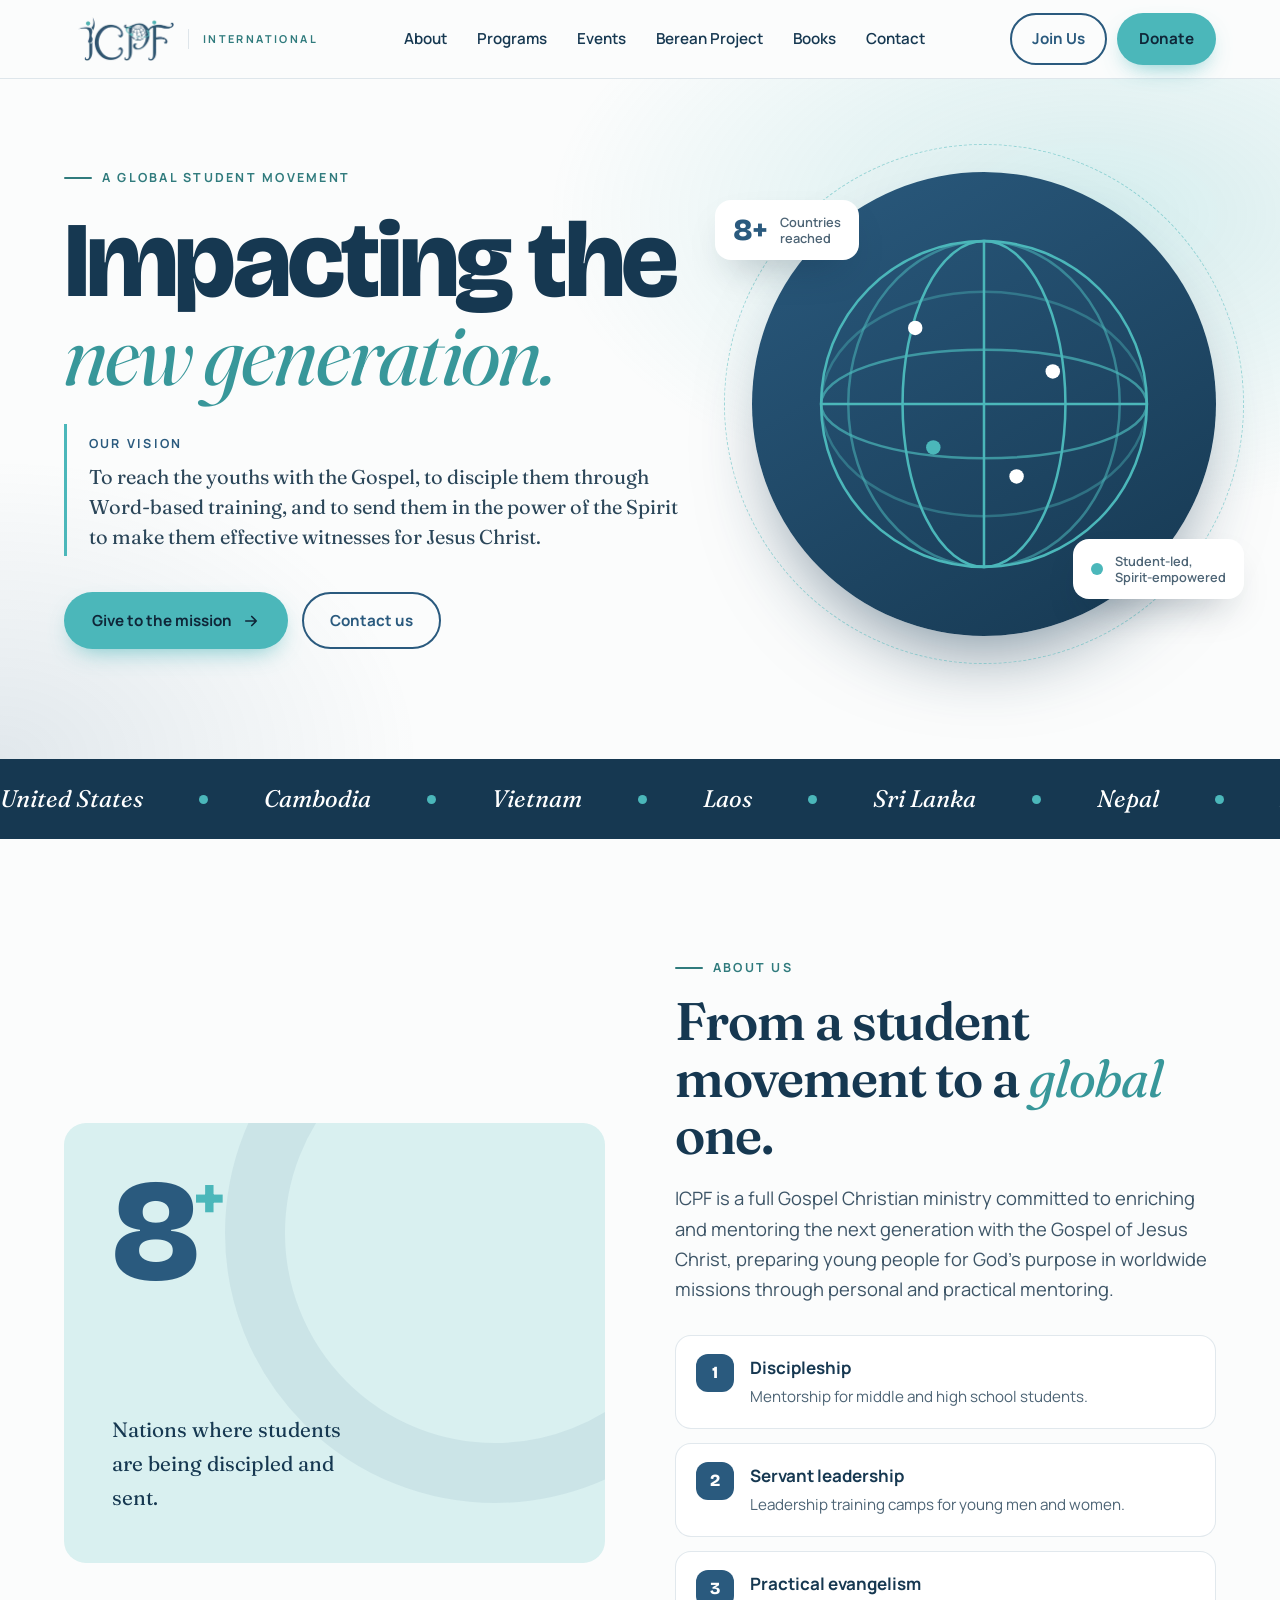
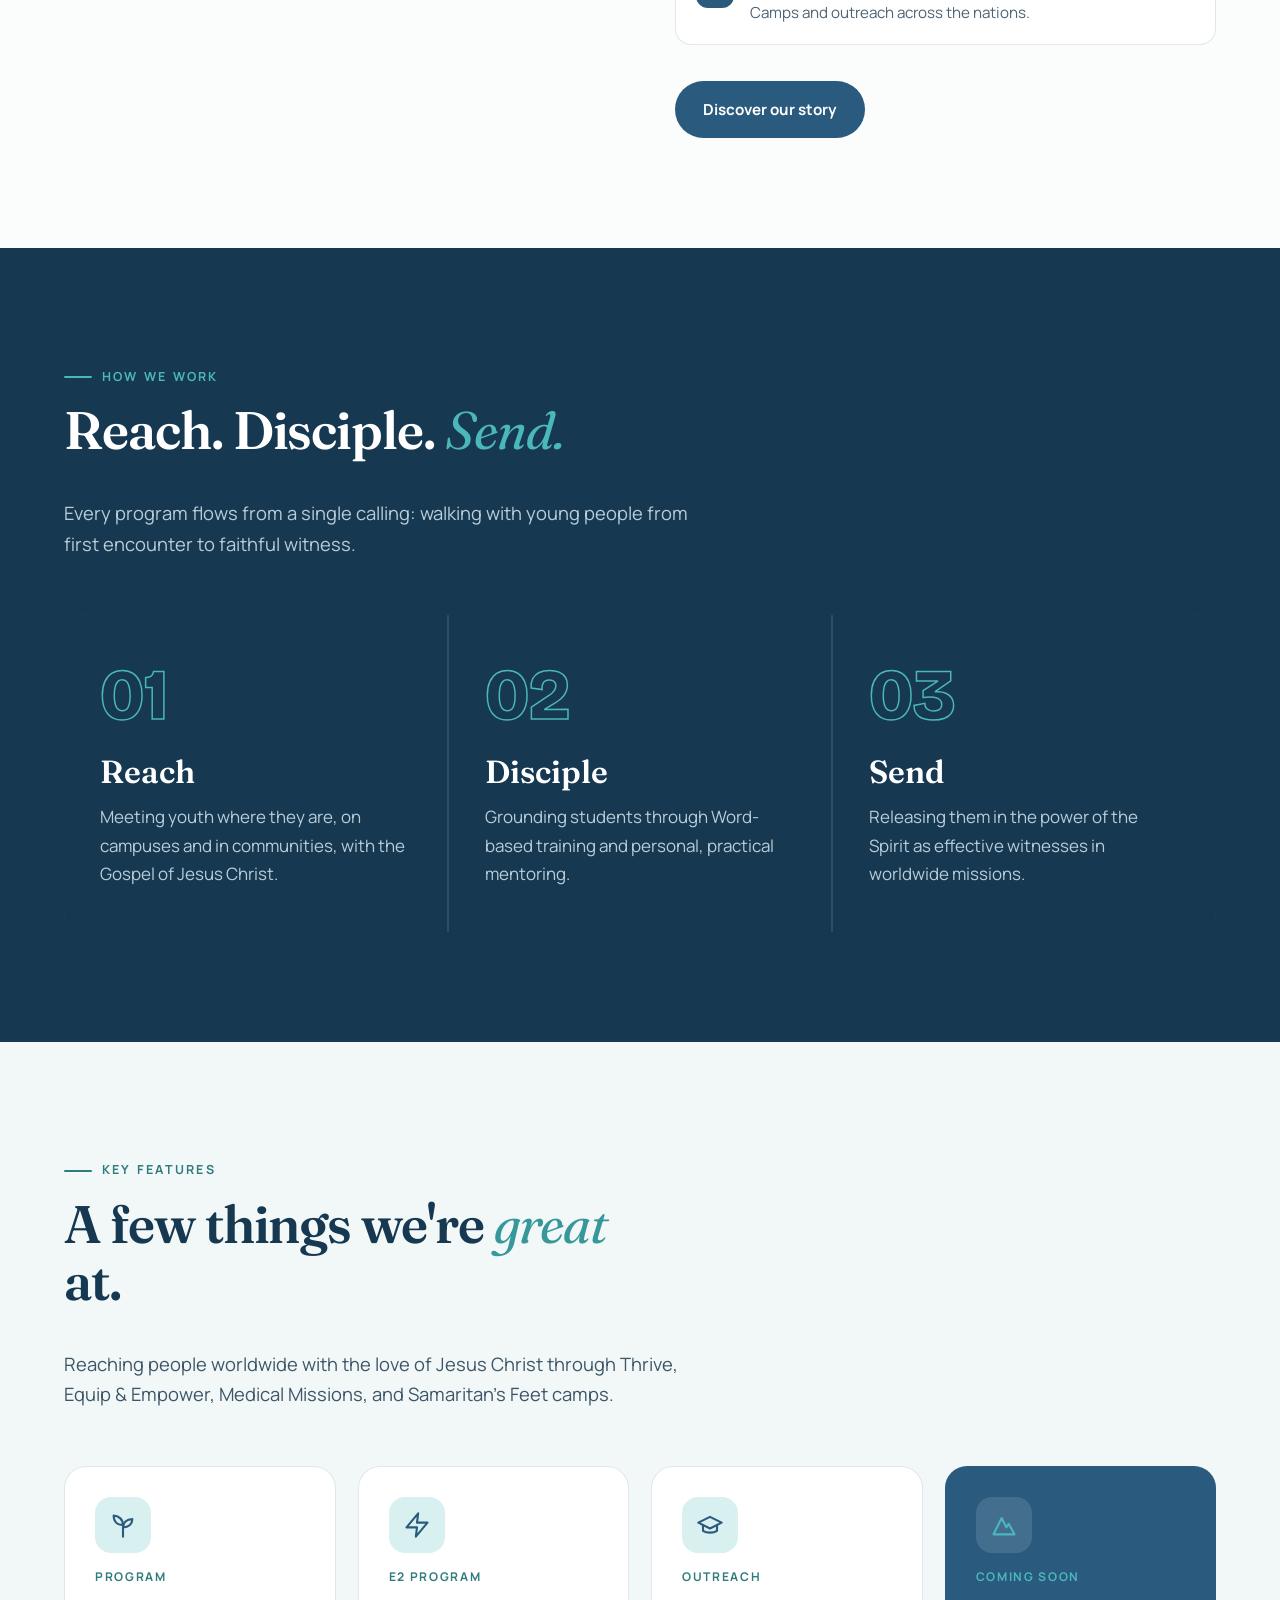
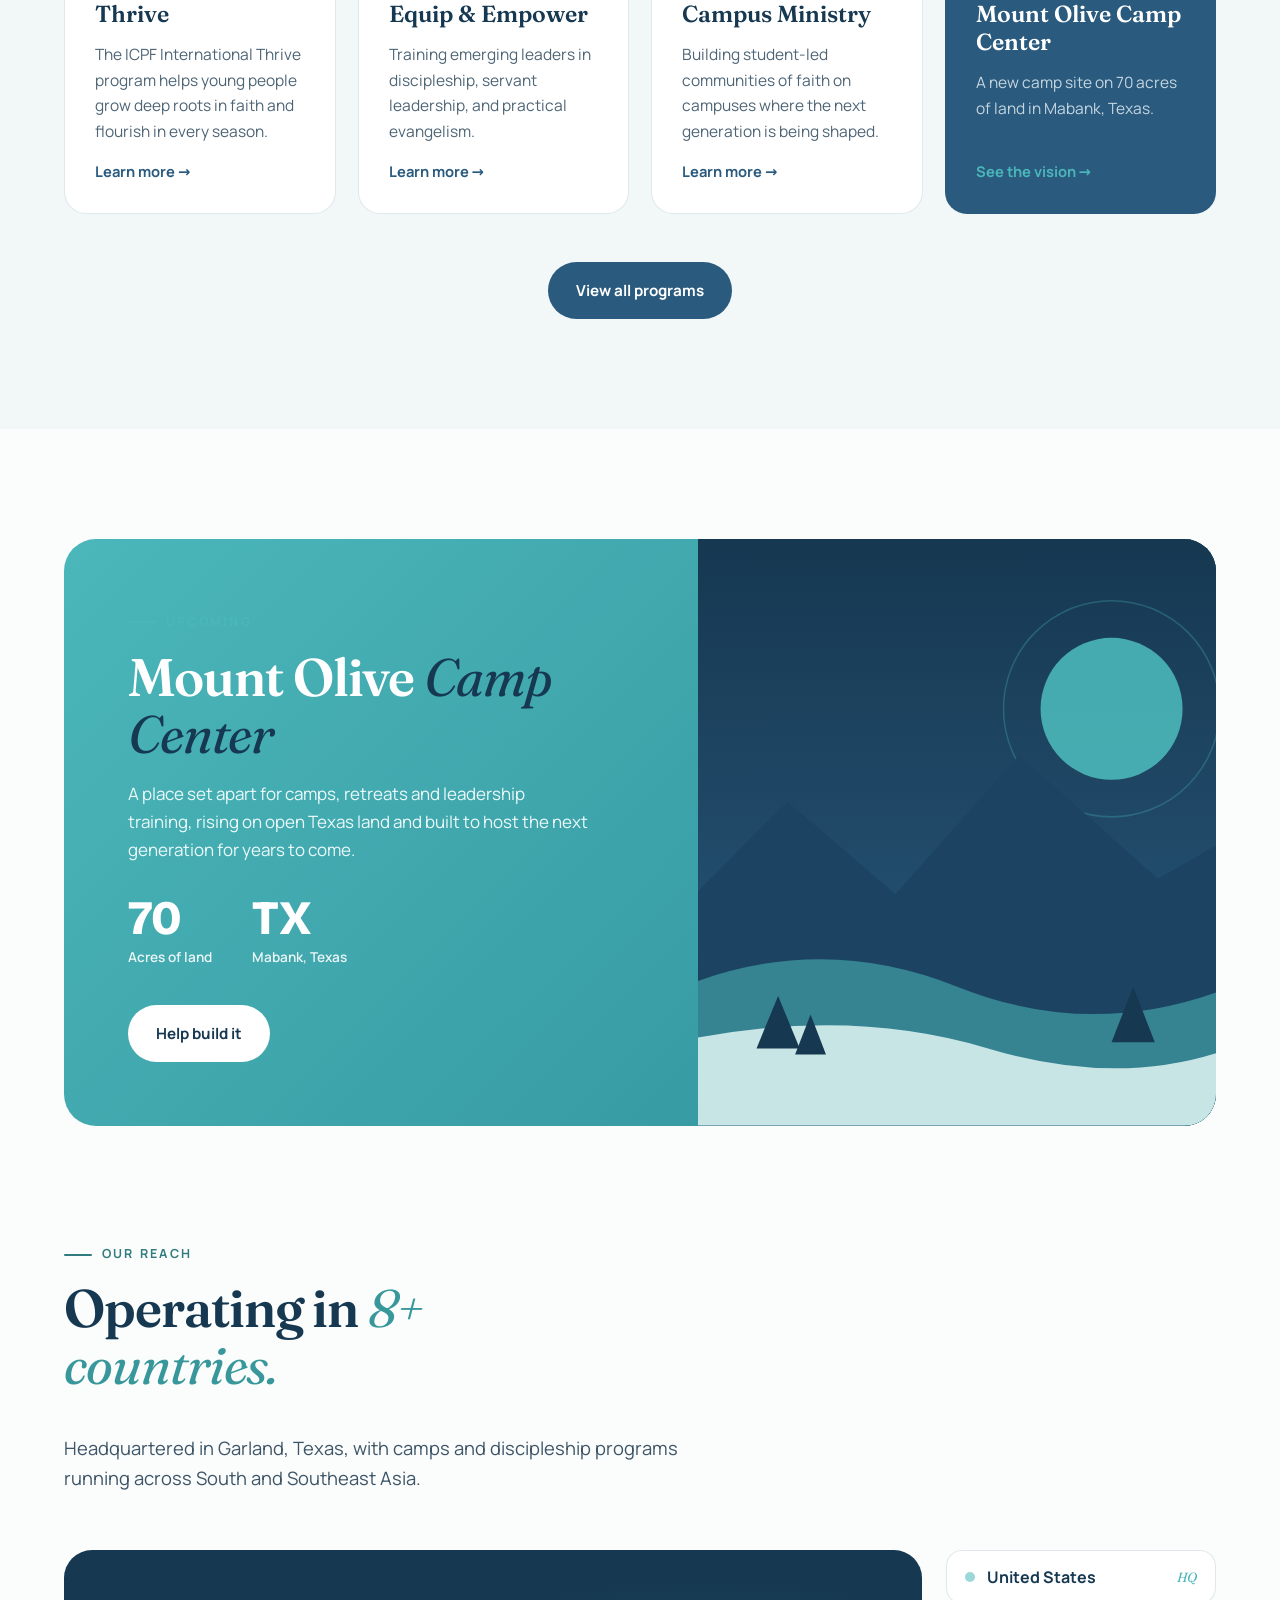
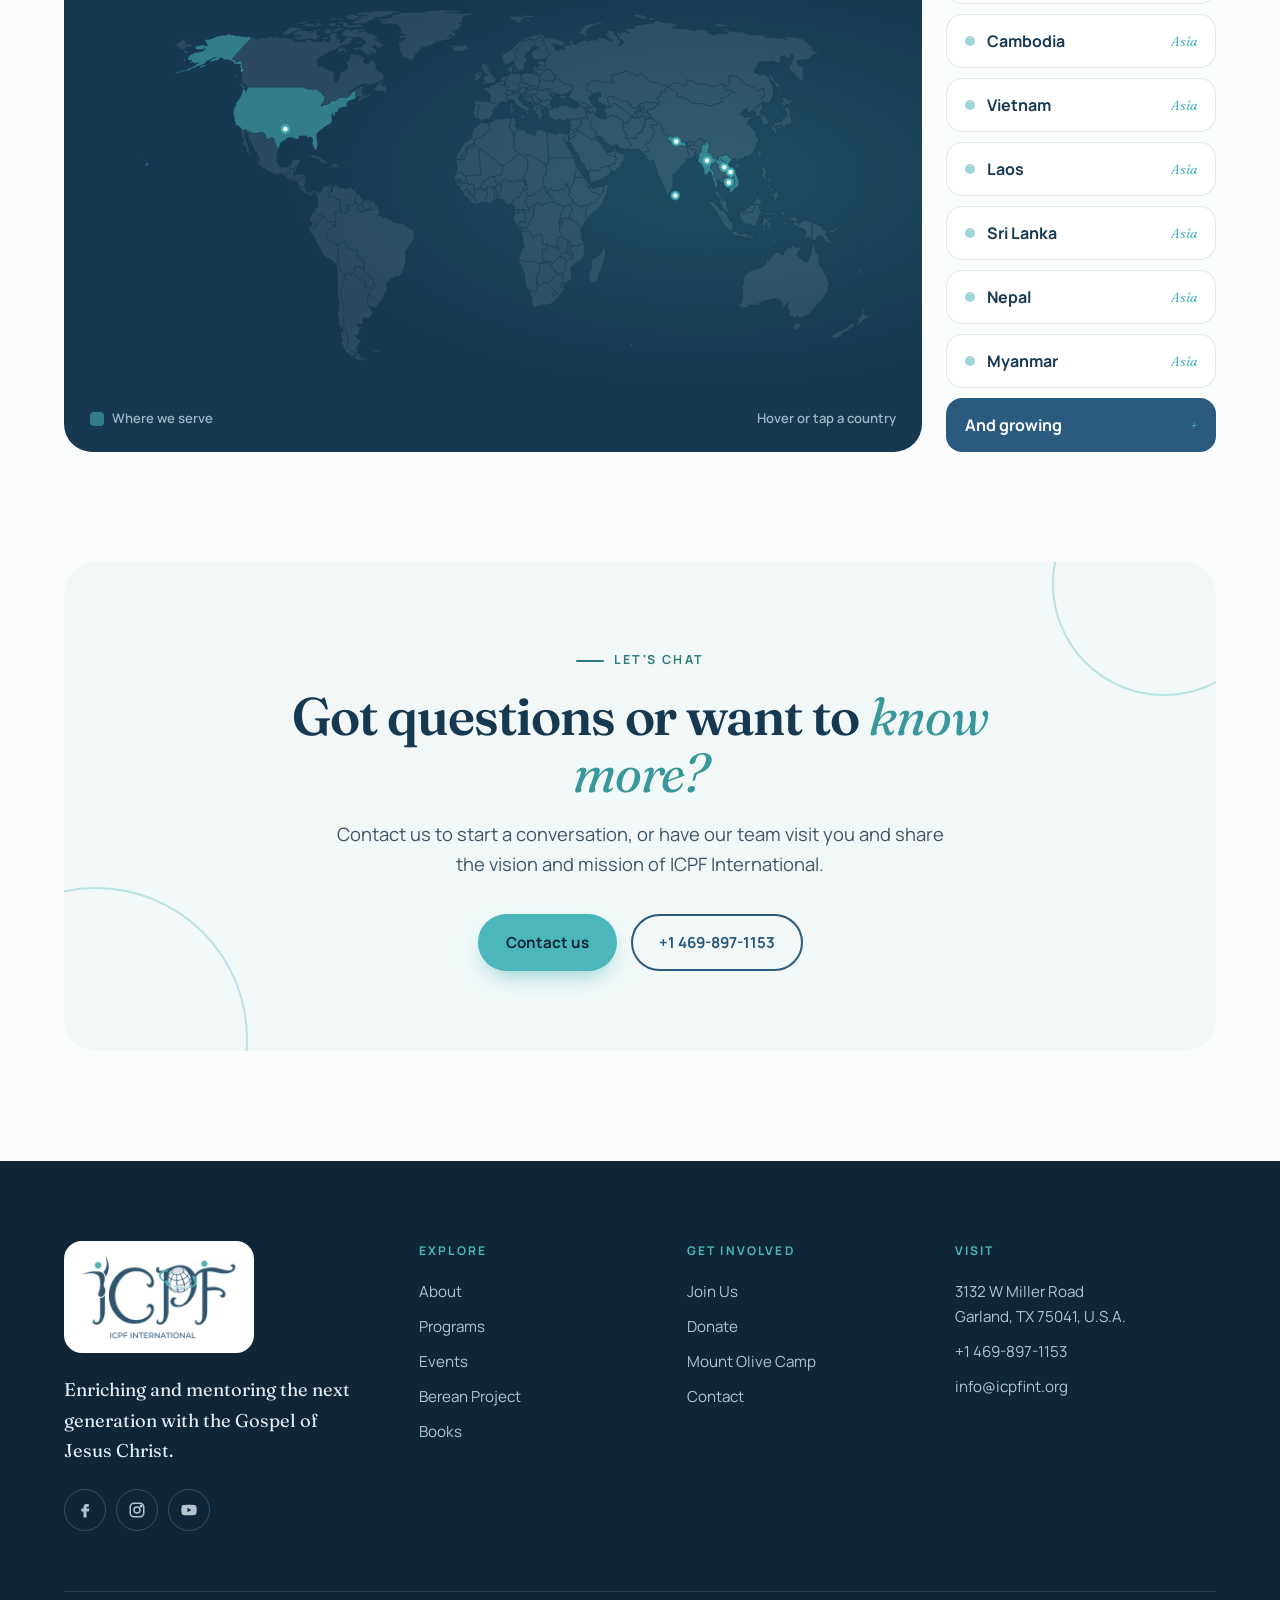
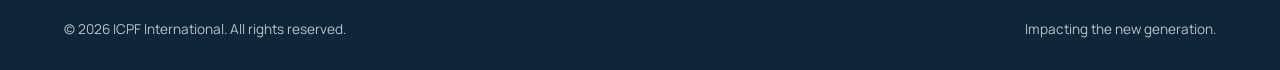
==== index.html @ 48342e15 "New Site" ====
<!DOCTYPE html>
<html lang="en">
<head>
<meta charset="UTF-8">
<meta name="viewport" content="width=device-width, initial-scale=1">
<title>ICPF International | Impacting the New Generation</title>
<meta name="description" content="ICPF International reaches youth with the Gospel, disciples them through Word-based training, and sends them as witnesses for Jesus Christ in 8+ countries.">
<link rel="canonical" href="https://icpfint.org/">
<meta property="og:type" content="website">
<meta property="og:site_name" content="ICPF International">
<meta property="og:locale" content="en_US">
<meta property="og:url" content="https://icpfint.org/">
<meta property="og:title" content="ICPF International | Impacting the New Generation">
<meta property="og:description" content="ICPF International reaches youth with the Gospel, disciples them through Word-based training, and sends them as witnesses for Jesus Christ in 8+ countries.">
<meta property="og:image" content="https://icpfint.org/assets/images/share/index.jpg">
<meta property="og:image:secure_url" content="https://icpfint.org/assets/images/share/index.jpg">
<meta property="og:image:type" content="image/jpeg">
<meta property="og:image:width" content="1200">
<meta property="og:image:height" content="630">
<meta property="og:image:alt" content="ICPF International | Impacting the New Generation">
<meta name="twitter:card" content="summary_large_image">
<meta name="twitter:title" content="ICPF International | Impacting the New Generation">
<meta name="twitter:description" content="ICPF International reaches youth with the Gospel, disciples them through Word-based training, and sends them as witnesses for Jesus Christ in 8+ countries.">
<meta name="twitter:image" content="https://icpfint.org/assets/images/share/index.jpg">
<meta name="twitter:image:alt" content="ICPF International | Impacting the New Generation">
<meta name="theme-color" content="#163851">
<link rel="icon" type="image/png" href="assets/images/favicon-192.png">
<link rel="apple-touch-icon" href="assets/images/favicon-192.png">
<script>document.documentElement.classList.add('js')</script>
<link rel="preload" href="assets/fonts/manrope-variable.woff2" as="font" type="font/woff2" crossorigin>
<link rel="preload" href="assets/fonts/fraunces-variable.woff2" as="font" type="font/woff2" crossorigin>
<link rel="preload" href="assets/fonts/bricolage-grotesque-variable.woff2" as="font" type="font/woff2" crossorigin>
<link rel="stylesheet" href="assets/css/styles.css">
</head>
<body>
<header>
  <div class="wrap nav">
    <a href="./" class="brand" aria-label="ICPF International home">
      <picture><source srcset="assets/images/logo-mark.webp" type="image/webp"><img src="assets/images/logo-mark.png" alt="ICPF" width="97" height="44"></picture>
      <span class="brand-sub">INTERNATIONAL</span>
    </a>
    <ul class="menu"><li><a href="about">About</a></li><li><a href="programs">Programs</a></li><li><a href="events">Events</a></li><li><a href="berean-project">Berean Project</a></li><li><a href="books">Books</a></li><li><a href="contact">Contact</a></li></ul>
    <div class="nav-cta">
      <a href="join-us" class="btn btn-ghost" style="color:var(--navy)">Join Us</a>
      <a href="donate" class="btn btn-primary">Donate</a>
      <button class="burger" aria-label="Open menu" aria-expanded="false" id="burger">
        <svg viewBox="0 0 24 24" fill="none" stroke="currentColor" stroke-width="2" stroke-linecap="round"><path d="M4 7h16M4 12h16M4 17h10"/></svg>
      </button>
    </div>
  </div>
  <nav class="mobile" id="mobile"><ul><li><a href="about">About</a></li><li><a href="programs">Programs</a></li><li><a href="events">Events</a></li><li><a href="berean-project">Berean Project</a></li><li><a href="books">Books</a></li><li><a href="contact">Contact</a></li><li><a href="join-us">Join Us</a></li><li><a href="donate">Donate</a></li></ul></nav>
</header>
<main id="top">

  <!-- HERO -->
  <section class="hero">
    <div class="wrap hero-grid">
      <div class="reveal">
        <span class="eyebrow">A global student movement</span>
        <h1>Impacting the <em>new generation.</em></h1>
        <div class="vision">
          <b>Our Vision</b>
          <p>To reach the youths with the Gospel, to disciple them through Word-based training, and to send them in the power of the Spirit to make them effective witnesses for Jesus Christ.</p>
        </div>
        <div class="hero-actions">
          <a href="donate" class="btn btn-primary">Give to the mission
            <svg viewBox="0 0 24 24" fill="none" stroke="currentColor" stroke-width="2.2" stroke-linecap="round" stroke-linejoin="round"><path d="M5 12h14M13 6l6 6-6 6"/></svg></a>
          <a href="contact" class="btn btn-ghost" style="color:var(--navy)">Contact us</a>
        </div>
      </div>
      <div class="reveal" style="position:relative">
        <div class="globe-card">
          <div class="orbit"></div>
          <svg class="globe" viewBox="0 0 200 200" fill="none" stroke="#4BB7BA" stroke-width="1.4">
            <circle cx="100" cy="100" r="90"/>
            <ellipse cx="100" cy="100" rx="45" ry="90"/>
            <ellipse cx="100" cy="100" rx="75" ry="90" opacity=".55"/>
            <line x1="100" y1="10" x2="100" y2="190"/>
            <ellipse cx="100" cy="100" rx="90" ry="30" opacity=".7"/>
            <ellipse cx="100" cy="100" rx="90" ry="62" opacity=".4"/>
            <line x1="10" y1="100" x2="190" y2="100"/>
            <circle cx="62" cy="58" r="4" fill="#fff" stroke="none"/>
            <circle cx="138" cy="82" r="4" fill="#fff" stroke="none"/>
            <circle cx="118" cy="140" r="4" fill="#fff" stroke="none"/>
            <circle cx="72" cy="124" r="4" fill="#4BB7BA" stroke="none"/>
          </svg>
        </div>
        <div class="chip c1"><span class="num">8+</span><span class="lbl">Countries<br>reached</span></div>
        <div class="chip c2"><span class="dot"></span><span class="lbl">Student-led,<br>Spirit-empowered</span></div>
      </div>
    </div>
  </section>

  <!-- MARQUEE -->
  <div class="marquee" aria-hidden="true">
    <div class="track">
      <span>United States</span><span>Cambodia</span><span>Vietnam</span><span>Laos</span><span>Sri Lanka</span><span>Nepal</span><span>Myanmar</span>
      <span>United States</span><span>Cambodia</span><span>Vietnam</span><span>Laos</span><span>Sri Lanka</span><span>Nepal</span><span>Myanmar</span>
    </div>
  </div>

  <!-- ABOUT -->
  <section id="about">
    <div class="wrap about-grid">
      <div class="about-visual reveal">
        <div class="big">8<sup>+</sup></div>
        <p>Nations where students are being discipled and sent.</p>
      </div>
      <div class="reveal">
        <span class="eyebrow">About us</span>
        <h2 style="margin:14px 0 20px">From a student movement to a <em>global</em> one.</h2>
        <p class="lead">ICPF is a full Gospel Christian ministry committed to enriching and mentoring the next generation with the Gospel of Jesus Christ, preparing young people for God's purpose in worldwide missions through personal and practical mentoring.</p>
        <div class="pillars">
          <div class="pillar"><i>1</i><div><b>Discipleship</b><span>Mentorship for middle and high school students.</span></div></div>
          <div class="pillar"><i>2</i><div><b>Servant leadership</b><span>Leadership training camps for young men and women.</span></div></div>
          <div class="pillar"><i>3</i><div><b>Practical evangelism</b><span>Camps and outreach across the nations.</span></div></div>
        </div>
        <a href="about" class="btn btn-dark">Discover our story</a>
      </div>
    </div>
  </section>

  <!-- PATH -->
  <section class="path">
    <div class="wrap">
      <div class="head reveal">
        <div>
          <span class="eyebrow">How we work</span>
          <h2>Reach. Disciple. <em>Send.</em></h2>
        </div>
        <p class="lead">Every program flows from a single calling: walking with young people from first encounter to faithful witness.</p>
      </div>
      <div class="steps reveal">
        <div class="step"><div class="n">01</div><h3>Reach</h3><p>Meeting youth where they are, on campuses and in communities, with the Gospel of Jesus Christ.</p></div>
        <div class="step"><div class="n">02</div><h3>Disciple</h3><p>Grounding students through Word-based training and personal, practical mentoring.</p></div>
        <div class="step"><div class="n">03</div><h3>Send</h3><p>Releasing them in the power of the Spirit as effective witnesses in worldwide missions.</p></div>
      </div>
    </div>
  </section>

  <!-- PROGRAMS -->
  <section class="programs" id="programs">
    <div class="wrap">
      <div class="head reveal">
        <div>
          <span class="eyebrow">Key features</span>
          <h2>A few things we're <em>great</em> at.</h2>
        </div>
        <p class="lead">Reaching people worldwide with the love of Jesus Christ through Thrive, Equip &amp; Empower, Medical Missions, and Samaritan's Feet camps.</p>
      </div>
      <div class="cards">
        <article class="card reveal">
          <div class="icon"><svg viewBox="0 0 24 24" fill="none" stroke="currentColor" stroke-width="1.8" stroke-linecap="round" stroke-linejoin="round"><path d="M12 22V12"/><path d="M12 12C12 7 8 4 4 4c0 5 3 8 8 8z"/><path d="M12 14c0-4 3-7 8-7 0 4-3 7-8 7z"/></svg></div>
          <span class="tag">Program</span>
          <h3>Thrive</h3>
          <p>The ICPF International Thrive program helps young people grow deep roots in faith and flourish in every season.</p>
          <a href="programs#thrive" class="more">Learn more &rarr;</a>
        </article>
        <article class="card reveal">
          <div class="icon"><svg viewBox="0 0 24 24" fill="none" stroke="currentColor" stroke-width="1.8" stroke-linecap="round" stroke-linejoin="round"><path d="M13 2 3 14h9l-1 8 10-12h-9l1-8z"/></svg></div>
          <span class="tag">E2 Program</span>
          <h3>Equip &amp; Empower</h3>
          <p>Training emerging leaders in discipleship, servant leadership, and practical evangelism.</p>
          <a href="programs#equip-empower" class="more">Learn more &rarr;</a>
        </article>
        <article class="card reveal">
          <div class="icon"><svg viewBox="0 0 24 24" fill="none" stroke="currentColor" stroke-width="1.8" stroke-linecap="round" stroke-linejoin="round"><path d="M22 10 12 5 2 10l10 5 10-5z"/><path d="M6 12v5c3 2 9 2 12 0v-5"/></svg></div>
          <span class="tag">Outreach</span>
          <h3>Campus Ministry</h3>
          <p>Building student-led communities of faith on campuses where the next generation is being shaped.</p>
          <a href="programs#campus-ministry" class="more">Learn more &rarr;</a>
        </article>
        <article class="card feature reveal">
          <div class="icon"><svg viewBox="0 0 24 24" fill="none" stroke="currentColor" stroke-width="1.8" stroke-linecap="round" stroke-linejoin="round"><path d="m3 20 7-14 4 8 2-3 5 9H3z"/></svg></div>
          <span class="tag">Coming soon</span>
          <h3>Mount Olive Camp Center</h3>
          <p>A new camp site on 70 acres of land in Mabank, Texas.</p>
          <a href="programs#mount-olive" class="more">See the vision &rarr;</a>
        </article>
      </div>
      <div style="text-align:center;margin-top:48px" class="reveal"><a href="programs" class="btn btn-dark">View all programs</a></div>
    </div>
  </section>

  <!-- CAMP -->
  <section id="camp">
    <div class="wrap">
      <div class="camp-box reveal">
        <div class="camp-text">
          <span class="eyebrow">Upcoming</span>
          <h2>Mount Olive <em>Camp Center</em></h2>
          <p>A place set apart for camps, retreats and leadership training, rising on open Texas land and built to host the next generation for years to come.</p>
          <div class="camp-facts">
            <div><b>70</b><span>Acres of land</span></div>
            <div><b>TX</b><span>Mabank, Texas</span></div>
          </div>
          <a href="donate" class="btn" style="background:#fff;color:var(--navy-deep)">Help build it</a>
        </div>
        <div class="camp-art" aria-hidden="true">
          <svg viewBox="0 0 400 380" preserveAspectRatio="xMidYMid slice">
            <defs><linearGradient id="sky" x1="0" y1="0" x2="0" y2="1"><stop offset="0" stop-color="#163851"/><stop offset="1" stop-color="#2A5A7E"/></linearGradient></defs>
            <rect width="400" height="380" fill="url(#sky)"/>
            <circle cx="300" cy="110" r="46" fill="#4BB7BA" opacity=".9"/>
            <circle cx="300" cy="110" r="70" fill="none" stroke="#4BB7BA" opacity=".3"/>
            <path d="M0 260 L90 170 L160 230 L240 140 L330 220 L400 180 V380 H0z" fill="#1c4462"/>
            <path d="M0 300 Q100 250 200 290 T400 280 V380 H0z" fill="#4BB7BA" opacity=".55"/>
            <path d="M0 330 Q120 300 220 330 T400 320 V380 H0z" fill="#D9F0F0" opacity=".9"/>
            <g fill="#163851"><path d="M70 330 l14-34 14 34z"/><path d="M95 334 l10-26 10 26z"/><path d="M300 326 l14-36 14 36z"/></g>
          </svg>
        </div>
      </div>
    </div>
  </section>

  <!-- REACH -->
  <section style="padding-top:0">
    <div class="wrap">
      <div class="head reveal">
        <div>
          <span class="eyebrow">Our reach</span>
          <h2>Operating in <em>8+ countries.</em></h2>
        </div>
        <p class="lead">Headquartered in Garland, Texas, with camps and discipleship programs running across South and Southeast Asia.</p>
      </div>
      <div class="map-wrap reveal">
        <div class="map-card" id="map-card"><svg class="world" viewBox="0 0 1000 500" role="img" aria-label="World map highlighting the countries where ICPF International operates"><path class="c" d="M993.7,344.5L994.5,344L995.2,344.9L994.3,346.6L992.5,347.1L991,346.7L991.1,345.2L992.5,344.1ZM999.6,341.4L997.7,342.2L995.7,342.9L995.7,341.7L997.2,341L998.1,340.9L1000,339.8L1000,339.8L999.6,341.4ZM0,339.8L0,339.8L0,339.8L0.5,339.7L0.6,341.3L0.4,341.4L0.4,341.4L0,339.8Z"/><path class="c" d="M595.3,290.6L595.8,291L605.9,297.6L606.1,299.5L610.1,302.7L608.7,306.7L608.9,308.6L610.6,309.8L610.7,310.6L609.9,312.6L610,313.6L609.8,315.1L610.7,317.2L611.8,320.4L612.8,321.1L610.5,323L607.4,324.2L605.7,324.2L604.7,325.2L602.8,325.3L602,325.7L598.7,324.7L596.6,325L595.9,320.6L595,319.1L594.5,318.2L591.7,317.6L590.2,316.6L588.4,316L587.3,315.5L586.1,314.7L584.7,310.6L583.1,308.7L582.6,306.8L582.9,305.2L582.4,302.2L583.6,302L584.6,300.8L585.7,299.1L586.4,298.4L586.4,297.4L585.8,296.7L585.6,295.4L586.5,295L586.6,293L585.5,291.2L586.5,290.8L589.6,290.9Z"/><path class="c" d="M476.5,197.3L476.5,197.5L476.4,198.2L476.3,203.1L467.4,202.9L467.3,211.3L464.7,211.6L464,213.3L464.4,218L453.6,218L453,219.1L453.2,217.7L453.2,217.7L459.4,217.5L459.8,216.3L460.9,214.8L462,210.3L465.9,206.8L467.3,202.6L468.1,202.4L469.1,199.8L471.4,199.5L472.3,199.9L473.6,199.9L474.5,199.2L476.1,199.1L476.1,197.3Z"/><path class="c" d="M195.6,128L195.3,128L192.3,124.9L191.3,123.6L187.6,122.3L188,119.5L189.5,117.6L187.2,116.3L188.4,113.8L187,111.5L188.1,110L190.4,108.5L191.7,106.5L189,104.6L189.1,101.2L189.3,99L188.2,97.7L187.6,96.4L187.6,94.9L184.5,95.9L180.9,97.5L180.4,95.6L179.9,94.3L178.3,93.4L176.1,93.4L190.7,76.8L200.8,66.5L204.1,67.2L206.2,68.5L208.1,68.7L211.1,67.6L214.5,66.7L217.3,67.1L221.7,65.9L225.8,65.2L226.2,66.3L228.3,65.7L230,64.4L231.2,64.7L232.5,67.1L237,65.3L235.5,67.4L238.5,66.9L240,66.1L242.4,66.3L244.7,67.4L248.8,68.4L251.4,68.9L253.6,68.7L255.4,70.1L251.3,71.5L254.7,72.1L260.8,71.8L263,71.3L264,73L267.4,71.5L266.1,70.4L268.2,69.4L270.9,69.3L272.8,69L274.1,69.7L275.1,71.2L277.7,71L280.6,72.2L284.3,71.8L287.4,71.8L288.3,70.1L290.6,69.6L293.3,70.6L291.5,73.2L294.3,71L296,71.1L298.8,68.3L297.7,66.6L296,65.5L298.2,62.5L302.1,60.5L304.5,60.9L305.8,62.1L306.6,65.2L303.9,66.5L307.5,67.1L305.7,69.9L309.9,67.7L311.3,69.5L309.4,71.6L310.4,73.5L313.8,71.4L316.8,69L318.8,66L321.7,66.2L324.6,66.6L326.6,68L326,69.4L323.5,70.9L324.2,72.3L323.2,73.7L317.8,75.7L314.5,76.1L312.8,75.3L311.3,76.7L307.8,79.1L306.5,80.3L302.8,82.3L299.5,82.5L297,83.7L295.8,85.6L293,85.9L288.9,88.3L284.5,91.6L282.3,93.9L280.3,97.4L283.4,97.9L283,100.7L282.9,103L286.5,102.4L290.2,103.7L292,104.9L293,106.3L295.6,107.1L297.5,108.4L301.4,108.6L303.8,108.9L302.3,111.6L301.8,114.7L302.1,118.1L304.6,121.1L306.8,120.1L309.4,116.9L310.1,112L309.1,110.4L313.5,108.9L317.1,106.8L319.2,104.7L319.9,102.6L319.4,100.1L317.6,97.8L321.7,94.7L322,92L323.4,87.4L325.3,86.8L328.8,87.6L331,87.8L333.2,87.1L334.9,88.1L336.9,89.8L337.1,90.9L341.1,91.1L340,93.6L339.2,97.4L341.2,97.8L342.2,99.6L346.2,97.9L349.6,94.6L351.7,93.3L352.5,95.9L354.1,99.7L355.5,103.4L353.9,105.3L356.5,107L358,108.7L361.6,109.5L362.8,110.5L363,113.1L364.8,113.5L365.4,114.7L364.6,118.2L362.5,119.3L360.5,120.4L356.1,121.5L352.3,124.1L348,124.6L342.9,124L339.3,124L336.7,124.2L333.9,126.4L330.3,127.8L325.4,132L321.6,135L323.9,134.4L329.2,130.3L335.2,127.6L339,127.3L340.7,128.9L337.8,131L337.6,134.4L337.8,136.8L340.6,138.4L344.9,138L348.4,134.4L347.9,136.7L349.3,137.8L345.6,139.9L339.5,141.9L336.7,143.2L333.2,145.5L331.4,145.2L332,142.5L337.1,139.9L333,140L330.1,140.4L328.9,138.5L330.2,134.2L329.3,133.3L327.5,133.8L326.9,133L324.3,135.4L322.8,137.9L321.5,139.3L320.3,139.8L319.4,140L318.9,140.8L314.2,140.8L310.4,140.8L309.1,141.4L305.7,143.7L305.3,143.9L304.1,145.2L301.8,145.2L299.2,145.2L297.9,145.7L298.2,146.4L298.1,147.3L297.9,147.7L294.1,149.3L291.3,149.8L287.8,151.5L287.1,151.5L286.4,151L286.3,150.5L286.4,150.2L287.4,149.1L289.1,147.3L290.5,145.4L290.9,142.6L291.3,139.7L289.2,138.2L289.7,137.6L289.5,137.2L288.8,137.2L288.4,136.7L288.6,136L288,136.3L287.3,136.2L287.6,135.9L287.1,135.6L287.2,134.7L285.6,133.7L284,132.6L282,131.4L280.1,130.3L277.5,131.2L276.7,131.2L274,130.4L271.8,130.8L269.8,129.8L267.5,129.3L265.8,129.1L265.3,128.6L265.6,126.8L264.7,126.8L264.2,128L259.1,128L250.6,128L242.2,128L234.7,128L227.3,128L220,128L212.4,128L210,128L202.6,128ZM310.3,87L312.7,85.7L315.7,85.7L315.4,86.3L311.9,87.9L310.4,87.8ZM335.6,58.1L334.2,56.7L334.9,55.8L336,55.6L340.5,55.9L343.2,57.4L342.9,58.1L340.8,58L338.6,58L336.1,58.3ZM318.1,88.1L319.4,87.2L320.3,87.3L320.5,87.9L318.9,89.4L318,89.2L317.8,88.3ZM311.3,52.5L309.5,53.5L306.7,53.3L304.8,52.6L306.8,51.4L310.2,50.7L311.2,51.6ZM316.1,46.1L315.1,46.1L311.6,46L311.7,45.3L315.6,45.3L316.5,45.8ZM313.1,43L314.7,43.9L313.3,44.7L310,45.2L308.9,44.7L309,43.8L309.8,42.8L312.2,42.9ZM321.2,54L318.2,53.7L313.4,52.8L313.8,51.4L314.6,50.1L313.5,49L309.6,48.7L308,48L309.6,46.9L313.5,47.1L315,47.9L318.9,47.9L320,48.7L318.8,49.7L320.6,50.2L321.5,50.8L324.1,50.9L326.8,51.2L330.4,50.6L334.6,50.4L337.8,50.6L339.3,51.5L339,52.6L337.3,53.3L333.9,53.8L331.5,53.5L325.4,53.9ZM283.5,44.5L285.9,44.9L284.5,45.6L280.1,46.3L278,45.5L280.4,44.8ZM285.8,42.9L287.8,43.4L284.9,43.9L281.7,43.9L282.1,43.6L284.9,42.8ZM364.1,120.8L362.3,122.7L359.9,125.5L361.8,124.4L363.3,125.1L362.1,126.2L364.1,127.1L365.5,126.3L367.7,127.3L366.3,129.6L368.2,129L368.1,130.7L368.5,132.7L366.8,135.5L365.6,135.6L364.1,135L365.2,132.4L364.6,132L361.1,134.8L359.6,134.7L361.7,133.2L359.5,132.4L356.8,132.6L352,132.5L351.8,131.5L353.7,130.4L352.8,129.6L355.4,127.7L359.3,122.6L361.3,120.9L363.7,119.8L364.8,119.9ZM314.6,79.4L316.5,80.4L318.6,81.3L318.1,82.6L319.8,82.4L320.9,83.4L318.5,84.3L315.3,83.6L314.8,82.3L311.7,83.8L307.7,85.3L307.9,83.6L304.7,83.9L307.4,82.5L309,80.2L311.2,77.6L312.7,77.8L312.4,79.1L313.7,78.6ZM337,59.3L339.6,58.3L343.3,59.6L345.5,60.9L345.1,62.1L349.3,61.5L350.6,63.2L355.1,64.3L356.4,65.4L357.2,67.9L352.6,69.2L356.9,71L360,71.7L362,74.2L365.3,74.4L363.8,76.4L358.6,79.7L356.4,78.5L354.1,75.8L351.2,76.1L350.1,77.7L351.7,79.4L354.2,80.7L354.8,81.5L355,84.3L353.4,86.4L350.9,85.6L346.2,83.3L348.4,85.8L350,87.6L349.9,88.6L344.3,87.4L340.2,85.7L338.1,84.3L339.2,83.5L336.6,82L334,80.6L333.6,81.4L327,81.9L325.6,80.9L328.1,78.8L332.3,78.8L337,78.4L336.8,77.4L338.2,76L342.4,73.2L342.4,72L342.1,71L339.5,69.7L335.6,68.7L337.4,68L336.1,66.3L334.3,66.2L333.1,65.2L331.5,66.1L327.5,66.4L320.1,65.8L316.2,65L313,64.6L311.9,63.6L314.9,62.4L311.9,62.4L313.1,59.7L316.3,57.3L319.2,56.2L324.9,55.5L322.3,57.2L322.8,58.9L326.1,56.7L332,55.6L333.8,58.4L332.4,60.1ZM307.9,54.6L312,54.7L315.5,55.4L310.7,57.7L307.9,58.2L304.3,60.2L302,60.1L302.4,57.8L303.4,56.5L305.3,55.4ZM255.4,49.6L260.8,47.7L266.5,46.1L269.5,46.1L272.6,45.7L270.3,47.6L267.9,48.5L265.9,48.6L261.1,49.7L257.5,50.1ZM181.2,112.3L183.7,112.1L180.6,115.6L181.1,118.1L180.1,118.1L179.6,116.6L179.7,115.2L179.1,114.2L179.6,112.9L180.4,111.9ZM297.6,41.8L301,42.1L305.4,43L305.7,44.1L305.5,45.1L302.6,44.8L300.2,44L295.9,44L298.5,43.2L296.8,42.7ZM193.1,129.6L191.6,130L188.3,128.6L188.2,127.5L186.6,126.4L186.7,125.5L184.5,124.9L184.6,123.2L185.2,122.5L187.4,123.2L188.6,123.6L190.7,124L190.9,125.1L191.3,126.5L193,127.8ZM253.7,53.8L256.1,54.4L261.1,54.5L262.4,55.3L263.6,56.4L260.4,57L253.6,58.9L249.4,60.8L248.3,61.9L241.7,63.2L241.6,62.1L238.1,60.6L240.1,59.5L243.4,57.6L246.8,55.8L246.4,54.2ZM284.7,50.2L286.9,49.8L288.8,49.9L288.1,51.2L285.8,52.4L278.6,52.8L272.5,53.9L269.3,54L269.9,53.1L275.1,52L265.7,52.3L263.4,51.8L268.6,49.3L271.1,48.6L275.9,49.5L278,51L281.3,51.2L280.7,48.8L283.4,47.9L285.2,48.1L284.7,49.3ZM281.1,57.4L282.5,58.5L281.8,61.1L280.9,63L283.4,64.3L286.3,65.6L285.2,66.8L281.6,67.1L282.2,68.1L280.7,69.1L277.1,68.7L274,68L271.4,68.1L266.7,69.1L260.9,69.5L256.9,69.7L256.8,68.4L254.5,67.7L252.4,68L251.5,65.8L253.2,65.5L256.8,65.1L259.7,65.2L262.9,64.7L259.3,64.1L254.6,64.3L251.7,64.2L251.4,63.2L257.2,62.1L254,62.2L251,61.5L254.5,59.5L256.9,58.4L263.8,56.8L265.5,57.3L263.4,58.5L268.6,57.7L270.4,59.1L273.8,57.7L275,58.6L274.5,61.2L276.5,60.1L277.3,57.4L279.4,57ZM292.8,58.4L291.9,56.7L295.3,55.4L297.3,56L301.3,55.6L301.2,56.4L298.3,57.6L300.6,58.8L298.5,61.2L294.3,62.2L292.4,62L291.8,61L288.2,58.9L288.9,58.1ZM282.1,56L284.9,55.9L286,56.5L282.8,58.3L281.1,56.4ZM305.2,48L305.7,49.2L304.7,50.5L302.2,52.4L298.7,52.7L296.8,52.3L298.1,50.8L294.7,51L296.3,49L298.3,49.1L302.1,48.2L304.7,48.4ZM318.9,38.8L320.9,38.1L323,38L322.8,37.4L327.2,37.3L328.4,38.5L331.1,39L333.7,39.4L333.8,40.9L335.4,41.7L332.2,42.4L327.1,44.2L323.5,44.4L319.7,44L318.5,43.1L319.4,42.2L321.5,41.6L318,41.6L316.6,40.8L316.5,39.8ZM330.3,36L333.6,35.6L335.8,35.5L339.8,35.2L343.4,34.4L345.6,34.5L346.9,35.1L349.6,34L352.3,33.7L355.9,33.4L361.5,33.4L362.2,33.6L367.9,33.2L371.6,33.4L375.5,33.5L380.2,33.6L383.8,33.9L386.7,34.4L386.1,35L380.9,35.9L376,36.3L374,36.8L378,36.8L372.5,38.1L369,38.8L364.3,40.6L360.1,41L358.5,41.5L352.5,41.7L354.9,42L353.3,42.4L354,43.6L351.5,44.4L348,45.1L346.4,46.1L343.1,46.8L343,47.4L346.4,47.3L346,47.9L339.7,49.4L335,48.7L328.9,49.1L326.2,48.8L322.5,48.7L323.2,47.5L327.3,46.9L327.8,45.1L329.1,45L333.5,46L332.1,44.4L329.3,44L331.7,43.1L335.6,42.5L336.8,41.7L334.9,40.8L335.2,39.6L340.3,39.7L341.6,39.9L345.3,39.1L341.3,38.8L334.6,39L332,38.2L331.4,37.3L329.9,36.7ZM337.1,72.8L335.2,73.6L332.7,73.7L332.9,72.4L334.7,70.8L336.8,70.4L338.1,71.2L337.5,72.4ZM295.3,67.1L295.9,68.2L293.9,69.1L291.6,68.3L289.6,68.6L287.6,67.3L290.1,66.5L292.4,65.3L294.1,66.1L295,66.6ZM340.9,125.3L341.9,125L344.9,125.8L347,127.1L346.9,127.7L345.7,127.8L342.8,126.8ZM339.6,134.3L340.1,135.8L341.8,136.3L344.1,136.2L342.5,137.5L341.6,137.7L338.7,136.3L338.4,135.3Z"/><path class="c" d="M716.2,127.4L715.1,129.5L713.2,129.8L714.3,133L713.4,134.4L708.1,133.3L708.3,139.1L707.2,139.8L702.6,141.1L706.7,146.6L705.2,147.5L705.9,149.3L704.2,148.9L702.6,147.7L698.7,147.4L694.4,147.3L693.6,147.6L689.6,146.3L688.3,146.9L688.4,148.8L683.9,147.7L682.3,148.2L682.2,149.6L680.8,150.2L678,152.5L677.5,154.8L676.5,154.8L675.4,153.3L672.1,153.2L670.9,150.5L669.7,150.5L669.1,147.2L665.4,144.9L661.1,145.1L658.2,145.6L655.1,142.7L652.7,141.5L648.3,139.2L647.7,138.9L641.6,140.8L644.3,152.7L643,152.9L640.7,150.3L638.8,149.4L636,150.1L635.1,151.2L634.8,150.4L635.1,149L634.4,147.9L631.2,146.8L629.5,143.9L627.9,143.1L627.7,142L630.2,142.4L629.8,140L631.8,139.5L634.2,140L633.9,136.8L633,134.9L630.5,135L628.2,134.2L625.7,135.6L623.4,136.3L622.1,135.8L622,134.2L619.9,132L618.1,132.1L615.5,130L616.5,127.6L615.6,126.9L616.8,123.5L619.8,125.3L619.5,123L623.8,119.6L627.6,119.5L633.5,121.7L636.7,122.9L639,121.6L642.9,121.6L646.5,123.2L646.9,122.2L650.4,122.4L650.6,120.9L646,118.8L647.9,117.2L647.2,116.4L649.2,115.6L646.8,113.5L647.6,112.4L656.2,111.3L657.1,110.6L662.7,109.4L664.4,108.2L668.9,108.8L670.9,112L673.1,111.3L676.6,112.3L677,114L679.2,113.8L684.1,110.9L683.6,111.9L687.7,114.3L696.1,122.2L696.8,120.5L700.9,122.3L704.1,121.5L705.7,122.1L707.6,123.9L709.5,124.5L711.1,125.9L714.1,125.4Z"/><path class="c" d="M644.3,152.7L641.6,140.8L647.7,138.9L648.3,139.2L652.7,141.5L655.1,142.7L658.2,145.6L661.1,145.1L665.4,144.9L669.1,147.2L669.7,150.5L670.9,150.5L672.1,153.2L675.4,153.3L676.5,154.8L677.5,154.8L678,152.5L680.8,150.2L682.2,149.6L683,149.9L681.4,152L683.6,153.2L685.2,152.4L688.7,154.1L686,156.5L684,156.2L682.9,156.2L682.3,155.3L682.5,153.8L679.2,154.6L678.9,156.7L678.1,158.5L675.9,158.3L675.6,159.7L677.7,160.5L678.8,162.9L678,166.2L675.9,165.6L674.4,165.5L674.1,163.5L670.3,162.1L667.2,160.6L665.2,159L661.7,156.8L659.7,153.4L658.7,152.8L656,153L654.8,152.3L654,149.7L650.1,148L648.4,149.9L646.4,151L647.2,152.7Z"/><path class="c" d="M896.3,296L901.1,298.2L906.2,300.1L908.1,301.7L909.6,303.4L909.9,305.3L914.4,307.3L915,309L912.4,309.4L912.8,311.6L915.1,313.7L916.6,317.1L918.2,317L917.9,318.5L920,319L919.1,319.6L921.9,321L921.5,322L919.6,322.2L919,321.3L916.7,321L913.9,320.5L912,318.4L910.6,316.6L909.4,313.8L905.9,312.3L903.4,313.3L901.6,314.3L901.7,316.7L899.4,317.9L897.9,317.3L895,317.2L895.9,306.6ZM928.9,299.4L929.9,300.5L930.2,302.2L929.2,303L928.8,301.1L928.2,299.8L927,298.8L925.4,297.4L923.5,296.4L924.3,295.6L925.7,296.6L926.7,297.3L927.8,298.1ZM924.7,306.5L923.1,307.3L921.6,308.1L920.1,308.1L917.9,307.1L916.4,306.2L916.7,305.2L919.2,305.7L920.7,305.4L921.2,303.9L921.6,303.8L921.8,305.5L923.4,305.3L924.3,304.2L925.9,303L925.7,301.1L927.4,301L927.9,301.6L927.8,303.4L926.7,305.3L925.2,305.6ZM934.5,304.9L935.3,305.6L936.6,307.7L937.8,308.8L937.3,309.7L936.5,310L935.4,308.8L934.3,306.7L933.9,304.2L934.3,303.9Z"/><path class="c" d="M896.3,296L895.9,306.6L895,317.2L892.8,314.5L890,313.9L889.2,314.8L885.6,314.9L887.1,312.2L888.9,311.3L888.4,307.8L887.3,305.1L882,302.3L879.7,302L875.6,299L874.7,300.6L873.6,300.9L873,299.7L873.1,298.3L871,296.7L874,295.5L876,295.6L875.8,294.7L871.7,294.7L870.6,292.8L868.1,292.2L867,290.6L870.7,289.8L872.2,288.7L876.7,290.1L877.1,291.3L877.8,296.5L880.6,298.5L883.1,295L886.4,293.1L888.9,293.1L891.3,294.2L893.3,295.4ZM850.1,316.5L850.3,317.1L850.3,318.1L848.2,320.5L845.7,321.2L845.4,320.8L845.8,319.7L847.2,317.7ZM876.5,310L876.4,307.5L877,306.3L877.6,305.2L878.2,306.2L878.1,307.7ZM831.2,274.1L829.7,277L831.8,280.1L831.4,281.6L834.6,284.6L831.2,285L830.3,287.2L830.4,290.1L827.7,292.4L827.6,295.6L826.3,300.6L825.9,299.4L822.7,300.9L821.7,298.9L819.7,298.7L818.3,297.7L814.9,298.8L813.9,297.3L812.1,297.4L809.8,297.1L809.4,292.7L808,291.8L806.7,289L806.3,286.2L806.6,283.2L808.3,281L808.8,283.2L810.7,285L812.5,284.3L814.3,284.6L815.9,282.9L817.3,282.6L820,283.6L822.2,282.9L823.6,278.3L824.6,277.2L825.5,273.5L828.7,273.5ZM863.6,296.6L866.7,297.6L867.6,300.1L865.3,298.7L862.9,298.5L861.3,298.7L859.4,298.6L860.1,296.8ZM856.5,299.9L854.6,299.3L854.1,297.9L856.9,297.7L857.6,298.8ZM859.6,280.5L859.8,282.2L861.5,282.5L861.8,283.8L861.7,286.7L860.2,286.4L859.8,288.3L860.9,290.1L860.1,290.4L859,288.4L858.2,284.2L858.7,281.6ZM845.6,284.7L848.8,284.5L851.6,282.2L852.1,282.9L849.9,286.1L847.7,286.8L845,286.1L840.4,286.3L837.9,286.7L837.5,289.2L840,292.1L841.5,290.6L846.8,289.5L846.5,291L845.3,290.5L844.1,292.5L841.6,293.7L844.1,297.9L843.6,299L845.9,302.8L845.8,304.9L844.3,305.8L843.2,304.7L844.7,302L841.9,303.3L841.2,302.4L841.7,301.1L839.7,299.2L840,296.1L838.1,297.1L838.2,300.8L838.1,305.5L836.3,306L835.2,305L836.1,302L835.8,298.9L834.6,298.9L833.8,296.6L835,294.5L835.5,291.9L836.9,287L837.5,285.7L839.9,283.3L842.1,284.2ZM836.6,320.9L833.1,318.6L835.7,318L837.1,319L838,320L837.7,320.8ZM840,315.3L841.9,315L844.5,313.9L843.9,315.7L839.7,316.6L836,316.2L836.1,315L838.3,314.3ZM831.4,314.7L833.2,314.5L833.8,315.8L830.5,316.5L828.5,316.9L827,316.9L828.1,315L829.6,315L830.5,313.9ZM804.4,308.4L804.7,309.6L810.1,309.9L810.8,308.6L815.9,310.1L816.8,312.2L821,312.8L824.3,314.8L821,316L818,314.7L815.4,314.8L812.6,314.5L810,313.9L806.8,312.7L804.8,312.4L803.6,312.8L798.6,311.4L798.2,310L795.6,309.8L797.7,306.7L801.1,306.9L803.3,308.2ZM793.4,291L793.9,293.3L794.8,295.1L796.9,295.4L798.2,297.5L797.4,301.5L797,306.6L793.9,306.6L791.7,303.9L788.2,301.2L787,299.3L785,296.6L783.6,294.2L781.5,289.6L779.1,286.9L778.2,284.1L777.2,281.6L774.6,279.5L773.1,276.8L770.9,274.9L767.9,271.3L767.6,269.7L769.4,269.8L773.7,270.5L776.3,273.6L778.6,275.8L780.2,277.2L782.9,280.7L785.8,280.7L788.2,283L789.8,285.7L791.9,287.2L790.8,289.8L792.4,291Z"/><path class="c" d="M333.6,458.4L335.1,459.8L337.1,462.2L340.8,464L344.4,464.8L343.9,466.3L341.7,466.5L340.1,465.4L338.6,465.3L336.1,465.3ZM345,386.1L344.7,388.8L344.5,392.1L345.1,395.4L344.6,396.1L344.8,398.2L344.9,399.9L348.7,402.7L348.8,405L350.6,406.4L350.8,408L349.1,412.2L345.5,413.9L340.4,414.6L337.5,414.3L338.5,416.2L338.5,418.7L339.3,420.3L338,421.4L335.5,421.9L332.7,420.7L331.9,421.5L333,424.8L335,425.7L336.2,424.7L337.3,426.4L335.2,427.4L333.7,429.4L334.1,432.6L334,434.4L331.6,434.4L330.1,436L330,438.4L333.1,440.8L335.7,441.4L335.7,444.3L333.3,446L332.8,449.7L330.9,451L330.4,452.4L332.3,455.7L334.5,457.5L333.4,457.3L331,456.9L325,456.4L323.3,454.6L322.6,452.3L321,452.5L319.8,451.3L318.4,448L319.9,446.6L320,444.6L319.2,443L319.7,440.3L319.3,436L318.5,434.2L319.4,433.6L318.8,432.3L317.4,431.7L317.9,430.3L316.4,429.1L314.8,425.4L315.6,424.7L314.2,420.8L313.9,417.5L313.9,414.6L315.2,413.4L313.7,410.2L313,407.2L314.5,405.1L313.8,402.3L314.7,399.2L314.1,396.1L313.3,395.5L311,389.9L312,386.5L311.2,383.4L311.7,380.4L312.9,377.3L314.5,375.3L313.5,374L314,372.9L313.1,367.5L315.8,365.9L316.3,362.4L315.9,361.6L317.8,358.7L321.5,359.5L323.4,361.8L324.2,359.2L327.3,359.3L327.8,360L333.5,365.4L335.8,365.9L339.4,368.3L342.4,369.6L343,371L340.9,376L343.8,376.9L346.9,377.4L349,376.9L351.1,374.4L351.2,371.5L352.5,370.8L354.1,372.7L354.3,375.3L352.3,377.1L350.6,378.5L348,381.7Z"/><path class="c" d="M333.6,458.4L336.1,465.3L338.6,465.3L340.1,465.4L339.7,466.6L338,467.6L336.8,467.5L335.3,467.2L333.3,466.3L330.6,465.9L326.9,464.1L323.9,462.5L319.3,459L321.5,459.7L325.6,461.7L329.2,462.8L330,461.4L330,459.3L331.8,458ZM307.2,344.8L308.7,347L309.4,349.4L311,350.7L310.4,353.9L312.4,357.6L314,362.1L315.9,361.6L316.3,362.4L315.8,365.9L313.1,367.5L314,372.9L313.5,374L314.5,375.3L312.9,377.3L311.7,380.4L311.2,383.4L312,386.5L311,389.9L313.3,395.5L314.1,396.1L314.7,399.2L313.8,402.3L314.5,405.1L313,407.2L313.7,410.2L315.2,413.4L313.9,414.6L313.9,417.5L314.2,420.8L315.6,424.7L314.8,425.4L316.4,429.1L317.9,430.3L317.4,431.7L318.8,432.3L319.4,433.6L318.5,434.2L319.3,436L319.7,440.3L319.2,443L320,444.6L319.9,446.6L318.4,448L319.8,451.3L321,452.5L322.6,452.3L323.3,454.6L325,456.4L331,456.9L333.4,457.3L331.3,457.3L330.4,458.1L328.6,459.2L329.2,462.1L328.2,462.2L325.1,461.2L321.6,459L317.9,457.2L316.4,455.3L316.5,453.4L314.5,451.3L312.3,446L312.3,442.9L314.2,440.4L310.1,439.5L311.6,436.7L310.8,431.4L314,432.5L313.4,425.8L311.5,425L311.8,429L310.1,428.5L309.6,423.9L308.9,417.9L309.5,415.7L308,412.5L306.9,408.8L307.9,408.7L308.4,403.5L309.1,398.2L309.2,393.3L307.7,388.4L308,385.7L306.9,381.7L307.9,377.7L307.3,371.4L307.2,364.6L307.2,357.2L306.3,351.9L305.3,347.3L306.6,346.5Z"/><path class="c" d="M582.4,302.2L582.9,305.2L582.6,306.8L583.1,308.7L584.7,310.6L586.1,314.7L585.1,314.3L581.3,314.9L580.5,315.3L579.7,317.3L580.3,318.8L579.7,322.6L579.3,325.9L580,326.5L581.9,327.7L582.7,327.2L582.8,330.7L580.7,330.6L579.6,328.9L578.6,327.5L576.5,327L575.9,325.3L574.2,326.3L571.9,325.9L571,324.4L569.3,324.1L568,324.2L567.8,323.2L566.9,323.1L565.6,322.9L563.8,323.4L562.6,323.3L561.9,323.6L562.2,319.7L561.2,318.5L561.1,316.5L561.5,314.5L561,313.3L560.9,311.2L557.5,311.3L557.8,310.1L556.4,310.1L556.2,310.7L554.5,310.8L553.7,312.7L553.3,313.5L551.8,313.1L550.8,313.5L549,313.8L547.9,312.1L547.3,311L546.5,309.1L545.8,306.6L537.5,306.6L536.6,307L535.7,306.9L534.6,307.4L534.2,306.4L534.9,306L535,304.6L535.5,303.8L536.5,303.1L537.2,303.4L538.2,302.2L539.7,302.2L539.9,303.1L541,303.7L542.6,301.7L544.3,300.1L545,299L544.9,296.3L546.1,293.2L547.4,291.5L549.3,289.9L549.6,288.9L549.7,287.7L550.1,286.6L550,284.7L550.3,281.9L550.9,279.8L551.7,278.1L551.8,276.1L552.1,273.9L553.2,272.2L554.7,271.2L557,272.3L558.8,273.5L560.8,273.8L562.9,274.4L563.8,272.5L564.2,272.2L565.4,272.5L568.5,270.9L569.7,271.6L570.6,271.5L571,270.7L572,270.4L574.1,270.8L575.9,270.8L576.9,270.5L578.6,273.2L579.9,273.6L580.6,273L581.9,273.2L583.5,272.6L584.2,273.9L586.6,276.1L586.5,279.9L587.6,280.4L586.7,281.5L585.7,282.4L584.6,284.1L584,285.6L583.8,288.2L583.2,289.4L583.2,291.9L582.3,292.8L582.2,294.7L581.8,295L581.6,296.8L582.3,298.2Z"/><path class="c" d="M616.9,293L615.2,290.3L615.2,278.5L617.6,274.8L618.4,273.7L620.2,273.7L622.6,271.4L626.3,271.2L634,261.5L635.8,258.8L637,256.8L637,255.1L636.8,251.8L636.8,250.4L636.8,250.4L637.7,250.3L638.9,249.8L640.4,249.5L641.7,248.4L642.7,248.4L642.8,249.3L642.7,251.2L642.8,252.9L642.2,254.1L641.6,257.6L640.4,261.2L638.7,265.4L636.4,270.2L634.1,273.8L630.9,278.2L628.1,280.9L623.9,284.1L621.3,286.6L618.2,290.5L617.5,292.2Z"/><path class="c" d="M610.1,302.7L606.1,299.5L605.9,297.6L595.8,291L595.3,290.6L595.3,287.2L596.1,285.8L597.5,283.7L598.5,281.3L597.2,277.6L596.9,276L595.5,273.7L597.2,271.8L599.1,269.6L600.6,270.2L600.6,272L601.6,273.1L603.5,273.1L607.1,275.8L608,275.8L608.7,275.8L609.3,276.1L611.2,276.4L612,275L614.5,273.7L615.7,274.8L617.6,274.8L615.2,278.5L615.2,290.3L616.9,293L614.9,294.3L614.2,295.6L613.2,295.9L612.7,298.2L611.8,299.5L611.3,301.7Z"/><path class="c" d="M568.9,260.7L566.7,259.3L565.7,258.4L565.5,257.4L565.9,256L565.9,254.7L564.3,252.7L563.9,251.3L563.9,250.5L562.9,249.5L562.8,247.6L562.2,246.4L561.2,246.5L561.5,245.4L562.2,244L561.8,242.6L562.7,241.6L562.1,240.9L562.8,238.9L564,236.5L566.4,236.7L565.8,223.7L565.8,222.4L569,222.3L568.7,215.8L579.7,215.8L590.4,215.8L601.3,215.8L602.4,219L601.8,219.6L602.4,223L603.7,226.9L604.8,227.7L606.4,228.9L605.1,230.8L603.1,231.3L602.2,232.3L602.1,234.5L601.1,239.3L601.4,240.6L601.1,243.4L600.1,246.6L598.5,248.2L597.4,250.7L597.1,252L595.8,252.9L595.1,256.3L595.2,259.3L595.1,256.7L594.7,256.7L594.7,255L594.3,253.9L592.9,252.6L592.5,250.3L592.7,247.9L591.4,247.7L591.3,248.4L589.6,248.6L590.3,249.5L590.6,251.5L589.1,253.3L587.8,255.6L586.3,255.9L583.9,254L582.9,254.7L582.6,255.7L581.2,256.3L581.1,256.9L578.3,256.9L577.9,256.3L575.9,256.2L574.9,256.7L574.1,256.4L572.6,254.5L572.1,253.6L570.1,254.1L569.4,255.6L568.7,258.5L567.8,259.1L566.9,259.5Z"/><path class="c" d="M565.8,223.7L566.4,236.7L564,236.5L562.8,238.9L562.1,240.9L562.7,241.6L561.8,242.6L562.2,244L561.5,245.4L561.2,246.5L562.2,246.4L562.8,247.6L562.9,249.5L563.9,250.5L563.9,251.3L562.2,251.8L560.8,253.1L558.8,256.7L556.2,258.2L553.5,258L552.7,258.3L553,259.4L551.5,260.6L550.4,261.8L546.8,263.1L546.1,262.4L545.7,262.3L545.2,263.1L542.9,263.4L543.3,262.5L542.4,260.2L542,258.9L540.7,258.3L539.1,256.4L539.7,254.9L540.9,255.2L541.7,255L543.3,255L541.7,252.1L541.8,249.9L541.6,247.8L540.4,245.7L540.7,244.1L538.9,244.1L538.9,242L537.7,240.7L538.8,236.5L542.3,233.4L542.4,229.1L543.3,222.5L543.8,221.1L542.7,220L542.6,218.9L541.5,218.1L540.7,213L543.4,211.2L554.6,217.5Z"/><path class="c" d="M302,223.3L302.1,225.1L301.7,226.3L301,226.9L301.6,227.9L301.5,228.7L299.7,228.2L298.3,228.4L296.7,228.2L295.3,228.8L293.9,227.8L294.3,226.7L296.8,227.2L298.9,227.4L299.9,226.7L298.8,225.3L299,224L297.3,223.5L298,222.6L299.7,222.8Z"/><path class="c" d="M301.5,228.7L301.6,227.9L301,226.9L301.7,226.3L302.1,225.1L302,223.3L302.4,222.7L304.6,222.8L306.1,223.6L306.9,223.5L307.2,224.7L308.8,224.6L308.6,225.6L309.8,225.7L311,226.9L309.9,228.2L308.6,227.5L307.3,227.7L306.4,227.5L305.9,228.1L304.8,228.3L304.5,227.5L303.5,228L302.1,230.2L301.5,229.7Z"/><path class="c" d="M675.9,37.8L679.4,37.4L684.3,38.5L691.1,40.7L692.7,42.8L688.8,43.1L682.8,42.4L678.7,41.5L675.6,39.8L672.6,39.4ZM697.3,41.8L703.6,43.2L704.1,44.1L694,45.1L694.4,41.9L695.8,41.7ZM776.4,49.5L781.8,49.6L790.6,51L791.3,52.9L783.8,52.8L781.1,53.4L775.2,51.7L774.3,50ZM797.6,51.5L803.5,52.2L802.4,53.2L798.9,53L793.9,52L793.4,51.1ZM786.6,56.6L787.4,55.6L789.7,55.4L793.7,56.4L794.7,57.1L791.6,57.1L787.1,56.8ZM584.6,38.8L588.1,38.4L590.9,38.4L591.6,39L592.4,38.4L594,38.1L597.1,38.6L596.5,38.9L594.2,39.2L592.6,39.4L592.5,39.8L590.5,40.1L588.1,39.6L588.8,38.9ZM554.5,111.4L550.1,111.5L547.1,111.1L547.5,109.8L550.7,108.8L553.2,109.3L554.4,109.8L554.2,110.6ZM609.2,55.6L613.1,53.4L612,52.2L615.9,50.8L621.6,49.2L628,48.7L630.8,47.8L634.5,47.5L636.4,48.5L635.6,49.3L629.2,50.5L623.8,51.7L618.7,54.2L616.8,56.7L614.7,59.3L616,61.5L621,63.7L619.8,64L612.8,63.6L611.8,62.4L607.7,61.7L606.9,60.2L608.8,59.7L608.1,58.2L611.2,56ZM844,113.3L847,116.3L849.1,119.4L852.3,122.5L858.5,128.1L854.2,127.1L855.6,131.7L860,134.9L861.3,137.2L858.2,135.2L858.1,137.7L856,135L854.4,131.9L851.9,128.5L850.9,126.1L848.3,121.9L844.7,118.8L842,114.6L843.2,113.2L841.2,111.7L841.9,111.3ZM115.4,68.6L115.4,68.6L118,70.7L120.3,73.4L118,75.2L118.7,75.9L120.6,73.9L126,74.3L127.3,76.9L123.7,78.2L119.7,78.4L116.6,81.2L115,81.8L113,81.8L112.4,80.8L110.4,79.9L111.4,78.7L109.7,78.2L106.7,78.6L106.7,77.6L108.4,76.5L105,77.2L104.4,78.5L101.7,79.8L101.7,79.8L115.4,68.6ZM898.3,79.8L898.3,79.8L896.9,81L893.7,80.8L897.5,82.3L901.5,84.7L903.4,85.5L905,86.7L905.3,87.5L900.4,86.8L896.5,89L894.8,89.4L893.5,91.5L892,93.3L892.5,94.6L887.2,92.6L883.5,94.9L881.4,93.8L880.4,95.1L876.9,94.7L878,96.6L877.9,99.5L879.1,100.7L882.4,101.4L886.1,105.8L884,105.9L885.2,108.5L887.3,109.8L884.4,111.4L886.5,114.9L883.5,115.6L885.2,118.8L883.9,121.7L881.4,119.6L876.8,115L870,108.2L867.6,104L868,102.2L866.9,100.7L869.9,100.1L870.6,96.3L871.7,93.2L873.5,90.9L871.2,86.8L868.7,87L869.8,89.4L867.1,92.7L861.8,89L856.9,90L855.7,95L859.3,96.8L854.8,97.6L851.5,97.9L849.7,95.7L845.8,95.3L844.2,96.7L836.6,96.2L829.8,97.1L826.9,103L823.1,110.2L827.1,110.6L829.7,112.5L832.5,113.2L832.9,111.6L835.7,111.8L841.6,115.2L843.6,117.9L843.8,121L846.1,124.7L848.2,129.8L847.2,134.4L847.7,136.6L846.4,140.3L845,144L844.3,146L841.9,147.8L840.3,147.9L837.9,146.3L835.6,148.7L835.8,149.8L835.8,149.8L835.1,149.2L834.3,147.5L835.6,147.5L834,143.6L831.9,140.9L833.5,139.8L836.8,140.3L836.8,137.2L835.7,133.7L836,132.6L835.6,129.7L832,130.6L830.6,131.9L826.8,131.9L824.1,128.9L819.8,126.7L814.9,125.6L812.2,122.6L810.2,120.6L808.4,119.3L805,116.2L802.1,115L797.9,114.1L794.8,114.2L792.1,114.7L791.1,116.3L792.8,117L793.9,118.7L793.1,119.7L792.8,123.1L793.6,124.4L791.2,126.4L787.6,125.2L784.8,125.5L783,124.4L781.3,124.1L778.9,126.3L775.9,126.9L774,127.6L770.6,127.1L768.4,127.2L766.1,125.5L762.9,124L760.2,123.6L757.3,124L755.3,124.6L751.1,123.3L749.5,120.9L746.3,120.1L743.9,119.8L740.5,118.5L739.5,121.7L741.4,123.6L740,125.8L736.1,125L733.6,124.8L731.3,123.4L728.7,123.3L726.1,122.4L723,123.8L719.5,126.6L717.1,127.1L716.2,127.4L714.1,125.4L711.1,125.9L709.5,124.5L707.6,123.9L705.7,122.1L704.1,121.5L700.9,122.3L696.8,120.5L696.1,122.2L687.7,114.3L683.6,111.9L684.1,110.9L679.2,113.8L677,114L676.6,112.3L673.1,111.3L670.9,112L668.9,108.8L664.4,108.2L662.7,109.4L657.1,110.6L656.2,111.3L647.6,112.4L646.8,113.5L649.2,115.6L647.2,116.4L647.9,117.2L646,118.8L650.6,120.9L650.4,122.4L646.9,122.2L646.5,123.2L642.9,121.6L639,121.6L636.7,122.9L633.5,121.7L627.6,119.5L623.8,119.6L619.5,123L619.8,125.3L616.8,123.5L615.6,126.9L616.5,127.6L615.5,130L618.1,132.1L619.9,132L622,134.2L622.1,135.8L623.4,136.3L622.7,138.2L620.3,138.7L618.5,142L621.3,145.1L621.5,147.3L625,151.1L623.7,152.4L623.4,153.2L622.2,153L620.1,151L619.3,150.9L617.6,150.2L616.6,148.8L614.1,148.2L612.6,148.7L612.1,148.1L608.3,146.5L604.5,146L602.2,145.4L602,145.8L598.3,143.1L595.2,141.9L592.8,140L594.5,139.5L596.2,136.8L594.6,135.6L598.1,134.3L597.9,133.6L595.7,134.1L595.6,132.7L596.7,131.8L599.1,131.5L599.3,130.5L598.4,128.7L599.1,127.1L598.9,126.2L595.1,125.1L593.7,125.2L591.9,123.7L590.1,124.2L586.8,123.1L586.8,122.5L585.7,121.1L583.7,120.9L583.3,120L583.8,119.3L582,117.6L579.5,117.9L578.7,117.7L578.2,118.4L577.3,118.3L576.4,116.3L575.7,115.3L576.1,115L578.1,115.1L578.9,114.4L578.1,113.6L576.3,113.1L576.4,112.5L575.3,111.9L573.5,109.9L573.9,109.1L573.4,107.7L571,106.9L569.8,107.3L569.3,106.5L566.7,105.8L565.7,104L565.2,102.5L564,101.8L564.9,100.9L563.7,98.1L565.1,96.3L564.7,95.8L567,94.2L564.4,92.8L568.6,89L570.4,87.3L571,85.8L567.2,83.9L567.8,82L565.4,79.8L566.4,77.4L563.2,74.2L564.8,72.1L561.1,70.2L561,68.3L562.7,68L566.1,66.9L568.1,66L571.9,67.6L578,68.3L586.9,71.4L588.9,72.7L589.6,74.6L587.6,76.1L584.2,76.8L573.9,74.7L572.4,75.1L576.4,77.1L576.9,78.5L577.7,81.4L580.7,82.2L582.7,83L582.6,81.6L581,80.4L582.1,79.3L587.9,81.1L589.6,80.4L587.6,78.3L592,75.5L594,75.7L596.3,76.7L597,74.7L594.7,73L595.3,71.4L593.2,69.6L599.5,70.5L601.2,72.1L598.6,72.4L599.1,74L601.1,75L604.3,74.4L604.2,72.6L608.3,71.2L614.9,68.8L616.6,69L615.1,70.7L617.9,71L619,70L623,69.9L625.7,68.8L628.9,70.5L630.5,68.6L627.6,67L628.3,66.1L635,66.9L638.3,67.8L647.6,71L648.3,69.5L645.4,68.1L645.1,67.5L642.4,67.2L642.5,65.9L640.3,63.8L639.8,62.9L642.4,60.5L642.5,58L643.8,57.5L649.6,58.2L650.9,59.7L650.1,61.9L651.8,62.7L653.5,64.6L655,68.4L658.2,70.1L658.2,72L655.9,75.9L658.6,76.4L659,75.3L661,74.6L660.9,73.2L662.1,71.9L660,70.3L660.1,68.5L657.6,68.3L656.3,66.7L656.6,64L652.6,61.8L655.4,60L653.8,58.1L654.8,58L656.7,59.5L657.4,62.1L659.9,62.6L657.8,60.6L660.7,59.6L664.9,59.4L669.7,61L666.5,58.7L664.5,55.9L667.7,55.4L672.7,55.5L676.9,55.2L674.3,53.8L675.4,52.1L677.7,52L680.6,50.8L685.7,50.4L685.8,49.7L690.8,49.5L692.9,50.1L696.3,48.7L699.9,48.8L699.5,47.7L700.4,46.6L704.1,45.6L708.2,46.4L706.1,47L711,47.4L712.7,48.6L713.9,48L719.7,48.1L725.4,49.3L727.9,50.2L728.7,51.6L727.2,52.3L723.2,53.8L722.3,54.5L725.2,54.9L728.8,55.5L730.2,55.1L732.7,56.7L733,56.1L735.9,55.6L742.8,56.1L744.5,57.3L753.4,57.7L751.6,55.7L756.4,56.1L759.7,56.1L764.4,57.5L767,59.2L766.8,60.3L771.5,62.5L775.9,63.6L775.1,60.7L779.7,61.9L782.5,61.2L787.4,62L788.1,61.3L791.9,61.7L787.8,59.2L789.3,58L809.9,59.8L813.4,61.3L821.2,63.4L829.1,62.9L833.8,63.3L836.9,64.5L838.9,66.5L842.4,67.2L844.6,66.7L848.3,66.6L853,67.2L856.6,66.8L863.3,69.3L864.8,68.4L861,66.7L860.5,65.4L868.2,66.2L872.4,66L880.1,67.3L884.6,68.6L898.3,79.8ZM878,63.4L875.9,63.6L874.4,62.7L875.6,61.6L878,63.4ZM124.4,61.6L124.4,61.6L124.4,61.6L124.8,61.5L126.6,61.5L128.6,62.3L127.9,62.6L124.9,63.3L122,63.4L122,63.4L124.4,61.6ZM584.3,137.7L584.8,136.9L586.7,137.6L587.5,137.7L587.9,138.3L588.3,138.4L588.4,138.7L589.7,139.5L592.3,139.3L592,140.4L589.3,141L586.1,142.8L584.6,142.2L584.9,140.7L582.1,139.7L582.4,139.1L584.7,138.1Z"/><path class="c" d="M285.5,200.1L286.8,199.9L288.6,200L288.5,200.8L285.4,201.4ZM288.8,199.3L290.7,200.8L289.9,203.1L289.4,202.7L289.8,201L288.8,199.7ZM286.7,205.3L287.5,205.4L288.1,208.2L287.8,210.1L287.1,210.2L286.7,208.3L285.8,207.4Z"/><path class="c" d="M350.9,455.9L353.3,454.1L355.6,454.9L356.7,453.6L359.1,455L358.6,456.1L355.6,457L354.2,455.9L352.6,457.3Z"/><path class="c" d="M528.9,40.9L529.5,40.1L532.3,40L534.8,40.8L541.5,42.6L536.8,43.5L536.1,45.3L534.4,45.8L533.8,47.8L531.5,47.9L527,46.4L528.7,45.5L525.7,44.8L521.6,42.8L520,41L525,40.1L526.2,40.9ZM566.1,66.9L562.7,68L561,68.3L561.5,66.3L558.6,65.3L555.5,66.2L554.8,68.2L553,69.4L550.6,68.8L547.8,68.9L545.2,67.4L544.1,68.2L542.8,68.3L542.7,70.1L538.6,69.6L538.2,71.2L536.1,71.2L534.9,73.2L533.1,76.3L530,80.3L530.9,81.3L530.3,82.4L528,82.4L526.8,85.1L527.2,89L528.8,90.4L528.3,93.9L526.5,95.9L525.6,97.7L523.9,95.8L519.5,99.3L516.5,100L513.2,98.5L512.3,95.3L511.3,88.5L513.3,86.6L519.2,84.1L523.4,81.2L527.1,77.2L531.9,71.8L535.2,69.7L540.7,66.2L545.1,65L548.6,65.1L551.5,62.9L555.3,63L559,62.5L566,64.5L563.4,65.2ZM552.1,40L549.6,41.3L544.1,41.5L538.4,41.2L537.9,40.5L535.2,40.5L532.9,39.4L538.6,38.8L541.5,39.3L543.2,38.7L548.1,39.2ZM548.3,45.2L544.1,46.2L540.6,45.7L541.8,45L540.4,44.3L544.4,43.8L545.3,44.7Z"/><path class="c" d="M414.3,34.4L421.2,33.2L427.5,33.3L430.3,32.6L436.8,32.4L451.1,32.7L461.9,34.2L458.2,35L451.2,35.1L441.2,35.3L441.9,35.7L448.6,35.5L453.9,36.2L457.7,35.5L459,36.3L456.6,37.6L461.6,36.8L470.8,35.9L476.3,36.3L477.2,37.3L469.3,38.8L468.1,39.4L462,39.7L466.3,39.9L463.8,41.5L461.9,43.1L461.5,45.8L463.6,47.4L460.5,47.5L457.1,48.3L460.5,49.6L460.6,51.8L458.4,52L460.7,54.2L456.1,54.4L458.3,55.5L457.5,56.4L454.5,56.8L451.7,56.8L453.9,58.6L453.8,59.8L449.9,58.7L448.7,59.4L451.4,60.1L453.8,61.7L454.2,63.9L450.4,64.4L449,63.4L446.7,61.8L447,63.7L444.3,65.1L449.9,65.2L452.8,65.3L446.7,67.7L440.4,69.9L434,70.9L431.6,70.9L429.1,72L425.4,74.9L420.2,76.9L418.7,77L415.6,77.7L412.3,78.4L409.9,80.2L409.4,82.2L407.7,84.1L403.5,86.4L403.8,88.7L402.1,91.1L400.2,94L396.9,94.2L394.2,91.7L389.6,91.7L387.9,90.1L387.2,87.3L384.5,83.6L384,81.8L384.5,79.2L382.4,76.6L383.9,74.5L382.8,73.5L386.2,70.2L389.8,69.2L391,68L392.3,65.9L389.5,66.9L388.2,67.3L386.1,67.7L383.8,66.8L384.4,64.9L385.8,63.5L387.8,63.4L391.8,64.1L388.9,62.4L387.3,61.5L385.1,61.9L383.7,61.2L387,58.7L386.2,57.7L385.3,55.9L384.1,53.1L382.1,52.1L382.6,51.1L378,49.6L373.9,49.4L368.5,49.5L363.5,49.7L361.7,48.9L359.2,47.3L364.9,46.5L368.9,46.4L360.9,45.8L357.2,44.8L358.1,43.8L366.3,42.7L374.1,41.6L375.4,40.7L370.8,39.9L373.2,39L380.9,37.4L383.8,37.2L383.7,36.2L388.6,35.7L394.5,35.3L400.2,35.3L401.7,36L407.4,34.8L411.3,35.6L413.8,35.8L417.2,36.5L413.5,35.3Z"/><path class="c" d="M671.2,445.8L672.5,446.8L674.7,447.2L674.6,447.8L673.4,449.2L669.6,449.4L670,447.8L670.8,446.5Z"/><path class="c" d="M850.1,316.5L850.5,315.7L852.9,315L854.9,314.8L855.8,314.4L856.8,314.8L855.7,315.7L852.7,317.1L850.3,318.1L850.3,317.1Z"/><path class="c" d="M544.2,380.8L545.5,379.1L546.6,380L547,381.4L548.2,381.7L549.8,382.3L551.3,382.1L553.8,380.4L554.3,368.3L555,368.8L556.5,371.9L556.2,373.9L556.7,375L558.7,374.7L560.1,373.2L561.5,372.3L562.2,370.7L563.6,369.9L564.7,370.3L566,371.2L568.2,371.4L570,370.6L570.3,369.6L570.8,368L572.3,367.8L573.2,366.6L574.3,364.4L576.8,361.9L580.9,359.5L582,359.6L583.3,360.1L584.2,359.7L585.7,360L586.7,364.7L587.3,367L586.5,370.6L586.7,371.8L585.4,371.2L584.6,371.4L584.2,372.4L583.4,373.6L583.4,374.8L584.9,376.5L586.5,376.2L587.1,374.7L589.2,374.7L588.3,377.1L587.8,379.9L587,381.3L585,383L584.5,383.5L583.2,385.1L582.3,386.8L580.6,389.2L577.3,392.5L575.3,394.5L573.1,396L570.3,397.3L568.9,397.4L568.5,398.3L566.9,397.9L565.5,398.5L562.7,397.8L561.1,398.2L560,398.1L557.2,399.4L554.9,399.9L553.2,401.1L551.9,401.2L550.9,400L550,400L548.9,398.5L548.8,399L548.5,398.1L548.6,396.2L547.8,394L548.7,393.4L548.8,390.9L547.2,387.8L545.9,385L545.9,385ZM578.2,382L577.1,381L575.8,381.7L574.3,382.9L572.7,385L574.5,387.5L575.5,387.2L576.1,386.2L577.6,385.6L578.2,384.6L579.1,383Z"/><path class="c" d="M578.2,382L579.1,383L578.2,384.6L577.6,385.6L576.1,386.2L575.5,387.2L574.5,387.5L572.7,385L574.3,382.9L575.8,381.7L577.1,381Z"/><path class="c" d="M187.3,181.3L190.4,181.1L193.9,180.7L193.5,181.4L197,182.9L202.4,185.2L207.8,185.2L209.9,185.2L210.3,183.9L214.9,183.9L215.6,185L216.7,186.1L217.9,187.5L218.3,189.2L218.5,191L219.6,192L221.6,193L224,190.4L226.2,190.3L227.8,191.7L228.6,193.9L229.1,195.8L230.2,197.7L230.3,200L230.7,201.5L232.6,202.5L234.4,203.3L235.5,203.2L233.9,206L232.9,208.4L231.9,212.8L231.3,214.4L231.5,216.1L232.1,217.7L232.2,220.3L233.6,222.7L234,224.6L234.8,226.2L237.6,227.1L238.6,228.4L241.1,227.5L243.3,227.2L245.5,226.6L247.3,226L249.2,224.7L250.2,222.8L250.8,220L251.4,219.1L253.4,218.2L256.4,217.5L258.9,217.6L260.6,217.3L261.1,218L260.8,219.6L259,221.5L258.1,223.5L258.5,224.1L257.9,225.5L256.9,228L256.3,227.2L255.7,227.3L255.2,227.3L253.9,229.3L253.5,228.9L253.1,229L253.1,229.5L250.5,229.5L247.9,229.5L247.7,231.3L246.4,231.3L247.3,232.4L248.3,233.2L248.5,233.9L248.9,234.1L248.7,235.2L245.1,235.2L243.5,237.9L243.8,238.5L243.4,239.2L243.2,240.2L240.5,236.7L239.2,235.6L237,234.8L235.4,235L233.1,236.2L231.6,236.6L229.8,235.7L227.8,235.1L225.4,233.6L223.3,233.1L220.4,231.6L218.3,230L217.7,229.2L216.2,229L213.5,227.9L212.6,226.4L210,224.6L208.9,222.5L208.5,220.9L209.5,220.6L209.4,219.7L210.2,218.8L210.4,217.7L209.8,216.2L209.8,214.9L209.1,213.3L207.4,210L205.2,207.5L204.3,205.4L202.3,204.1L202,203.3L202.9,201.3L201.7,200.5L200.4,198.9L200.3,196.6L199,196.4L197.8,194.6L197,193L197.2,192L196.4,189.6L196.2,187L196.6,185.8L195,184.5L194.1,184.6L192.8,183.7L192,185.1L192,186.6L191.5,189.1L192.1,190.4L193.4,192.7L193.7,193.5L194,193.7L194.1,194.8L194.5,194.8L194.5,196.9L195.2,197.7L195.4,198.9L196.7,200.6L196.9,203.6L197.4,205L197.8,206.6L197.5,208.3L198.8,208.4L199.6,209.9L200.3,211.4L200.1,211.9L198.7,213.1L198.2,213.1L197.9,211.1L196.5,209.3L194.9,207.7L193.7,206.9L194.3,204.5L194.3,202.7L193.3,201.7L191.8,200.2L191.3,200.6L190.8,199.8L189.4,199L188.3,197.1L188.5,196.8L189.6,197L190.9,195.8L191.4,194.3L190,192L188.7,191.1L188.3,189L187.9,186.9L187.5,184.3Z"/><path class="c" d="M345,386.1L346.7,385.8L349.8,388.3L350.8,388.2L353.8,390.3L356.2,392.1L358,394.4L357.1,395.9L358.1,397.8L357.3,399.8L354.6,401.6L352.5,401L351.2,401.3L348.5,399.9L346.7,400L344.8,398.2L344.6,396.1L345.1,395.4L344.5,392.1L344.7,388.8Z"/><path class="c" d="M358.1,397.8L357.1,395.9L358,394.4L356.2,392.1L353.8,390.3L350.8,388.2L349.8,388.3L346.7,385.8L345,386.1L348,381.7L350.6,378.5L352.3,377.1L354.3,375.3L354.1,372.7L352.5,370.8L351.2,371.5L351.5,369.6L351.7,367.6L351.5,365.8L350.4,365.2L349.5,365.8L348.4,365.6L348,364.4L347.4,361.4L346.8,360.4L344.9,359.5L343.8,360.1L340.8,359.5L340.6,355.1L339.6,353.3L340.4,352.6L339.9,350.7L340.6,349.3L340.8,346.7L340,344.7L338.4,343.8L338,342.5L338.3,340.6L332.9,340.5L331.6,336.7L332.4,336.6L332.3,335.2L331.6,334.2L331.4,332.4L329.7,331.4L328,331.4L326.7,330.5L324.8,329.8L323.6,328.6L320.5,328.1L317.3,325.2L317.4,323L316.9,321.7L317.1,319.3L313.5,319.8L312.1,321.1L309.7,322.4L309.1,323.4L307.7,323.4L305.6,323.2L304.1,323.7L302.8,323.3L302.7,318.4L300.5,320.3L298,320.2L296.8,318.5L295,318.3L295.5,316.9L293.8,314.9L292.5,312L293.2,311.4L293.2,310L294.8,309.1L294.5,307.3L295.2,306.2L295.3,304.7L298.5,302.5L300.8,301.8L301.1,301.3L303.7,301.5L304.8,292.6L304.8,291.2L304.4,289.3L303.1,288.1L303.2,285.8L304.7,285.2L305.3,285.6L305.4,284.3L303.8,284L303.7,281.9L309.2,282L310.1,280.9L310.9,281.9L311.5,283.8L312,283.4L313.5,285.2L315.7,285L316.3,284L318.4,283.2L319.5,282.7L319.9,281.3L321.9,280.4L321.7,279.7L319.4,279.4L319,277.4L319.1,275.2L317.9,274.3L318.4,274L320.5,274.4L322.7,275.3L323.6,274.5L325.6,274L328.7,272.8L329.8,271.5L329.5,270.6L330.9,270.5L331.6,271.2L331.2,272.6L332.1,273.1L332.7,274.6L331.9,275.8L331.4,278.6L332.1,280.2L332.3,281.7L334,283.2L335.4,283.4L335.7,282.8L336.6,282.6L337.9,282L338.8,281.2L340.4,281.5L341.1,281.3L342.6,281.6L342.8,280.9L342.4,280.3L342.7,279.4L343.8,279.6L345.1,279.3L346.7,280L348,280.7L348.8,279.8L349.5,279.9L349.8,280.8L351.2,280.6L352.3,279.4L353.2,277L354.9,274L355.8,273.8L356.5,275.6L358,281.3L359.5,281.9L359.6,284.1L357.5,286.8L358.3,287.8L363.3,288.3L363.4,291.5L365.5,289.4L369.1,290.6L373.8,292.6L375.1,294.5L374.7,296.3L378,295.3L383.4,297L387.6,296.9L391.8,299.6L395.5,303.2L397.6,304.1L400,304.3L401.1,305.3L402.1,309.4L402.6,311.4L401.6,316.8L400.2,318.9L396.4,323.4L394.8,327.1L392.8,330L392.1,330L391.4,332.4L391.9,338.5L391.4,343.6L391.2,345.7L390.4,347L390.2,351.4L387.7,355.6L387.5,359L385.4,360.4L384.9,362.4L381.9,362.4L377.7,363.6L375.9,365.1L372.9,366.1L369.9,368.7L368,371.9L367.8,374.4L368.5,376.2L368.3,379.5L367.9,381.1L366.2,382.9L364,388.6L362,391.2L360.4,392.8L359.6,395.9Z"/><path class="c" d="M305.6,323.2L307.7,323.4L309.1,323.4L309.7,322.4L312.1,321.1L313.5,319.8L317.1,319.3L316.9,321.7L317.4,323L317.3,325.2L320.5,328.1L323.6,328.6L324.8,329.8L326.7,330.5L328,331.4L329.7,331.4L331.4,332.4L331.6,334.2L332.3,335.2L332.4,336.6L331.6,336.7L332.9,340.5L338.3,340.6L338,342.5L338.4,343.8L340,344.7L340.8,346.7L340.6,349.3L339.9,350.7L340.4,352.6L339.6,353.3L339.4,352.3L336.7,350.6L334.1,350.5L329.4,351.5L328.4,354.4L328.5,356.1L327.8,360L327.3,359.3L324.2,359.2L323.4,361.8L321.5,359.5L317.8,358.7L315.9,361.6L314,362.1L312.4,357.6L310.4,353.9L311,350.7L309.4,349.4L308.7,347L307.2,344.8L308.6,341.3L307.1,338.5L307.7,337.4L307.1,336.2L308,334.6L307.9,331.8L307.8,329.5L308.4,328.4Z"/><path class="c" d="M303.7,301.5L301.1,301.3L300.8,301.8L298.5,302.5L295.3,304.7L295.2,306.2L294.5,307.3L294.8,309.1L293.2,310L293.2,311.4L292.5,312L293.8,314.9L295.5,316.9L295,318.3L296.8,318.5L298,320.2L300.5,320.3L302.7,318.4L302.8,323.3L304.1,323.7L305.6,323.2L308.4,328.4L307.8,329.5L307.9,331.8L308,334.6L307.1,336.2L307.7,337.4L307.1,338.5L308.6,341.3L307.2,344.8L306.6,346.5L305.3,347.3L302.3,345.4L301.9,344.1L296.1,340.8L290.8,337.2L288.4,335.2L287,332.5L287.4,331.6L284.7,327.3L281.5,321.3L278.5,314.8L277.3,313.3L276.3,310.9L274,308.8L272,307.5L272.8,306L271.3,302.9L272.2,300.6L274.3,298.6L274.7,299.9L273.9,300.7L274,301.9L275.2,301.7L276.3,302L277.6,303.7L279.1,302.3L279.6,300.1L281.2,297.3L284.6,296L287.6,292.6L288.5,290.5L288.1,288L288.8,287.7L290.7,289.2L291.6,290.8L292.9,291.6L294.6,295L296.7,295.4L298.2,294.6L299.3,295.1L300.9,294.9L303.1,296.4L301.4,299.7L302.2,299.8Z"/><path class="c" d="M312,283.4L311.5,283.8L310.9,281.9L310.1,280.9L309.2,282L303.7,281.9L303.8,284L305.4,284.3L305.3,285.6L304.7,285.2L303.2,285.8L303.1,288.1L304.4,289.3L304.8,291.2L304.8,292.6L303.7,301.5L302.2,299.8L301.4,299.7L303.1,296.4L300.9,294.9L299.3,295.1L298.2,294.6L296.7,295.4L294.6,295L292.9,291.6L291.6,290.8L290.7,289.2L288.8,287.7L288.1,288L286.9,287.2L285.5,286.2L284.7,286.7L282.3,286.2L281.6,284.8L281.1,284.9L278.3,283L277.9,282L279,281.8L278.9,280.1L279.6,279L281,278.7L282.2,276.7L283.3,275L282.3,274.2L282.9,272.3L282.3,269.4L283,268.5L282.6,265.8L281.6,264L282,262.4L282.9,262.7L283.5,261.7L282.9,259.8L283.3,259.3L284.7,259.4L286.9,257.1L288.1,256.8L288.2,255.7L288.9,253L290.6,251.5L292.4,251.4L292.6,250.7L294.8,251L297.1,249.3L298.2,248.6L299.7,247L300.7,247.2L301.4,248.1L300.7,249.2L298.9,249.7L298.1,251.4L296.9,252.3L296.1,253.5L295.6,255.8L294.7,257.7L296.1,258L296.4,259.5L297,260.2L297.2,261.5L296.8,262.7L296.8,263.4L297.5,263.6L298.1,264.8L301.8,264.5L303.4,264.9L305.2,267.7L306.4,267.3L308.4,267.5L310,267.1L311,267.7L310.4,269.4L309.8,270.5L309.5,272.9L310,275L310.8,276L310.9,276.7L309.4,278.3L310.4,279.1L311.2,280.2Z"/><path class="c" d="M283.3,259.3L282.9,259.8L283.5,261.7L282.9,262.7L282,262.4L281.6,264L280.7,263.1L280.2,261.3L280.9,260.5L280.2,260.2L279.7,259.2L278.4,258.2L277.1,258.5L276.5,259.6L275.3,260.4L274.7,260.5L274.4,261.2L275.7,263L274.9,263.4L274.4,263.9L273.1,264L272.7,262.1L272.3,262.6L271.4,262.4L270.9,261.1L269.8,260.9L269.1,260.5L267.9,260.5L267.8,261.3L267.5,260.8L267.6,260.1L267.9,259.5L267.8,258.9L268.3,258.5L267.7,258L267.8,256.7L268.9,256.4L269.8,257.6L269.7,258.3L270.8,258.4L271.1,258.1L271.8,258.9L273.2,258.7L274.5,257.9L276.2,257.2L277.2,256.2L278.8,256.4L278.6,256.8L280.2,256.9L281.4,257.4L282.3,258.4Z"/><path class="c" d="M268.9,256.4L267.8,256.7L267.7,258L268.3,258.5L267.8,258.9L267.9,259.5L267.6,260.1L267.5,260.8L266,260L265.5,259.4L265.8,258.8L265.7,258.1L265,257.3L264,256.7L263,256.2L262.9,255.3L262.2,254.7L262.3,255.6L261.7,256.4L261.1,255.5L260.3,255.2L259.9,254.5L260,253.6L260.4,252.5L259.7,252.1L260.4,251.4L260.8,251L262.6,251.9L263.3,251.5L264.2,251.7L264.6,252.4L265.4,252.6L266.1,251.9L266.7,253.7L267.7,255Z"/><path class="c" d="M266.1,251.9L265.4,252.6L264.6,252.4L264.2,251.7L263.3,251.5L262.6,251.9L260.8,251L260.4,251.4L259.5,250.4L258.3,249.1L257.8,248L256.7,247L255.4,245.5L255.8,245L256.2,245.5L256.4,245.3L257.3,245.1L257.7,244.4L258.1,244.3L258.2,242.7L258.9,242.7L259.5,242.7L260.2,241.8L260.9,242.5L261.2,242.1L261.8,241.7L262.8,240.8L263,240.1L263.2,240.1L263.7,239.4L264,239.3L264.4,239.8L264.9,239.9L265.6,239.5L266.3,239.5L267.3,239.1L267.7,238.6L268.7,238.7L268.4,239L268.2,239.7L268.4,240.9L267.6,242L267.2,243.4L267,244.8L267,245.6L267,247.1L266.5,247.4L266.2,248.8L266.3,249.7L265.7,250.5L265.7,251.4Z"/><path class="c" d="M268.7,238.7L267.7,238.6L267.3,239.1L266.3,239.5L265.6,239.5L264.9,239.9L264.4,239.8L264,239.3L263.7,239.4L263.2,240.1L263,240.1L262.8,240.8L261.8,241.7L261.2,242.1L260.9,242.5L260.2,241.8L259.5,242.7L258.9,242.7L258.2,242.7L258.1,244.3L257.7,244.4L257.3,245.1L256.4,245.3L256,244.2L255.2,244L255.5,242.6L255.2,242.3L254.6,242.1L253.4,242.4L253.3,242L252.5,241.5L252,240.8L251.2,240.6L251.9,239.7L251.7,239.1L252,238.5L253.4,237.6L254.8,236.3L255.1,236.4L255.8,235.9L256.6,235.8L256.8,236.1L257.2,235.9L258.5,236.2L259.8,236.1L260.7,235.8L261.1,235.4L262,235.6L262.6,235.8L263.3,235.7L263.9,235.4L265.1,235.9L265.6,236L266.3,236.6L267.1,237.3L268,237.8Z"/><path class="c" d="M251.2,240.6L252,240.8L252.5,241.5L253.3,242L253.4,242.4L254.6,242.1L255.2,242.3L255.5,242.6L255.2,244L254.8,244.7L253.2,244.7L252.3,244.4L251.2,243.7L249.6,243.5L248.9,242.8L249,242.3L250.1,241.5L250.6,241.1L250.5,240.8Z"/><path class="c" d="M243.2,240.2L243.4,239.2L243.8,238.5L243.5,237.9L245.1,235.2L248.7,235.2L248.9,234.1L248.5,233.9L248.3,233.2L247.3,232.4L246.4,231.3L247.7,231.3L247.9,229.5L250.5,229.5L253.1,229.5L252.7,232.1L252.1,235.8L252.9,235.8L253.7,236.4L254,235.9L254.8,236.3L253.4,237.6L252,238.5L251.7,239.1L251.9,239.7L251.2,240.6L250.5,240.8L250.6,241.1L250.1,241.5L249,242.3L248.9,242.8L247.5,242.2L245.8,242.2L244.6,241.5Z"/><path class="c" d="M253.1,229.5L253.1,229L253.5,228.9L253.9,229.3L255.2,227.3L255.7,227.3L255.7,227.7L256.2,227.8L256,228.6L255.4,230.1L255.6,230.6L255.1,231.7L255.3,232L254.7,233.7L254.1,234.6L253.6,234.7L252.9,235.8L252.1,235.8L252.7,232.1Z"/><path class="c" d="M329.5,270.6L329.8,271.5L328.7,272.8L325.6,274L323.6,274.5L322.7,275.3L320.5,274.4L318.4,274L317.9,274.3L319.1,275.2L319,277.4L319.4,279.4L321.7,279.7L321.9,280.4L319.9,281.3L319.5,282.7L318.4,283.2L316.3,284L315.7,285L313.5,285.2L312,283.4L311.2,280.2L310.4,279.1L309.4,278.3L310.9,276.7L310.8,276L310,275L309.5,272.9L309.8,270.5L310.4,269.4L311,267.7L310,267.1L308.4,267.5L306.4,267.3L305.2,267.7L303.4,264.9L301.8,264.5L298.1,264.8L297.5,263.6L296.8,263.4L296.8,262.7L297.2,261.5L297,260.2L296.4,259.5L296.1,258L294.7,257.7L295.6,255.8L296.1,253.5L296.9,252.3L298.1,251.4L298.9,249.7L300.7,249.2L300.6,250L298.9,250.3L299.8,251.8L299.6,253.5L298.3,255.4L299.2,258L300.4,257.8L301.2,255.4L300.4,254.3L300.4,251.8L303.9,250.5L303.7,249L304.7,247.9L305.6,250.2L307.5,250.3L309.2,252.1L309.3,253.2L311.8,253.2L314.8,252.9L316.3,254.3L318.4,254.7L320,253.7L320.1,252.9L323.6,252.7L326.9,252.6L324.5,253.6L325.4,255.2L327.6,255.4L329.7,257L330,259.6L331.5,259.5L332.5,260.3L330.2,262.2L329.9,263.4L330.9,264.6L330.1,265.2L328.4,265.7L328.4,267.2L327.6,268.1Z"/><path class="c" d="M341.1,281.3L340.4,281.5L338.8,281.2L337.9,282L336.6,282.6L335.7,282.8L335.4,283.4L334,283.2L332.3,281.7L332.1,280.2L331.4,278.6L331.9,275.8L332.7,274.6L332.1,273.1L331.2,272.6L331.6,271.2L330.9,270.5L329.5,270.6L327.6,268.1L328.4,267.2L328.4,265.7L330.1,265.2L330.9,264.6L329.9,263.4L330.2,262.2L332.5,260.3L334.3,261.5L336,263.6L336,265.3L337.1,265.4L338.5,267L339.6,268.1L339.1,271L337.3,271.9L337.5,272.6L336.9,274.3L338.1,276.7L339,276.7L339.4,278.5Z"/><path class="c" d="M346.7,280L345.1,279.3L343.8,279.6L342.7,279.4L342.4,280.3L342.8,280.9L342.6,281.6L341.1,281.3L339.4,278.5L339,276.7L338.1,276.7L336.9,274.3L337.5,272.6L337.3,271.9L339.1,271L339.6,268.1L342.9,268.7L343.3,268.2L345.5,267.9L348.5,268.8L347,271.6L347.2,273.8L348.3,275.7L347.7,277.1L347.5,278.6Z"/><path class="c" d="M354.9,274L353.2,277L352.3,279.4L351.2,280.6L349.8,280.8L349.5,279.9L348.8,279.8L348,280.7L346.7,280L347.5,278.6L347.7,277.1L348.3,275.7L347.2,273.8L347,271.6L348.5,268.8L349.5,269.2L351.5,269.9L354.4,272.7ZM515.3,126.6L516.5,127.4L520.1,128L518.9,130.2L518.7,132.4L518,133L516.8,132.7L516.9,133.5L515.2,135.3L515.1,136.7L516.3,136.2L517.2,137.6L517.2,138.5L517.9,139.7L517.1,140.7L517.8,143.2L519.2,143.6L519,145L516.7,146.8L511.6,145.9L507.9,147L507.7,148.9L504.7,149.4L501.8,147.9L500.9,148.6L496.2,147.1L495.1,145.9L496.5,143.9L497,137.5L494.4,134.2L492.6,132.6L488.8,131.4L488.6,129L491.8,128.4L496,129.2L495.2,125.6L497.6,127L503.3,124.5L504,121.9L506.2,121.3L506.5,122.4L507.7,122.4L508.8,123.7L510.6,125.2L511.8,124.9L514,126.4L514.6,126.7ZM522.4,148.4L524,147.2L524.6,150L523.8,152.5L522.6,151.8L521.9,149.6Z"/><path class="c" d="M288.1,288L288.5,290.5L287.6,292.6L284.6,296L281.2,297.3L279.6,300.1L279.1,302.3L277.6,303.7L276.3,302L275.2,301.7L274,301.9L273.9,300.7L274.7,299.9L274.3,298.6L275.8,296.2L275.2,294.7L274.1,296.3L272.4,294.8L273,293.9L272.5,291L273.4,290.5L274,288.4L275,286.3L274.8,285L276.4,284.3L278.3,283L281.1,284.9L281.6,284.8L282.3,286.2L284.7,286.7L285.5,286.2L286.9,287.2Z"/><path class="c" d="M316.6,227.2L318,227.5L318.4,228.1L317.7,229L315.6,229L313.9,229.1L313.9,227.7L314.4,227.2Z"/><path class="c" d="M285.4,227.3L287.2,227.6L288.6,228.4L289,229.3L287,229.3L286.1,229.9L284.6,229.3L283.2,228.2L283.6,227.4L284.8,227.2Z"/><path class="c" d="M274.5,211.9L276.9,212.2L279,212.2L281.4,213.3L282.3,214.5L285,214.1L285.8,214.9L287.9,216.9L289.4,218.4L290.3,218.4L291.8,219L291.5,220L293.5,220.1L295.5,221.4L295,222.2L293.2,222.6L291.3,222.8L289.4,222.5L285.4,222.8L287.5,221L286.5,220.2L284.7,219.9L283.9,219L283.5,217.1L281.9,217.3L279.5,216.4L278.8,215.7L275.3,215.2L274.4,214.6L275.6,213.7L272.9,213.6L270.7,215.3L269.5,215.3L269,216.1L267.6,216.5L266.5,216.2L268.1,215.1L268.8,214L270.2,213.2L271.7,212.6L273.8,212.3Z"/><path class="c" d="M585.7,360L584.2,359.7L583.3,360.1L582,359.6L580.9,359.5L579.2,358L577.1,357.5L576.4,355.5L576.4,354.3L575.3,354L572.3,350.4L571.5,348.5L571,347.9L570,345.3L573.1,345.6L574,346L574.9,345.9L576.5,343.8L579,341.1L580,340.9L580.4,339.8L582,338.5L584.2,338L584.3,339.2L586.6,339.2L587.9,339.9L588.4,340.7L589.8,340.9L591.2,341.9L591,346.1L590.3,348.3L590.1,350.8L590.5,351.8L590.1,353.7L589.6,354L588.8,356.3Z"/><path class="c" d="M580.9,359.5L576.8,361.9L574.3,364.4L573.2,366.6L572.3,367.8L570.8,368L570.3,369.6L570,370.6L568.2,371.4L566,371.2L564.7,370.3L563.6,369.9L562.2,370.7L561.5,372.3L560.1,373.2L558.7,374.7L556.7,375L556.2,373.9L556.5,371.9L555,368.8L554.3,368.3L554.7,358.7L557.4,358.6L557.9,347L559.9,346.9L564.2,345.7L565.3,347.1L567.1,345.8L567.9,345.8L569.5,345L570,345.3L571,347.9L571.5,348.5L572.3,350.4L575.3,354L576.4,354.3L576.4,355.5L577.1,357.5L579.2,358Z"/><path class="c" d="M554.3,368.3L553.8,380.4L551.3,382.1L549.8,382.3L548.2,381.7L547,381.4L546.6,380L545.5,379.1L544.2,380.8L542.3,378.3L541.3,375.9L540.8,372.7L540.2,370.3L539.4,365.3L539.5,361.4L539.2,359.6L538.1,358.2L536.8,355.5L535.4,351.6L534.9,349.6L532.7,346.4L532.5,343.9L533.9,343.2L535.5,342.7L537.3,342.8L539,344.3L539.4,344L550.6,343.9L552.5,345.5L559.2,345.9L564.3,344.6L566.6,343.8L568.4,344L569.5,344.8L569.5,345L567.9,345.8L567.1,345.8L565.3,347.1L564.2,345.7L559.9,346.9L557.9,347L557.4,358.6L554.7,358.7Z"/><path class="c" d="M453.4,243.3L452.3,240.7L450.9,239.6L452.2,238.9L453.6,236.7L454.3,235L455.3,233.9L456.6,234.2L458,233.5L459.5,233.5L460.8,234.4L462.7,235.3L464.3,237.7L466.1,239.9L466.2,242L466.7,243.8L467.8,244.7L468,246L467.9,247L467.5,247.2L465.9,246.9L465.7,247.3L465.1,247.4L463.1,246.6L461.8,246.6L456.6,246.4L455.9,246.8L454.9,246.7L453.4,247.2L453,244.7L455.6,244.8L456.2,244.3L456.7,244.3L457.8,243.5L459,244.2L460.2,244.3L461.4,243.6L460.9,242.6L459.9,243.2L459.1,243.2L458,242.4L457.1,242.4L456.4,243.2Z"/><path class="c" d="M467.9,247L468,246L467.8,244.7L466.7,243.8L466.2,242L466.1,239.9L467.1,239.3L467.6,237.4L468.4,237.3L470.4,238.3L472,237.6L473,237.8L473.5,237.1L484.6,237.1L485.2,234.8L484.8,234.4L483.5,220.3L482.4,206.1L486.6,206.1L495.7,213.2L505,220.4L505.7,221.9L507.4,222.8L508.7,223.4L508.7,225.4L511.8,225.1L511.9,232.6L510.3,234.8L510.1,236.8L507.6,237.3L503.8,237.6L502.8,238.8L501,238.9L499.3,238.9L498.6,238.3L497,238.8L494.4,240.1L493.9,241.1L491.7,242.6L491.3,243.4L490.2,244.1L488.8,243.7L488.1,244.5L487.6,246.7L485.4,249.4L485.5,250.5L484.7,251.9L484.9,253.8L483.7,254.3L483.1,254.7L482.6,253.3L481.8,253.6L481.4,253.6L480.8,254.5L478.7,254.5L477.9,254L477.5,254.3L476.7,253.4L476.8,252.4L476.5,252L475.9,252.3L476,251.3L476.6,250.4L475.5,249.1L475.1,248.2L474.5,247.5L474,247.4L473.3,247.8L472.4,248.3L471.6,249L470.4,248.7L469.6,247.9L469.2,247.8L468.4,248.2L468,248.2Z"/><path class="c" d="M453,219.1L453.6,218L464.4,218L464,213.3L464.7,211.6L467.3,211.3L467.4,202.9L476.3,203.1L476.4,198.2L486.6,206.1L482.4,206.1L483.5,220.3L484.8,234.4L485.2,234.8L484.6,237.1L473.5,237.1L473,237.8L472,237.6L470.4,238.3L468.4,237.3L467.6,237.4L467.1,239.3L466.1,239.9L464.3,237.7L462.7,235.3L460.8,234.4L459.5,233.5L458,233.5L456.6,234.2L455.3,233.9L454.3,235L454.1,233.2L454.9,231.6L455.3,228.5L455.1,225.3L454.8,223.7L455.1,222.1L454.4,220.5Z"/><path class="c" d="M507.6,267.2L505.2,267.5L504.5,265.3L504.7,257.8L504.1,257.1L504,255.5L503,254.4L502.2,253.4L502.5,251.7L503.5,251.4L504,249.9L505.4,249.6L506,248.7L507,247.7L508,247.7L510.1,249.6L510,250.7L510.6,252.6L510.1,253.9L510.4,254.8L509,256.8L508.2,257.8L507.6,259.8L507.7,261.9Z"/><path class="c" d="M540.7,213L541.5,218.1L542.6,218.9L542.7,220L543.8,221.1L543.3,222.5L542.4,229.1L542.3,233.4L538.8,236.5L537.7,240.7L538.9,242L538.9,244.1L540.7,244.1L540.4,245.7L539.7,245.9L539.6,246.9L539.1,247L537.1,243.4L536.5,243.3L534.3,245.1L532.1,244.1L530.6,243.9L529.8,244.4L528.2,244.3L526.6,245.7L525.2,245.8L521.8,244.1L520.4,244.9L519,244.8L518,243.6L515.2,242.4L512.2,242.8L511.5,243.5L511.1,245.4L510.3,246.7L510.1,249.6L508,247.7L507,247.7L506,248.7L506.1,246.4L502.9,245.7L502.8,244.1L501.2,242L500.8,240.5L501,238.9L502.8,238.8L503.8,237.6L507.6,237.3L510.1,236.8L510.3,234.8L511.9,232.6L511.8,225.1L515.7,223.7L523.6,217.2L532.9,211L537.2,212.4L538.8,214.2Z"/><path class="c" d="M507.6,267.2L507.7,261.9L507.6,259.8L508.2,257.8L509,256.8L510.4,254.8L510.1,253.9L510.6,252.6L510,250.7L510.1,249.6L510.3,246.7L511.1,245.4L511.5,243.5L512.2,242.8L515.2,242.4L518,243.6L519,244.8L520.4,244.9L521.8,244.1L525.2,245.8L526.6,245.7L528.2,244.3L529.8,244.4L530.6,243.9L532.1,244.1L534.3,245.1L536.5,243.3L537.1,243.4L539.1,247L539.6,246.9L540.7,248.2L540.4,248.8L540.3,249.9L538,252.4L537.2,254.5L536.9,256.1L536.3,256.9L535.7,259.2L534.2,260.5L533.8,262.1L533.2,263.5L532.9,264.8L531,265.9L529.4,264.6L528.4,264.6L526.7,266.5L525.9,266.6L524.6,269.7L523.9,272L521,273.2L519.9,273L518.8,273.7L516.6,273.7L515.1,271.6L514.1,269.3L512.1,267.1L510,267.2Z"/><path class="c" d="M540.4,245.7L541.6,247.8L541.8,249.9L541.7,252.1L543.3,255L541.7,255L540.9,255.2L539.7,254.9L539.1,256.4L540.7,258.3L542,258.9L542.4,260.2L543.3,262.5L542.9,263.4L541.5,266.7L540.8,267.3L540.6,269.8L540.9,271.2L540.7,272.1L542,273.8L542.2,275L543.3,276.7L544.6,277.7L544.7,279.2L545,280.1L544.8,281.9L542.6,281.1L540.3,280.3L536.8,280.1L536.4,280L534.7,280.4L533,280L531.7,280.2L527.1,280.1L527.5,277.5L526.4,275.4L525.1,274.8L524.6,273.4L523.8,272.9L523.9,272L524.6,269.7L525.9,266.6L526.7,266.5L528.4,264.6L529.4,264.6L531,265.9L532.9,264.8L533.2,263.5L533.8,262.1L534.2,260.5L535.7,259.2L536.3,256.9L536.9,256.1L537.2,254.5L538,252.4L540.3,249.9L540.4,248.8L540.7,248.2L539.6,246.9L539.7,245.9Z"/><path class="c" d="M502.5,251.7L502.2,253.4L503,254.4L504,255.5L504.1,257.1L504.7,257.8L504.5,265.3L505.2,267.5L503,268.2L502.3,267.1L501.6,265L501.4,263.4L502,260.5L501.3,259.3L501,256.7L501,254.4L499.9,252.7L500.1,251.7Z"/><path class="c" d="M500.1,251.7L499.9,252.7L501,254.4L501,256.7L501.3,259.3L502,260.5L501.4,263.4L501.6,265L502.3,267.1L503,268.2L498.6,270.1L497,271.3L494.5,272.2L492,271.3L492.1,270L490.9,267.2L491.6,263.5L492.8,260.8L492.1,256.1L491.7,253.7L491.8,251.8L496.6,251.7L497.9,251.9L498.8,251.4Z"/><path class="c" d="M477.5,254.3L477.9,254L478.7,254.5L480.8,254.5L481.4,253.6L481.8,253.6L482.6,253.3L483.1,254.7L483.7,254.3L484.9,253.8L486.1,254.5L486.6,255.6L487.9,256.2L488.9,255.4L490.2,255.3L492.1,256.1L492.8,260.8L491.6,263.5L490.9,267.2L492.1,270L492,271.3L490.7,271.3L488.7,270.7L486.9,270.7L483.6,271.3L481.7,272.2L478.9,273.4L478.3,273.3L478.6,270.6L478.8,270.2L478.8,269L477.6,267.6L476.7,267.4L475.9,266.5L476.5,265L476.2,263.5L476.3,262.5L476.8,262.5L477,261.1L476.7,260.5L477,260L478.1,259.6L477.4,257L476.7,255.7L477,254.6Z"/><path class="c" d="M461.8,246.6L463.1,246.6L465.1,247.4L465.7,247.3L465.9,246.9L467.5,247.2L467.9,247L468,248.2L468.4,248.2L469.2,247.8L469.6,247.9L470.4,248.7L471.6,249L472.4,248.3L473.3,247.8L474,247.4L474.5,247.5L475.1,248.2L475.5,249.1L476.6,250.4L476,251.3L475.9,252.3L476.5,252L476.8,252.4L476.7,253.4L477.5,254.3L477,254.6L476.7,255.7L477.4,257L478.1,259.6L477,260L476.7,260.5L477,261.1L476.8,262.5L476.3,262.5L475.5,262.4L475,263.7L474.2,263.7L473.6,263L473.8,261.7L472.7,259.7L471.9,260.1L471.3,260.2L470.6,260.4L470.6,259.2L470.2,258.3L470.3,257.4L469.7,256L468.9,254.8L466.6,254.8L466,255.4L465.2,255.5L464.7,256.2L464.4,257.1L462.9,258.6L461.7,256.6L460.6,255.4L459.9,254.9L459.2,254.3L458.9,252.8L458.5,252.1L457.7,251.6L459,250L459.8,250.1L460.5,249.5L461.2,249.5L461.6,249.1L461.4,248L461.7,247.7Z"/><path class="c" d="M453.4,247.2L454.9,246.7L455.9,246.8L456.6,246.4L461.8,246.6L461.7,247.7L461.4,248L461.6,249.1L461.2,249.5L460.5,249.5L459.8,250.1L459,250L457.7,251.6L456.2,250.2L455,250L454.4,249.1L454.4,248.6L453.6,247.9Z"/><path class="c" d="M476.3,262.5L476.2,263.5L476.5,265L475.9,266.5L476.7,267.4L477.6,267.6L478.8,269L478.8,270.2L478.6,270.6L478.3,273.3L477.6,273.4L474.7,271.8L472.2,269.3L469.8,267.5L467.9,265.4L468.6,264.4L468.7,263.5L470,261.7L471.3,260.2L471.9,260.1L472.7,259.7L473.8,261.7L473.6,263L474.2,263.7L475,263.7L475.5,262.4Z"/><path class="c" d="M462.9,258.6L464.4,257.1L464.7,256.2L465.2,255.5L466,255.4L466.6,254.8L468.9,254.8L469.7,256L470.3,257.4L470.2,258.3L470.6,259.2L470.6,260.4L471.3,260.2L470,261.7L468.7,263.5L468.6,264.4L467.9,265.4L467.2,265.2L465.1,263.9L463.7,262.2L463.2,261Z"/><path class="c" d="M484.9,253.8L484.7,251.9L485.5,250.5L485.4,249.4L487.6,246.7L488.1,244.5L488.8,243.7L490.2,244.1L491.3,243.4L491.7,242.6L493.9,241.1L494.4,240.1L497,238.8L498.6,238.3L499.3,238.9L501,238.9L500.8,240.5L501.2,242L502.8,244.1L502.9,245.7L506.1,246.4L506,248.7L505.4,249.6L504,249.9L503.5,251.4L502.5,251.7L500.1,251.7L498.8,251.4L497.9,251.9L496.6,251.7L491.8,251.8L491.7,253.7L492.1,256.1L490.2,255.3L488.9,255.4L487.9,256.2L486.6,255.6L486.1,254.5Z"/><path class="c" d="M576.9,270.5L575.9,270.8L574.1,270.8L572,270.4L571,270.7L570.6,271.5L569.7,271.6L568.5,270.9L565.4,272.5L564.2,272.2L563.8,272.5L562.9,274.4L560.8,273.8L558.8,273.5L557,272.3L554.7,271.2L553.2,272.2L552.1,273.9L551.8,276.1L550,275.9L548.1,275.4L546.5,277.1L545,280.1L544.7,279.2L544.6,277.7L543.3,276.7L542.2,275L542,273.8L540.7,272.1L540.9,271.2L540.6,269.8L540.8,267.3L541.5,266.7L542.9,263.4L545.2,263.1L545.7,262.3L546.1,262.4L546.8,263.1L550.4,261.8L551.5,260.6L553,259.4L552.7,258.3L553.5,258L556.2,258.2L558.8,256.7L560.8,253.1L562.2,251.8L563.9,251.3L564.3,252.7L565.9,254.7L565.9,256L565.5,257.4L565.7,258.4L566.7,259.3L568.9,260.7L570.4,262.1L570.5,263.1L572.4,264.8L573.6,266.2L574.3,268.2L576.4,269.5Z"/><path class="c" d="M551.8,276.1L551.7,278.1L550.9,279.8L550.3,281.9L550,284.7L550.1,286.6L549.7,287.7L549.6,288.9L549.3,289.9L547.4,291.5L546.1,293.2L544.9,296.3L545,299L544.3,300.1L542.6,301.7L541,303.7L539.9,303.1L539.7,302.2L538.2,302.2L537.2,303.4L536.5,303.1L535.4,302L534.6,302.5L533.5,303.9L531.2,300.5L533.3,298.7L532.3,296.5L533.2,295.7L535.1,295.3L535.4,293.9L536.8,295.4L539.3,295.6L540.2,294L540.6,291.9L540.2,289.3L538.9,287.4L540.1,283.6L539.4,283L537.3,283.2L536.5,281.6L536.8,280.1L540.3,280.3L542.6,281.1L544.8,281.9L545,280.1L546.5,277.1L548.1,275.4L550,275.9Z"/><path class="c" d="M531.7,280.2L533,280L534.7,280.4L536.4,280L536.8,280.1L536.5,281.6L537.3,283.2L539.4,283L540.1,283.6L538.9,287.4L540.2,289.3L540.6,291.9L540.2,294L539.3,295.6L536.8,295.4L535.4,293.9L535.1,295.3L533.2,295.7L532.3,296.5L533.3,298.7L531.2,300.5L528.3,297.2L526.4,294.5L524.7,291.1L524.8,290.1L525.4,289L526.1,286.6L526.7,284.2L527.6,284L531.7,284.1Z"/><path class="c" d="M527.1,280.1L531.7,280.2L531.7,284.1L527.6,284L526.7,284.2L526.2,283.7Z"/><path class="c" d="M586.1,314.7L587.3,315.5L588.4,316L590.2,316.6L591.7,317.6L593,319L593.7,321.8L593.2,322.7L592.5,325.3L593,328L592.1,329.1L591.1,332.2L592.5,333L584,335.7L584.2,338L582,338.5L580.4,339.8L580,340.9L579,341.1L576.5,343.8L574.9,345.9L574,346L573.1,345.6L570,345.3L569.5,345L569.5,344.8L568.4,344L566.6,343.8L564.3,344.6L562.6,342.5L560.8,339.9L561.2,329.5L567,329.5L566.8,328.4L567.2,327.2L566.8,325.7L567.1,324.1L566.9,323.1L567.8,323.2L568,324.2L569.3,324.1L571,324.4L571.9,325.9L574.2,326.3L575.9,325.3L576.5,327L578.6,327.5L579.6,328.9L580.7,330.6L582.8,330.7L582.7,327.2L581.9,327.7L580,326.5L579.3,325.9L579.7,322.6L580.3,318.8L579.7,317.3L580.5,315.3L581.3,314.9L585.1,314.3Z"/><path class="c" d="M591.7,317.6L594.5,318.2L595,319.1L595.9,320.6L596.6,325L595.7,327.5L596.3,331.7L597.3,331.7L598.3,332.7L599.3,335.1L599.4,339.3L598.2,340L597.2,342.2L595.5,340.2L595.4,337.9L596,336.4L595.9,335.1L594.9,334.3L594.1,334.6L592.5,333L591.1,332.2L592.1,329.1L593,328L592.5,325.3L593.2,322.7L593.7,321.8L593,319Z"/><path class="c" d="M596.6,325L598.7,324.7L602,325.7L602.8,325.3L604.7,325.2L605.7,324.2L607.4,324.2L610.5,323L612.8,321.1L613.2,322.6L613,325.8L613.2,328.7L613.1,333.8L613.5,335.4L612.5,337.7L611.4,339.9L609.5,342L606.9,343.2L603.7,344.8L600.4,348.3L599.3,348.9L597.2,351.2L596,352L595.7,354.3L596.8,356.8L597.2,358.7L597.2,359.7L597.7,359.5L597.4,362.7L596.9,364.2L597.5,364.8L597,366.2L595.7,367.3L593.4,368.4L590,370.2L588.7,371.4L588.9,372.8L589.5,373L589.2,374.7L587.1,374.7L587,373.3L586.7,371.8L586.5,370.6L587.3,367L586.7,364.7L585.7,360L588.8,356.3L589.6,354L590.1,353.7L590.5,351.8L590.1,350.8L590.3,348.3L591,346.1L591.2,341.9L589.8,340.9L588.4,340.7L587.9,339.9L586.6,339.2L584.3,339.2L584.2,338L584,335.7L592.5,333L594.1,334.6L594.9,334.3L595.9,335.1L596,336.4L595.4,337.9L595.5,340.2L597.2,342.2L598.2,340L599.4,339.3L599.3,335.1L598.3,332.7L597.3,331.7L596.3,331.7L595.7,327.5Z"/><path class="c" d="M587.1,374.7L586.5,376.2L584.9,376.5L583.4,374.8L583.4,373.6L584.2,372.4L584.6,371.4L585.4,371.2L586.7,371.8L587,373.3Z"/><path class="c" d="M536.5,303.1L535.5,303.8L535,304.6L534.9,306L534.2,306.4L533.5,303.9L534.6,302.5L535.4,302ZM534.6,307.4L535.7,306.9L536.6,307L537.5,306.6L545.8,306.6L546.5,309.1L547.3,311L547.9,312.1L549,313.8L550.8,313.5L551.8,313.1L553.3,313.5L553.7,312.7L554.5,310.8L556.2,310.7L556.4,310.1L557.8,310.1L557.5,311.3L560.9,311.2L561,313.3L561.5,314.5L561.1,316.5L561.2,318.5L562.2,319.7L561.9,323.6L562.6,323.3L563.8,323.4L565.6,322.9L566.9,323.1L567.1,324.1L566.8,325.7L567.2,327.2L566.8,328.4L567,329.5L561.2,329.5L560.8,339.9L562.6,342.5L564.3,344.6L559.2,345.9L552.5,345.5L550.6,343.9L539.4,344L539,344.3L537.3,342.8L535.5,342.7L533.9,343.2L532.5,343.9L532.3,341.8L532.7,338.9L533.7,336L533.9,334.6L534.8,331.6L535.5,330.3L537.2,328.2L538.1,326.7L538.4,324.3L538.3,322.4L537.5,321.3L536.7,319.3L536.1,317.3L536.2,316.7L537.1,315.4L536.3,312.2L535.7,310.1L534.3,308Z"/><path class="c" d="M585.6,295.4L585.8,296.7L586.4,297.4L586.4,298.4L585.7,299.1L584.6,300.8L583.6,302L582.4,302.2L582.3,298.2L581.6,296.8L583.3,297L584.2,295.2Z"/><path class="c" d="M595.3,180.7L594.9,181.8L593.9,181.3L593.6,183.5L594.3,183.9L593.6,184.3L593.6,185.2L594.8,184.7L595,186L594.1,191.3L593.8,190.4L591.9,185.6L592.5,184.5L592.3,184.4L592.9,182.8L593.2,180.4L593.5,179.5L593.6,179.5L594.5,179.5L594.7,178.9L595.4,178.9L595.6,180.2L595.2,180.7Z"/><path class="c" d="M595.4,178.9L594.7,178.9L594.5,179.5L593.6,179.5L594.3,176.8L595.4,174.5L595.4,174.4L596.6,174.6L597.2,175.9L595.9,177.1Z"/><path class="c" d="M638.3,328.1L639,329.5L639.5,331.6L639.8,335.6L640.4,337.1L640,338.7L639.5,339.6L638.6,337.7L638.1,338.7L638.4,341.1L638.1,342.5L637.3,343.2L636.9,346L635.5,349.8L633.8,354.3L631.6,360.5L630.1,365.1L628.5,368.8L626.2,369.6L623.7,371L622.2,370.2L620.2,369L619.6,367.3L619.7,364.4L618.9,361.8L618.8,359.4L619.5,357.1L620.8,356.5L620.9,355.4L622.4,352.9L622.8,350.8L622.3,349.3L621.9,347.2L621.9,344.2L622.9,342.4L623.4,340.3L624.8,340.2L626.4,339.5L627.5,338.9L628.7,338.9L630.4,337L632.8,335L633.7,333.4L633.4,332L634.6,332.4L636.2,330.1L636.4,328.2L637.4,326.7Z"/><path class="c" d="M594.8,184.7L593.6,185.2L593.6,184.3L594.3,183.9L593.6,183.5L593.9,181.3L594.9,181.8L595.1,183.8Z"/><path class="c" d="M453.4,243.3L456.4,243.2L457.1,242.4L458,242.4L459.1,243.2L459.9,243.2L460.9,242.6L461.4,243.6L460.2,244.3L459,244.2L457.8,243.5L456.7,244.3L456.2,244.3L455.6,244.8L453,244.7Z"/><path class="c" d="M525.5,188.6L524.2,182.7L522.5,181.4L522.5,180.6L520.3,178.7L520,176.2L521.6,174.4L522.1,171.7L521.6,168.6L522.1,166.9L524.9,165.6L526.8,166L526.8,167.6L529,166.4L529.2,167L527.9,168.6L527.9,170.2L528.9,171L528.6,173.8L526.9,175.4L527.5,177.2L528.9,177.3L529.6,178.8L530.6,179.3L530.5,181.9L529.3,182.8L528.5,183.9L526.7,185.1L527,186.5L526.8,187.9Z"/><path class="c" d="M476.4,198.2L476.5,197.5L476.5,197.3L476.6,193.4L481,191L483.7,190.5L485.9,189.6L486.9,188L490.1,186.7L490.2,184.3L491.8,184L493,182.8L496.5,182.2L497,180.9L496.3,180.2L495.4,176.8L495.2,174.8L494.3,172.7L496.8,170.9L499.7,170.4L501.3,169L503.9,168L508.3,167.4L512.7,167.2L514,167.6L516.4,166.4L519.2,166.3L520.3,167.1L522.1,166.9L521.6,168.6L522.1,171.7L521.6,174.4L520,176.2L520.3,178.7L522.5,180.6L522.5,181.4L524.2,182.7L525.5,188.6L526.4,191.5L526.6,193L526.2,195.7L526.4,197.2L526.1,199L526.4,201L525.4,202.4L527,204.8L527.2,206.2L528.2,208L529.4,207.4L531.6,209L532.9,211L523.6,217.2L515.7,223.7L511.8,225.1L508.7,225.4L508.7,223.4L507.4,222.8L505.7,221.9L505,220.4L495.7,213.2L486.6,206.1Z"/><path class="c" d="M594.9,181.8L595.3,180.7L598.4,182L603.3,178.6L604.8,182.5L604.3,183L599.1,184.7L602.1,188L601.3,188.5L600.9,189.6L598.9,190.1L598.4,191.2L597.3,192.3L594.3,191.7L594.1,191.3L595,186L594.8,184.7L595.1,183.8Z"/><path class="c" d="M641,208.5L641.5,208.3L641.7,209.2L643.8,208.7L646,208.8L647.7,208.9L649.3,206.7L651.1,204.6L652.6,202.5L653.2,203.7L653.9,206.2L652.5,206.3L652.5,208.4L653.1,208.8L651.9,209.5L652.1,210.8L651.4,212.2L651.5,213.5L651,214.2L642.6,212.5L641.2,209.2Z"/><path class="c" d="M638.7,206.8L638.3,204.4L638.9,202.7L639.6,202.3L640.5,203.4L640.8,205.3L640.4,207.2L639.6,207.5Z"/><path class="c" d="M629.1,189.7L629.9,191.1L629.7,191.9L630.9,194.4L629,194.5L628.1,192.9L625.7,192.6L627.3,189.4Z"/><path class="c" d="M604.8,182.5L603.3,178.6L608.8,175.2L609.3,171.2L608.7,168.8L610,168L611.1,166L612.2,165.5L615.3,165.9L616.3,166.7L617.5,166.2L619.8,170.1L621.6,171L622.1,172.9L620.9,174.1L620.6,176.6L622.9,179.7L626.4,181.5L628.1,184L627.9,186.4L628.8,186.4L629,188.1L630.7,189.9L629.1,189.7L627.3,189.4L625.7,192.6L620.6,192.3L612.3,185.7L608.1,183.4Z"/><path class="c" d="M651.5,213.5L651.4,212.2L652.1,210.8L651.9,209.5L653.1,208.8L652.5,208.4L652.5,206.3L653.9,206.2L655.4,208.5L657.1,209.7L659.1,210.1L660.8,210.7L662.3,212.6L663.1,213.7L664.2,214.1L664.2,214.8L663.4,216.8L663.1,217.7L662,218.7L661.2,221L660,220.8L659.5,221.6L659.2,223.2L659.7,225.4L659.5,225.8L658.2,225.8L656.6,227L656.5,228.6L655.9,229.3L654.2,229.3L653.1,230.1L653.3,231.4L652,232.3L650.4,232L648.7,233.1L647.4,233.3L646.3,231L643.7,225.6L651.7,222.4L653,215.8ZM653.2,203.7L652.6,202.5L653.3,201.4L653.6,201.7L653.5,203.1Z"/><path class="c" d="M964.6,339.3L966,341.1L964.9,341.6L964.3,340.1ZM963.6,338.5L963.4,337.6L963.8,335.1L965,336.1L964.9,338.8L964.2,338.4Z"/><path class="c" d="M793,241.1L790.4,240.6L786.8,241.2L785.4,243.9L786.4,247.9L783.8,246.4L781.4,246.4L781.5,243.9L779.1,243.9L779.2,247.5L778.2,252.2L777.5,255.1L777.9,257.5L779.7,257.6L781,260.5L781.7,263.4L783.4,265.2L785.1,265.6L786.7,267.3L785.8,268.6L784,269L783.7,267.3L781.3,265.9L780.9,266.5L779.7,265.2L779.1,263.6L777.5,261.8L776,260.2L775.7,262.2L775.1,260.4L775.2,258.3L775.8,255.2L776.9,251.9L778.2,248.8L776.8,245.8L776.7,244.3L776.1,242.5L774,239.9L773.1,238.3L774,237.7L774.7,234.8L773.3,232.7L771.2,230.3L769.4,227.4L770.5,226.8L771.2,223.3L773.2,223.2L774.5,221.8L776,221L777.3,222L777.8,224L779.7,224.1L779.6,227.6L780.1,230.5L782.7,228.5L783.6,229.1L785.2,229L785.6,227.9L787.7,228.1L790.2,230.8L790.9,234L793.5,236.8L793.8,239.6Z"/><path class="c" d="M835.8,149.8L835.8,149.8L835.8,149.8ZM835.1,149.2L835.8,149.8L834.7,149.6L834.1,150.7L833.9,151.8L835.1,154.1L834.1,154.8L833.9,155.4L833.3,156.3L831.9,156.9L831.1,157.7L831.7,159.1L831.5,159.5L832.8,160L834.9,161.5L834.8,162.2L833.8,162.5L832,162.6L831.6,164.1L830.4,164L830.4,164.3L828.8,163.7L828.8,164.3L828.1,164.5L827.8,163.9L827,163.6L826.1,163.1L826.2,161.7L826.6,161.3L826.1,160.7L826.1,158.9L825.7,158.4L824,158.1L822.4,157.2L823.6,155.1L825.6,153.4L826.4,151.1L828,152.1L830.3,152.2L829.1,150.5L832.4,149.1L832.5,147.3Z"/><path class="c" d="M830.4,164.3L830.4,164L831.6,164.1L832,162.6L833.8,162.5L834.8,162.2L834.9,161.5L838.8,165.3L840.3,167.4L841.8,171.2L841.5,173L839.4,173.6L837.8,175L835.5,175.2L834.5,173.5L834.1,171L831.6,167.6L833.3,167.1Z"/><path class="c" d="M717.1,127.1L719.5,126.6L723,123.8L726.1,122.4L728.7,123.3L731.3,123.4L733.6,124.8L736.1,125L740,125.8L741.4,123.6L739.5,121.7L740.5,118.5L743.9,119.8L746.3,120.1L749.5,120.9L751.1,123.3L755.3,124.6L757.3,124L760.2,123.6L762.9,124L766.1,125.5L768.4,127.2L770.6,127.1L774,127.6L775.9,126.9L778.9,126.3L781.3,124.1L783,124.4L784.8,125.5L787.6,125.2L787.7,127.6L787.6,130.8L788.9,132.1L790.1,131.7L792.8,132.2L794.1,131L796.7,132L800.1,134.2L800.4,135.4L798.2,135L794.8,135.4L793.5,136.3L792.6,138.5L789.4,139.7L787.6,141.4L784.7,140.8L783.2,140.5L782.8,142.5L784.1,143.8L785,144.8L783.7,145.9L782.6,147.6L780.1,148.8L776.3,148.9L772.6,150L770.3,151.8L768.8,150.8L765.6,150.8L761.1,148.8L758.4,148.3L755.1,148.8L749.6,148L746.8,148.1L744.6,146.2L742.3,143.2L740.6,142.9L736.8,140.9L733.2,140.4L730,139.9L728.6,138.5L728.1,134.8L725.4,132.2L721.3,131L718.6,129.3Z"/><path class="c" d="M763.3,195.3L763.8,196.6L763,197.2L763.6,199.2L761.6,198.6L758.5,200.8L759,202.7L758.1,205.5L758.2,207.1L757.5,209.8L755.2,209L755.7,212.4L755.3,213.5L755.8,214.9L754.6,215.7L752.3,210.5L751.5,210.5L751.4,212.6L749.6,210.9L750.2,209L751.3,208.8L752.1,206.1L750.4,205.5L747.9,205.6L745.2,205.1L744.5,202.8L743.2,202.7L740.8,201.3L740.2,203.5L742.5,205.2L741.1,206.4L740.7,207.6L742.5,208.5L742.4,210.5L743.7,212.9L744.6,215.6L744.4,216.8L742.5,216.8L739.2,217.5L739.8,219.9L738.6,221.9L734.9,224.1L732.3,227.9L730.5,230L728,232.1L728.1,233.6L726.8,234.4L724.5,235.6L723.2,235.8L722.6,238.2L723.6,242.5L724,245.2L723,248.3L723.4,253.8L722,254L720.9,256.5L721.8,257.5L719.3,258.5L718.4,260.7L717.4,261.6L714.6,258.6L713,254L711.7,250.7L710.6,249.2L708.9,246L707.9,242L707.2,239.9L704.3,235.5L702.5,229.1L701.2,224.9L700.8,221L699.8,217.9L696.1,219.9L694.1,219.5L690,215.5L691.2,214.3L690.2,213.1L686.6,210.3L688.1,208.1L694.2,208.1L693.2,205.3L691.4,203.6L690.8,201.1L688.7,199.6L691.2,196.2L694.4,196.5L696.6,193L697.7,189.7L699.7,186.4L699.2,184.1L701.1,182.2L698.6,180.6L697.2,178.3L695.7,175.5L696.7,174.1L700.8,174.9L703.7,174.4L705.6,171.6L709.3,175.5L709.7,178.1L711.1,179.8L711.4,181.5L709.4,181L710.9,184.7L714,186.7L718.2,189L716.8,190.5L716.3,193.6L719.2,194.8L722,196.4L725.9,198.3L729.7,198.7L731.6,200.3L733.8,200.7L737.2,201.4L739.4,201.4L739.5,200.1L738.7,198L738.6,196.6L740.2,195.9L740.9,198.5L741.1,199.1L743.8,200.4L745.4,199.9L747.8,200.1L750,200L749.7,198L748.4,196.9L750.5,196.5L752.4,194.1L755.1,192L757.5,192.8L759.1,191.4L760.9,193.4L760.3,194.8Z"/><path class="c" d="M754.6,215.7L754.9,218L753.9,217.5L754.5,220.2L753.5,218.5L753,216.8L752.2,215.2L750.8,213.3L748.2,213.2L748.7,214.5L748.1,216.4L746.9,215.7L746.6,216.3L745.7,215.9L744.6,215.6L743.7,212.9L742.4,210.5L742.5,208.5L740.7,207.6L741.1,206.4L742.5,205.2L740.2,203.5L740.8,201.3L743.2,202.7L744.5,202.8L745.2,205.1L747.9,205.6L750.4,205.5L752.1,206.1L751.3,208.8L750.2,209L749.6,210.9L751.4,212.6L751.5,210.5L752.3,210.5Z"/><path class="c" d="M748.4,196.9L749.7,198L750,200L747.8,200.1L745.4,199.9L743.8,200.4L741.1,199.1L740.9,198.5L742.2,196L743.5,195.2L745.6,196L747,196Z"/><path class="c" d="M705.6,171.6L703.7,174.4L700.8,174.9L696.7,174.1L695.7,175.5L697.2,178.3L698.6,180.6L701.1,182.2L699.2,184.1L699.7,186.4L697.7,189.7L696.6,193L694.4,196.5L691.2,196.2L688.7,199.6L690.8,201.1L691.4,203.6L693.2,205.3L694.2,208.1L688.1,208.1L686.6,210.3L684.5,209.5L683.4,207.1L680.9,204.6L676,205.2L671.6,205.3L667.8,205.7L668.3,201.9L672,200.2L671.6,198.7L670.2,198.2L669.7,195.3L666.9,193.9L665.5,191.9L663.9,190.2L668.7,191.9L671.3,191.4L673,191.8L673.4,191.1L675.3,191.4L678.6,190L678.3,187.2L679.4,185.3L681.4,185.4L681.6,184.4L683.5,184L684.6,184.3L685.4,183.4L684.9,181.4L685.7,179.5L687.2,178.6L685.7,176.5L688.3,176.6L688.8,175.4L688.4,174.1L689.4,172.8L688.8,171.1L687.8,169.7L689.1,168.3L691.7,167.6L694.6,167.3L695.8,166.7L697.3,166.3L699.6,167.8L701,170.3Z"/><path class="c" d="M674.4,165.5L675.9,165.6L678,166.2L678.9,166.6L680.6,165.6L681.6,166.2L682.1,164.7L683.7,164.8L684,164.3L684,163L684.8,161.9L686.4,162.6L686.4,163.6L687.2,163.8L687.6,166.5L688.9,167.6L689.6,166.9L690.7,166.6L692,165.1L693.9,165.3L696.6,165.4L697.3,166.3L695.8,166.7L694.6,167.3L691.7,167.6L689.1,168.3L687.8,169.7L688.8,171.1L689.4,172.8L688.4,174.1L688.8,175.4L688.3,176.6L685.7,176.5L687.2,178.6L685.7,179.5L684.9,181.4L685.4,183.4L684.6,184.3L683.5,184L681.6,184.4L681.4,185.4L679.4,185.3L678.3,187.2L678.6,190L675.3,191.4L673.4,191.1L673,191.8L671.3,191.4L668.7,191.9L663.9,190.2L665.9,187.2L665.3,185.1L663.2,184.5L662.7,182.5L661.4,179.9L662.2,178.1L661,177.6L661.3,175.2L661.6,171.1L664.5,172.4L666.4,171.9L666.7,170.5L668.7,170L670,169L670,166.4L672,165.7L672.2,164.6L673.6,165.4Z"/><path class="c" d="M678,166.2L678.8,162.9L677.7,160.5L675.6,159.7L675.9,158.3L678.1,158.5L678.9,156.7L679.2,154.6L682.5,153.8L682.3,155.3L682.9,156.2L684,156.2L683.3,157.2L680.3,156.6L680.5,158.5L683.3,158.2L686.8,159.3L691.6,158.8L693,161.8L693.7,161.5L695.5,162.2L695.7,163.5L696.6,165.4L693.9,165.3L692,165.1L690.7,166.6L689.6,166.9L688.9,167.6L687.6,166.5L687.2,163.8L686.4,163.6L686.4,162.6L684.8,161.9L684,163L684,164.3L683.7,164.8L682.1,164.7L681.6,166.2L680.6,165.6L678.9,166.6Z"/><path class="c" d="M682.2,149.6L682.3,148.2L683.9,147.7L688.4,148.8L688.3,146.9L689.6,146.3L693.6,147.6L694.4,147.3L698.7,147.4L702.6,147.7L704.2,148.9L705.9,149.3L705.8,150.1L702.3,151.8L701.7,153.1L698.5,153.5L698.1,155.6L695.2,155.1L693.6,155.8L691.5,157.3L692.1,158.1L691.6,158.8L686.8,159.3L683.3,158.2L680.5,158.5L680.3,156.6L683.3,157.2L684,156.2L686,156.5L688.7,154.1L685.2,152.4L683.6,153.2L681.4,152L683,149.9Z"/><path class="c" d="M635.1,151.2L636,150.1L638.8,149.4L640.7,150.3L643,152.9L644.3,152.7L647.2,152.7L646.4,151L648.4,149.9L650.1,148L654,149.7L654.8,152.3L656,153L658.7,152.8L659.7,153.4L661.7,156.8L665.2,159L667.2,160.6L670.3,162.1L674.1,163.5L674.4,165.5L673.6,165.4L672.2,164.6L672,165.7L670,166.4L670,169L668.7,170L666.7,170.5L666.4,171.9L664.5,172.4L661.6,171.1L660.8,168.4L658.9,168.3L655.3,165.4L653.2,165L649.9,163.4L648,163.1L647,163.7L645.2,163.6L643.7,165.4L641.5,166.1L640.6,163.8L640.4,160.4L638.1,159.3L638.4,157L636.6,156.8L636.7,154.1L639.3,154.9L641.4,153.9L639.1,151.9L638,150.1L636.1,150.9L636.3,153.3Z"/><path class="c" d="M630.7,189.9L629,188.1L628.8,186.4L627.9,186.4L628.1,184L626.4,181.5L622.9,179.7L620.6,176.6L620.9,174.1L622.1,172.9L621.6,171L619.8,170.1L617.5,166.2L615.7,163.6L616.1,162.5L614.7,158.8L616.3,157.9L616.9,159.1L618.5,160.6L620.3,161L621.3,160.9L623.9,158.5L624.9,158.3L625.8,159.3L625.2,160.9L627.1,162.6L627.7,162.4L628.9,164.8L631.5,165.5L633.6,167.1L637.4,167.7L641.4,166.8L641.5,166.1L643.7,165.4L645.2,163.6L647,163.7L648,163.1L649.9,163.4L653.2,165L655.3,165.4L658.9,168.3L660.8,168.4L661.6,171.1L661.3,175.2L661,177.6L662.2,178.1L661.4,179.9L662.7,182.5L663.2,184.5L665.3,185.1L665.9,187.2L663.9,190.2L665.5,191.9L666.9,193.9L669.7,195.3L670.2,198.2L671.6,198.7L672,200.2L668.3,201.9L667.8,205.7L662.5,204.8L659.5,204L656.3,203.6L654.7,199.6L653.3,199L651.3,199.6L648.7,201.2L645.3,200.1L642.3,197.5L639.5,196.6L637.3,193.5L634.8,189.1L633.4,189.7L631.6,188.6Z"/><path class="c" d="M595.3,180.7L595.2,180.7L595.6,180.2L595.4,178.9L595.9,177.1L597.2,175.9L596.6,174.6L595.4,174.4L594.9,171.9L595.4,170.6L596,169.9L596.6,169.1L596.6,167.3L597.5,168L600.3,167L601.7,167.7L603.9,167.6L606.8,166.4L608.2,166.5L611.1,166L610,168L608.7,168.8L609.3,171.2L608.8,175.2L603.3,178.6L598.4,182Z"/><path class="c" d="M621.3,160.9L620.3,161L619,159.2L618.9,158.7L617.8,158.7L616.8,157.8L616.3,157.9L615.2,156.9L613.1,156.1L613.1,154.5L612.5,153.4L616,152.9L616.7,153.7L617.7,154.3L617.3,155.1L618.9,156.2L618.3,157.3L619.6,158.2L620.8,158.7Z"/><path class="c" d="M525.6,97.7L526.5,95.9L528.3,93.9L528.8,90.4L527.2,89L526.8,85.1L528,82.4L530.3,82.4L530.9,81.3L530,80.3L533.1,76.3L534.9,73.2L536.1,71.2L538.2,71.2L538.6,69.6L542.7,70.1L542.8,68.3L544.1,68.2L547.1,69.5L550.8,71.4L551.5,75.7L552.4,76.8L548.8,77.6L546.9,79.6L547.5,81.4L544.3,83.7L540.2,86.2L539,90.3L540.9,92.4L543.2,94L541.5,97.4L539.1,98.1L538.7,103.1L537.6,106L534.7,105.7L533.6,108.1L530.8,108.2L529.9,105.4L527.7,101.9Z"/><path class="c" d="M566.7,105.8L569.3,106.5L569.8,107.3L571,106.9L573.4,107.7L573.9,109.1L573.5,109.9L575.3,111.9L576.4,112.5L576.3,113.1L578.1,113.6L578.9,114.4L578.1,115.1L576.1,115L575.7,115.3L576.4,116.3L577.3,118.3L575.2,118.5L574.6,119.2L574.7,120.8L573.7,120.5L571.5,120.6L570.7,119.9L569.9,120.4L568.9,120L567,119.9L564.2,119.2L561.7,118.9L559.8,119L558.6,119.8L557.4,119.9L557.2,118.6L556.3,117.1L557.7,116.5L557.5,115.2L556.7,114.1L556.5,112.7L558.8,112.7L561.2,111.6L561.6,109.8L563.4,108.8L563,107.5L564.3,107Z"/><path class="c" d="M577.3,118.3L578.2,118.4L578.7,117.7L579.5,117.9L582,117.6L583.8,119.3L583.3,120L583.7,120.9L585.7,121.1L586.8,122.5L586.8,123.1L590.1,124.2L591.9,123.7L593.7,125.2L595.1,125.1L598.9,126.2L599.1,127.1L598.4,128.7L599.3,130.5L599.1,131.5L596.7,131.8L595.6,132.7L595.7,134.1L593.8,134.3L592.3,135.4L589.9,135.5L588,136.7L588.3,138.4L587.9,138.3L587.5,137.7L586.7,137.6L584.8,136.9L584.3,137.7L583.9,137.3L579.8,136.5L579.5,135.3L577.2,135.7L576.5,137.5L574.9,139.9L573.7,139.3L572.5,139.8L571.3,139.2L571.9,138.9L572.2,137.8L572.8,136.8L572.5,136.2L573,135.9L573.3,136.4L574.8,136.5L575.5,136.2L575,135.9L575.1,135.4L574.1,134.6L573.6,133.3L572.6,132.8L572.6,131.7L571.4,130.8L570.4,130.7L568.4,129.7L566.8,130L566.3,130.5L565.2,130.5L564.7,131.3L562.9,131.6L562.1,132.1L560.8,131.3L559.2,131.3L557.6,130.9L556.6,131.6L556.4,130.7L554.9,129.9L555.3,128.6L555.9,127.8L556.4,128L555.6,126.5L557.6,123.9L558.8,123.6L558.9,122.7L557.4,119.9L558.6,119.8L559.8,119L561.7,118.9L564.2,119.2L567,119.9L568.9,120L569.9,120.4L570.7,119.9L571.5,120.6L573.7,120.5L574.7,120.8L574.6,119.2L575.2,118.5Z"/><path class="c" d="M556.5,112.7L556.7,114.1L557.5,115.2L557.7,116.5L556.3,117.1L557.2,118.6L557.4,119.9L558.9,122.7L558.8,123.6L557.6,123.9L555.6,126.5L556.4,128L555.9,127.8L553.4,126.6L551.7,127L550.5,126.7L549.1,127.4L547.7,126.2L546.7,126.7L546.6,126.5L545.3,124.9L543.5,124.7L543.2,123.8L541.4,123.4L541.1,124.2L539.8,123.6L539.8,122.7L538,122.4L536.7,121.4L535.6,119.4L535.7,118.3L535,116.7L534,115.6L534.6,114.7L534,113.2L535.5,112.3L539.2,110.8L542.1,109.8L544.5,110.3L544.8,111.1L547.1,111.1L550.1,111.5L554.5,111.4L555.8,111.7Z"/><path class="c" d="M542.3,130.8L542.2,132.1L540.8,132.1L541.3,132.8L540.6,134.9L540.2,135.4L538,135.5L536.8,136.2L534.7,136L531.1,135.1L530.4,134L528,134.6L527.7,135.2L526.2,134.7L524.9,134.7L523.7,134.1L524.1,133.3L524,132.7L524.7,132.6L526,133.4L526.3,132.6L528.5,132.7L530.3,132.2L531.5,132.3L532.3,132.9L532.5,132.4L532.1,130.3L532.9,129.9L533.7,128.4L535.6,129.5L536.9,128.2L537.8,127.9L539.8,128.9L540.9,128.7L542.1,129.3L542,129.7Z"/><path class="c" d="M554.9,129.9L556.4,130.7L556.6,131.6L555.2,132.3L554.2,134.4L552.9,136.6L550.9,137.2L549.3,137L547.5,137.9L546.6,138.4L544.4,137.7L542.4,136.4L541.6,136L541.1,134.9L540.6,134.9L541.3,132.8L540.8,132.1L542.2,132.1L542.3,130.8L543.6,131.6L544.6,132L546.6,131.6L546.8,131L547.8,130.9L548.9,130.4L549.2,130.6L550.3,130.2L550.9,129.4L551.7,129.2L554.4,130.2Z"/><path class="c" d="M566.3,130.5L566.8,130L568.4,129.7L570.4,130.7L571.4,130.8L572.6,131.7L572.6,132.8L573.6,133.3L574.1,134.6L575.1,135.4L575,135.9L575.5,136.2L574.8,136.5L573.3,136.4L573,135.9L572.5,136.2L572.8,136.8L572.2,137.8L571.9,138.9L571.3,139.2L570.7,137.8L570.8,136.4L570.6,135L568.9,133.1L567.9,131.8L567,130.8Z"/><path class="c" d="M571.3,139.2L572.5,139.8L573.7,139.3L574.9,139.9L575,140.7L573.9,141.4L573.1,141.1L572.8,145L571.3,144.6L569.3,143.4L566.4,144.2L565.2,145L561.4,144.8L559.4,144.3L558.5,144.6L557.6,143.3L557.1,142.7L557.6,142.2L557,141.8L556.2,142.5L554.7,141.5L554.4,140.2L552.8,139.5L552.4,138.4L550.9,137.2L552.9,136.6L554.2,134.4L555.2,132.3L556.6,131.6L557.6,130.9L559.2,131.3L560.8,131.3L562.1,132.1L562.9,131.6L564.7,131.3L565.2,130.5L566.3,130.5L567,130.8L567.9,131.8L568.9,133.1L570.6,135L570.8,136.4L570.7,137.8Z"/><path class="c" d="M563,107.5L563.4,108.8L561.6,109.8L561.2,111.6L558.8,112.7L556.5,112.7L555.8,111.7L554.5,111.4L554.2,110.6L554.4,109.8L553.2,109.3L550.7,108.8L549.9,106.2L552.5,105.3L556.5,105.5L558.8,105.2L559.2,105.8L560.5,106Z"/><path class="c" d="M564,101.8L565.2,102.5L565.7,104L566.7,105.8L564.3,107L563,107.5L560.5,106L559.2,105.8L558.8,105.2L556.5,105.5L552.5,105.3L549.9,106.2L549.7,103.9L550.6,102L552.7,101L554.9,103.2L556.8,103.2L556.9,100.9L558.8,100.3L559.9,100.7L562.1,101.8Z"/><path class="c" d="M564.7,95.8L565.1,96.3L563.7,98.1L564.9,100.9L564,101.8L562.1,101.8L559.9,100.7L558.8,100.3L556.9,100.9L556.9,99.1L556.1,99.5L554.5,98.4L554.1,96.7L556.9,95.9L559.7,95.4L562.3,95.9Z"/><path class="c" d="M534,113.2L534.6,114.7L534,115.6L535,116.7L535.7,118.3L535.6,119.4L536.7,121.4L535.7,121.7L535,121.4L534.4,122L532.7,122.6L531.8,123.4L530.1,124.1L530.6,125L530.9,126.3L532.2,127.1L533.7,128.4L532.9,129.9L532.1,130.3L532.5,132.4L532.3,132.9L531.5,132.3L530.3,132.2L528.5,132.7L526.3,132.6L526,133.4L524.7,132.6L524,132.7L521.3,131.8L520.8,132.4L518.7,132.4L518.9,130.2L520.1,128L516.5,127.4L515.3,126.6L515.4,125.2L514.9,124.5L515.1,122.4L514.6,119.1L516.1,119.1L516.6,117.9L517.1,115.1L516.6,114L517.1,113.4L519.1,113.2L519.6,113.9L521.1,112.4L520.5,111.2L520.4,109.5L522.2,109.9L523.7,109.4L523.8,110.6L526.2,111.3L526.3,112.4L528.7,111.8L530,111L532.8,112.2Z"/><path class="c" d="M557.6,143.3L558.5,144.6L559.4,144.3L561.4,144.8L565.2,145L566.4,144.2L569.3,143.4L571.3,144.6L572.8,145L571.6,146.3L570.9,148.6L572,150.4L569.7,150L567.2,151L567.3,152.6L565,152.9L563.1,151.8L561.1,152.7L559.2,152.6L558.8,150.5L557.4,149.4L557.8,149L557.5,148.6L557.9,147.6L558.7,146.6L557.4,145.2L557,144Z"/><path class="c" d="M569.5,172.3L569.2,173.2L565.4,173.5L565.4,173L562.2,172.3L562.6,170.9L564.1,172L566.1,171.9L568.1,172.1L568.1,172.7ZM559.2,152.6L561.1,152.7L563.1,151.8L565,152.9L567.3,152.6L567.2,151L568.5,151.9L567.9,153.9L567.3,154.3L565.7,154.2L564.4,153.9L561.3,154.7L563.3,156.5L562,157.1L560.6,157.1L559,155.4L558.6,156.1L559.4,158.1L560.8,159.6L559.8,160.3L561.4,161.8L562.8,162.7L563,164.6L560.5,163.7L561.4,165.4L559.7,165.7L560.9,168.6L559.2,168.6L556.9,167.2L555.8,164.6L555.2,162.4L554.1,160.9L552.6,159.1L552.3,158.2L553.4,156.6L553.5,155.5L554.3,155.1L554.3,154.2L556,153.9L556.9,153.2L558.3,153.3L558.7,152.7Z"/><path class="c" d="M617.5,166.2L616.3,166.7L615.3,165.9L612.2,165.5L611.1,166L608.2,166.5L606.8,166.4L603.9,167.6L601.7,167.7L600.3,167L597.5,168L596.6,167.3L596.6,169.1L596,169.9L595.4,170.6L594.2,169.1L595.1,167.9L593.5,168.1L591.2,167.4L589.6,169.3L585.7,169.6L583.4,167.9L580.5,167.8L580,169.1L578.3,169.5L575.6,167.8L572.7,167.8L570.9,164.6L568.8,162.8L569.8,160.2L568,158.7L570.6,155.6L574.6,155.5L575.4,153L580.4,153.4L583.2,151.3L586.1,150.4L590.4,150.3L595.2,152.6L599,153.9L602,153.4L604.2,153.7L607,152L609.8,151.8L612.5,153.4L613.1,154.5L613.1,156.1L615.2,156.9L616.3,157.9L614.7,158.8L616.1,162.5L615.7,163.6ZM567.2,151L569.7,150L572,150.4L572.4,151.7L574.7,152.7L574.4,153.5L571.3,153.7L570.3,154.7L568.3,156.5L567.4,154.9L567.3,154.3L567.9,153.9L568.5,151.9Z"/><path class="c" d="M554.3,154.2L554.3,155.1L553.5,155.5L553.4,156.6L552.3,158.2L551.9,157.9L551.8,157.2L550.3,156.1L549.9,154.6L550,152.4L550.3,151.4L549.8,150.9L549.6,149.8L550.6,148.2L550.8,148.8L551.4,148.6L552.1,149.4L552.7,149.8L553,150.9L552.7,152L553.2,153.4Z"/><path class="c" d="M541.6,136L542.4,136.4L544.4,137.7L546.6,138.4L547.5,137.9L548.2,139.1L549.1,140L548.2,141.2L547,140.5L545.2,140.6L543,140L541.8,140.1L541.3,140.8L540.4,140L539.9,141.4L541.3,142.9L541.9,143.9L543.1,145.1L544.1,145.8L545.2,147.1L547.6,148.4L547.3,148.9L544.8,147.7L543.3,146.6L540.9,145.6L538.6,143.2L539.1,143L537.8,141.6L537.7,140.5L536.1,140L535.4,141.4L534.6,140.4L534.6,139.2L534.6,139.2L536.4,139.3L536.8,138.8L537.7,139.3L538.7,139.3L538.7,138.4L539.5,138.1L539.7,136.8Z"/><path class="c" d="M524,132.7L524.1,133.3L523.7,134.1L524.9,134.7L526.2,134.7L526,136L525,136.6L523.1,136.2L522.6,137.5L521.4,137.6L520.9,137.1L519.6,138.2L518.3,138.3L517.2,137.6L516.3,136.2L515.1,136.7L515.2,135.3L516.9,133.5L516.8,132.7L518,133L518.7,132.4L520.8,132.4L521.3,131.8Z"/><path class="c" d="M514.9,124.5L515.4,125.2L515.3,126.6L514.6,126.7L514,126.4L514.2,124.6Z"/><path class="c" d="M515.1,122.4L514.9,124.5L514.2,124.6L514,126.4L511.8,124.9L510.6,125.2L508.8,123.7L507.7,122.4L506.5,122.4L506.2,121.3L508.1,120.7L509.9,120.9L512.1,120.3L513.7,121.6Z"/><path class="c" d="M516.6,114L517.1,115.1L516.6,117.9L516.1,119.1L514.6,119.1L515.1,122.4L513.7,121.6L512.1,120.3L509.9,120.9L508.1,120.7L509.3,119.8L511.4,115.2L514.6,113.9Z"/><path class="c" d="M476.8,150.8L477.7,150L478.8,149.6L479.4,151.1L480.9,151.1L481.4,150.7L482.9,150.8L483.5,152.5L482.3,153.3L482.2,155.9L481.8,156.3L481.7,157.9L480.5,158.2L481.5,160.1L480.7,162.2L481.6,163.2L481.2,164.1L480.2,165.3L480.4,166.4L479.4,167.2L478,166.8L476.6,167.1L477.1,164.6L476.9,162.6L475.7,162.3L475.2,161.1L475.4,158.9L476.5,157.7L476.7,156.4L477.3,154.5L477.3,153.1L476.8,151.9Z"/><path class="c" d="M480.4,166.4L480.2,165.3L481.2,164.1L481.6,163.2L480.7,162.2L481.5,160.1L480.5,158.2L481.7,157.9L481.8,156.3L482.2,155.9L482.3,153.3L483.5,152.5L482.9,150.8L481.4,150.7L480.9,151.1L479.4,151.1L478.8,149.6L477.7,150L476.8,150.8L477,148.6L476,147.1L479.7,144.8L482.8,145.4L486.2,145.4L488.9,145.9L491,145.8L495.1,145.9L496.2,147.1L500.9,148.6L501.8,147.9L504.7,149.4L507.7,148.9L507.8,150.8L505.4,153L502.1,153.7L501.9,154.7L500.3,156.5L499.3,159.2L500.3,161.1L498.8,162.5L498.2,164.6L496.2,165.3L494.4,167.8L491,167.8L488.5,167.8L486.8,168.9L485.8,170.2L484.5,169.9L483.6,168.8L482.9,166.9Z"/><path class="c" d="M485.1,112.8L485.4,115L483.5,117.8L479.1,119.7L475.7,119.2L477.8,115.9L476.7,112.8L480.1,110.4L481.9,108.9L482.4,110.6L481.8,112.2L483.3,112.2Z"/><path class="c" d="M956.4,356.2L958.1,358.2L959,359.7L957.8,360.5L956.5,359.6L955,358.2L953.7,356.4L952.5,354.1L952.5,353L953.6,353.1L954.9,354.2L955.8,355.3Z"/><path class="c" d="M953.5,321.6L954.1,322.8L952.2,322.7L951.4,320.7L952.9,321.5ZM952.6,318.8L952.1,319.4L950.4,316.5L950,314.6L951,314.6L951.7,317.2ZM950.2,319.6L949.1,319.7L947.4,319.4L946.9,318.9L947.2,317.6L949,318.1L949.9,318.8ZM947.5,313.6L948.1,314.6L948.1,315.3L946.1,313.9L944.6,312.7L943.7,311.7L944.1,311.3L945.4,312.1ZM940.8,310.4L941.8,311.4L941.2,311.6L940.1,310.9L939.1,309.5L939.2,309Z"/><path class="c" d="M958.6,418.3L956.6,420.1L953.9,422.3L951.1,423.6L951.2,422.7L950.4,422.3L953.5,419.6L953.8,417.8L951.8,416.5L952.6,415.3L955.1,414.2L957,411.7L958.1,409.6L958.2,407.4L958.6,406.8L958.1,405.5L957.6,402.6L957.7,400.2L958.8,400L959.3,401.8L960.9,402.7L960.1,405.6L960.1,409L961.4,406.8L962.1,407.7L961.1,410.1L962.6,411.2L964.2,411.5L966.4,410.2L967.5,410.6L965.2,413.5L963.2,415.4L961.3,415.3L960,416.3L959.4,417.7ZM932.8,429.6L936.1,427.9L938.8,426.2L941.4,423.8L942.9,423L944.4,421.2L947.2,419.7L946.9,421.1L946.7,422.4L949.3,421.1L949.2,422.5L948.3,423.8L946.4,425.3L943.2,427.7L941,429L940.9,430.6L938.9,430.6L935.9,431.8L933.8,433.9L930.1,437.2L927.1,438.6L925.2,439.5L922.9,439.4L922,438.4L919.4,438.2L919.8,437L922.8,434.6L928.1,431.4L930.2,430.8Z"/><path class="c" d="M881.7,420.7L883.1,420.9L881.2,424.8L879.7,425.9L878,428.5L877.6,427.6L874.5,429.9L874.1,429.7L872.6,429.6L872.6,426.8L873.4,424.7L873.4,421.9L874.2,420.4L875.8,420.7L877.7,421.8L879.3,421.3ZM837.1,392.7L833.7,394.4L831.1,395.1L830,396.8L828.6,398.2L826.3,398.2L824.5,398.5L822.4,397.9L820.3,398.3L818.5,398.4L816.3,400.2L815.6,400L813.9,401L812.3,402L810.4,401.9L808.6,401.9L806.5,399.8L805.3,399.2L806,397.3L807.4,396.8L808.1,396.1L808.4,394.9L809.5,392.6L809.8,390.7L809.4,387.4L809.5,385.5L810.1,383.7L809.6,381.5L809.8,380.6L809,379.3L809.3,376.7L808.4,374.1L808.4,372.7L809.2,374.1L809.1,371.1L810.2,372L810.7,373.3L811.1,371.6L810.3,369L810.3,368L809.9,367L810.6,365.1L811.4,364.3L812.1,362.7L812.2,360.8L813.8,358.4L813.5,360.9L815.1,358.7L817.6,357.6L819.2,356.2L821.6,355L822.9,354.7L823.5,355.1L826,353.9L827.7,353.5L828.3,352.8L829,352.5L830.6,352.6L833.6,351.6L835.4,350.2L836.5,348.5L838.4,346.8L838.7,345.5L839.1,343.7L841.5,340.9L842.2,343.8L843.5,343.1L842.8,341.6L843.9,340L845,340.7L845.8,338.2L847.5,336.6L848.4,335.3L849.9,334.8L850,333.8L851.2,334.2L851.4,333.4L852.7,332.9L854.1,332.5L855.9,334L857.2,335.9L858.9,335.9L860.6,336.3L860.3,334.5L862,331.9L863.4,331L863.1,330.2L864.6,328.3L866.4,327.2L867.8,327.6L870.2,326.9L870.4,325.3L868.4,324.2L870,323.7L871.7,324.5L873.1,325.9L875.3,326.7L876.2,326.4L877.8,327.4L879.5,326.5L880.5,326.7L881.3,326.1L882.3,327.7L881.3,329.5L880.1,330.8L879.1,330.9L879.2,332.2L878.2,333.8L876.9,335.4L877,336.3L878.9,338.2L880.9,339.2L882.1,340.3L883.7,342.3L884.5,342.3L885.8,343.1L886,344.1L888.5,345.2L890.5,344.1L891.4,342.3L892.2,340.9L892.9,339.1L894.2,336.5L894.1,334.9L894.4,334L894.4,332.1L895.2,329.7L895.8,329L895.5,327.9L896.4,326.2L897.2,324.4L897.4,323.5L898.6,322.2L899.2,323.8L899.1,325.9L899.7,326.3L899.7,327.6L900.4,329.3L900.4,331.1L900.1,332.3L900.7,334.9L902.7,333.7L903.4,335L904.5,336.3L903.9,337.8L904,340.5L904.1,342.2L904.7,342.6L904.9,345.4L904.3,347.1L904.7,349.3L907.3,351L908.9,352.5L910.4,354L909.8,354.8L910.8,356.8L911,360.3L912.3,359.6L913,361L913.8,360.5L913.3,364L914.6,366L915.5,367.3L916.8,369.9L916.7,372.6L916.2,374.4L915.3,376.4L915.6,379.2L914.4,382.1L913.4,383.6L911.5,386.6L910.8,388.4L909.4,390.8L906.9,393.8L904.3,395.4L902.2,397.9L900.6,399.5L898.6,402.4L896.8,404L895,406.4L893.6,408.7L893.3,409.7L891.2,410.8L888.2,411L885.1,412.3L883.3,413.6L881.1,415L879.6,413.5L878.3,412.9L879.5,411.2L877.8,411.9L874.4,414.2L872.5,413.3L871.3,412.8L869.9,412.6L867.8,411.6L867.1,409.6L867.7,407.2L867.8,405.5L867.1,404.2L864.7,403.8L866.2,402.2L866.6,399.8L864.4,402L861.8,402.6L863.9,400.8L865,398.9L866.7,397.3L867.4,394.9L864.2,397.7L862.1,398.8L860,401.4L858.5,400.1L859.3,398.4L858.5,396L857.6,394.7L858.3,394L855.6,392L853.8,391.9L851.8,390.3L846.9,390.6L843,391.8L839.6,392.9Z"/><path class="c" d="M803,228.2L800.6,227.2L800.1,224.4L801.2,222.9L804,222L805.6,222.1L806.4,223.4L805.5,224.8L805.2,226.7ZM705.9,149.3L705.2,147.5L706.7,146.6L702.6,141.1L707.2,139.8L708.3,139.1L708.1,133.3L713.4,134.4L714.3,133L713.2,129.8L715.1,129.5L716.2,127.4L717.1,127.1L718.6,129.3L721.3,131L725.4,132.2L728.1,134.8L728.6,138.5L730,139.9L733.2,140.4L736.8,140.9L740.6,142.9L742.3,143.2L744.6,146.2L746.8,148.1L749.6,148L755.1,148.8L758.4,148.3L761.1,148.8L765.6,150.8L768.8,150.8L770.3,151.8L772.6,150L776.3,148.9L780.1,148.8L782.6,147.6L783.7,145.9L785,144.8L784.1,143.8L782.8,142.5L783.2,140.5L784.7,140.8L787.6,141.4L789.4,139.7L792.6,138.5L793.5,136.3L794.8,135.4L798.2,135L800.4,135.4L800.1,134.2L796.7,132L794.1,131L792.8,132.2L790.1,131.7L788.9,132.1L787.6,130.8L787.7,127.6L787.6,125.2L791.2,126.4L793.6,124.4L792.8,123.1L793.1,119.7L793.9,118.7L792.8,117L791.1,116.3L792.1,114.7L794.8,114.2L797.9,114.1L802.1,115L805,116.2L808.4,119.3L810.2,120.6L812.2,122.6L814.9,125.6L819.8,126.7L824.1,128.9L826.8,131.9L830.6,131.9L832,130.6L835.6,129.7L836,132.6L835.7,133.7L836.8,137.2L836.8,140.3L833.5,139.8L831.9,140.9L834,143.6L835.6,147.5L834.3,147.5L835.1,149.2L832.5,147.3L832.4,149.1L829.1,150.5L830.3,152.2L828,152.1L826.4,151.1L825.6,153.4L823.6,155.1L822.4,157.2L819.2,158.1L817.9,159.6L815.5,160.5L816.2,159L815.1,157.8L816.3,155.6L814.2,153.9L812.4,155L810.4,157.3L809.7,159.4L807.2,159.5L806.5,161.1L808.7,163.3L811.1,163.8L811.7,165.3L814.2,166.2L816.2,163.9L819,165.2L820.8,165.2L821.9,166.9L818.5,167.9L817.9,169.6L816,171.3L815.4,173.5L818.9,175.3L821.1,178.6L823.7,181.6L826.4,184.1L827.1,186.5L825.7,187.4L826.9,189.2L828.8,190.2L829.2,192.8L829.2,195.4L827.8,195.7L826.8,199.3L825.7,203.6L824.1,207.5L821.1,210.5L817.9,213.3L814.9,213.6L813.5,215.1L812.3,214L811.1,215.7L807.6,217.3L804.8,217.8L804.5,221.2L803,221.4L801.9,219.1L802.3,217.8L798.4,216.8L797.2,217.3L794.2,216.4L792.7,215.1L792.7,213.2L790.1,212.6L788.6,211.4L786.6,213.1L784,213.5L781.8,213.5L780.5,214.3L779.1,214.8L780.2,218.5L778.7,218.4L778.4,217.7L778,216.3L776.2,217.3L774.9,216.7L772.6,215.4L772.9,212.7L771.1,212.1L769.8,209.1L767.1,209.6L766.6,205.7L768.6,203L768.2,200.3L767.5,197.8L766.2,197L764.8,195.1L763.3,195.3L760.3,194.8L760.9,193.4L759.1,191.4L757.5,192.8L755.1,192L752.4,194.1L750.5,196.5L748.4,196.9L747,196L745.6,196L743.5,195.2L742.2,196L740.9,198.5L740.2,195.9L738.6,196.6L735.4,196.3L732.2,195.5L729.7,194.1L727.5,193.4L726.3,191.8L724.7,191.4L721.5,189.2L719.1,188.2L718.2,189L714,186.7L710.9,184.7L709.4,181L711.4,181.5L711.1,179.8L709.7,178.1L709.3,175.5L705.6,171.6L701,170.3L699.6,167.8L697.3,166.3L696.6,165.4L695.7,163.5L695.5,162.2L693.7,161.5L693,161.8L691.6,158.8L692.1,158.1L691.5,157.3L693.6,155.8L695.2,155.1L698.1,155.6L698.5,153.5L701.7,153.1L702.3,151.8L705.8,150.1Z"/><path class="c" d="M832.8,208L832.4,213.2L831.8,215.9L829.8,213.2L828.9,210.7L829.7,207.5L831.3,205L832.8,206Z"/><path class="c" d="M526.2,134.7L527.7,135.2L528,134.6L530.4,134L531.1,135.1L534.7,136L534.5,137.5L535.2,138.9L533.2,138.4L531.2,139.6L531.4,141.2L531.1,142.1L532,143.7L534.5,145.3L535.9,148L538.9,150.6L540.9,150.6L541.6,151.3L540.9,152L543.3,153.1L545.3,154.1L547.6,155.8L547.9,156.4L547.5,157.6L546,156L543.7,155.5L542.7,157.6L544.6,158.8L544.4,160.5L543.4,160.7L542.1,163.5L541,163.8L541,162.8L541.4,161L542,160.3L540.9,158.4L540,156.8L538.9,156.4L538,155L536.3,154.4L535.2,153.1L533.2,152.9L531.2,151.4L528.7,149.3L526.9,147.5L526,144.3L524.7,143.9L522.6,142.8L521.4,143.3L520,144.8L519,145L519.2,143.6L517.8,143.2L517.1,140.7L517.9,139.7L517.2,138.5L517.2,137.6L518.3,138.3L519.6,138.2L520.9,137.1L521.4,137.6L522.6,137.5L523.1,136.2L525,136.6L526,136ZM538.6,163L540.6,162.7L539.7,165.3L540.2,166.3L539.7,168L537.6,166.7L536.3,166.4L532.6,164.7L532.9,163L535.9,163.3ZM522.5,154L523.8,153L525.4,155.3L525.2,159.6L524,159.4L523,160.5L521.9,159.6L521.7,155.7L521.1,153.9Z"/><path class="c" d="M523.7,109.4L522.2,109.9L520.4,109.5L519.3,107.8L519.1,104.6L519.5,103.8L520.1,102.9L522.2,102.7L522.9,101.9L524.8,101L524.8,102.6L524.1,103.6L524.5,104.4L525.8,104.9L525.3,106L524.5,105.7L523,107.9ZM529.3,106L530.2,107.5L528.9,110L526.3,108.2L525.9,107Z"/><path class="c" d="M485.1,112.8L483.3,112.2L481.8,112.2L482.4,110.6L481.9,108.9L483.9,108.8L486.4,110.7ZM492.5,114.3L492.5,114.3L492.9,112.5L491.3,110.6L491.3,110.5L488.4,110L487.9,109.2L488.8,107.8L488,107L486.7,108.4L486.6,105.5L485.5,103.9L486.5,100.8L488.3,98.3L490.2,98.6L493,98.3L490.5,101.6L492.8,101.2L495.4,101.2L494.8,103.6L492.6,106.4L495.1,106.6L495.2,106.9L497.3,110.5L499,111L500.4,114.5L501.1,115.7L504.1,116.3L503.8,118.3L502.6,119.2L503.5,120.8L501.3,122.5L498.1,122.5L493.9,123.3L492.7,122.7L491.1,124.2L488.8,123.8L487.1,125L485.8,124.4L489.5,121.1L491.7,120.4L491.6,120.4L487.8,119.9L487.2,118.7L489.7,117.7L488.5,116L489,114Z"/><path class="c" d="M468.3,75.6L467.6,77.4L469.9,79.3L466.8,81.5L460.2,83.5L458.2,84L455.3,83.6L449.2,82.7L451.6,81.4L447,80L451,79.5L451,78.6L446.5,78L448.2,76.1L451.6,75.7L454.8,77.6L458.3,76.1L461,76.9L464.7,75.4Z"/><path class="c" d="M619.3,150.9L620.1,151L622.2,153L623.4,153.2L623.7,152.4L625,151.1L626.6,152.8L628.4,155.1L629.6,155.2L630.5,156.1L628.5,156.4L628.4,158.9L628.2,160L627.4,160.8L627.7,162.4L627.1,162.6L625.2,160.9L625.8,159.3L624.9,158.3L623.9,158.5L621.3,160.9L620.8,158.7L619.6,158.2L618.3,157.3L618.9,156.2L617.3,155.1L617.7,154.3L616.7,153.7L616,152.9L616.5,152.4L618.6,153.3L620,153.5L620.3,153.1L618.8,151.4ZM620.3,161L618.5,160.6L616.9,159.1L616.3,157.9L616.8,157.8L617.8,158.7L618.9,158.7L619,159.2Z"/><path class="c" d="M602,145.8L602.2,145.4L604.5,146L608.3,146.5L612.1,148.1L612.6,148.7L614.1,148.2L616.6,148.8L617.6,150.2L619.3,150.9L618.8,151.4L620.3,153.1L620,153.5L618.6,153.3L616.5,152.4L616,152.9L612.5,153.4L609.8,151.8L607,152L607.2,150.6L606.2,148.4L604.6,147.2L603.1,146.8Z"/><path class="c" d="M837.2,246.2L835.4,243.7L837.8,243.8L839,245L838.6,247.8ZM843.1,255L843.7,254.1L843.8,252.1L845.3,251.9L845.1,254.1L846.8,251L846.9,254.1L846,255.1L845.3,257.2L844.5,258.2L842.6,255.9ZM854.2,260.1L854.6,262.3L854.9,264.1L854.2,267.1L852.9,263.8L851.7,265.4L852.8,267.8L852.1,269.4L848.6,267.5L847.7,265.1L848.4,263.6L846.5,262L845.8,263.4L844.4,263.3L842.5,265.1L842,264.1L842.9,261.4L844.6,260.5L846,259.2L847.1,260.7L849.2,259.8L849.5,258.4L851.4,258.3L851.1,255.8L853.5,257.3L853.8,258.9ZM831.8,257.2L828.4,260.3L829.6,258L831.4,256L832.9,253.8L834,250.5L834.8,253.2L833.1,255ZM838.6,228.2L838.4,229.5L839.8,231.9L839.5,234.6L838,235.6L838,238.3L839,240.9L840.5,241.2L841.7,240.8L845.4,242.7L845.4,244.4L846.4,245.2L846.3,246.7L843.9,245.1L842.7,243.4L842.1,244.6L840.1,242.6L837.6,243.1L836.1,242.4L836.1,241.1L836.8,240.2L835.9,239.5L835.7,240.7L834.1,238.8L833.4,237.4L832.9,234.2L834.1,235.3L833.6,230.2L834,227.2L835.7,227.2L837.5,228.2L838.2,227.3ZM841,250.4L840.4,248.8L842.2,249.8L844,249.8L844.1,251.2L843,252.6L841.3,253.5L841,252ZM850.4,247.9L851.6,251.6L849.4,250.7L849.6,251.8L850.5,253.8L849.2,254.5L848.9,252.3L848,252.1L847.3,250.1L849,250.4L848.8,249.1L846.8,246.6L849.5,246.7Z"/><path class="c" d="M780.9,266.5L781.3,265.9L783.7,267.3L784,269L785.8,268.6L786.7,267.3L787.3,267.6L789.1,269.5L790.3,271.7L790.6,273.9L790.3,275.4L790.6,276.5L790.9,278.4L791.9,279.3L793.1,282.2L793,283.3L791,283.5L788.3,281.1L785,278.5L784.6,276.9L782.9,274.7L782.4,272L781.3,270.2L781.5,267.9ZM831.2,274.1L828.7,273.5L825.5,273.5L824.6,277.2L823.6,278.3L822.2,282.9L820,283.6L817.3,282.6L815.9,282.9L814.3,284.6L812.5,284.3L810.7,285L808.8,283.2L808.3,281L810.3,282.1L812.5,281.5L813,278.7L814.2,278.1L817.6,277.4L819.5,274.9L820.8,272.8L822.1,274.5L822.7,273.4L824,273.5L824.1,271.4L824.2,269.8L826.2,267.5L827.5,265L828.6,265L830.1,266.6L830.3,268L832.2,269L834.6,269.9L834.5,271.2L832.6,271.4L833.2,273Z"/><path class="c" d="M824.2,269.8L824.1,271.4L824,273.5L822.7,273.4L822.1,274.5L820.8,272.8L821.9,271.6Z"/><path class="c" d="M534.7,136L536.8,136.2L538,135.5L540.2,135.4L540.6,134.9L541.1,134.9L541.6,136L539.7,136.8L539.5,138.1L538.7,138.4L538.7,139.3L537.7,139.3L536.8,138.8L536.4,139.3L534.6,139.2L535.2,138.9L534.5,137.5Z"/><path class="c" d="M561,68.3L561.1,70.2L564.8,72.1L563.2,74.2L566.4,77.4L565.4,79.8L567.8,82L567.2,83.9L571,85.8L570.4,87.3L568.6,89L564.4,92.8L560.3,93L556.4,94.1L552.7,94.7L551.2,93.1L548.8,92.1L549,89.2L547.5,86.6L548.4,84.9L550.1,83.1L554.8,80L556.1,79.4L555.7,78.2L552.4,76.8L551.5,75.7L550.8,71.4L547.1,69.5L544.1,68.2L545.2,67.4L547.8,68.9L550.6,68.8L553,69.4L554.8,68.2L555.5,66.2L558.6,65.3L561.5,66.3Z"/><path class="c" d="M555.9,127.8L555.3,128.6L554.9,129.9L554.4,130.2L551.7,129.2L550.9,129.4L550.3,130.2L549.2,130.6L548.9,130.4L547.8,130.9L546.8,131L546.6,131.6L544.6,132L543.6,131.6L542.3,130.8L542,129.7L542.1,129.3L542.4,128.6L543.5,128.7L544.3,128.4L544.4,128.1L544.9,127.9L545,127.2L545.5,127.1L545.9,126.5L546.6,126.5L546.7,126.7L547.7,126.2L549.1,127.4L550.5,126.7L551.7,127L553.4,126.6Z"/><path class="c" d="M536.7,121.4L538,122.4L539.8,122.7L539.8,123.6L541.1,124.2L541.4,123.4L543.2,123.8L543.5,124.7L545.3,124.9L546.6,126.5L545.9,126.5L545.5,127.1L545,127.2L544.9,127.9L544.4,128.1L544.3,128.4L543.5,128.7L542.4,128.6L542.1,129.3L540.9,128.7L539.8,128.9L537.8,127.9L536.9,128.2L535.6,129.5L533.7,128.4L532.2,127.1L530.9,126.3L530.6,125L530.1,124.1L531.8,123.4L532.7,122.6L534.4,122L535,121.4L535.7,121.7Z"/><path class="c" d="M601.4,240.6L601.1,239.3L602.1,234.5L602.2,232.3L603.1,231.3L605.1,230.8L606.4,228.9L608.2,232.7L609.1,235.7L610.7,237.3L614.6,240.3L616.3,242.2L617.9,244.1L618.8,245.2L620.2,246.2L619.4,247L618.2,246.7L617.2,245.6L616,243.7L614.7,242.7L613.9,241.6L611.4,240.3L609.5,240.2L608.8,239.5L607.2,240.3L605.5,238.8L604.7,241.3Z"/><path class="c" d="M869.3,159.6L868.4,162.9L870,166.3L870.2,168.9L871.4,170.5L871,172.8L868.2,174.3L863.7,174.5L861.3,178.3L859.1,177L858,174.6L853.7,175.3L851.1,176.8L848,176.9L851.6,179.3L851.9,184.9L850.6,186.2L848.9,185L848.5,182L846.5,181.1L844.6,178.8L846.7,177.8L847.3,175.8L849.3,174.1L850.4,171.8L855.3,170.9L858.4,171.5L858.6,165.7L861.1,167.3L863.5,164L864.4,162.8L864.1,158.8L861.9,155.1L862,153.1L864.4,152.5L868.1,157ZM868.2,144.1L869.2,142.8L871.8,146.4L868.5,147.3L868,150.5L862.8,148.3L863.3,151.8L860.4,151.9L858.4,148.6L858.3,146.2L861,146L859.2,141.5L858.5,139L863.4,142.4L866,143.4ZM852.2,178.3L853,176.3L854.6,176.7L855.2,175.3L857.4,176L858.2,177.2L857.5,179.1L856,178.1L854.9,178.8L854.9,180.8L852.8,179.8Z"/><path class="c" d="M339.6,353.3L340.6,355.1L340.8,359.5L343.8,360.1L344.9,359.5L346.8,360.4L347.4,361.4L348,364.4L348.4,365.6L349.5,365.8L350.4,365.2L351.5,365.8L351.7,367.6L351.5,369.6L351.2,371.5L351.1,374.4L349,376.9L346.9,377.4L343.8,376.9L340.9,376L343,371L342.4,369.6L339.4,368.3L335.8,365.9L333.5,365.4L327.8,360L328.5,356.1L328.4,354.4L329.4,351.5L334.1,350.5L336.7,350.6L339.4,352.3Z"/><path class="c" d="M643.7,225.6L646.3,231L647.4,233.3L645.4,234.2L645,235.6L645,236.7L642.3,238.1L638,239.6L635.6,241.9L634.4,242.1L633.6,241.9L632,243.3L630.2,243.9L627.9,244.1L627.2,244.3L626.7,245.1L625.9,245.4L625.5,246.2L624.2,246.1L623.3,246.6L621.3,246.4L620.5,244.5L620.5,242.7L620,241.7L619.4,239.3L618.5,238L619,237.8L618.7,236.3L619,235.7L618.8,234.3L619.9,233.2L619.6,231.9L620.2,230.3L621.4,231.1L622.1,230.8L625.3,230.7L625.9,231.1L628.6,231.4L629.6,231.2L630.4,232.3L631.6,231.8L633.4,228.3L635.9,226.9Z"/><path class="c" d="M594.3,191.7L597.3,192.3L598.4,191.2L598.9,190.1L600.9,189.6L601.3,188.5L602.1,188L599.1,184.7L604.3,183L604.8,182.5L608.1,183.4L612.3,185.7L620.6,192.3L625.7,192.6L628.1,192.9L629,194.5L630.9,194.4L632.2,197.2L633.7,197.9L634.3,199.1L636.3,200.5L636.6,201.8L636.4,202.9L636.9,204L637.8,204.9L638.2,206L638.7,206.8L639.6,207.5L640.4,207.2L641,208.5L641.2,209.2L642.6,212.5L651,214.2L651.5,213.5L653,215.8L651.7,222.4L643.7,225.6L635.9,226.9L633.4,228.3L631.6,231.8L630.4,232.3L629.6,231.2L628.6,231.4L625.9,231.1L625.3,230.7L622.1,230.8L621.4,231.1L620.2,230.3L619.6,231.9L619.9,233.2L618.8,234.3L618.3,232.9L617.4,231.9L617.2,230.6L615.7,229.4L614,226.7L613.1,224L611,221.8L609.7,221.3L607.7,218.1L607.2,215.9L607.2,213.9L605.4,210.3L604,209L602.5,208.3L601.4,206.5L601.5,205.7L600.6,204L599.8,203.3L598.5,200.9L596.7,198.2L595.1,196L593.7,196L594,194.2L594,193Z"/><path class="c" d="M586.6,172.8L586.8,172.8L587.1,172L589,172L591.3,171.1L589.6,172.4L589.9,173.1L589.6,172.9L589.1,173.2L588.7,173.1L588.6,173.2L588.5,172.9L588.3,172.7L587.8,172.7L587.1,173Z"/><path class="c" d="M586.6,172.8L587.1,173L587.8,172.7L588.3,172.7L588.5,172.9L588.6,173.2L588.7,173.1L589.1,173.2L589.6,172.9L589.9,173.1L590,173.3L587.4,174.7L586.1,174.2L585.3,172.9Z"/><path class="c" d="M494.3,172.7L495.2,174.8L495.4,176.8L496.3,180.2L497,180.9L496.5,182.2L493,182.8L491.8,184L490.2,184.3L490.1,186.7L486.9,188L485.9,189.6L483.7,190.5L481,191L476.6,193.4L476.5,197.3L476.1,197.3L476.1,199.1L474.5,199.2L473.6,199.9L472.3,199.9L471.4,199.5L469.1,199.8L468.1,202.4L467.3,202.6L465.9,206.8L462,210.3L460.9,214.8L459.8,216.3L459.4,217.5L453.2,217.7L453.2,217.7L453.4,216.2L454.4,215.3L455.4,213.6L455.2,212.5L456.3,210.2L457.8,208.1L458.8,207.6L459.6,205.7L459.7,203.9L460.7,201.9L462.6,200.7L464.4,197.4L464.4,197.3L465.8,196.1L468.4,195.7L470.6,193.4L471.9,192.6L474.3,189.8L473.7,185.8L474.8,182.9L475.2,181.2L476.9,179L479.6,177.5L481.6,176.2L483.5,172.8L484.3,170.8L486.3,170.8L487.9,172.2L490.4,171.9L493.1,172.7Z"/><path class="c" d="M601.3,215.8L590.4,215.8L579.7,215.8L568.7,215.8L568.1,203.8L567.4,192.1L566.5,189.5L567,187.5L566.5,186.1L567.4,184.5L571,184.4L573.6,185.3L576.3,186.3L577.6,186.8L579.6,185.7L580.6,184.8L583,184.5L584.9,184.9L585.8,186.6L586.3,185.5L588.5,186.3L590.6,186.5L591.9,185.6L593.8,190.4L594.1,191.3L593.5,192.6L593.1,195L592.5,196.8L591.9,197.3L590.9,196.3L589.6,194.8L587.3,190.1L587,190.4L588.4,193.9L590.4,197.2L592.8,202.3L593.9,204L594.9,205.9L597.7,209.5L597.1,210.1L597.4,212.2L600.8,215.1Z"/><path class="c" d="M568.7,215.8L569,222.3L565.8,222.4L565.8,223.7L554.6,217.5L543.4,211.2L540.7,213L538.8,214.2L537.2,212.4L532.9,211L531.6,209L529.4,207.4L528.2,208L527.2,206.2L527,204.8L525.4,202.4L526.4,201L526.1,199L526.4,197.2L526.2,195.7L526.6,193L526.4,191.5L525.5,188.6L526.8,187.9L527,186.5L526.7,185.1L528.5,183.9L529.3,182.8L530.5,181.9L530.6,179.3L533.8,180.5L534.9,180.2L537.1,180.7L540.7,182.2L542.1,185.1L544.5,185.7L548.4,187.1L551.3,188.7L552.6,187.9L553.8,186.4L553,183.9L553.8,182.3L555.6,180.8L557.5,180.3L561.1,181L562.1,182.4L563.1,182.5L564,183L566.7,183.4L567.4,184.5L566.5,186.1L567,187.5L566.5,189.5L567.4,192.1L568.1,203.8Z"/><path class="c" d="M634,261.5L626.3,271.2L622.6,271.4L620.2,273.7L618.4,273.7L617.6,274.8L615.7,274.8L614.5,273.7L612,275L611.2,276.4L609.3,276.1L608.7,275.8L608,275.8L607.1,275.8L603.5,273.1L601.6,273.1L600.6,272L600.6,270.2L599.1,269.6L597.4,266.1L596.1,265.3L595.6,264L594.1,262.4L592.4,262.2L593.3,260.3L594.8,260.3L595.2,259.3L595.1,256.3L595.8,252.9L597.1,252L597.4,250.7L598.5,248.2L600.1,246.6L601.1,243.4L601.4,240.6L604.7,241.3L605.5,238.8L607.2,240.3L608.8,239.5L609.5,240.2L611.4,240.3L613.9,241.6L614.7,242.7L616,243.7L617.2,245.6L618.2,246.7L617.3,248.1L616.4,249.7L616.7,250.6L616.7,251.6L618.3,251.6L619,251.4L619.6,252L619,253.1L620.1,254.9L621.2,256.5L622.3,257.6L631.6,261.5Z"/><path class="c" d="M618.2,246.7L619.4,247L620.2,246.2L620.9,247.2L620.9,248.5L619.3,249.3L620.6,250.2L619.6,252L619,251.4L618.3,251.6L616.7,251.6L616.7,250.6L616.4,249.7L617.3,248.1Z"/><path class="c" d="M636.8,250.4L636.8,250.4L636.8,251.8L637,255.1L637,256.8L635.8,258.8L634,261.5L631.6,261.5L622.3,257.6L621.2,256.5L620.1,254.9L619,253.1L619.6,252L620.6,250.2L621.5,250.8L622.1,252.2L623.4,253.5L624.8,253.5L627.4,252.7L630.4,252.3L632.9,251.3L634.2,251.1L635.2,250.5Z"/><path class="c" d="M595.3,290.6L589.6,290.9L586.5,290.8L585.5,291.2L583.8,292.2L583.2,291.9L583.2,289.4L583.8,288.2L584,285.6L584.6,284.1L585.7,282.4L586.7,281.5L587.6,280.4L586.5,279.9L586.6,276.1L587.8,275.2L589.6,275.9L591.8,275.2L593.8,275.2L595.5,273.7L596.9,276L597.2,277.6L598.5,281.3L597.5,283.7L596.1,285.8L595.3,287.2Z"/><path class="c" d="M585.5,291.2L586.6,293L586.5,295L585.6,295.4L584.2,295.2L583.3,297L581.6,296.8L581.8,295L582.2,294.7L582.3,292.8L583.2,291.9L583.8,292.2Z"/><path class="c" d="M547.6,148.4L545.2,147.1L544.1,145.8L543.1,145.1L541.9,143.9L541.3,142.9L539.9,141.4L540.4,140L541.3,140.8L541.8,140.1L543,140L545.2,140.6L547,140.5L548.2,141.2L549.1,141.2L548.6,142.6L549.9,143.9L549.6,145.4L549,145.5L548.6,145.8L547.8,146.6Z"/><path class="c" d="M557.4,149.4L558.8,150.5L559.2,152.6L558.7,152.7L558.3,153.3L556.9,153.2L556,153.9L554.3,154.2L553.2,153.4L552.7,152L553,150.9L553.3,151L553.4,150.3L554.8,149.8L555.4,149.7L556.3,149.5Z"/><path class="c" d="M547.5,137.9L549.3,137L550.9,137.2L552.4,138.4L552.8,139.5L554.4,140.2L554.7,141.5L556.2,142.5L557,141.8L557.6,142.2L557.1,142.7L557.6,143.3L557,144L557.4,145.2L558.7,146.6L557.9,147.6L557.5,148.6L557.8,149L557.4,149.4L556.3,149.5L555.4,149.7L555.3,149.4L555.6,149L555.8,148.3L555.4,148.3L554.9,147.7L554.4,147.5L554.1,147L553.6,146.8L553.2,146.4L552.7,146.5L552.5,147.6L551.9,147.8L552.1,147.6L551,146.9L550.2,146.5L549.8,146.1L549,145.5L549.6,145.4L549.9,143.9L548.6,142.6L549.1,141.2L548.2,141.2L549.1,140L548.2,139.1Z"/><path class="c" d="M551.4,148.6L550.8,148.8L550.6,148.2L549.6,149.8L549.8,150.9L549.3,150.6L548.5,149.6L547.3,148.9L547.6,148.4L547.8,146.6L548.6,145.8L549,145.5L549.8,146.1L550.2,146.5L551,146.9L552.1,147.6L551.9,147.8Z"/><path class="c" d="M553,150.9L552.7,149.8L552.1,149.4L551.4,148.6L551.9,147.8L552.5,147.6L552.7,146.5L553.2,146.4L553.6,146.8L554.1,147L554.4,147.5L554.9,147.7L555.4,148.3L555.8,148.3L555.6,149L555.3,149.4L555.4,149.7L554.8,149.8L553.4,150.3L553.3,151Z"/><path class="c" d="M327.5,252.5L329.1,252.1L329.7,252.2L329.5,254.6L327.1,255L326.6,254.7L327.5,253.8Z"/><path class="c" d="M586.6,276.1L584.2,273.9L583.5,272.6L581.9,273.2L580.6,273L579.9,273.6L578.6,273.2L576.9,270.5L576.4,269.5L574.3,268.2L573.6,266.2L572.4,264.8L570.5,263.1L570.4,262.1L568.9,260.7L566.9,259.5L567.8,259.1L568.7,258.5L569.4,255.6L570.1,254.1L572.1,253.6L572.6,254.5L574.1,256.4L574.9,256.7L575.9,256.2L577.9,256.3L578.3,256.9L581.1,256.9L581.2,256.3L582.6,255.7L582.9,254.7L583.9,254L586.3,255.9L587.8,255.6L589.1,253.3L590.6,251.5L590.3,249.5L589.6,248.6L591.3,248.4L591.4,247.7L592.7,247.9L592.5,250.3L592.9,252.6L594.3,253.9L594.7,255L594.7,256.7L595.1,256.7L595.2,259.3L594.8,260.3L593.3,260.3L592.4,262.2L594.1,262.4L595.6,264L596.1,265.3L597.4,266.1L599.1,269.6L597.2,271.8L595.5,273.7L593.8,275.2L591.8,275.2L589.6,275.9L587.8,275.2Z"/><path class="c on" data-c="united-states" data-name="United States" data-sub="Headquarters, Garland TX" d="M195.6,128L202.6,128L210,128L212.4,128L220,128L227.3,128L234.7,128L242.2,128L250.6,128L259.1,128L264.2,128L264.7,126.8L265.6,126.8L265.3,128.6L265.8,129.1L267.5,129.3L269.8,129.8L271.8,130.8L274,130.4L276.7,131.2L277.5,131.2L280.1,130.3L282,131.4L284,132.6L285.6,133.7L287.2,134.7L287.1,135.6L287.6,135.9L287.3,136.2L288,136.3L288.6,136L288.4,136.7L288.8,137.2L289.5,137.2L289.7,137.6L289.2,138.2L291.3,139.7L290.9,142.6L290.5,145.4L289.1,147.3L287.4,149.1L286.4,150.2L286.3,150.5L286.4,151L287.1,151.5L287.8,151.5L291.3,149.8L294.1,149.3L297.9,147.7L298.1,147.3L298.2,146.4L297.9,145.7L299.2,145.2L301.8,145.2L304.1,145.2L305.3,143.9L305.7,143.7L309.1,141.4L310.4,140.8L314.2,140.8L318.9,140.8L319.4,140L320.3,139.8L321.5,139.3L322.8,137.9L324.3,135.4L326.9,133L327.5,133.8L329.3,133.3L330.2,134.2L328.9,138.5L330.1,140.4L330.2,141.4L327.1,143L324.2,144.1L321.2,145L319.4,146.9L318.7,147.7L318.3,149.4L318.7,151.1L319.7,151.2L319.7,150L320.3,150.7L319.9,151.6L318,152.2L316.8,152.1L314.7,152.7L313.6,152.8L312,153L309.6,153.9L313.6,153.3L314.2,153.9L310.3,154.9L308.7,154.9L308.8,154.5L307.8,155.4L308.5,155.6L307.4,157.9L304.8,160.4L304.9,159.6L304.3,159.4L303.7,158.6L303.8,160.3L304.3,160.9L304,162.1L302.9,163.4L300.7,166L300.5,165.9L301.9,163.7L300.9,162.4L301.2,159.7L300.4,161.1L300.4,163.2L298.8,162.7L300.4,163.7L299.7,166.8L300.4,167.1L300.4,168.2L300,171.5L297.8,173.9L294.8,174.8L292.6,176.8L291.3,177L289.6,178.2L289,179.3L285.6,181.4L283.8,183L282.1,184.9L281.2,187.2L281.2,189.5L281.5,192.3L282.3,194.6L282,196L282.6,199.8L282.1,202L281.8,203.3L280.8,205.3L279.9,205.7L278.6,205.3L278.4,203.9L277.5,203.2L276.6,200.3L275.8,197.8L275.6,196.5L276.6,194.4L276.2,192.6L274.7,189.8L273.7,189.3L270.7,190.8L270.2,190.6L269.3,189.1L267.8,188.3L264.6,188.7L262.3,188.4L260.2,188.6L259,189.1L259.3,190L258.9,191.3L259.4,191.9L258.8,192.4L257.9,191.9L256.7,192.5L254.8,192.4L253.2,190.7L250.7,191.1L248.9,190.3L247.2,190.6L244.8,191.3L241.7,193.8L238.7,195.2L236.9,196.7L235.9,198.2L235.4,200.5L235.2,202L235.5,203.2L234.4,203.3L232.6,202.5L230.7,201.5L230.3,200L230.2,197.7L229.1,195.8L228.6,193.9L227.8,191.7L226.2,190.3L224,190.4L221.6,193L219.6,192L218.5,191L218.3,189.2L217.9,187.5L216.7,186.1L215.6,185L214.9,183.9L210.3,183.9L209.9,185.2L207.8,185.2L202.4,185.2L197,182.9L193.5,181.4L193.9,180.7L190.4,181.1L187.3,181.3L187.4,179.6L186.3,177.8L185.2,177.4L185.2,176.4L183.8,176.3L183.2,175.4L180.8,175.1L180.3,174.5L180.6,172.7L179.3,169.5L178.9,164.9L179.3,164.2L178.5,163.1L177.7,160.4L178.4,157.7L177.8,155.9L179.6,153.2L180.7,150.5L181.1,148L183.5,144.9L185.3,142L187.1,139.1L188.8,134.8L189.5,132.1L189.6,130.6L190.2,130L193.2,131.1L193,134.1L194,133.3L195,130.6ZM71.3,222.1L71.7,222.4L72.1,222.8L72.5,224L72.4,224.1L71.1,224.8L70.1,225.4L69.6,225.9L69,225.4L69.3,224.5L69.2,223.3L69.4,223L70,222.4L70,221.8L70.2,221.5L70.4,221.5ZM70.3,219.9L69.9,220.3L68.9,220.5L68.7,219.8L68.4,219.5L68.4,219.3L68.8,219L69.7,219.4ZM68.5,218.5L68.3,218.9L66.9,218.8L67.2,218.4ZM65.5,216.7L65.7,217L66.2,218L66,218.2L65.8,218.2L64.9,218.1L64.7,217.3L64.7,217.2ZM62.3,215.1L62.1,215.9L61.7,216.2L61,215.6L61.2,215.4L61.7,215ZM117.8,93.1L119.4,93.4L118.5,94.5L116.6,95L115.7,94.4L115.1,93.6ZM141.8,100.3L143.2,100.5L143.4,101.5L140.2,102.9L136.8,104.1L136.3,103.3L137.1,101.9L140.2,100.8ZM200.8,66.5L190.7,76.8L176.1,93.4L178.3,93.4L179.9,94.3L180.4,95.6L180.9,97.5L184.5,95.9L187.6,94.9L187.6,96.4L188.2,97.7L189.3,99L189.1,101.2L189,104.6L191.7,106.5L190.4,108.5L188.1,110L187.5,108.8L186.1,107.8L187.3,105.2L186.1,102.7L187,99.9L184.9,99.7L181.2,99.6L179.2,98.7L176.8,95.6L175.1,95.1L171.9,94L168.5,94.3L165.2,92.9L163.6,91.6L160.5,92.3L159.1,94.3L157.7,94.5L154.5,95.1L151.6,96.1L148.5,96.8L149.7,95L153.3,92.1L156.6,91.2L156.6,90.5L152.2,92.1L148.9,94.1L143.6,96.2L144.1,97.6L140,99.8L136.4,101.1L133.2,102L131.5,103.3L126.4,104.9L124.5,106.3L120.6,107.6L119.1,107.4L116.2,108.2L112.9,109.3L110,110.3L105.2,111.2L105.2,110.7L109.1,109.2L112.2,108.3L116.2,106.6L119.4,106.3L121.7,105L126.5,103.2L127.6,102.6L130.3,101.5L132.7,99.3L135.5,97.5L132,98.4L131.7,97.9L129.5,99L129.3,97.4L127.7,98.5L128.2,97L124.8,98.2L123.4,98.2L124.8,96.4L126.3,95.4L125.8,94.3L122.2,94.9L121.6,93.5L120.8,92.8L122.4,91.1L121.9,89.8L124.5,88.1L128,86.5L130.3,85L132.4,84.8L133.5,85.3L136.7,83.9L138.1,84.1L140.7,83.2L141.6,81.9L140.9,81.4L143.7,80.3L142.3,80.3L139.3,81L138,81.6L136.9,81L133.4,81.3L130.9,80.6L131.2,79.4L130.2,77.8L134.6,76.6L141,75.2L142.8,75.2L141,76.6L145.7,76.5L145.8,74.8L144.3,73.7L144.4,72.3L143.6,71.1L141.7,70.2L144.6,68.8L148.5,68.7L152.6,67.4L154.7,66.1L158.4,64.8L160.8,64.5L166.2,63.3L167.9,63.5L172.8,62L175.3,62.6L175.4,63.8L177,63.3L180.3,63.4L179.5,64.1L182.2,64.5L184.7,64.3L188.2,65.1L192,65.4L193.2,65.7L196.5,65.3L198.9,66.1ZM116.2,83.2L117,83.7L118.7,83.4L119.7,84.2L121.5,84.6L121,84.9L118.7,85.5L117.6,84.9L117.3,84.4L115.2,84.5L114.9,84.3Z"/><path class="c on" data-c="cambodia" data-name="Cambodia" data-sub="Asia" d="M786.4,247.9L785.4,243.9L786.8,241.2L790.4,240.6L793,241.1L795.5,242.3L796.5,240.1L799.1,241.3L800,243.5L800.1,247.4L795.6,249.9L797.1,251.8L794.1,252.1L791.8,253.4L789.5,252.9L788.2,251.2Z"/><path class="c on" data-c="laos" data-name="Laos" data-sub="Asia" d="M799.1,241.3L796.5,240.1L795.5,242.3L793,241.1L793.8,239.6L793.5,236.8L790.9,234L790.2,230.8L787.7,228.1L785.6,227.9L785.2,229L783.6,229.1L782.7,228.5L780.1,230.5L779.6,227.6L779.7,224.1L777.8,224L777.3,222L776,221L776.4,219.8L778.4,217.7L778.7,218.4L780.2,218.5L779.1,214.8L780.5,214.3L782.5,216.9L784.3,219.9L787.7,219.9L789.3,222.7L787.6,223.6L787,224.8L790.7,226.7L793.6,230.6L795.7,233.4L798.2,235.7L799.2,238Z"/><path class="c on" data-c="myanmar" data-name="Myanmar" data-sub="Asia" d="M776,221L774.5,221.8L773.2,223.2L771.2,223.3L770.5,226.8L769.4,227.4L771.2,230.3L773.3,232.7L774.7,234.8L774,237.7L773.1,238.3L774,239.9L776.1,242.5L776.7,244.3L776.8,245.8L778.2,248.8L776.9,251.9L775.8,255.2L775.4,252.8L776,250.3L774.9,248.4L774.8,244.8L773.4,243.1L772.1,239.2L771.1,235.1L769.5,232.4L767.9,234L765.1,236.4L763.5,236.1L761.6,235.3L762.1,231.3L761.1,228.2L758.4,224.4L758.6,223.2L756.9,222.8L754.5,220.2L753.9,217.5L754.9,218L754.6,215.7L755.8,214.9L755.3,213.5L755.7,212.4L755.2,209L757.5,209.8L758.2,207.1L758.1,205.5L759,202.7L758.5,200.8L761.6,198.6L763.6,199.2L763,197.2L763.8,196.6L763.3,195.3L764.8,195.1L766.2,197L767.5,197.8L768.2,200.3L768.6,203L766.6,205.7L767.1,209.6L769.8,209.1L771.1,212.1L772.9,212.7L772.6,215.4L774.9,216.7L776.2,217.3L778,216.3L778.4,217.7L776.4,219.8Z"/><path class="c on" data-c="vietnam" data-name="Vietnam" data-sub="Asia" d="M791.8,253.4L794.1,252.1L797.1,251.8L795.6,249.9L800.1,247.4L800,243.5L799.1,241.3L799.2,238L798.2,235.7L795.7,233.4L793.6,230.6L790.7,226.7L787,224.8L787.6,223.6L789.3,222.7L787.7,219.9L784.3,219.9L782.5,216.9L780.5,214.3L781.8,213.5L784,213.5L786.6,213.1L788.6,211.4L790.1,212.6L792.7,213.2L792.7,215.1L794.2,216.4L797.2,217.3L794,220.1L792.3,223.2L792,225.4L794.7,228.9L797.9,233.1L800.7,235.2L802.8,237.8L804.8,243.8L805.1,249.6L803,251.7L800,253.8L797.9,256.5L794.6,259.5L793.5,257.5L794.1,255.2Z"/><path class="c on" data-c="nepal" data-name="Nepal" data-sub="Asia" d="M738.6,196.6L738.7,198L739.5,200.1L739.4,201.4L737.2,201.4L733.8,200.7L731.6,200.3L729.7,198.7L725.9,198.3L722,196.4L719.2,194.8L716.3,193.6L716.8,190.5L718.2,189L719.1,188.2L721.5,189.2L724.7,191.4L726.3,191.8L727.5,193.4L729.7,194.1L732.2,195.5L735.4,196.3Z"/><path class="c on" data-c="sri-lanka" data-name="Sri Lanka" data-sub="Asia" d="M729.3,263L729.1,266.4L727.9,267.4L725.5,268.1L724.1,265.5L723.4,260.8L724.3,255.6L726.4,257.4L727.8,259.7Z"/><g class="pin" data-c="united-states" data-name="United States" data-sub="Headquarters, Garland TX" transform="translate(242.3 180.0)"><circle class="pulse" r="6"/><circle class="core" r="3.6"/><circle class="hit" r="11"/></g><g class="pin" data-c="cambodia" data-name="Cambodia" data-sub="Asia" transform="translate(792.6 246.2)"><circle class="pulse" r="6"/><circle class="core" r="3.6"/><circle class="hit" r="11"/></g><g class="pin" data-c="laos" data-name="Laos" data-sub="Asia" transform="translate(787.0 227.5)"><circle class="pulse" r="6"/><circle class="core" r="3.6"/><circle class="hit" r="11"/></g><g class="pin" data-c="myanmar" data-name="Myanmar" data-sub="Asia" transform="translate(765.6 219.1)"><circle class="pulse" r="6"/><circle class="core" r="3.6"/><circle class="hit" r="11"/></g><g class="pin" data-c="vietnam" data-name="Vietnam" data-sub="Asia" transform="translate(794.7 233.3)"><circle class="pulse" r="6"/><circle class="core" r="3.6"/><circle class="hit" r="11"/></g><g class="pin" data-c="nepal" data-name="Nepal" data-sub="Asia" transform="translate(727.3 195.4)"><circle class="pulse" r="6"/><circle class="core" r="3.6"/><circle class="hit" r="11"/></g><g class="pin" data-c="sri-lanka" data-name="Sri Lanka" data-sub="Asia" transform="translate(726.2 262.5)"><circle class="pulse" r="6"/><circle class="core" r="3.6"/><circle class="hit" r="11"/></g></svg><div class="map-tip" id="map-tip" role="status" aria-live="polite"><b></b><span></span></div>
          <div class="map-legend"><span><i class="lg-a"></i>Where we serve</span><span class="hint">Hover or tap a country</span></div></div>
        <ul class="country-list"><li><button type="button" data-c="united-states" aria-label="United States"><span class="d"></span><span class="nm"><span class="full">United States</span><span class="short">USA</span></span><small>HQ</small></button></li><li><button type="button" data-c="cambodia" aria-label="Cambodia"><span class="d"></span><span class="nm">Cambodia</span><small>Asia</small></button></li><li><button type="button" data-c="vietnam" aria-label="Vietnam"><span class="d"></span><span class="nm">Vietnam</span><small>Asia</small></button></li><li><button type="button" data-c="laos" aria-label="Laos"><span class="d"></span><span class="nm">Laos</span><small>Asia</small></button></li><li><button type="button" data-c="sri-lanka" aria-label="Sri Lanka"><span class="d"></span><span class="nm">Sri Lanka</span><small>Asia</small></button></li><li><button type="button" data-c="nepal" aria-label="Nepal"><span class="d"></span><span class="nm">Nepal</span><small>Asia</small></button></li><li><button type="button" data-c="myanmar" aria-label="Myanmar"><span class="d"></span><span class="nm">Myanmar</span><small>Asia</small></button></li><li class="grow"><span>And growing</span><small>+</small></li></ul>
      </div>
    </div>
  </section>

  <!-- CTA -->
  <div class="cta">
    <div class="wrap">
      <div class="cta-box reveal">
        <span class="eyebrow">Let's chat</span>
        <h2>Got questions or want to <em>know more?</em></h2>
        <p class="lead">Contact us to start a conversation, or have our team visit you and share the vision and mission of ICPF International.</p>
        <div class="cta-actions">
          <a href="contact" class="btn btn-primary">Contact us</a>
          <a href="tel:+14698971153" class="btn btn-ghost" style="color:var(--navy)">+1 469-897-1153</a>
        </div>
      </div>
    </div>
  </div>
</main>

<footer>
  <div class="wrap">
    <div class="f-grid">
      <div class="f-brand">
        <picture><source srcset="assets/images/logo-full.webp" type="image/webp"><img class="logo-tile" src="assets/images/logo-full.png" alt="ICPF International logo" width="160" height="88" loading="lazy" decoding="async"></picture>
        <p>Enriching and mentoring the next generation with the Gospel of Jesus Christ.</p>
        <div class="social">
          <a href="https://www.facebook.com/icpfinternational" aria-label="Facebook"><svg viewBox="0 0 24 24" fill="currentColor"><path d="M14 8h3V4h-3c-2.8 0-4 1.8-4 4.3V10H7v4h3v8h4v-8h3l1-4h-4V8.6c0-.4.3-.6.6-.6z"/></svg></a>
          <a href="https://www.instagram.com/icpf_international/" aria-label="Instagram"><svg viewBox="0 0 24 24" fill="none" stroke="currentColor" stroke-width="2"><rect x="3" y="3" width="18" height="18" rx="5"/><circle cx="12" cy="12" r="4"/><circle cx="17.5" cy="6.5" r="1" fill="currentColor"/></svg></a>
          <a href="https://www.youtube.com/@icpfinternational8582" aria-label="YouTube"><svg viewBox="0 0 24 24" fill="currentColor"><path d="M22 8.2c-.2-1.6-1-2.6-2.6-2.8C17 5 12 5 12 5s-5 0-7.4.4C3 5.6 2.2 6.6 2 8.2 1.8 9.5 1.8 12 1.8 12s0 2.5.2 3.8c.2 1.6 1 2.6 2.6 2.8C7 19 12 19 12 19s5 0 7.4-.4c1.6-.2 2.4-1.2 2.6-2.8.2-1.3.2-3.8.2-3.8s0-2.5-.2-3.8zM10 15V9l5 3-5 3z"/></svg></a>
        </div>
      </div>
      <div>
        <h2 class="f-h">Explore</h2>
        <ul><li><a href="about">About</a></li><li><a href="programs">Programs</a></li><li><a href="events">Events</a></li><li><a href="berean-project">Berean Project</a></li><li><a href="books">Books</a></li></ul>
      </div>
      <div>
        <h2 class="f-h">Get involved</h2>
        <ul><li><a href="join-us">Join Us</a></li><li><a href="donate">Donate</a></li><li><a href="programs#mount-olive">Mount Olive Camp</a></li><li><a href="contact">Contact</a></li></ul>
      </div>
      <div>
        <h2 class="f-h">Visit</h2>
        <ul>
          <li>3132 W Miller Road<br>Garland, TX 75041, U.S.A.</li>
          <li><a href="tel:+14698971153">+1 469-897-1153</a></li>
          <li><a href="mailto:info@icpfint.org">info@icpfint.org</a></li>
        </ul>
      </div>
    </div>
    <div class="f-bottom">
      <span>&copy; 2026 ICPF International. All rights reserved.</span>
      <span>Impacting the new generation.</span>
    </div>
  </div>
</footer>
<script src="assets/js/main.js" defer></script>
</body>
</html>
---- assets/css/styles.css ----
/*
  Self-hosted web fonts (variable, Latin subset).
  Files live in /assets/fonts. All three are licensed under the SIL Open Font License;
  see the LICENSE-*.txt files in that folder.

  Display : Bricolage Grotesque  (headlines, big numbers)
  Serif   : Fraunces             (section headings, quotes, italics)
  Sans    : Manrope              (body text, menus, buttons)
*/

@font-face {
  font-family: 'Bricolage Grotesque';
  font-style: normal;
  font-display: swap;
  font-weight: 200 800;
  src: url('../fonts/bricolage-grotesque-variable.woff2') format('woff2-variations'),
       url('../fonts/bricolage-grotesque-variable.woff2') format('woff2');
}

@font-face {
  font-family: 'Fraunces';
  font-style: normal;
  font-display: swap;
  font-weight: 100 900;
  src: url('../fonts/fraunces-variable.woff2') format('woff2-variations'),
       url('../fonts/fraunces-variable.woff2') format('woff2');
}

@font-face {
  font-family: 'Fraunces';
  font-style: italic;
  font-display: swap;
  font-weight: 100 900;
  src: url('../fonts/fraunces-variable-italic.woff2') format('woff2-variations'),
       url('../fonts/fraunces-variable-italic.woff2') format('woff2');
}

@font-face {
  font-family: 'Manrope';
  font-style: normal;
  font-display: swap;
  font-weight: 200 800;
  src: url('../fonts/manrope-variable.woff2') format('woff2-variations'),
       url('../fonts/manrope-variable.woff2') format('woff2');
}

:root{
  --navy:#2A5A7E;
  --navy-deep:#163851;
  --ink:#0F2638;
  --teal:#4BB7BA;
  --teal-soft:#D9F0F0;
  --mist:#F2F8F8;
  --paper:#FBFCFC;
  --line:rgba(42,90,126,.14);
  --f-display:'Bricolage Grotesque',system-ui,sans-serif;
  --f-serif:'Fraunces',Georgia,serif;
  --f-sans:'Manrope',system-ui,sans-serif;
  --radius:22px;
  --wrap:1200px;
}
*{box-sizing:border-box;margin:0;padding:0}
html{scroll-behavior:smooth}
body{font-family:var(--f-sans);color:var(--ink);background:var(--paper);line-height:1.65;font-size:17px;-webkit-font-smoothing:antialiased}
img{max-width:100%;display:block}
a{color:inherit;text-decoration:none}
.wrap{max-width:var(--wrap);margin:0 auto;padding:0 24px}

/* Type */
.eyebrow{font-family:var(--f-sans);font-weight:700;font-size:.78rem;letter-spacing:.18em;text-transform:uppercase;color:var(--teal);display:inline-flex;align-items:center;gap:10px}
.eyebrow::before{content:"";width:28px;height:2px;background:currentColor;border-radius:2px}
h1,.display{font-family:var(--f-display);font-weight:800;letter-spacing:-.035em;line-height:.95}
h2{font-family:var(--f-serif);font-weight:600;font-size:clamp(2rem,4.2vw,3.3rem);line-height:1.08;letter-spacing:-.02em;color:var(--navy-deep)}
h2 em,h1 em{font-family:var(--f-serif);font-style:italic;font-weight:400;color:var(--teal)}
h3{font-family:var(--f-serif);font-weight:600;font-size:1.45rem;line-height:1.2;color:var(--navy-deep)}
.lead{font-size:1.15rem;color:#3d5567;max-width:58ch}

/* Buttons */
.btn{display:inline-flex;align-items:center;gap:10px;padding:14px 26px;border-radius:999px;font-weight:700;font-size:.95rem;transition:transform .2s,background .2s,color .2s,box-shadow .2s;cursor:pointer;border:2px solid transparent}
.btn:hover{transform:translateY(-2px)}
.btn-primary{background:var(--teal);color:#fff;box-shadow:0 10px 24px -10px rgba(75,183,186,.8)}
.btn-primary:hover{background:#3aa4a7}
.btn-dark{background:var(--navy);color:#fff}
.btn-dark:hover{background:var(--navy-deep)}
.btn-ghost{border-color:currentColor}
.btn svg{width:18px;height:18px}

/* Header */
header{position:sticky;top:0;z-index:50;background:rgba(251,252,252,.85);backdrop-filter:blur(14px);border-bottom:1px solid var(--line)}
.nav{display:flex;align-items:center;justify-content:space-between;height:78px}
.brand{display:flex;align-items:center;gap:12px}
.brand img{width:52px;height:52px;object-fit:contain}
.brand span{font-family:var(--f-display);font-weight:800;font-size:1.05rem;color:var(--navy);letter-spacing:-.01em;line-height:1.05}
.brand small{display:block;font-family:var(--f-sans);font-weight:600;font-size:.68rem;letter-spacing:.2em;color:var(--teal)}
.menu{display:flex;gap:30px;list-style:none;font-weight:600;font-size:.95rem;color:var(--navy-deep)}
.menu a{position:relative;padding:6px 0}
.menu a::after{content:"";position:absolute;left:0;bottom:0;width:0;height:2px;background:var(--teal);transition:width .25s}
.menu a:hover::after{width:100%}
.nav-cta{display:flex;gap:10px;align-items:center}
.nav-cta .btn{padding:11px 20px}
.burger{display:none;background:none;border:0;width:44px;height:44px;cursor:pointer;color:var(--navy)}
.burger svg{width:28px;height:28px}
.mobile{display:none}

/* Hero */
.hero{position:relative;overflow:hidden;padding:80px 0 110px;background:
  radial-gradient(900px 500px at 85% 20%,rgba(75,183,186,.22),transparent 60%),
  radial-gradient(700px 500px at 0% 100%,rgba(42,90,126,.12),transparent 60%),var(--paper)}
.hero-grid{display:grid;grid-template-columns:1.15fr .85fr;gap:60px;align-items:center}
.hero h1{font-size:clamp(3.2rem,8.4vw,7rem);color:var(--navy-deep);margin:22px 0 28px}
.hero h1 em{display:block;font-size:.82em;letter-spacing:-.02em}
.vision{border-left:3px solid var(--teal);padding:4px 0 4px 22px;margin-bottom:36px}
.vision b{font-family:var(--f-sans);font-size:.78rem;letter-spacing:.18em;text-transform:uppercase;color:var(--navy)}
.vision p{font-family:var(--f-serif);font-size:1.25rem;line-height:1.5;color:#2b4659;margin-top:6px}
.hero-actions{display:flex;flex-wrap:wrap;gap:14px}
.globe-card{position:relative;aspect-ratio:1;border-radius:50%;background:linear-gradient(150deg,var(--navy) 0%,var(--navy-deep) 100%);display:grid;place-items:center;box-shadow:0 40px 80px -30px rgba(22,56,81,.6)}
.globe-card svg.globe{width:78%;height:78%;animation:spin 60s linear infinite}
@keyframes spin{to{transform:rotate(360deg)}}
.orbit{position:absolute;inset:-6%;border:1.5px dashed rgba(75,183,186,.5);border-radius:50%}
.chip{position:absolute;background:#fff;border-radius:16px;padding:14px 18px;box-shadow:0 18px 40px -18px rgba(15,38,56,.4);display:flex;align-items:center;gap:12px}
.chip .num{font-family:var(--f-display);font-weight:800;font-size:1.9rem;color:var(--navy);line-height:1}
.chip .lbl{font-size:.8rem;font-weight:600;color:#4d6475;line-height:1.25}
.chip.c1{top:6%;left:-8%}
.chip.c2{bottom:8%;right:-6%}
.chip .dot{width:12px;height:12px;border-radius:50%;background:var(--teal)}

/* Marquee */
.marquee{background:var(--navy-deep);color:#fff;overflow:hidden;padding:20px 0}
.track{display:flex;gap:56px;width:max-content;animation:scroll 32s linear infinite}
.track span{font-family:var(--f-serif);font-style:italic;font-size:1.5rem;display:flex;align-items:center;gap:56px;white-space:nowrap}
.track span::after{content:"";width:9px;height:9px;border-radius:50%;background:var(--teal)}
@keyframes scroll{to{transform:translateX(-50%)}}

/* Sections */
section{padding:110px 0}
.head{display:flex;justify-content:space-between;align-items:end;gap:40px;margin-bottom:56px;flex-wrap:wrap}
.head h2{margin-top:14px;max-width:16ch}

/* About */
.about-grid{display:grid;grid-template-columns:1fr 1fr;gap:70px;align-items:center}
.about-visual{position:relative;border-radius:var(--radius);background:var(--teal-soft);padding:48px;min-height:440px;display:flex;flex-direction:column;justify-content:space-between;overflow:hidden}
.about-visual::before{content:"";position:absolute;width:420px;height:420px;border-radius:50%;border:60px solid rgba(42,90,126,.08);right:-160px;top:-160px}
.about-visual .big{font-family:var(--f-display);font-weight:800;font-size:clamp(5rem,12vw,9rem);color:var(--navy);line-height:.85;letter-spacing:-.05em}
.about-visual .big sup{font-size:.45em;color:var(--teal);vertical-align:top}
.about-visual p{font-family:var(--f-serif);font-size:1.3rem;color:var(--navy-deep);max-width:20ch;position:relative}
.pillars{display:grid;gap:14px;margin:30px 0 36px}
.pillar{display:flex;gap:16px;align-items:flex-start;padding:18px 20px;border:1px solid var(--line);border-radius:16px;background:#fff}
.pillar i{flex:none;width:38px;height:38px;border-radius:12px;background:var(--navy);color:#fff;display:grid;place-items:center;font-style:normal;font-family:var(--f-display);font-weight:800}
.pillar b{display:block;color:var(--navy-deep)}
.pillar span{font-size:.95rem;color:#4d6475}

/* Path: Reach Disciple Send */
.path{background:var(--navy-deep);color:#fff;position:relative;overflow:hidden}
.path h2{color:#fff}
.path .lead{color:#b9cdd9}
.steps{display:grid;grid-template-columns:repeat(3,1fr);gap:2px;background:rgba(255,255,255,.1);border-radius:var(--radius);overflow:hidden}
.step{background:var(--navy-deep);padding:44px 36px;transition:background .3s}
.step:hover{background:#1c4462}
.step .n{font-family:var(--f-display);font-weight:800;font-size:4.5rem;line-height:1;color:transparent;-webkit-text-stroke:1.5px var(--teal)}
.step h3{color:#fff;font-size:2rem;margin:22px 0 12px}
.step p{color:#b9cdd9}

/* Programs */
.programs{background:var(--mist)}
.cards{display:grid;grid-template-columns:repeat(4,1fr);gap:22px}
.card{background:#fff;border-radius:var(--radius);padding:30px;display:flex;flex-direction:column;gap:14px;border:1px solid var(--line);transition:transform .3s,box-shadow .3s;min-height:320px}
.card:hover{transform:translateY(-6px);box-shadow:0 30px 60px -30px rgba(22,56,81,.35)}
.card .icon{width:56px;height:56px;border-radius:16px;display:grid;place-items:center;background:var(--teal-soft);color:var(--navy)}
.card .icon svg{width:28px;height:28px}
.card .tag{font-size:.75rem;font-weight:700;letter-spacing:.14em;text-transform:uppercase;color:var(--teal)}
.card p{color:#4d6475;font-size:.97rem;flex:1}
.card .more{font-weight:700;color:var(--navy);display:flex;align-items:center;gap:8px;font-size:.92rem}
.card.feature{background:var(--navy);color:#fff;border-color:transparent}
.card.feature h3{color:#fff}
.card.feature p{color:#c5d6e1}
.card.feature .icon{background:rgba(255,255,255,.12);color:var(--teal)}
.card.feature .more{color:var(--teal)}

/* Camp */
.camp-box{display:grid;grid-template-columns:1.1fr .9fr;border-radius:32px;overflow:hidden;background:linear-gradient(135deg,var(--teal) 0%,#2f8f9a 100%);color:#fff}
.camp-text{padding:64px}
.camp-text .eyebrow{color:#fff}
.camp-text h2{color:#fff;margin:16px 0 18px}
.camp-text h2 em{color:var(--navy-deep)}
.camp-text p{color:#ecfafa;max-width:46ch;margin-bottom:30px}
.camp-facts{display:flex;gap:40px;margin-bottom:34px;flex-wrap:wrap}
.camp-facts div b{display:block;font-family:var(--f-display);font-weight:800;font-size:3rem;line-height:1}
.camp-facts div span{font-size:.85rem;font-weight:600;opacity:.9}
.camp-art{position:relative;background:var(--navy-deep);min-height:380px}
.camp-art svg{position:absolute;inset:0;width:100%;height:100%}

/* Reach */
.countries{display:grid;grid-template-columns:repeat(auto-fill,minmax(170px,1fr));gap:14px}
.country{padding:22px;border-radius:18px;border:1px solid var(--line);background:#fff;display:flex;justify-content:space-between;align-items:center;font-weight:700;color:var(--navy-deep);transition:border-color .2s,background .2s}
.country:hover{border-color:var(--teal);background:var(--teal-soft)}
.country small{font-family:var(--f-serif);font-style:italic;font-weight:400;color:var(--teal)}
.country.more{background:var(--navy);color:#fff;border-color:transparent}
.country.more small{color:var(--teal)}

/* CTA */
.cta{padding:0 0 110px}
.cta-box{background:var(--mist);border-radius:32px;padding:80px 60px;text-align:center;position:relative;overflow:hidden}
.cta-box::before,.cta-box::after{content:"";position:absolute;border-radius:50%;border:2px solid rgba(75,183,186,.35)}
.cta-box::before{width:300px;height:300px;left:-120px;bottom:-140px}
.cta-box::after{width:220px;height:220px;right:-60px;top:-90px}
.cta-box h2{max-width:20ch;margin:16px auto 18px}
.cta-box .lead{margin:0 auto 34px}
.cta-actions{display:flex;justify-content:center;gap:14px;flex-wrap:wrap}

/* Footer */
footer{background:var(--ink);color:#b4c4cf;padding:80px 0 30px;font-size:.95rem}
.f-grid{display:grid;grid-template-columns:1.4fr 1fr 1fr 1.2fr;gap:50px}
.f-brand .logo-tile{width:84px;height:84px;background:#fff;border-radius:20px;padding:6px;margin-bottom:22px}
.f-brand p{font-family:var(--f-serif);font-size:1.15rem;color:#e2ecf2;max-width:28ch}
footer h4{font-family:var(--f-sans);font-size:.75rem;letter-spacing:.18em;text-transform:uppercase;color:var(--teal);margin-bottom:18px}
footer ul{list-style:none;display:grid;gap:10px}
footer a:hover{color:#fff}
.social{display:flex;gap:10px;margin-top:22px}
.social a{width:42px;height:42px;border-radius:50%;border:1px solid rgba(255,255,255,.18);display:grid;place-items:center;transition:background .2s,border-color .2s}
.social a:hover{background:var(--teal);border-color:var(--teal);color:#fff}
.social svg{width:18px;height:18px}
.f-bottom{border-top:1px solid rgba(255,255,255,.1);margin-top:60px;padding-top:26px;display:flex;justify-content:space-between;flex-wrap:wrap;gap:12px;font-size:.85rem}

/* Reveal */
.reveal{opacity:0;transform:translateY(24px);transition:opacity .8s ease,transform .8s ease}
.reveal.in{opacity:1;transform:none}

/* Responsive */
@media (max-width:1080px){
  .menu{gap:20px;font-size:.9rem}
  .cards{grid-template-columns:repeat(2,1fr)}
  .f-grid{grid-template-columns:1fr 1fr}
}
@media (max-width:920px){
  .menu,.nav-cta .btn-ghost{display:none}
  .burger{display:block}
  .mobile{display:block;max-height:0;overflow:hidden;transition:max-height .35s ease;background:var(--paper);border-bottom:1px solid var(--line)}
  .mobile.open{max-height:520px}
  .mobile ul{list-style:none;padding:10px 24px 24px}
  .mobile li a{display:block;padding:14px 0;border-bottom:1px solid var(--line);font-weight:600;font-family:var(--f-serif);font-size:1.25rem;color:var(--navy-deep)}
  .hero-grid,.about-grid,.camp-box{grid-template-columns:1fr}
  .hero{padding:50px 0 80px}
  .globe-card{max-width:420px;margin:20px auto 0;width:100%}
  .chip.c1{left:0}.chip.c2{right:0}
  .steps{grid-template-columns:1fr}
  .camp-text{padding:44px 30px}
  .camp-art{min-height:280px}
  section{padding:80px 0}
}
@media (max-width:600px){
  body{font-size:16px}
  .cards{grid-template-columns:1fr}
  .card{min-height:auto}
  .nav-cta .btn-primary{padding:10px 16px;font-size:.88rem}
  .brand span{font-size:.95rem}
  .about-visual{padding:32px;min-height:340px}
  .cta-box{padding:56px 24px}
  .f-grid{grid-template-columns:1fr}
  .step{padding:34px 26px}
}
@media (prefers-reduced-motion:reduce){
  *{animation:none!important;transition:none!important}
  .reveal{opacity:1;transform:none}
}

/* ===== Multi-page additions ===== */
.menu a.active{color:var(--teal)}
.menu a.active::after{width:100%}
.mobile li a.active{color:var(--teal)}

/* Page hero */
.page-hero{position:relative;overflow:hidden;padding:96px 0 84px;background:
  radial-gradient(800px 420px at 90% 0%,rgba(75,183,186,.22),transparent 60%),
  radial-gradient(600px 400px at 0% 100%,rgba(42,90,126,.10),transparent 60%),var(--paper);border-bottom:1px solid var(--line)}
.page-hero h1{font-size:clamp(3rem,7.4vw,5.8rem);color:var(--navy-deep);margin:20px 0 22px;max-width:14ch}
.page-hero .lead{font-size:1.2rem}
.page-hero .ring{position:absolute;right:-120px;top:50%;transform:translateY(-50%);width:440px;height:440px;border-radius:50%;border:70px solid rgba(42,90,126,.06)}
.page-hero .ring::after{content:"";position:absolute;inset:60px;border-radius:50%;border:2px dashed rgba(75,183,186,.45)}
.crumbs{font-size:.85rem;font-weight:600;color:#6a8090;display:flex;gap:8px;margin-bottom:6px}
.crumbs a:hover{color:var(--teal)}
.page-hero.dark{background:linear-gradient(150deg,var(--navy) 0%,var(--navy-deep) 100%);border:0}
.page-hero.dark h1{color:#fff}
.page-hero.dark .lead{color:#c5d6e1}
.page-hero.dark .crumbs{color:#9db6c6}
.page-hero.dark .ring{border-color:rgba(255,255,255,.05)}

.section-tight{padding:90px 0}
.grid-2{display:grid;grid-template-columns:1fr 1fr;gap:60px;align-items:start}
.prose p{color:#3d5567;margin-bottom:18px;font-size:1.06rem}
.prose p.big{font-family:var(--f-serif);font-size:1.5rem;line-height:1.45;color:var(--navy-deep)}
.prose p.big em{color:var(--teal)}

/* Quote band */
.quote-band{background:var(--teal-soft);border-radius:var(--radius);padding:56px;position:relative}
.quote-band blockquote{font-family:var(--f-serif);font-size:clamp(1.4rem,2.6vw,2rem);line-height:1.4;color:var(--navy-deep)}
.quote-band cite{display:block;margin-top:18px;font-style:normal;font-weight:700;font-size:.8rem;letter-spacing:.16em;text-transform:uppercase;color:var(--navy)}
.quote-band::before{content:"\201C";position:absolute;top:-30px;left:40px;font-family:var(--f-serif);font-size:9rem;line-height:1;color:var(--teal)}

/* Stats row */
.stats{display:grid;grid-template-columns:repeat(4,1fr);border:1px solid var(--line);border-radius:var(--radius);overflow:hidden;background:#fff}
.stat{padding:36px 30px;border-right:1px solid var(--line)}
.stat:last-child{border-right:0}
.stat b{display:block;font-family:var(--f-display);font-weight:800;font-size:3rem;line-height:1;color:var(--navy);letter-spacing:-.03em}
.stat span{font-size:.92rem;color:#4d6475;font-weight:600}

/* Program rows */
.prog{display:grid;grid-template-columns:110px 1fr auto;gap:36px;align-items:center;padding:40px 0;border-top:1px solid var(--line)}
.prog:last-child{border-bottom:1px solid var(--line)}
.prog .n{font-family:var(--f-display);font-weight:800;font-size:4rem;line-height:1;color:transparent;-webkit-text-stroke:1.5px var(--navy)}
.prog h3{font-size:2rem;margin-bottom:8px}
.prog p{color:#4d6475;max-width:62ch}
.prog .tag{font-size:.75rem;font-weight:700;letter-spacing:.14em;text-transform:uppercase;color:var(--teal);display:block;margin-bottom:6px}
.pill{display:inline-block;padding:7px 14px;border-radius:999px;background:var(--teal-soft);color:var(--navy);font-weight:700;font-size:.8rem;white-space:nowrap}
.pill.dark{background:var(--navy);color:#fff}

/* Mini cards */
.mini-cards{display:grid;grid-template-columns:repeat(3,1fr);gap:22px}
.mini{background:#fff;border:1px solid var(--line);border-radius:var(--radius);padding:30px}
.mini h3{font-size:1.3rem;margin:16px 0 8px}
.mini p{color:#4d6475;font-size:.97rem}
.mini .icon{width:48px;height:48px;border-radius:14px;background:var(--navy);color:var(--teal);display:grid;place-items:center}
.mini .icon svg{width:24px;height:24px}

/* Empty state (events) */
.empty{text-align:center;padding:80px 30px;border:2px dashed var(--line);border-radius:32px;background:#fff}
.empty .cal{width:96px;height:96px;margin:0 auto 26px;border-radius:24px;background:var(--teal-soft);display:grid;place-items:center;color:var(--navy)}
.empty .cal svg{width:44px;height:44px}
.empty h2{font-size:clamp(1.8rem,3.4vw,2.6rem);margin-bottom:14px}
.empty .lead{margin:0 auto 30px}
.empty .actions{display:flex;gap:12px;justify-content:center;flex-wrap:wrap}

/* Berean */
.calc{background:var(--navy-deep);color:#fff;border-radius:32px;padding:50px;position:relative;overflow:hidden}
.calc::after{content:"";position:absolute;width:300px;height:300px;border-radius:50%;border:50px solid rgba(75,183,186,.1);right:-110px;bottom:-110px}
.calc h3{color:#fff;font-size:1.8rem;margin-bottom:6px}
.calc p.sub{color:#b9cdd9;margin-bottom:30px}
.amounts{display:flex;flex-wrap:wrap;gap:10px;margin-bottom:24px}
.amounts button{font:700 1rem var(--f-sans);padding:12px 22px;border-radius:999px;border:2px solid rgba(255,255,255,.25);background:transparent;color:#fff;cursor:pointer;transition:all .2s}
.amounts button:hover{border-color:var(--teal)}
.amounts button.on{background:var(--teal);border-color:var(--teal)}
.custom{display:flex;align-items:center;gap:10px;background:rgba(255,255,255,.08);border-radius:16px;padding:6px 6px 6px 20px;margin-bottom:30px;position:relative;z-index:1}
.custom span{font-family:var(--f-display);font-weight:800;font-size:1.4rem;color:var(--teal)}
.custom input{flex:1;min-width:0;background:transparent;border:0;color:#fff;font:700 1.4rem var(--f-display);padding:10px 0;outline:none}
.result{display:grid;grid-template-columns:1fr 1fr;gap:14px;margin-bottom:30px;position:relative;z-index:1}
.result div{background:rgba(255,255,255,.06);border-radius:18px;padding:22px}
.result b{display:block;font-family:var(--f-display);font-weight:800;font-size:3rem;line-height:1;color:var(--teal)}
.result small{color:#c5d6e1;font-weight:600}
.lang{display:flex;gap:12px;margin-top:26px;flex-wrap:wrap}
.lang span{padding:10px 18px;border-radius:12px;border:1px solid var(--line);font-weight:700;color:var(--navy);background:#fff}

/* Books */
.books{display:grid;grid-template-columns:repeat(2,1fr);gap:30px}
.book{display:grid;grid-template-columns:200px 1fr;gap:34px;background:#fff;border:1px solid var(--line);border-radius:28px;padding:34px;align-items:center}
.cover{aspect-ratio:2/3;border-radius:6px 14px 14px 6px;padding:22px 18px;display:flex;flex-direction:column;justify-content:space-between;color:#fff;position:relative;box-shadow:-6px 0 0 rgba(0,0,0,.18) inset,0 24px 40px -20px rgba(15,38,56,.6)}
.cover.a{background:linear-gradient(160deg,var(--navy) 0%,var(--navy-deep) 100%)}
.cover.b{background:linear-gradient(160deg,var(--teal) 0%,#2f8f9a 100%)}
.cover .t{font-family:var(--f-serif);font-weight:600;font-size:1.35rem;line-height:1.1}
.cover .s{font-size:.7rem;font-weight:600;letter-spacing:.06em;opacity:.85;margin-top:8px}
.cover .au{font-size:.72rem;font-weight:700;letter-spacing:.12em;text-transform:uppercase;opacity:.9}
.cover .mark{width:36px;height:36px;border-radius:50%;border:2px solid currentColor;opacity:.5}
.book h3{font-size:1.7rem;margin:10px 0 6px}
.book .by{font-weight:600;color:var(--teal);margin-bottom:14px}
.book p{color:#4d6475;font-size:.97rem;margin-bottom:22px}

/* Contact */
.contact-grid{display:grid;grid-template-columns:.9fr 1.1fr;gap:40px}
.info-card{background:var(--navy-deep);color:#fff;border-radius:28px;padding:44px;display:flex;flex-direction:column;gap:28px}
.info-card h3{color:#fff;font-size:1.8rem}
.info-row{display:flex;gap:16px}
.info-row i{flex:none;width:46px;height:46px;border-radius:14px;background:rgba(75,183,186,.15);color:var(--teal);display:grid;place-items:center}
.info-row i svg{width:22px;height:22px}
.info-row small{display:block;font-size:.72rem;font-weight:700;letter-spacing:.16em;text-transform:uppercase;color:#9db6c6;margin-bottom:2px}
.info-row a:hover{color:var(--teal)}
.form-card{background:#fff;border:1px solid var(--line);border-radius:28px;padding:44px}
.form-card h3{font-size:1.8rem;margin-bottom:6px}
.form-card .note{color:#4d6475;margin-bottom:26px;font-size:.95rem}
.field{display:flex;flex-direction:column;gap:7px;margin-bottom:18px}
.field label{font-weight:700;font-size:.85rem;color:var(--navy-deep)}
.field input,.field textarea,.field select{font:500 1rem var(--f-sans);padding:14px 16px;border:1.5px solid var(--line);border-radius:14px;background:var(--paper);color:var(--ink);transition:border-color .2s,background .2s;width:100%}
.field input:focus,.field textarea:focus,.field select:focus{outline:none;border-color:var(--teal);background:#fff}
.field textarea{min-height:140px;resize:vertical}
.row-2{display:grid;grid-template-columns:1fr 1fr;gap:16px}
.map{margin-top:40px;border-radius:28px;overflow:hidden;border:1px solid var(--line);height:360px}
.map iframe{width:100%;height:100%;border:0;filter:saturate(.6) hue-rotate(-10deg)}

/* Join */
.job{background:#fff;border:1px solid var(--line);border-radius:32px;overflow:hidden}
.job-head{background:var(--navy);color:#fff;padding:44px 48px;display:flex;justify-content:space-between;gap:30px;align-items:center;flex-wrap:wrap}
.job-head h2{color:#fff;font-size:clamp(1.8rem,3.4vw,2.6rem)}
.job-meta{display:flex;gap:10px;flex-wrap:wrap;margin-top:14px}
.job-meta span{padding:7px 14px;border-radius:999px;background:rgba(255,255,255,.12);font-weight:600;font-size:.85rem}
.job-body{padding:48px;display:grid;grid-template-columns:1fr 1fr;gap:48px}
.job-body h3{font-size:1.35rem;margin-bottom:16px}
.checks{list-style:none;display:grid;gap:12px}
.checks li{position:relative;padding-left:32px;color:#3d5567}
.checks li::before{content:"";position:absolute;left:0;top:4px;width:20px;height:20px;border-radius:50%;background:var(--teal-soft) url("data:image/svg+xml,%3Csvg xmlns='http://www.w3.org/2000/svg' viewBox='0 0 24 24' fill='none' stroke='%232A5A7E' stroke-width='3.5' stroke-linecap='round' stroke-linejoin='round'%3E%3Cpath d='M5 12l5 5 9-10'/%3E%3C/svg%3E") center/12px no-repeat}
.job-body .full{grid-column:1/-1}
.job-foot{border-top:1px solid var(--line);padding:30px 48px;display:flex;justify-content:space-between;align-items:center;gap:20px;flex-wrap:wrap;background:var(--mist)}
.job-foot p{color:#4d6475;font-size:.92rem;max-width:60ch}

/* Donate */
.give-grid{display:grid;grid-template-columns:repeat(3,1fr);gap:22px}
.give{background:#fff;border:1px solid var(--line);border-radius:28px;padding:36px;display:flex;flex-direction:column;gap:12px;transition:transform .3s,box-shadow .3s}
.give:hover{transform:translateY(-6px);box-shadow:0 30px 60px -30px rgba(22,56,81,.35)}
.give .badge{width:60px;height:60px;border-radius:18px;display:grid;place-items:center;font-family:var(--f-display);font-weight:800;font-size:1.5rem;color:#fff}
.give h3{font-size:1.6rem;margin-top:8px}
.give p{color:#4d6475;font-size:.95rem;flex:1}
.handle{display:flex;align-items:center;justify-content:space-between;gap:10px;padding:14px 16px;border-radius:14px;background:var(--mist);font-weight:700;color:var(--navy-deep);font-size:.95rem}
.handle>span,.handle>address{min-width:0;overflow-wrap:break-word}
.copy{flex:none;border:0;background:var(--navy);color:#fff;font:700 .78rem var(--f-sans);padding:8px 12px;border-radius:10px;cursor:pointer}
.copy.done{background:var(--teal)}
address{font-style:normal;line-height:1.55}
.where{display:grid;grid-template-columns:repeat(3,1fr);gap:22px}
.where a{display:block;padding:30px;border-radius:24px;background:var(--navy-deep);color:#fff;transition:background .2s}
.where a:hover{background:var(--navy)}
.where b{font-family:var(--f-serif);font-size:1.4rem;display:block;margin:10px 0 6px}
.where span{color:#b9cdd9;font-size:.93rem}
.where .tag{font-size:.72rem;font-weight:700;letter-spacing:.16em;text-transform:uppercase;color:var(--teal)}

@media (max-width:1080px){
  .give-grid,.mini-cards,.where{grid-template-columns:1fr 1fr}
  .books{grid-template-columns:1fr}
  .stats{grid-template-columns:1fr 1fr}
  .stat:nth-child(2){border-right:0}
  .stat:nth-child(-n+2){border-bottom:1px solid var(--line)}
}
@media (max-width:920px){
  .grid-2,.contact-grid,.job-body{grid-template-columns:1fr;gap:36px}
  .page-hero{padding:64px 0 56px}
  .page-hero .ring{display:none}
  .prog{grid-template-columns:1fr;gap:12px}
  .prog .n{font-size:3rem}
  .section-tight{padding:70px 0}
}
@media (max-width:600px){
  .give-grid,.mini-cards,.where,.row-2,.result{grid-template-columns:1fr}
  .book{grid-template-columns:1fr;padding:26px}
  .book .cover{max-width:180px}
  .quote-band,.calc,.info-card,.form-card{padding:32px 24px}
  .job-head,.job-body,.job-foot{padding:30px 24px}
  .stats{grid-template-columns:1fr}
  .stat{border-right:0;border-bottom:1px solid var(--line)}
  .stat:last-child{border-bottom:0}
}
.give .btn{align-self:flex-start}
@media (max-width:1080px) and (min-width:601px){.give-grid .give:last-child{grid-column:1/-1}}

/* ===== Realistic book covers ===== */
.cover{aspect-ratio:5/7}
.book3d{perspective:1200px;padding:6px 14px 18px 0}
.book3d .cover{transform:rotateY(-14deg);transform-origin:left center;transition:transform .5s cubic-bezier(.2,.7,.2,1),box-shadow .5s;
  box-shadow:1px 0 0 rgba(255,255,255,.15) inset,
    5px 0 0 -1px #f3efe6, 7px 1px 0 -1px #d9d3c6, 9px 2px 0 -1px #f3efe6, 11px 3px 0 -1px #cfc8b9,
    18px 24px 34px -10px rgba(15,38,56,.55), 4px 6px 10px rgba(15,38,56,.25)}
.book:hover .book3d .cover{transform:rotateY(-4deg) translateY(-4px)}
.cover.img{padding:0;overflow:hidden;background:#0f1719}
.cover.img img{width:100%;height:100%;object-fit:cover;display:block}
.cover.img::before,.cover.b::before{content:"";position:absolute;inset:0;z-index:1;pointer-events:none;border-radius:inherit;
  background:linear-gradient(90deg,rgba(0,0,0,.45) 0,rgba(255,255,255,.18) 2.2%,rgba(0,0,0,.25) 4%,rgba(0,0,0,0) 9%),
             linear-gradient(115deg,rgba(255,255,255,.14) 0%,rgba(255,255,255,0) 40%)}
@media (prefers-reduced-motion:reduce){.book3d .cover{transform:none}}
@media (max-width:600px){.book3d{max-width:200px}}

/* ===== Zeffy online giving ===== */
.online-grid{display:grid;grid-template-columns:.85fr 1.15fr;gap:56px;align-items:start}
.online-intro{position:sticky;top:110px}
.zeffy-card{background:#fff;border:1px solid var(--line);border-radius:28px;padding:18px;box-shadow:0 30px 60px -36px rgba(22,56,81,.35);min-height:480px;overflow:hidden}
.zeffy-card iframe{border-radius:18px}
@media (max-width:920px){
  .online-grid{grid-template-columns:1fr;gap:30px}
  .online-intro{position:static}
}
@media (max-width:600px){.zeffy-card{padding:8px;border-radius:20px;min-height:440px}}

/* ===== Logo (high-res, transparent) ===== */
.brand{gap:14px}
.brand img{width:auto;height:44px;object-fit:contain}
.brand .brand-sub{font-family:var(--f-sans);font-weight:700;font-size:.68rem;letter-spacing:.22em;color:var(--teal);padding-left:14px;border-left:1.5px solid var(--line);line-height:1.9}
.f-brand .logo-tile{width:auto;height:auto;max-width:190px;padding:14px 18px;border-radius:18px}
@media (max-width:600px){.brand .brand-sub{display:none}.brand img{height:40px}}

/* ===== Live events (org-app feed) ===== */
.events-root{min-height:320px}
.ev-head{margin-bottom:34px}
.ev-head h2{margin-top:14px}
.ev-featured{display:grid;grid-template-columns:repeat(3,1fr);gap:24px}
.ev-card{background:#fff;border:1px solid var(--line);border-radius:26px;overflow:hidden;display:flex;flex-direction:column;transition:transform .3s,box-shadow .3s}
.ev-card:hover{transform:translateY(-6px);box-shadow:0 30px 60px -30px rgba(22,56,81,.35)}
.ev-img{position:relative;aspect-ratio:16/10;background:linear-gradient(150deg,var(--navy),var(--navy-deep));overflow:hidden}
.ev-img img{width:100%;height:100%;object-fit:cover;display:block;transition:transform .6s}
.ev-card:hover .ev-img img{transform:scale(1.04)}
.ev-img.ev-noimg::after{content:"";position:absolute;width:220px;height:220px;border-radius:50%;border:40px solid rgba(75,183,186,.2);right:-60px;bottom:-80px}
.ev-cat{position:absolute;left:16px;top:16px;background:rgba(15,38,56,.78);backdrop-filter:blur(6px);color:#fff;font-weight:700;font-size:.72rem;letter-spacing:.14em;padding:7px 12px;border-radius:999px}
.ev-img .ev-status{position:absolute;right:16px;top:16px}
.ev-status{display:inline-block;font-weight:700;font-size:.74rem;padding:7px 12px;border-radius:999px;white-space:nowrap}
.ev-open{background:#e3f6f1;color:#17725c}
.ev-urgent{background:#fff1e0;color:#a4590b}
.ev-soon{background:var(--teal-soft);color:var(--navy)}
.ev-closed{background:#eef1f4;color:#5c6f7e}
.ev-body{padding:26px;display:flex;flex-direction:column;gap:14px;flex:1}
.ev-body h3{font-size:1.45rem;line-height:1.2}
.ev-meta{list-style:none;display:grid;gap:8px}
.ev-meta li{display:flex;align-items:center;gap:10px;color:#3d5567;font-weight:600;font-size:.93rem}
.ev-meta svg{width:17px;height:17px;flex:none;color:var(--teal)}
.ev-sum{color:#4d6475;font-size:.95rem}
.ev-actions{display:flex;gap:10px;flex-wrap:wrap;margin-top:auto;padding-top:6px}
.ev-actions .btn,.ev-row-actions .btn{padding:11px 20px;font-size:.9rem}
.ev-actions .btn-ghost,.ev-row-actions .btn-ghost{color:var(--navy)}
.ev-more-title{font-size:1.6rem;margin:64px 0 20px}
.ev-list{display:grid;gap:14px}
.ev-row{display:grid;grid-template-columns:86px 1fr auto;gap:26px;align-items:center;background:#fff;border:1px solid var(--line);border-radius:22px;padding:20px 24px;transition:border-color .2s,box-shadow .2s}
.ev-row:hover{border-color:var(--teal);box-shadow:0 20px 40px -28px rgba(22,56,81,.35)}
.ev-date{text-align:center;background:var(--navy);color:#fff;border-radius:16px;padding:10px 0 9px;line-height:1.1}
.ev-date .m{display:block;font-size:.72rem;font-weight:700;letter-spacing:.16em;text-transform:uppercase;color:var(--teal)}
.ev-date b{display:block;font-family:var(--f-display);font-weight:800;font-size:2rem;letter-spacing:-.03em;margin:2px 0}
.ev-date .y{display:block;font-size:.72rem;color:#b9cdd9;font-weight:600}
.ev-top{display:flex;gap:10px;align-items:center;flex-wrap:wrap;margin-bottom:6px}
.ev-cat-sm{font-size:.72rem;font-weight:700;letter-spacing:.14em;color:var(--teal)}
.ev-info h3{font-size:1.3rem;margin-bottom:8px}
.ev-info .ev-meta{display:flex;flex-wrap:wrap;gap:6px 20px}
.ev-row-actions{display:flex;gap:10px;flex-wrap:wrap;justify-content:flex-end}
.ev-frame{background:#fff;border:1px solid var(--line);border-radius:26px;padding:12px;overflow:hidden}
/* loading skeleton */
.ev-skel{pointer-events:none}
.ev-skel .ev-img{background:linear-gradient(90deg,#e9f1f3 0%,#f5f9fa 50%,#e9f1f3 100%);background-size:200% 100%;animation:shimmer 1.4s linear infinite}
.ev-skel .ev-body i{display:block;height:14px;border-radius:8px;background:#edf3f5}
.ev-skel .ev-body i:first-child{height:22px;width:75%}
.ev-skel .ev-body i:last-child{width:55%}
@keyframes shimmer{to{background-position:-200% 0}}
@media (max-width:1080px){.ev-featured{grid-template-columns:1fr 1fr}.ev-featured .ev-card:nth-child(3):last-child{grid-column:1/-1}}
@media (max-width:760px){
  .ev-featured{grid-template-columns:1fr}
  .ev-featured .ev-card:nth-child(3):last-child{grid-column:auto}
  .ev-row{grid-template-columns:70px 1fr;gap:16px;padding:18px}
  .ev-date b{font-size:1.6rem}
  .ev-row-actions{grid-column:1/-1;justify-content:flex-start}
  .ev-more-title{margin-top:48px}
}

/* ===== Zeffy tip explainer + chosen-amount banner ===== */
.zeffy-col{display:flex;flex-direction:column;gap:16px;min-width:0}
.tip-note{margin-top:30px;background:#fff;border:1px solid var(--line);border-left:4px solid var(--teal);border-radius:18px;padding:22px 24px}
.tip-head{display:flex;align-items:center;gap:10px;margin-bottom:10px}
.tip-head b{font-family:var(--f-serif);font-size:1.2rem;color:var(--navy-deep)}
.tip-ico{width:24px;height:24px;border-radius:50%;background:var(--teal);color:#fff;display:grid;place-items:center;font:700 .85rem var(--f-serif);font-style:italic;flex:none}
.tip-note p{color:#3d5567;font-size:.95rem;margin-bottom:10px}
.tip-note .tip-sub{font-weight:700;color:var(--navy-deep);margin:14px 0 8px}
.tip-note ol{padding-left:22px;display:grid;gap:6px;color:#3d5567;font-size:.95rem}
.tip-note ol li::marker{color:var(--teal);font-weight:700}
.tip-note b{color:var(--navy-deep)}
.gift-banner{display:flex;align-items:center;gap:16px;background:var(--navy-deep);color:#fff;border-radius:20px;padding:16px 18px;box-shadow:0 20px 40px -24px rgba(22,56,81,.6)}
.gift-banner[hidden]{display:none}
.gb-amt{flex:none;background:var(--teal);border-radius:14px;padding:10px 14px;font-family:var(--f-display);font-weight:800;font-size:1.5rem;letter-spacing:-.02em}
.gb-text{flex:1;min-width:0;display:flex;flex-direction:column;gap:2px}
.gb-text b{font-family:var(--f-serif);font-size:1.1rem}
.gb-text span{color:#c5d6e1;font-size:.92rem}
.gb-text strong{color:#fff}
.gift-banner .copy{background:#fff;color:var(--navy-deep)}
.gift-banner .copy.done{background:var(--teal);color:#fff}
@media (max-width:600px){.gift-banner{flex-wrap:wrap}.gb-text{flex-basis:calc(100% - 110px)}.gift-banner .copy{margin-left:auto}}
/* layout: banner above form on desktop; banner first on phones */
.online-grid{grid-template-areas:"intro banner" "intro form";grid-template-rows:auto 1fr;row-gap:16px}
.online-intro{grid-area:intro;align-self:start}
.gift-banner{grid-area:banner}
.zeffy-card{grid-area:form;align-self:start}
.online-grid:not(:has(.gift-banner:not([hidden]))){grid-template-areas:"intro form" "intro form"}
@media (max-width:920px){
  .online-grid{grid-template-areas:"banner" "intro" "form";grid-template-rows:auto;row-gap:30px}
  .online-grid:not(:has(.gift-banner:not([hidden]))){grid-template-areas:"intro" "form"}
}

/* ===== 404 page ===== */
.nf{position:relative;overflow:hidden;padding:90px 0 110px;background:
  radial-gradient(800px 420px at 90% 0%,rgba(75,183,186,.22),transparent 60%),
  radial-gradient(600px 400px at 0% 100%,rgba(42,90,126,.10),transparent 60%),var(--paper)}
.nf-ring{position:absolute;right:-160px;bottom:-200px;width:520px;height:520px;border-radius:50%;border:80px solid rgba(42,90,126,.05)}
.nf-grid{display:grid;grid-template-columns:1.15fr .85fr;gap:50px;align-items:center;position:relative}
.nf h1{font-size:clamp(2.8rem,6.4vw,5rem);color:var(--navy-deep);margin:18px 0 20px;max-width:13ch}
.nf h1 em{display:block}
.nf .lead{margin-bottom:30px}
.nf-path{font-family:var(--f-sans);font-weight:700;font-size:.92em;background:var(--teal-soft);color:var(--navy-deep);padding:2px 8px;border-radius:8px;word-break:break-all}
.nf-links{display:grid;gap:12px;max-width:520px}
.nf-link{display:flex;align-items:center;gap:16px;background:#fff;border:1px solid var(--line);border-radius:18px;padding:16px 20px;transition:border-color .2s,transform .2s,box-shadow .2s}
.nf-link:hover{border-color:var(--teal);transform:translateX(4px);box-shadow:0 18px 36px -24px rgba(22,56,81,.4)}
.nf-link>span:nth-child(2){flex:1;display:flex;flex-direction:column}
.nf-link b{font-family:var(--f-serif);font-size:1.25rem;color:var(--navy-deep)}
.nf-link small{color:#4d6475;font-size:.9rem}
.nf-link>svg{width:20px;height:20px;color:var(--teal);flex:none}
.nf-ico{width:46px;height:46px;border-radius:14px;background:var(--navy);color:var(--teal);display:grid;place-items:center;flex:none}
.nf-ico svg{width:22px;height:22px}
.nf-help{margin-top:26px;color:#4d6475}
.nf-help a{color:var(--navy);font-weight:700;text-decoration:underline;text-decoration-color:rgba(75,183,186,.6);text-underline-offset:3px}
.nf-art{display:grid;place-items:center}
.nf-num{font-family:var(--f-display);font-weight:800;font-size:clamp(7rem,15vw,12rem);line-height:1;letter-spacing:-.06em;color:var(--navy-deep);display:flex;align-items:center;gap:.04em}
.nf-globe{display:inline-grid;place-items:center;width:.82em;height:.82em;border-radius:50%;background:linear-gradient(150deg,var(--navy),var(--navy-deep));box-shadow:0 30px 60px -24px rgba(22,56,81,.6)}
.nf-globe svg{width:78%;height:78%;animation:spin 40s linear infinite}
@media (max-width:920px){.nf-grid{grid-template-columns:1fr}.nf-art{order:-1;justify-content:start}.nf{padding:56px 0 80px}.nf-num{font-size:6.5rem}}

/* ===== Lighthouse fixes ===== */
/* <picture> wrappers shouldn't change layout */
.brand picture,.cover picture,.f-brand picture{display:contents}
/* Fade-ins only when JavaScript runs, and never on the first screen */
.reveal{opacity:1;transform:none}
.js .reveal{opacity:0;transform:translateY(24px)}
.js .reveal.in{opacity:1;transform:none}
.js .hero .reveal,.js .page-hero .reveal,.js .nf .reveal{opacity:1;transform:none;transition:none}
/* Accessible teal: brand teal stays for fills and dark backgrounds;
   deeper teal where teal is TEXT on light backgrounds (WCAG AA) */
:root{--teal-text:#307B7D;--teal-display:#38979A}
.eyebrow,.menu a.active,.mobile li a.active,.brand .brand-sub,.book .by,.prog .tag,.card .tag,.ev-cat-sm,
.country-list small,.map-tip span,.crumbs a:hover{color:var(--teal-text)}
h1 em,h2 em,.prose p.big em{color:var(--teal-display)}
.path .eyebrow,.page-hero.dark .eyebrow,.camp-text .eyebrow,.card.feature .tag{color:var(--teal)}
.path h2 em,.page-hero.dark h1 em{color:var(--teal)}
/* Dark text on teal buttons (6.5:1) instead of white (2.4:1) */
.btn-primary,.amounts button.on,.gb-amt,.copy.done,.tip-ico,.social a:hover,.gift-banner .copy.done{color:var(--ink)}
/* Footer column titles: now h2 for correct heading order, same look */
footer .f-h{font-family:var(--f-sans);font-weight:700;font-size:.75rem;letter-spacing:.18em;text-transform:uppercase;color:var(--teal);margin-bottom:18px;line-height:1.65}
/* Visible to screen readers only */
.sr-only{position:absolute!important;width:1px;height:1px;padding:0;margin:-1px;overflow:hidden;clip:rect(0,0,0,0);white-space:nowrap;border:0}

/* ===== Interactive country map ===== */
.map-wrap{display:grid;grid-template-columns:1fr 270px;gap:24px;align-items:stretch}
.map-card{position:relative;background:var(--navy-deep);border-radius:28px;padding:34px 26px 64px;overflow:hidden}
.map-card::before{content:"";position:absolute;inset:0;background:radial-gradient(600px 300px at 75% 45%,rgba(75,183,186,.16),transparent 70%);pointer-events:none}
.world{width:100%;height:auto;display:block;position:relative}
.world .c{fill:rgba(255,255,255,.09);stroke:var(--navy-deep);stroke-width:.5;transition:fill .25s}
.world .c.on{fill:rgba(75,183,186,.55);cursor:pointer}
.world .c.on.hl{fill:var(--teal);filter:drop-shadow(0 0 6px rgba(75,183,186,.9))}
.world .pin{cursor:pointer}
.world .pin .core{fill:#fff;stroke:var(--teal);stroke-width:1.6;transition:r .2s,fill .2s}
.world .pin .pulse{fill:var(--teal);opacity:.6;transform-box:fill-box;transform-origin:center;animation:pulse 2.4s ease-out infinite}
.world .pin .hit{fill:transparent}
.world .pin.hl .core{fill:var(--teal);stroke:#fff;r:5.5}
@keyframes pulse{0%{transform:scale(.6);opacity:.7}100%{transform:scale(2.6);opacity:0}}
.map-tip{position:absolute;left:0;top:0;pointer-events:none;background:#fff;border-radius:14px;padding:10px 14px;box-shadow:0 18px 40px -16px rgba(0,0,0,.55);transform:translate(-50%,calc(-100% - 16px));opacity:0;transition:opacity .18s;white-space:nowrap;z-index:2}
.map-tip.show{opacity:1}
.map-tip::after{content:"";position:absolute;left:50%;bottom:-6px;width:12px;height:12px;background:#fff;transform:translateX(-50%) rotate(45deg)}
.map-tip b{display:block;font-family:var(--f-serif);font-size:1.1rem;color:var(--navy-deep);line-height:1.2}
.map-tip span{font-size:.75rem;font-weight:700;letter-spacing:.12em;text-transform:uppercase;color:var(--teal)}
.map-legend{position:absolute;left:26px;right:26px;bottom:22px;display:flex;justify-content:space-between;gap:12px;font-size:.82rem;font-weight:600;color:#9db6c6}
.map-legend span{display:flex;align-items:center;gap:8px}
.map-legend i{width:14px;height:14px;border-radius:4px;background:rgba(75,183,186,.55);display:inline-block}
.country-list{list-style:none;display:flex;flex-direction:column;gap:10px}
.country-list button,.country-list .grow{width:100%;display:flex;align-items:center;gap:12px;padding:15px 18px;border-radius:16px;border:1px solid var(--line);background:#fff;font:700 1rem var(--f-sans);color:var(--navy-deep);cursor:pointer;text-align:left;transition:border-color .2s,background .2s,transform .2s}
.country-list small{margin-left:auto;font-family:var(--f-serif);font-style:italic;font-weight:400;color:var(--teal)}
.country-list .d{width:10px;height:10px;border-radius:50%;background:rgba(75,183,186,.55);flex:none;transition:background .2s,box-shadow .2s}
.country-list button:hover,.country-list button:focus-visible,.country-list button.hl{border-color:var(--teal);background:var(--teal-soft);transform:translateX(4px);outline:none}
.country-list button.hl .d{background:var(--teal);box-shadow:0 0 0 4px rgba(75,183,186,.25)}
.country-list .grow{background:var(--navy);color:#fff;border-color:transparent;cursor:default}
@media (max-width:1080px){
  .map-wrap{grid-template-columns:1fr}
  .country-list{display:grid;grid-template-columns:repeat(4,1fr)}
}
@media (max-width:600px){
  .map-card{padding:22px 12px 58px;border-radius:22px}
  .map-legend{left:16px;right:16px}
  .map-legend .hint{display:none}
  .country-list{grid-template-columns:1fr 1fr}
  .country-list button,.country-list .grow{padding:12px 14px;font-size:.92rem}
  .country-list button:hover,.country-list button.hl{transform:none}
}

/* Even country buttons: one line each, equal heights */
.country-list li{display:flex}
.country-list .nm{white-space:nowrap;overflow:hidden;text-overflow:ellipsis;min-width:0}
.country-list .short{display:none}
@media (max-width:1080px){.country-list{grid-auto-rows:1fr}}
@media (max-width:600px){
  .country-list .full{display:none}
  .country-list .short{display:inline}
}
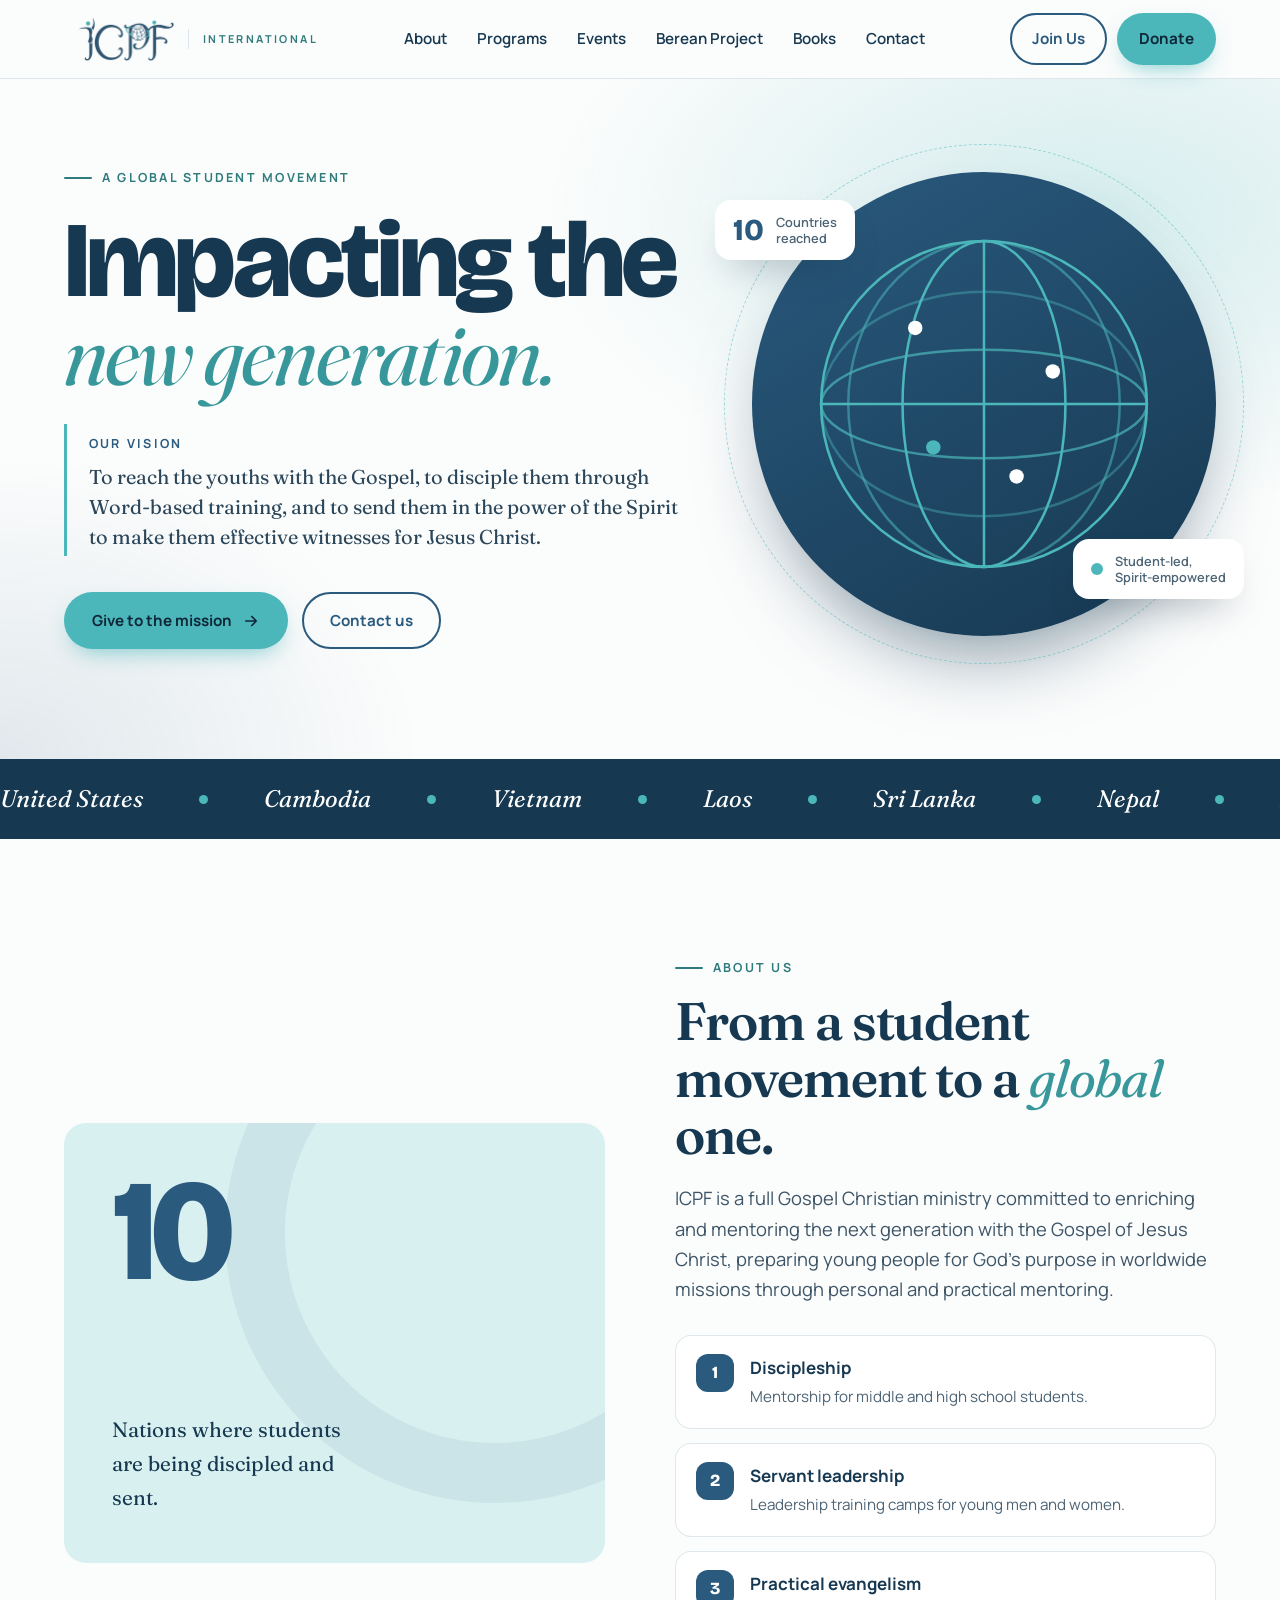
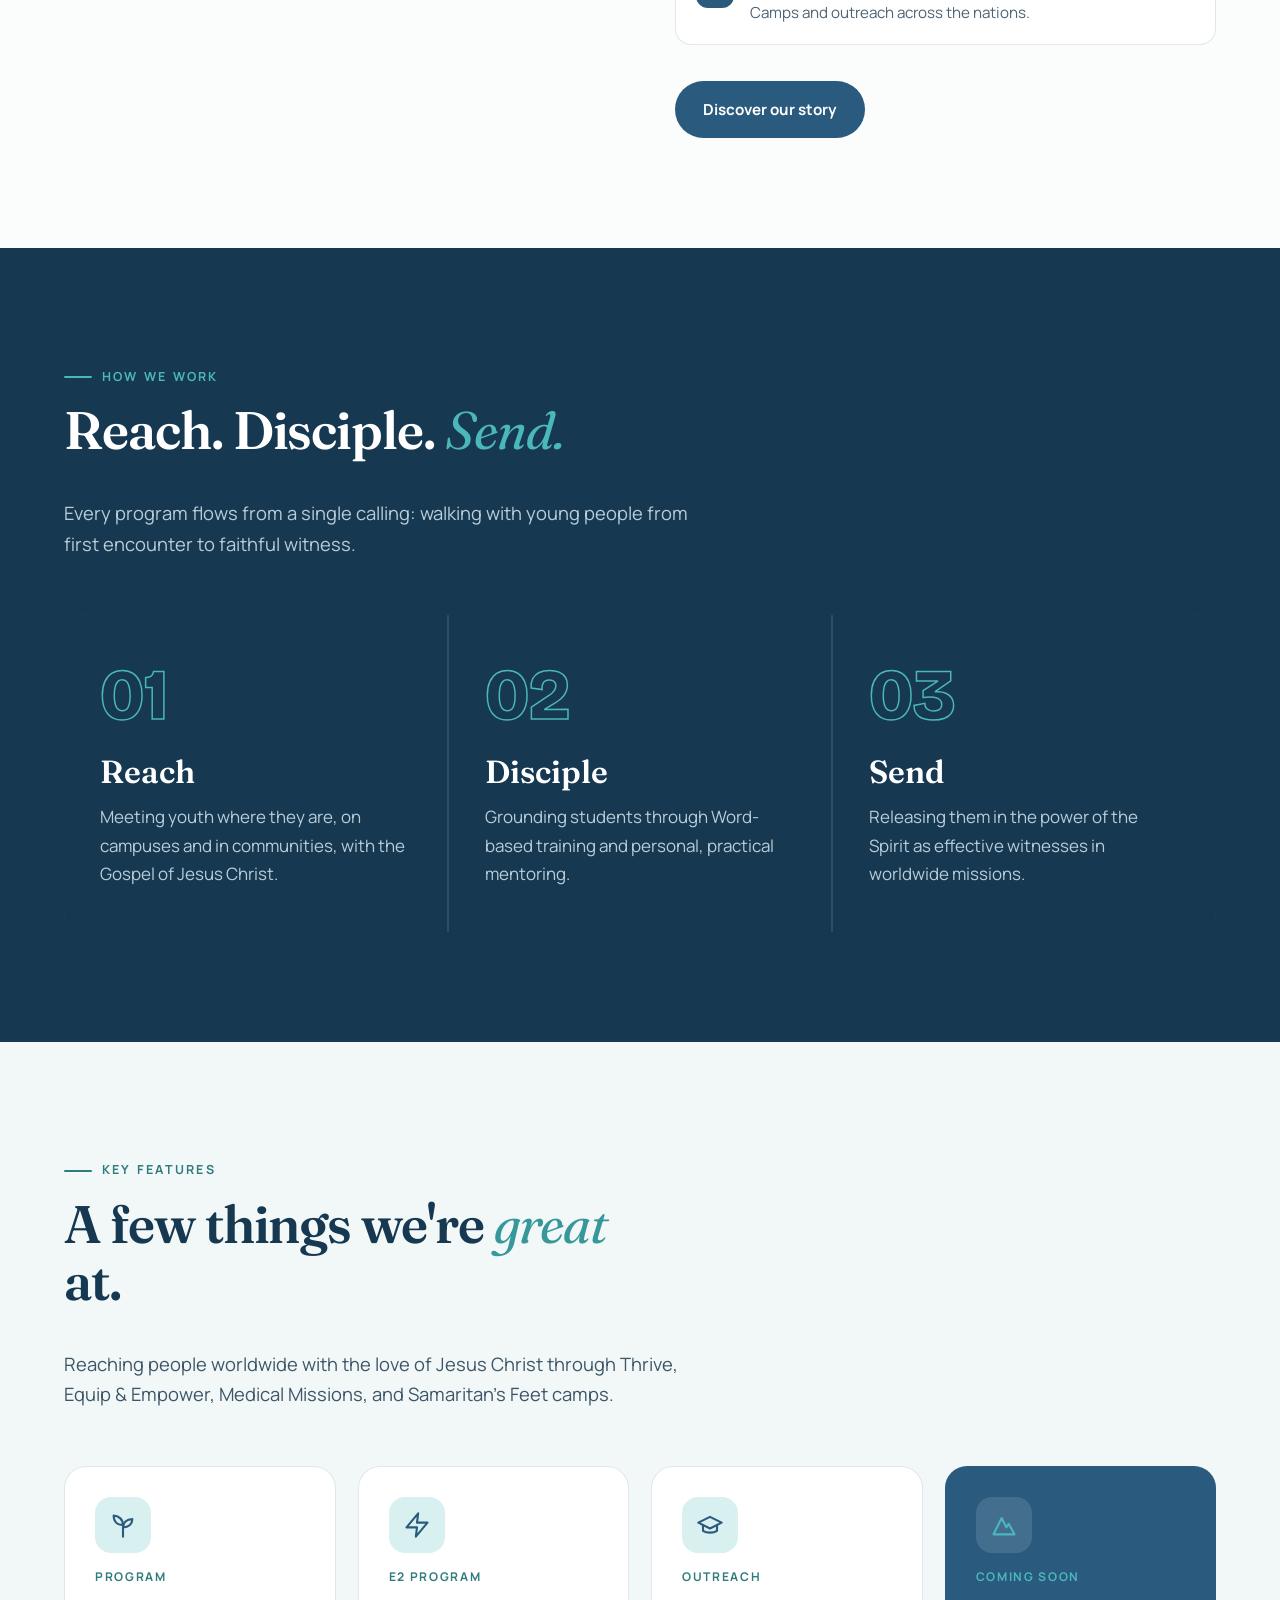
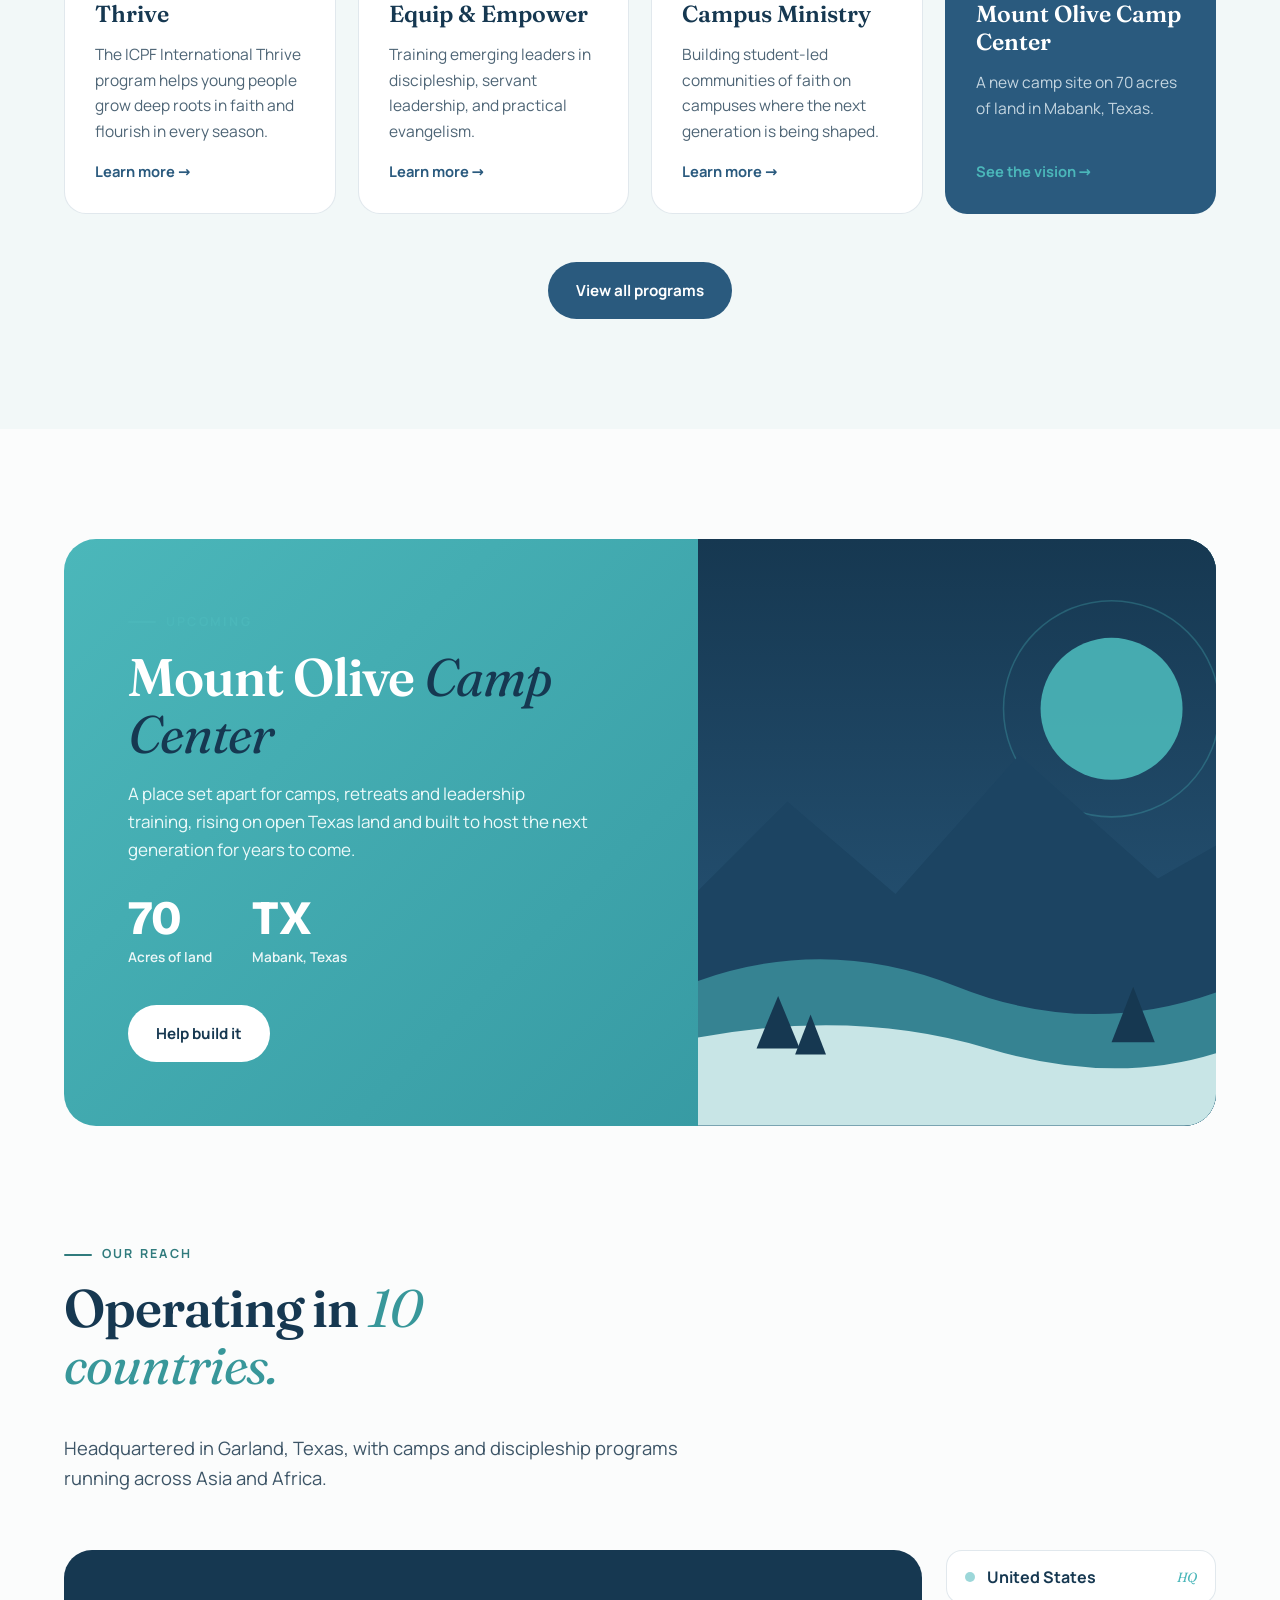
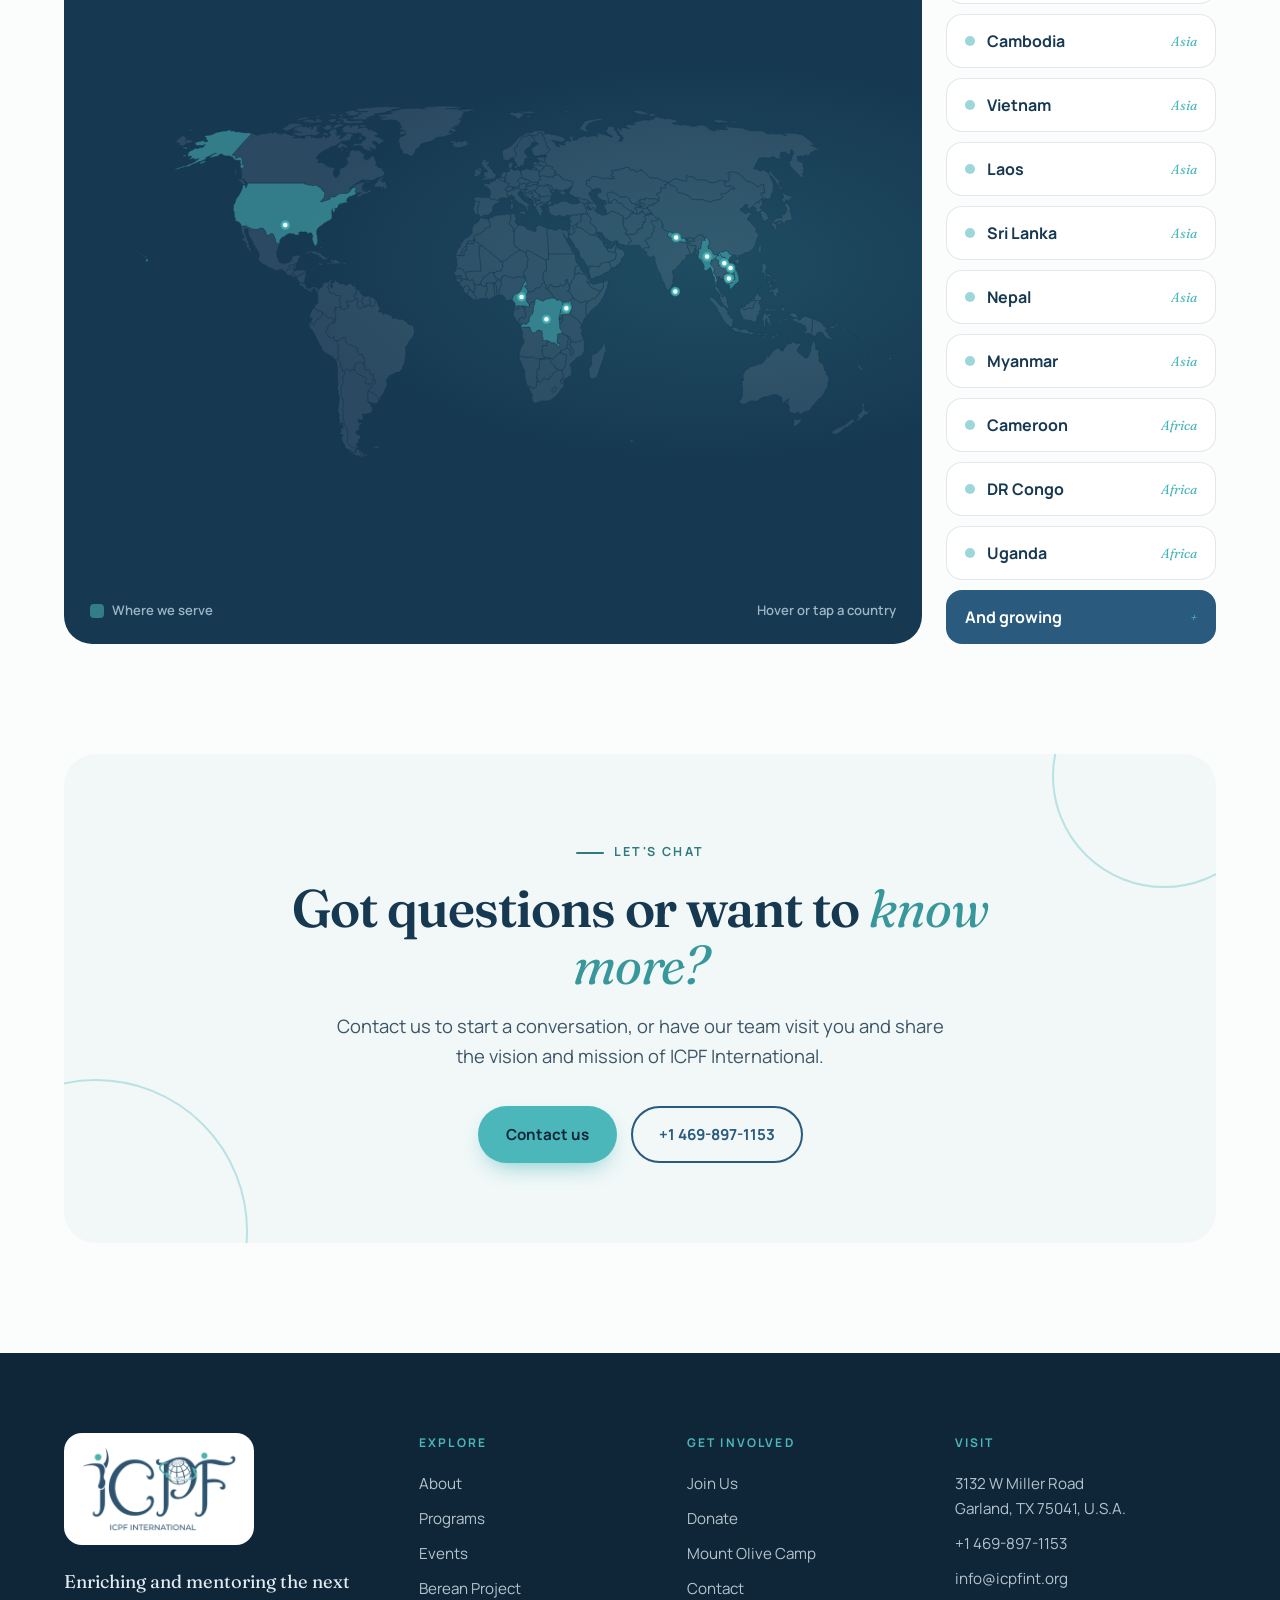
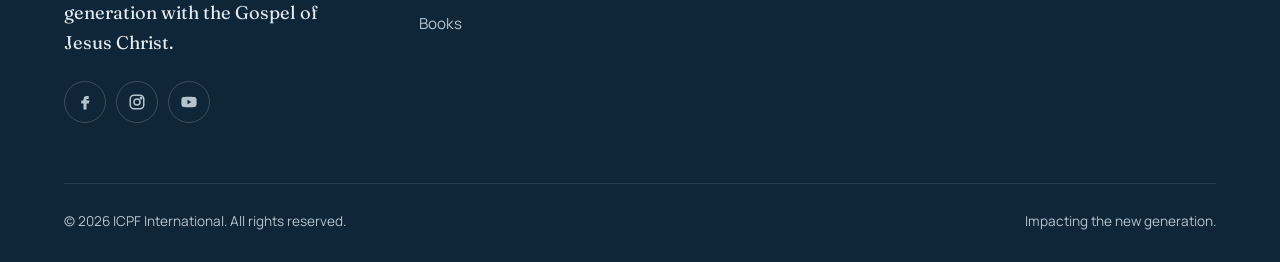
==== commit 4bcf2a37: "Africa Added" ====
--- a/index.html
+++ b/index.html
@@ -4,14 +4,14 @@
 <meta charset="UTF-8">
 <meta name="viewport" content="width=device-width, initial-scale=1">
 <title>ICPF International | Impacting the New Generation</title>
-<meta name="description" content="ICPF International reaches youth with the Gospel, disciples them through Word-based training, and sends them as witnesses for Jesus Christ in 8+ countries.">
+<meta name="description" content="ICPF International reaches youth with the Gospel, disciples them through Word-based training, and sends them as witnesses for Jesus Christ in 10 countries.">
 <link rel="canonical" href="https://icpfint.org/">
 <meta property="og:type" content="website">
 <meta property="og:site_name" content="ICPF International">
 <meta property="og:locale" content="en_US">
 <meta property="og:url" content="https://icpfint.org/">
 <meta property="og:title" content="ICPF International | Impacting the New Generation">
-<meta property="og:description" content="ICPF International reaches youth with the Gospel, disciples them through Word-based training, and sends them as witnesses for Jesus Christ in 8+ countries.">
+<meta property="og:description" content="ICPF International reaches youth with the Gospel, disciples them through Word-based training, and sends them as witnesses for Jesus Christ in 10 countries.">
 <meta property="og:image" content="https://icpfint.org/assets/images/share/index.jpg">
 <meta property="og:image:secure_url" content="https://icpfint.org/assets/images/share/index.jpg">
 <meta property="og:image:type" content="image/jpeg">
@@ -20,7 +20,7 @@
 <meta property="og:image:alt" content="ICPF International | Impacting the New Generation">
 <meta name="twitter:card" content="summary_large_image">
 <meta name="twitter:title" content="ICPF International | Impacting the New Generation">
-<meta name="twitter:description" content="ICPF International reaches youth with the Gospel, disciples them through Word-based training, and sends them as witnesses for Jesus Christ in 8+ countries.">
+<meta name="twitter:description" content="ICPF International reaches youth with the Gospel, disciples them through Word-based training, and sends them as witnesses for Jesus Christ in 10 countries.">
 <meta name="twitter:image" content="https://icpfint.org/assets/images/share/index.jpg">
 <meta name="twitter:image:alt" content="ICPF International | Impacting the New Generation">
 <meta name="theme-color" content="#163851">
@@ -85,7 +85,7 @@
             <circle cx="72" cy="124" r="4" fill="#4BB7BA" stroke="none"/>
           </svg>
         </div>
-        <div class="chip c1"><span class="num">8+</span><span class="lbl">Countries<br>reached</span></div>
+        <div class="chip c1"><span class="num">10</span><span class="lbl">Countries<br>reached</span></div>
         <div class="chip c2"><span class="dot"></span><span class="lbl">Student-led,<br>Spirit-empowered</span></div>
       </div>
     </div>
@@ -94,8 +94,8 @@
   <!-- MARQUEE -->
   <div class="marquee" aria-hidden="true">
     <div class="track">
-      <span>United States</span><span>Cambodia</span><span>Vietnam</span><span>Laos</span><span>Sri Lanka</span><span>Nepal</span><span>Myanmar</span>
-      <span>United States</span><span>Cambodia</span><span>Vietnam</span><span>Laos</span><span>Sri Lanka</span><span>Nepal</span><span>Myanmar</span>
+      <span>United States</span><span>Cambodia</span><span>Vietnam</span><span>Laos</span><span>Sri Lanka</span><span>Nepal</span><span>Myanmar</span><span>Cameroon</span><span>DR Congo</span><span>Uganda</span>
+      <span>United States</span><span>Cambodia</span><span>Vietnam</span><span>Laos</span><span>Sri Lanka</span><span>Nepal</span><span>Myanmar</span><span>Cameroon</span><span>DR Congo</span><span>Uganda</span>
     </div>
   </div>
 
@@ -103,7 +103,7 @@
   <section id="about">
     <div class="wrap about-grid">
       <div class="about-visual reveal">
-        <div class="big">8<sup>+</sup></div>
+        <div class="big">10</div>
         <p>Nations where students are being discipled and sent.</p>
       </div>
       <div class="reveal">
@@ -218,14 +218,14 @@
       <div class="head reveal">
         <div>
           <span class="eyebrow">Our reach</span>
-          <h2>Operating in <em>8+ countries.</em></h2>
-        </div>
-        <p class="lead">Headquartered in Garland, Texas, with camps and discipleship programs running across South and Southeast Asia.</p>
+          <h2>Operating in <em>10 countries.</em></h2>
+        </div>
+        <p class="lead">Headquartered in Garland, Texas, with camps and discipleship programs running across Asia and Africa.</p>
       </div>
       <div class="map-wrap reveal">
-        <div class="map-card" id="map-card"><svg class="world" viewBox="0 0 1000 500" role="img" aria-label="World map highlighting the countries where ICPF International operates"><path class="c" d="M993.7,344.5L994.5,344L995.2,344.9L994.3,346.6L992.5,347.1L991,346.7L991.1,345.2L992.5,344.1ZM999.6,341.4L997.7,342.2L995.7,342.9L995.7,341.7L997.2,341L998.1,340.9L1000,339.8L1000,339.8L999.6,341.4ZM0,339.8L0,339.8L0,339.8L0.5,339.7L0.6,341.3L0.4,341.4L0.4,341.4L0,339.8Z"/><path class="c" d="M595.3,290.6L595.8,291L605.9,297.6L606.1,299.5L610.1,302.7L608.7,306.7L608.9,308.6L610.6,309.8L610.7,310.6L609.9,312.6L610,313.6L609.8,315.1L610.7,317.2L611.8,320.4L612.8,321.1L610.5,323L607.4,324.2L605.7,324.2L604.7,325.2L602.8,325.3L602,325.7L598.7,324.7L596.6,325L595.9,320.6L595,319.1L594.5,318.2L591.7,317.6L590.2,316.6L588.4,316L587.3,315.5L586.1,314.7L584.7,310.6L583.1,308.7L582.6,306.8L582.9,305.2L582.4,302.2L583.6,302L584.6,300.8L585.7,299.1L586.4,298.4L586.4,297.4L585.8,296.7L585.6,295.4L586.5,295L586.6,293L585.5,291.2L586.5,290.8L589.6,290.9Z"/><path class="c" d="M476.5,197.3L476.5,197.5L476.4,198.2L476.3,203.1L467.4,202.9L467.3,211.3L464.7,211.6L464,213.3L464.4,218L453.6,218L453,219.1L453.2,217.7L453.2,217.7L459.4,217.5L459.8,216.3L460.9,214.8L462,210.3L465.9,206.8L467.3,202.6L468.1,202.4L469.1,199.8L471.4,199.5L472.3,199.9L473.6,199.9L474.5,199.2L476.1,199.1L476.1,197.3Z"/><path class="c" d="M195.6,128L195.3,128L192.3,124.9L191.3,123.6L187.6,122.3L188,119.5L189.5,117.6L187.2,116.3L188.4,113.8L187,111.5L188.1,110L190.4,108.5L191.7,106.5L189,104.6L189.1,101.2L189.3,99L188.2,97.7L187.6,96.4L187.6,94.9L184.5,95.9L180.9,97.5L180.4,95.6L179.9,94.3L178.3,93.4L176.1,93.4L190.7,76.8L200.8,66.5L204.1,67.2L206.2,68.5L208.1,68.7L211.1,67.6L214.5,66.7L217.3,67.1L221.7,65.9L225.8,65.2L226.2,66.3L228.3,65.7L230,64.4L231.2,64.7L232.5,67.1L237,65.3L235.5,67.4L238.5,66.9L240,66.1L242.4,66.3L244.7,67.4L248.8,68.4L251.4,68.9L253.6,68.7L255.4,70.1L251.3,71.5L254.7,72.1L260.8,71.8L263,71.3L264,73L267.4,71.5L266.1,70.4L268.2,69.4L270.9,69.3L272.8,69L274.1,69.7L275.1,71.2L277.7,71L280.6,72.2L284.3,71.8L287.4,71.8L288.3,70.1L290.6,69.6L293.3,70.6L291.5,73.2L294.3,71L296,71.1L298.8,68.3L297.7,66.6L296,65.5L298.2,62.5L302.1,60.5L304.5,60.9L305.8,62.1L306.6,65.2L303.9,66.5L307.5,67.1L305.7,69.9L309.9,67.7L311.3,69.5L309.4,71.6L310.4,73.5L313.8,71.4L316.8,69L318.8,66L321.7,66.2L324.6,66.6L326.6,68L326,69.4L323.5,70.9L324.2,72.3L323.2,73.7L317.8,75.7L314.5,76.1L312.8,75.3L311.3,76.7L307.8,79.1L306.5,80.3L302.8,82.3L299.5,82.5L297,83.7L295.8,85.6L293,85.9L288.9,88.3L284.5,91.6L282.3,93.9L280.3,97.4L283.4,97.9L283,100.7L282.9,103L286.5,102.4L290.2,103.7L292,104.9L293,106.3L295.6,107.1L297.5,108.4L301.4,108.6L303.8,108.9L302.3,111.6L301.8,114.7L302.1,118.1L304.6,121.1L306.8,120.1L309.4,116.9L310.1,112L309.1,110.4L313.5,108.9L317.1,106.8L319.2,104.7L319.9,102.6L319.4,100.1L317.6,97.8L321.7,94.7L322,92L323.4,87.4L325.3,86.8L328.8,87.6L331,87.8L333.2,87.1L334.9,88.1L336.9,89.8L337.1,90.9L341.1,91.1L340,93.6L339.2,97.4L341.2,97.8L342.2,99.6L346.2,97.9L349.6,94.6L351.7,93.3L352.5,95.9L354.1,99.7L355.5,103.4L353.9,105.3L356.5,107L358,108.7L361.6,109.5L362.8,110.5L363,113.1L364.8,113.5L365.4,114.7L364.6,118.2L362.5,119.3L360.5,120.4L356.1,121.5L352.3,124.1L348,124.6L342.9,124L339.3,124L336.7,124.2L333.9,126.4L330.3,127.8L325.4,132L321.6,135L323.9,134.4L329.2,130.3L335.2,127.6L339,127.3L340.7,128.9L337.8,131L337.6,134.4L337.8,136.8L340.6,138.4L344.9,138L348.4,134.4L347.9,136.7L349.3,137.8L345.6,139.9L339.5,141.9L336.7,143.2L333.2,145.5L331.4,145.2L332,142.5L337.1,139.9L333,140L330.1,140.4L328.9,138.5L330.2,134.2L329.3,133.3L327.5,133.8L326.9,133L324.3,135.4L322.8,137.9L321.5,139.3L320.3,139.8L319.4,140L318.9,140.8L314.2,140.8L310.4,140.8L309.1,141.4L305.7,143.7L305.3,143.9L304.1,145.2L301.8,145.2L299.2,145.2L297.9,145.7L298.2,146.4L298.1,147.3L297.9,147.7L294.1,149.3L291.3,149.8L287.8,151.5L287.1,151.5L286.4,151L286.3,150.5L286.4,150.2L287.4,149.1L289.1,147.3L290.5,145.4L290.9,142.6L291.3,139.7L289.2,138.2L289.7,137.6L289.5,137.2L288.8,137.2L288.4,136.7L288.6,136L288,136.3L287.3,136.2L287.6,135.9L287.1,135.6L287.2,134.7L285.6,133.7L284,132.6L282,131.4L280.1,130.3L277.5,131.2L276.7,131.2L274,130.4L271.8,130.8L269.8,129.8L267.5,129.3L265.8,129.1L265.3,128.6L265.6,126.8L264.7,126.8L264.2,128L259.1,128L250.6,128L242.2,128L234.7,128L227.3,128L220,128L212.4,128L210,128L202.6,128ZM310.3,87L312.7,85.7L315.7,85.7L315.4,86.3L311.9,87.9L310.4,87.8ZM335.6,58.1L334.2,56.7L334.9,55.8L336,55.6L340.5,55.9L343.2,57.4L342.9,58.1L340.8,58L338.6,58L336.1,58.3ZM318.1,88.1L319.4,87.2L320.3,87.3L320.5,87.9L318.9,89.4L318,89.2L317.8,88.3ZM311.3,52.5L309.5,53.5L306.7,53.3L304.8,52.6L306.8,51.4L310.2,50.7L311.2,51.6ZM316.1,46.1L315.1,46.1L311.6,46L311.7,45.3L315.6,45.3L316.5,45.8ZM313.1,43L314.7,43.9L313.3,44.7L310,45.2L308.9,44.7L309,43.8L309.8,42.8L312.2,42.9ZM321.2,54L318.2,53.7L313.4,52.8L313.8,51.4L314.6,50.1L313.5,49L309.6,48.7L308,48L309.6,46.9L313.5,47.1L315,47.9L318.9,47.9L320,48.7L318.8,49.7L320.6,50.2L321.5,50.8L324.1,50.9L326.8,51.2L330.4,50.6L334.6,50.4L337.8,50.6L339.3,51.5L339,52.6L337.3,53.3L333.9,53.8L331.5,53.5L325.4,53.9ZM283.5,44.5L285.9,44.9L284.5,45.6L280.1,46.3L278,45.5L280.4,44.8ZM285.8,42.9L287.8,43.4L284.9,43.9L281.7,43.9L282.1,43.6L284.9,42.8ZM364.1,120.8L362.3,122.7L359.9,125.5L361.8,124.4L363.3,125.1L362.1,126.2L364.1,127.1L365.5,126.3L367.7,127.3L366.3,129.6L368.2,129L368.1,130.7L368.5,132.7L366.8,135.5L365.6,135.6L364.1,135L365.2,132.4L364.6,132L361.1,134.8L359.6,134.7L361.7,133.2L359.5,132.4L356.8,132.6L352,132.5L351.8,131.5L353.7,130.4L352.8,129.6L355.4,127.7L359.3,122.6L361.3,120.9L363.7,119.8L364.8,119.9ZM314.6,79.4L316.5,80.4L318.6,81.3L318.1,82.6L319.8,82.4L320.9,83.4L318.5,84.3L315.3,83.6L314.8,82.3L311.7,83.8L307.7,85.3L307.9,83.6L304.7,83.9L307.4,82.5L309,80.2L311.2,77.6L312.7,77.8L312.4,79.1L313.7,78.6ZM337,59.3L339.6,58.3L343.3,59.6L345.5,60.9L345.1,62.1L349.3,61.5L350.6,63.2L355.1,64.3L356.4,65.4L357.2,67.9L352.6,69.2L356.9,71L360,71.7L362,74.2L365.3,74.4L363.8,76.4L358.6,79.7L356.4,78.5L354.1,75.8L351.2,76.1L350.1,77.7L351.7,79.4L354.2,80.7L354.8,81.5L355,84.3L353.4,86.4L350.9,85.6L346.2,83.3L348.4,85.8L350,87.6L349.9,88.6L344.3,87.4L340.2,85.7L338.1,84.3L339.2,83.5L336.6,82L334,80.6L333.6,81.4L327,81.9L325.6,80.9L328.1,78.8L332.3,78.8L337,78.4L336.8,77.4L338.2,76L342.4,73.2L342.4,72L342.1,71L339.5,69.7L335.6,68.7L337.4,68L336.1,66.3L334.3,66.2L333.1,65.2L331.5,66.1L327.5,66.4L320.1,65.8L316.2,65L313,64.6L311.9,63.6L314.9,62.4L311.9,62.4L313.1,59.7L316.3,57.3L319.2,56.2L324.9,55.5L322.3,57.2L322.8,58.9L326.1,56.7L332,55.6L333.8,58.4L332.4,60.1ZM307.9,54.6L312,54.7L315.5,55.4L310.7,57.7L307.9,58.2L304.3,60.2L302,60.1L302.4,57.8L303.4,56.5L305.3,55.4ZM255.4,49.6L260.8,47.7L266.5,46.1L269.5,46.1L272.6,45.7L270.3,47.6L267.9,48.5L265.9,48.6L261.1,49.7L257.5,50.1ZM181.2,112.3L183.7,112.1L180.6,115.6L181.1,118.1L180.1,118.1L179.6,116.6L179.7,115.2L179.1,114.2L179.6,112.9L180.4,111.9ZM297.6,41.8L301,42.1L305.4,43L305.7,44.1L305.5,45.1L302.6,44.8L300.2,44L295.9,44L298.5,43.2L296.8,42.7ZM193.1,129.6L191.6,130L188.3,128.6L188.2,127.5L186.6,126.4L186.7,125.5L184.5,124.9L184.6,123.2L185.2,122.5L187.4,123.2L188.6,123.6L190.7,124L190.9,125.1L191.3,126.5L193,127.8ZM253.7,53.8L256.1,54.4L261.1,54.5L262.4,55.3L263.6,56.4L260.4,57L253.6,58.9L249.4,60.8L248.3,61.9L241.7,63.2L241.6,62.1L238.1,60.6L240.1,59.5L243.4,57.6L246.8,55.8L246.4,54.2ZM284.7,50.2L286.9,49.8L288.8,49.9L288.1,51.2L285.8,52.4L278.6,52.8L272.5,53.9L269.3,54L269.9,53.1L275.1,52L265.7,52.3L263.4,51.8L268.6,49.3L271.1,48.6L275.9,49.5L278,51L281.3,51.2L280.7,48.8L283.4,47.9L285.2,48.1L284.7,49.3ZM281.1,57.4L282.5,58.5L281.8,61.1L280.9,63L283.4,64.3L286.3,65.6L285.2,66.8L281.6,67.1L282.2,68.1L280.7,69.1L277.1,68.7L274,68L271.4,68.1L266.7,69.1L260.9,69.5L256.9,69.7L256.8,68.4L254.5,67.7L252.4,68L251.5,65.8L253.2,65.5L256.8,65.1L259.7,65.2L262.9,64.7L259.3,64.1L254.6,64.3L251.7,64.2L251.4,63.2L257.2,62.1L254,62.2L251,61.5L254.5,59.5L256.9,58.4L263.8,56.8L265.5,57.3L263.4,58.5L268.6,57.7L270.4,59.1L273.8,57.7L275,58.6L274.5,61.2L276.5,60.1L277.3,57.4L279.4,57ZM292.8,58.4L291.9,56.7L295.3,55.4L297.3,56L301.3,55.6L301.2,56.4L298.3,57.6L300.6,58.8L298.5,61.2L294.3,62.2L292.4,62L291.8,61L288.2,58.9L288.9,58.1ZM282.1,56L284.9,55.9L286,56.5L282.8,58.3L281.1,56.4ZM305.2,48L305.7,49.2L304.7,50.5L302.2,52.4L298.7,52.7L296.8,52.3L298.1,50.8L294.7,51L296.3,49L298.3,49.1L302.1,48.2L304.7,48.4ZM318.9,38.8L320.9,38.1L323,38L322.8,37.4L327.2,37.3L328.4,38.5L331.1,39L333.7,39.4L333.8,40.9L335.4,41.7L332.2,42.4L327.1,44.2L323.5,44.4L319.7,44L318.5,43.1L319.4,42.2L321.5,41.6L318,41.6L316.6,40.8L316.5,39.8ZM330.3,36L333.6,35.6L335.8,35.5L339.8,35.2L343.4,34.4L345.6,34.5L346.9,35.1L349.6,34L352.3,33.7L355.9,33.4L361.5,33.4L362.2,33.6L367.9,33.2L371.6,33.4L375.5,33.5L380.2,33.6L383.8,33.9L386.7,34.4L386.1,35L380.9,35.9L376,36.3L374,36.8L378,36.8L372.5,38.1L369,38.8L364.3,40.6L360.1,41L358.5,41.5L352.5,41.7L354.9,42L353.3,42.4L354,43.6L351.5,44.4L348,45.1L346.4,46.1L343.1,46.8L343,47.4L346.4,47.3L346,47.9L339.7,49.4L335,48.7L328.9,49.1L326.2,48.8L322.5,48.7L323.2,47.5L327.3,46.9L327.8,45.1L329.1,45L333.5,46L332.1,44.4L329.3,44L331.7,43.1L335.6,42.5L336.8,41.7L334.9,40.8L335.2,39.6L340.3,39.7L341.6,39.9L345.3,39.1L341.3,38.8L334.6,39L332,38.2L331.4,37.3L329.9,36.7ZM337.1,72.8L335.2,73.6L332.7,73.7L332.9,72.4L334.7,70.8L336.8,70.4L338.1,71.2L337.5,72.4ZM295.3,67.1L295.9,68.2L293.9,69.1L291.6,68.3L289.6,68.6L287.6,67.3L290.1,66.5L292.4,65.3L294.1,66.1L295,66.6ZM340.9,125.3L341.9,125L344.9,125.8L347,127.1L346.9,127.7L345.7,127.8L342.8,126.8ZM339.6,134.3L340.1,135.8L341.8,136.3L344.1,136.2L342.5,137.5L341.6,137.7L338.7,136.3L338.4,135.3Z"/><path class="c" d="M716.2,127.4L715.1,129.5L713.2,129.8L714.3,133L713.4,134.4L708.1,133.3L708.3,139.1L707.2,139.8L702.6,141.1L706.7,146.6L705.2,147.5L705.9,149.3L704.2,148.9L702.6,147.7L698.7,147.4L694.4,147.3L693.6,147.6L689.6,146.3L688.3,146.9L688.4,148.8L683.9,147.7L682.3,148.2L682.2,149.6L680.8,150.2L678,152.5L677.5,154.8L676.5,154.8L675.4,153.3L672.1,153.2L670.9,150.5L669.7,150.5L669.1,147.2L665.4,144.9L661.1,145.1L658.2,145.6L655.1,142.7L652.7,141.5L648.3,139.2L647.7,138.9L641.6,140.8L644.3,152.7L643,152.9L640.7,150.3L638.8,149.4L636,150.1L635.1,151.2L634.8,150.4L635.1,149L634.4,147.9L631.2,146.8L629.5,143.9L627.9,143.1L627.7,142L630.2,142.4L629.8,140L631.8,139.5L634.2,140L633.9,136.8L633,134.9L630.5,135L628.2,134.2L625.7,135.6L623.4,136.3L622.1,135.8L622,134.2L619.9,132L618.1,132.1L615.5,130L616.5,127.6L615.6,126.9L616.8,123.5L619.8,125.3L619.5,123L623.8,119.6L627.6,119.5L633.5,121.7L636.7,122.9L639,121.6L642.9,121.6L646.5,123.2L646.9,122.2L650.4,122.4L650.6,120.9L646,118.8L647.9,117.2L647.2,116.4L649.2,115.6L646.8,113.5L647.6,112.4L656.2,111.3L657.1,110.6L662.7,109.4L664.4,108.2L668.9,108.8L670.9,112L673.1,111.3L676.6,112.3L677,114L679.2,113.8L684.1,110.9L683.6,111.9L687.7,114.3L696.1,122.2L696.8,120.5L700.9,122.3L704.1,121.5L705.7,122.1L707.6,123.9L709.5,124.5L711.1,125.9L714.1,125.4Z"/><path class="c" d="M644.3,152.7L641.6,140.8L647.7,138.9L648.3,139.2L652.7,141.5L655.1,142.7L658.2,145.6L661.1,145.1L665.4,144.9L669.1,147.2L669.7,150.5L670.9,150.5L672.1,153.2L675.4,153.3L676.5,154.8L677.5,154.8L678,152.5L680.8,150.2L682.2,149.6L683,149.9L681.4,152L683.6,153.2L685.2,152.4L688.7,154.1L686,156.5L684,156.2L682.9,156.2L682.3,155.3L682.5,153.8L679.2,154.6L678.9,156.7L678.1,158.5L675.9,158.3L675.6,159.7L677.7,160.5L678.8,162.9L678,166.2L675.9,165.6L674.4,165.5L674.1,163.5L670.3,162.1L667.2,160.6L665.2,159L661.7,156.8L659.7,153.4L658.7,152.8L656,153L654.8,152.3L654,149.7L650.1,148L648.4,149.9L646.4,151L647.2,152.7Z"/><path class="c" d="M896.3,296L901.1,298.2L906.2,300.1L908.1,301.7L909.6,303.4L909.9,305.3L914.4,307.3L915,309L912.4,309.4L912.8,311.6L915.1,313.7L916.6,317.1L918.2,317L917.9,318.5L920,319L919.1,319.6L921.9,321L921.5,322L919.6,322.2L919,321.3L916.7,321L913.9,320.5L912,318.4L910.6,316.6L909.4,313.8L905.9,312.3L903.4,313.3L901.6,314.3L901.7,316.7L899.4,317.9L897.9,317.3L895,317.2L895.9,306.6ZM928.9,299.4L929.9,300.5L930.2,302.2L929.2,303L928.8,301.1L928.2,299.8L927,298.8L925.4,297.4L923.5,296.4L924.3,295.6L925.7,296.6L926.7,297.3L927.8,298.1ZM924.7,306.5L923.1,307.3L921.6,308.1L920.1,308.1L917.9,307.1L916.4,306.2L916.7,305.2L919.2,305.7L920.7,305.4L921.2,303.9L921.6,303.8L921.8,305.5L923.4,305.3L924.3,304.2L925.9,303L925.7,301.1L927.4,301L927.9,301.6L927.8,303.4L926.7,305.3L925.2,305.6ZM934.5,304.9L935.3,305.6L936.6,307.7L937.8,308.8L937.3,309.7L936.5,310L935.4,308.8L934.3,306.7L933.9,304.2L934.3,303.9Z"/><path class="c" d="M896.3,296L895.9,306.6L895,317.2L892.8,314.5L890,313.9L889.2,314.8L885.6,314.9L887.1,312.2L888.9,311.3L888.4,307.8L887.3,305.1L882,302.3L879.7,302L875.6,299L874.7,300.6L873.6,300.9L873,299.7L873.1,298.3L871,296.7L874,295.5L876,295.6L875.8,294.7L871.7,294.7L870.6,292.8L868.1,292.2L867,290.6L870.7,289.8L872.2,288.7L876.7,290.1L877.1,291.3L877.8,296.5L880.6,298.5L883.1,295L886.4,293.1L888.9,293.1L891.3,294.2L893.3,295.4ZM850.1,316.5L850.3,317.1L850.3,318.1L848.2,320.5L845.7,321.2L845.4,320.8L845.8,319.7L847.2,317.7ZM876.5,310L876.4,307.5L877,306.3L877.6,305.2L878.2,306.2L878.1,307.7ZM831.2,274.1L829.7,277L831.8,280.1L831.4,281.6L834.6,284.6L831.2,285L830.3,287.2L830.4,290.1L827.7,292.4L827.6,295.6L826.3,300.6L825.9,299.4L822.7,300.9L821.7,298.9L819.7,298.7L818.3,297.7L814.9,298.8L813.9,297.3L812.1,297.4L809.8,297.1L809.4,292.7L808,291.8L806.7,289L806.3,286.2L806.6,283.2L808.3,281L808.8,283.2L810.7,285L812.5,284.3L814.3,284.6L815.9,282.9L817.3,282.6L820,283.6L822.2,282.9L823.6,278.3L824.6,277.2L825.5,273.5L828.7,273.5ZM863.6,296.6L866.7,297.6L867.6,300.1L865.3,298.7L862.9,298.5L861.3,298.7L859.4,298.6L860.1,296.8ZM856.5,299.9L854.6,299.3L854.1,297.9L856.9,297.7L857.6,298.8ZM859.6,280.5L859.8,282.2L861.5,282.5L861.8,283.8L861.7,286.7L860.2,286.4L859.8,288.3L860.9,290.1L860.1,290.4L859,288.4L858.2,284.2L858.7,281.6ZM845.6,284.7L848.8,284.5L851.6,282.2L852.1,282.9L849.9,286.1L847.7,286.8L845,286.1L840.4,286.3L837.9,286.7L837.5,289.2L840,292.1L841.5,290.6L846.8,289.5L846.5,291L845.3,290.5L844.1,292.5L841.6,293.7L844.1,297.9L843.6,299L845.9,302.8L845.8,304.9L844.3,305.8L843.2,304.7L844.7,302L841.9,303.3L841.2,302.4L841.7,301.1L839.7,299.2L840,296.1L838.1,297.1L838.2,300.8L838.1,305.5L836.3,306L835.2,305L836.1,302L835.8,298.9L834.6,298.9L833.8,296.6L835,294.5L835.5,291.9L836.9,287L837.5,285.7L839.9,283.3L842.1,284.2ZM836.6,320.9L833.1,318.6L835.7,318L837.1,319L838,320L837.7,320.8ZM840,315.3L841.9,315L844.5,313.9L843.9,315.7L839.7,316.6L836,316.2L836.1,315L838.3,314.3ZM831.4,314.7L833.2,314.5L833.8,315.8L830.5,316.5L828.5,316.9L827,316.9L828.1,315L829.6,315L830.5,313.9ZM804.4,308.4L804.7,309.6L810.1,309.9L810.8,308.6L815.9,310.1L816.8,312.2L821,312.8L824.3,314.8L821,316L818,314.7L815.4,314.8L812.6,314.5L810,313.9L806.8,312.7L804.8,312.4L803.6,312.8L798.6,311.4L798.2,310L795.6,309.8L797.7,306.7L801.1,306.9L803.3,308.2ZM793.4,291L793.9,293.3L794.8,295.1L796.9,295.4L798.2,297.5L797.4,301.5L797,306.6L793.9,306.6L791.7,303.9L788.2,301.2L787,299.3L785,296.6L783.6,294.2L781.5,289.6L779.1,286.9L778.2,284.1L777.2,281.6L774.6,279.5L773.1,276.8L770.9,274.9L767.9,271.3L767.6,269.7L769.4,269.8L773.7,270.5L776.3,273.6L778.6,275.8L780.2,277.2L782.9,280.7L785.8,280.7L788.2,283L789.8,285.7L791.9,287.2L790.8,289.8L792.4,291Z"/><path class="c" d="M333.6,458.4L335.1,459.8L337.1,462.2L340.8,464L344.4,464.8L343.9,466.3L341.7,466.5L340.1,465.4L338.6,465.3L336.1,465.3ZM345,386.1L344.7,388.8L344.5,392.1L345.1,395.4L344.6,396.1L344.8,398.2L344.9,399.9L348.7,402.7L348.8,405L350.6,406.4L350.8,408L349.1,412.2L345.5,413.9L340.4,414.6L337.5,414.3L338.5,416.2L338.5,418.7L339.3,420.3L338,421.4L335.5,421.9L332.7,420.7L331.9,421.5L333,424.8L335,425.7L336.2,424.7L337.3,426.4L335.2,427.4L333.7,429.4L334.1,432.6L334,434.4L331.6,434.4L330.1,436L330,438.4L333.1,440.8L335.7,441.4L335.7,444.3L333.3,446L332.8,449.7L330.9,451L330.4,452.4L332.3,455.7L334.5,457.5L333.4,457.3L331,456.9L325,456.4L323.3,454.6L322.6,452.3L321,452.5L319.8,451.3L318.4,448L319.9,446.6L320,444.6L319.2,443L319.7,440.3L319.3,436L318.5,434.2L319.4,433.6L318.8,432.3L317.4,431.7L317.9,430.3L316.4,429.1L314.8,425.4L315.6,424.7L314.2,420.8L313.9,417.5L313.9,414.6L315.2,413.4L313.7,410.2L313,407.2L314.5,405.1L313.8,402.3L314.7,399.2L314.1,396.1L313.3,395.5L311,389.9L312,386.5L311.2,383.4L311.7,380.4L312.9,377.3L314.5,375.3L313.5,374L314,372.9L313.1,367.5L315.8,365.9L316.3,362.4L315.9,361.6L317.8,358.7L321.5,359.5L323.4,361.8L324.2,359.2L327.3,359.3L327.8,360L333.5,365.4L335.8,365.9L339.4,368.3L342.4,369.6L343,371L340.9,376L343.8,376.9L346.9,377.4L349,376.9L351.1,374.4L351.2,371.5L352.5,370.8L354.1,372.7L354.3,375.3L352.3,377.1L350.6,378.5L348,381.7Z"/><path class="c" d="M333.6,458.4L336.1,465.3L338.6,465.3L340.1,465.4L339.7,466.6L338,467.6L336.8,467.5L335.3,467.2L333.3,466.3L330.6,465.9L326.9,464.1L323.9,462.5L319.3,459L321.5,459.7L325.6,461.7L329.2,462.8L330,461.4L330,459.3L331.8,458ZM307.2,344.8L308.7,347L309.4,349.4L311,350.7L310.4,353.9L312.4,357.6L314,362.1L315.9,361.6L316.3,362.4L315.8,365.9L313.1,367.5L314,372.9L313.5,374L314.5,375.3L312.9,377.3L311.7,380.4L311.2,383.4L312,386.5L311,389.9L313.3,395.5L314.1,396.1L314.7,399.2L313.8,402.3L314.5,405.1L313,407.2L313.7,410.2L315.2,413.4L313.9,414.6L313.9,417.5L314.2,420.8L315.6,424.7L314.8,425.4L316.4,429.1L317.9,430.3L317.4,431.7L318.8,432.3L319.4,433.6L318.5,434.2L319.3,436L319.7,440.3L319.2,443L320,444.6L319.9,446.6L318.4,448L319.8,451.3L321,452.5L322.6,452.3L323.3,454.6L325,456.4L331,456.9L333.4,457.3L331.3,457.3L330.4,458.1L328.6,459.2L329.2,462.1L328.2,462.2L325.1,461.2L321.6,459L317.9,457.2L316.4,455.3L316.5,453.4L314.5,451.3L312.3,446L312.3,442.9L314.2,440.4L310.1,439.5L311.6,436.7L310.8,431.4L314,432.5L313.4,425.8L311.5,425L311.8,429L310.1,428.5L309.6,423.9L308.9,417.9L309.5,415.7L308,412.5L306.9,408.8L307.9,408.7L308.4,403.5L309.1,398.2L309.2,393.3L307.7,388.4L308,385.7L306.9,381.7L307.9,377.7L307.3,371.4L307.2,364.6L307.2,357.2L306.3,351.9L305.3,347.3L306.6,346.5Z"/><path class="c" d="M582.4,302.2L582.9,305.2L582.6,306.8L583.1,308.7L584.7,310.6L586.1,314.7L585.1,314.3L581.3,314.9L580.5,315.3L579.7,317.3L580.3,318.8L579.7,322.6L579.3,325.9L580,326.5L581.9,327.7L582.7,327.2L582.8,330.7L580.7,330.6L579.6,328.9L578.6,327.5L576.5,327L575.9,325.3L574.2,326.3L571.9,325.9L571,324.4L569.3,324.1L568,324.2L567.8,323.2L566.9,323.1L565.6,322.9L563.8,323.4L562.6,323.3L561.9,323.6L562.2,319.7L561.2,318.5L561.1,316.5L561.5,314.5L561,313.3L560.9,311.2L557.5,311.3L557.8,310.1L556.4,310.1L556.2,310.7L554.5,310.8L553.7,312.7L553.3,313.5L551.8,313.1L550.8,313.5L549,313.8L547.9,312.1L547.3,311L546.5,309.1L545.8,306.6L537.5,306.6L536.6,307L535.7,306.9L534.6,307.4L534.2,306.4L534.9,306L535,304.6L535.5,303.8L536.5,303.1L537.2,303.4L538.2,302.2L539.7,302.2L539.9,303.1L541,303.7L542.6,301.7L544.3,300.1L545,299L544.9,296.3L546.1,293.2L547.4,291.5L549.3,289.9L549.6,288.9L549.7,287.7L550.1,286.6L550,284.7L550.3,281.9L550.9,279.8L551.7,278.1L551.8,276.1L552.1,273.9L553.2,272.2L554.7,271.2L557,272.3L558.8,273.5L560.8,273.8L562.9,274.4L563.8,272.5L564.2,272.2L565.4,272.5L568.5,270.9L569.7,271.6L570.6,271.5L571,270.7L572,270.4L574.1,270.8L575.9,270.8L576.9,270.5L578.6,273.2L579.9,273.6L580.6,273L581.9,273.2L583.5,272.6L584.2,273.9L586.6,276.1L586.5,279.9L587.6,280.4L586.7,281.5L585.7,282.4L584.6,284.1L584,285.6L583.8,288.2L583.2,289.4L583.2,291.9L582.3,292.8L582.2,294.7L581.8,295L581.6,296.8L582.3,298.2Z"/><path class="c" d="M616.9,293L615.2,290.3L615.2,278.5L617.6,274.8L618.4,273.7L620.2,273.7L622.6,271.4L626.3,271.2L634,261.5L635.8,258.8L637,256.8L637,255.1L636.8,251.8L636.8,250.4L636.8,250.4L637.7,250.3L638.9,249.8L640.4,249.5L641.7,248.4L642.7,248.4L642.8,249.3L642.7,251.2L642.8,252.9L642.2,254.1L641.6,257.6L640.4,261.2L638.7,265.4L636.4,270.2L634.1,273.8L630.9,278.2L628.1,280.9L623.9,284.1L621.3,286.6L618.2,290.5L617.5,292.2Z"/><path class="c" d="M610.1,302.7L606.1,299.5L605.9,297.6L595.8,291L595.3,290.6L595.3,287.2L596.1,285.8L597.5,283.7L598.5,281.3L597.2,277.6L596.9,276L595.5,273.7L597.2,271.8L599.1,269.6L600.6,270.2L600.6,272L601.6,273.1L603.5,273.1L607.1,275.8L608,275.8L608.7,275.8L609.3,276.1L611.2,276.4L612,275L614.5,273.7L615.7,274.8L617.6,274.8L615.2,278.5L615.2,290.3L616.9,293L614.9,294.3L614.2,295.6L613.2,295.9L612.7,298.2L611.8,299.5L611.3,301.7Z"/><path class="c" d="M568.9,260.7L566.7,259.3L565.7,258.4L565.5,257.4L565.9,256L565.9,254.7L564.3,252.7L563.9,251.3L563.9,250.5L562.9,249.5L562.8,247.6L562.2,246.4L561.2,246.5L561.5,245.4L562.2,244L561.8,242.6L562.7,241.6L562.1,240.9L562.8,238.9L564,236.5L566.4,236.7L565.8,223.7L565.8,222.4L569,222.3L568.7,215.8L579.7,215.8L590.4,215.8L601.3,215.8L602.4,219L601.8,219.6L602.4,223L603.7,226.9L604.8,227.7L606.4,228.9L605.1,230.8L603.1,231.3L602.2,232.3L602.1,234.5L601.1,239.3L601.4,240.6L601.1,243.4L600.1,246.6L598.5,248.2L597.4,250.7L597.1,252L595.8,252.9L595.1,256.3L595.2,259.3L595.1,256.7L594.7,256.7L594.7,255L594.3,253.9L592.9,252.6L592.5,250.3L592.7,247.9L591.4,247.7L591.3,248.4L589.6,248.6L590.3,249.5L590.6,251.5L589.1,253.3L587.8,255.6L586.3,255.9L583.9,254L582.9,254.7L582.6,255.7L581.2,256.3L581.1,256.9L578.3,256.9L577.9,256.3L575.9,256.2L574.9,256.7L574.1,256.4L572.6,254.5L572.1,253.6L570.1,254.1L569.4,255.6L568.7,258.5L567.8,259.1L566.9,259.5Z"/><path class="c" d="M565.8,223.7L566.4,236.7L564,236.5L562.8,238.9L562.1,240.9L562.7,241.6L561.8,242.6L562.2,244L561.5,245.4L561.2,246.5L562.2,246.4L562.8,247.6L562.9,249.5L563.9,250.5L563.9,251.3L562.2,251.8L560.8,253.1L558.8,256.7L556.2,258.2L553.5,258L552.7,258.3L553,259.4L551.5,260.6L550.4,261.8L546.8,263.1L546.1,262.4L545.7,262.3L545.2,263.1L542.9,263.4L543.3,262.5L542.4,260.2L542,258.9L540.7,258.3L539.1,256.4L539.7,254.9L540.9,255.2L541.7,255L543.3,255L541.7,252.1L541.8,249.9L541.6,247.8L540.4,245.7L540.7,244.1L538.9,244.1L538.9,242L537.7,240.7L538.8,236.5L542.3,233.4L542.4,229.1L543.3,222.5L543.8,221.1L542.7,220L542.6,218.9L541.5,218.1L540.7,213L543.4,211.2L554.6,217.5Z"/><path class="c" d="M302,223.3L302.1,225.1L301.7,226.3L301,226.9L301.6,227.9L301.5,228.7L299.7,228.2L298.3,228.4L296.7,228.2L295.3,228.8L293.9,227.8L294.3,226.7L296.8,227.2L298.9,227.4L299.9,226.7L298.8,225.3L299,224L297.3,223.5L298,222.6L299.7,222.8Z"/><path class="c" d="M301.5,228.7L301.6,227.9L301,226.9L301.7,226.3L302.1,225.1L302,223.3L302.4,222.7L304.6,222.8L306.1,223.6L306.9,223.5L307.2,224.7L308.8,224.6L308.6,225.6L309.8,225.7L311,226.9L309.9,228.2L308.6,227.5L307.3,227.7L306.4,227.5L305.9,228.1L304.8,228.3L304.5,227.5L303.5,228L302.1,230.2L301.5,229.7Z"/><path class="c" d="M675.9,37.8L679.4,37.4L684.3,38.5L691.1,40.7L692.7,42.8L688.8,43.1L682.8,42.4L678.7,41.5L675.6,39.8L672.6,39.4ZM697.3,41.8L703.6,43.2L704.1,44.1L694,45.1L694.4,41.9L695.8,41.7ZM776.4,49.5L781.8,49.6L790.6,51L791.3,52.9L783.8,52.8L781.1,53.4L775.2,51.7L774.3,50ZM797.6,51.5L803.5,52.2L802.4,53.2L798.9,53L793.9,52L793.4,51.1ZM786.6,56.6L787.4,55.6L789.7,55.4L793.7,56.4L794.7,57.1L791.6,57.1L787.1,56.8ZM584.6,38.8L588.1,38.4L590.9,38.4L591.6,39L592.4,38.4L594,38.1L597.1,38.6L596.5,38.9L594.2,39.2L592.6,39.4L592.5,39.8L590.5,40.1L588.1,39.6L588.8,38.9ZM554.5,111.4L550.1,111.5L547.1,111.1L547.5,109.8L550.7,108.8L553.2,109.3L554.4,109.8L554.2,110.6ZM609.2,55.6L613.1,53.4L612,52.2L615.9,50.8L621.6,49.2L628,48.7L630.8,47.8L634.5,47.5L636.4,48.5L635.6,49.3L629.2,50.5L623.8,51.7L618.7,54.2L616.8,56.7L614.7,59.3L616,61.5L621,63.7L619.8,64L612.8,63.6L611.8,62.4L607.7,61.7L606.9,60.2L608.8,59.7L608.1,58.2L611.2,56ZM844,113.3L847,116.3L849.1,119.4L852.3,122.5L858.5,128.1L854.2,127.1L855.6,131.7L860,134.9L861.3,137.2L858.2,135.2L858.1,137.7L856,135L854.4,131.9L851.9,128.5L850.9,126.1L848.3,121.9L844.7,118.8L842,114.6L843.2,113.2L841.2,111.7L841.9,111.3ZM115.4,68.6L115.4,68.6L118,70.7L120.3,73.4L118,75.2L118.7,75.9L120.6,73.9L126,74.3L127.3,76.9L123.7,78.2L119.7,78.4L116.6,81.2L115,81.8L113,81.8L112.4,80.8L110.4,79.9L111.4,78.7L109.7,78.2L106.7,78.6L106.7,77.6L108.4,76.5L105,77.2L104.4,78.5L101.7,79.8L101.7,79.8L115.4,68.6ZM898.3,79.8L898.3,79.8L896.9,81L893.7,80.8L897.5,82.3L901.5,84.7L903.4,85.5L905,86.7L905.3,87.5L900.4,86.8L896.5,89L894.8,89.4L893.5,91.5L892,93.3L892.5,94.6L887.2,92.6L883.5,94.9L881.4,93.8L880.4,95.1L876.9,94.7L878,96.6L877.9,99.5L879.1,100.7L882.4,101.4L886.1,105.8L884,105.9L885.2,108.5L887.3,109.8L884.4,111.4L886.5,114.9L883.5,115.6L885.2,118.8L883.9,121.7L881.4,119.6L876.8,115L870,108.2L867.6,104L868,102.2L866.9,100.7L869.9,100.1L870.6,96.3L871.7,93.2L873.5,90.9L871.2,86.8L868.7,87L869.8,89.4L867.1,92.7L861.8,89L856.9,90L855.7,95L859.3,96.8L854.8,97.6L851.5,97.9L849.7,95.7L845.8,95.3L844.2,96.7L836.6,96.2L829.8,97.1L826.9,103L823.1,110.2L827.1,110.6L829.7,112.5L832.5,113.2L832.9,111.6L835.7,111.8L841.6,115.2L843.6,117.9L843.8,121L846.1,124.7L848.2,129.8L847.2,134.4L847.7,136.6L846.4,140.3L845,144L844.3,146L841.9,147.8L840.3,147.9L837.9,146.3L835.6,148.7L835.8,149.8L835.8,149.8L835.1,149.2L834.3,147.5L835.6,147.5L834,143.6L831.9,140.9L833.5,139.8L836.8,140.3L836.8,137.2L835.7,133.7L836,132.6L835.6,129.7L832,130.6L830.6,131.9L826.8,131.9L824.1,128.9L819.8,126.7L814.9,125.6L812.2,122.6L810.2,120.6L808.4,119.3L805,116.2L802.1,115L797.9,114.1L794.8,114.2L792.1,114.7L791.1,116.3L792.8,117L793.9,118.7L793.1,119.7L792.8,123.1L793.6,124.4L791.2,126.4L787.6,125.2L784.8,125.5L783,124.4L781.3,124.1L778.9,126.3L775.9,126.9L774,127.6L770.6,127.1L768.4,127.2L766.1,125.5L762.9,124L760.2,123.6L757.3,124L755.3,124.6L751.1,123.3L749.5,120.9L746.3,120.1L743.9,119.8L740.5,118.5L739.5,121.7L741.4,123.6L740,125.8L736.1,125L733.6,124.8L731.3,123.4L728.7,123.3L726.1,122.4L723,123.8L719.5,126.6L717.1,127.1L716.2,127.4L714.1,125.4L711.1,125.9L709.5,124.5L707.6,123.9L705.7,122.1L704.1,121.5L700.9,122.3L696.8,120.5L696.1,122.2L687.7,114.3L683.6,111.9L684.1,110.9L679.2,113.8L677,114L676.6,112.3L673.1,111.3L670.9,112L668.9,108.8L664.4,108.2L662.7,109.4L657.1,110.6L656.2,111.3L647.6,112.4L646.8,113.5L649.2,115.6L647.2,116.4L647.9,117.2L646,118.8L650.6,120.9L650.4,122.4L646.9,122.2L646.5,123.2L642.9,121.6L639,121.6L636.7,122.9L633.5,121.7L627.6,119.5L623.8,119.6L619.5,123L619.8,125.3L616.8,123.5L615.6,126.9L616.5,127.6L615.5,130L618.1,132.1L619.9,132L622,134.2L622.1,135.8L623.4,136.3L622.7,138.2L620.3,138.7L618.5,142L621.3,145.1L621.5,147.3L625,151.1L623.7,152.4L623.4,153.2L622.2,153L620.1,151L619.3,150.9L617.6,150.2L616.6,148.8L614.1,148.2L612.6,148.7L612.1,148.1L608.3,146.5L604.5,146L602.2,145.4L602,145.8L598.3,143.1L595.2,141.9L592.8,140L594.5,139.5L596.2,136.8L594.6,135.6L598.1,134.3L597.9,133.6L595.7,134.1L595.6,132.7L596.7,131.8L599.1,131.5L599.3,130.5L598.4,128.7L599.1,127.1L598.9,126.2L595.1,125.1L593.7,125.2L591.9,123.7L590.1,124.2L586.8,123.1L586.8,122.5L585.7,121.1L583.7,120.9L583.3,120L583.8,119.3L582,117.6L579.5,117.9L578.7,117.7L578.2,118.4L577.3,118.3L576.4,116.3L575.7,115.3L576.1,115L578.1,115.1L578.9,114.4L578.1,113.6L576.3,113.1L576.4,112.5L575.3,111.9L573.5,109.9L573.9,109.1L573.4,107.7L571,106.9L569.8,107.3L569.3,106.5L566.7,105.8L565.7,104L565.2,102.5L564,101.8L564.9,100.9L563.7,98.1L565.1,96.3L564.7,95.8L567,94.2L564.4,92.8L568.6,89L570.4,87.3L571,85.8L567.2,83.9L567.8,82L565.4,79.8L566.4,77.4L563.2,74.2L564.8,72.1L561.1,70.2L561,68.3L562.7,68L566.1,66.9L568.1,66L571.9,67.6L578,68.3L586.9,71.4L588.9,72.7L589.6,74.6L587.6,76.1L584.2,76.8L573.9,74.7L572.4,75.1L576.4,77.1L576.9,78.5L577.7,81.4L580.7,82.2L582.7,83L582.6,81.6L581,80.4L582.1,79.3L587.9,81.1L589.6,80.4L587.6,78.3L592,75.5L594,75.7L596.3,76.7L597,74.7L594.7,73L595.3,71.4L593.2,69.6L599.5,70.5L601.2,72.1L598.6,72.4L599.1,74L601.1,75L604.3,74.4L604.2,72.6L608.3,71.2L614.9,68.8L616.6,69L615.1,70.7L617.9,71L619,70L623,69.9L625.7,68.8L628.9,70.5L630.5,68.6L627.6,67L628.3,66.1L635,66.9L638.3,67.8L647.6,71L648.3,69.5L645.4,68.1L645.1,67.5L642.4,67.2L642.5,65.9L640.3,63.8L639.8,62.9L642.4,60.5L642.5,58L643.8,57.5L649.6,58.2L650.9,59.7L650.1,61.9L651.8,62.7L653.5,64.6L655,68.4L658.2,70.1L658.2,72L655.9,75.9L658.6,76.4L659,75.3L661,74.6L660.9,73.2L662.1,71.9L660,70.3L660.1,68.5L657.6,68.3L656.3,66.7L656.6,64L652.6,61.8L655.4,60L653.8,58.1L654.8,58L656.7,59.5L657.4,62.1L659.9,62.6L657.8,60.6L660.7,59.6L664.9,59.4L669.7,61L666.5,58.7L664.5,55.9L667.7,55.4L672.7,55.5L676.9,55.2L674.3,53.8L675.4,52.1L677.7,52L680.6,50.8L685.7,50.4L685.8,49.7L690.8,49.5L692.9,50.1L696.3,48.7L699.9,48.8L699.5,47.7L700.4,46.6L704.1,45.6L708.2,46.4L706.1,47L711,47.4L712.7,48.6L713.9,48L719.7,48.1L725.4,49.3L727.9,50.2L728.7,51.6L727.2,52.3L723.2,53.8L722.3,54.5L725.2,54.9L728.8,55.5L730.2,55.1L732.7,56.7L733,56.1L735.9,55.6L742.8,56.1L744.5,57.3L753.4,57.7L751.6,55.7L756.4,56.1L759.7,56.1L764.4,57.5L767,59.2L766.8,60.3L771.5,62.5L775.9,63.6L775.1,60.7L779.7,61.9L782.5,61.2L787.4,62L788.1,61.3L791.9,61.7L787.8,59.2L789.3,58L809.9,59.8L813.4,61.3L821.2,63.4L829.1,62.9L833.8,63.3L836.9,64.5L838.9,66.5L842.4,67.2L844.6,66.7L848.3,66.6L853,67.2L856.6,66.8L863.3,69.3L864.8,68.4L861,66.7L860.5,65.4L868.2,66.2L872.4,66L880.1,67.3L884.6,68.6L898.3,79.8ZM878,63.4L875.9,63.6L874.4,62.7L875.6,61.6L878,63.4ZM124.4,61.6L124.4,61.6L124.4,61.6L124.8,61.5L126.6,61.5L128.6,62.3L127.9,62.6L124.9,63.3L122,63.4L122,63.4L124.4,61.6ZM584.3,137.7L584.8,136.9L586.7,137.6L587.5,137.7L587.9,138.3L588.3,138.4L588.4,138.7L589.7,139.5L592.3,139.3L592,140.4L589.3,141L586.1,142.8L584.6,142.2L584.9,140.7L582.1,139.7L582.4,139.1L584.7,138.1Z"/><path class="c" d="M285.5,200.1L286.8,199.9L288.6,200L288.5,200.8L285.4,201.4ZM288.8,199.3L290.7,200.8L289.9,203.1L289.4,202.7L289.8,201L288.8,199.7ZM286.7,205.3L287.5,205.4L288.1,208.2L287.8,210.1L287.1,210.2L286.7,208.3L285.8,207.4Z"/><path class="c" d="M350.9,455.9L353.3,454.1L355.6,454.9L356.7,453.6L359.1,455L358.6,456.1L355.6,457L354.2,455.9L352.6,457.3Z"/><path class="c" d="M528.9,40.9L529.5,40.1L532.3,40L534.8,40.8L541.5,42.6L536.8,43.5L536.1,45.3L534.4,45.8L533.8,47.8L531.5,47.9L527,46.4L528.7,45.5L525.7,44.8L521.6,42.8L520,41L525,40.1L526.2,40.9ZM566.1,66.9L562.7,68L561,68.3L561.5,66.3L558.6,65.3L555.5,66.2L554.8,68.2L553,69.4L550.6,68.8L547.8,68.9L545.2,67.4L544.1,68.2L542.8,68.3L542.7,70.1L538.6,69.6L538.2,71.2L536.1,71.2L534.9,73.2L533.1,76.3L530,80.3L530.9,81.3L530.3,82.4L528,82.4L526.8,85.1L527.2,89L528.8,90.4L528.3,93.9L526.5,95.9L525.6,97.7L523.9,95.8L519.5,99.3L516.5,100L513.2,98.5L512.3,95.3L511.3,88.5L513.3,86.6L519.2,84.1L523.4,81.2L527.1,77.2L531.9,71.8L535.2,69.7L540.7,66.2L545.1,65L548.6,65.1L551.5,62.9L555.3,63L559,62.5L566,64.5L563.4,65.2ZM552.1,40L549.6,41.3L544.1,41.5L538.4,41.2L537.9,40.5L535.2,40.5L532.9,39.4L538.6,38.8L541.5,39.3L543.2,38.7L548.1,39.2ZM548.3,45.2L544.1,46.2L540.6,45.7L541.8,45L540.4,44.3L544.4,43.8L545.3,44.7Z"/><path class="c" d="M414.3,34.4L421.2,33.2L427.5,33.3L430.3,32.6L436.8,32.4L451.1,32.7L461.9,34.2L458.2,35L451.2,35.1L441.2,35.3L441.9,35.7L448.6,35.5L453.9,36.2L457.7,35.5L459,36.3L456.6,37.6L461.6,36.8L470.8,35.9L476.3,36.3L477.2,37.3L469.3,38.8L468.1,39.4L462,39.7L466.3,39.9L463.8,41.5L461.9,43.1L461.5,45.8L463.6,47.4L460.5,47.5L457.1,48.3L460.5,49.6L460.6,51.8L458.4,52L460.7,54.2L456.1,54.4L458.3,55.5L457.5,56.4L454.5,56.8L451.7,56.8L453.9,58.6L453.8,59.8L449.9,58.7L448.7,59.4L451.4,60.1L453.8,61.7L454.2,63.9L450.4,64.4L449,63.4L446.7,61.8L447,63.7L444.3,65.1L449.9,65.2L452.8,65.3L446.7,67.7L440.4,69.9L434,70.9L431.6,70.9L429.1,72L425.4,74.9L420.2,76.9L418.7,77L415.6,77.7L412.3,78.4L409.9,80.2L409.4,82.2L407.7,84.1L403.5,86.4L403.8,88.7L402.1,91.1L400.2,94L396.9,94.2L394.2,91.7L389.6,91.7L387.9,90.1L387.2,87.3L384.5,83.6L384,81.8L384.5,79.2L382.4,76.6L383.9,74.5L382.8,73.5L386.2,70.2L389.8,69.2L391,68L392.3,65.9L389.5,66.9L388.2,67.3L386.1,67.7L383.8,66.8L384.4,64.9L385.8,63.5L387.8,63.4L391.8,64.1L388.9,62.4L387.3,61.5L385.1,61.9L383.7,61.2L387,58.7L386.2,57.7L385.3,55.9L384.1,53.1L382.1,52.1L382.6,51.1L378,49.6L373.9,49.4L368.5,49.5L363.5,49.7L361.7,48.9L359.2,47.3L364.9,46.5L368.9,46.4L360.9,45.8L357.2,44.8L358.1,43.8L366.3,42.7L374.1,41.6L375.4,40.7L370.8,39.9L373.2,39L380.9,37.4L383.8,37.2L383.7,36.2L388.6,35.7L394.5,35.3L400.2,35.3L401.7,36L407.4,34.8L411.3,35.6L413.8,35.8L417.2,36.5L413.5,35.3Z"/><path class="c" d="M671.2,445.8L672.5,446.8L674.7,447.2L674.6,447.8L673.4,449.2L669.6,449.4L670,447.8L670.8,446.5Z"/><path class="c" d="M850.1,316.5L850.5,315.7L852.9,315L854.9,314.8L855.8,314.4L856.8,314.8L855.7,315.7L852.7,317.1L850.3,318.1L850.3,317.1Z"/><path class="c" d="M544.2,380.8L545.5,379.1L546.6,380L547,381.4L548.2,381.7L549.8,382.3L551.3,382.1L553.8,380.4L554.3,368.3L555,368.8L556.5,371.9L556.2,373.9L556.7,375L558.7,374.7L560.1,373.2L561.5,372.3L562.2,370.7L563.6,369.9L564.7,370.3L566,371.2L568.2,371.4L570,370.6L570.3,369.6L570.8,368L572.3,367.8L573.2,366.6L574.3,364.4L576.8,361.9L580.9,359.5L582,359.6L583.3,360.1L584.2,359.7L585.7,360L586.7,364.7L587.3,367L586.5,370.6L586.7,371.8L585.4,371.2L584.6,371.4L584.2,372.4L583.4,373.6L583.4,374.8L584.9,376.5L586.5,376.2L587.1,374.7L589.2,374.7L588.3,377.1L587.8,379.9L587,381.3L585,383L584.5,383.5L583.2,385.1L582.3,386.8L580.6,389.2L577.3,392.5L575.3,394.5L573.1,396L570.3,397.3L568.9,397.4L568.5,398.3L566.9,397.9L565.5,398.5L562.7,397.8L561.1,398.2L560,398.1L557.2,399.4L554.9,399.9L553.2,401.1L551.9,401.2L550.9,400L550,400L548.9,398.5L548.8,399L548.5,398.1L548.6,396.2L547.8,394L548.7,393.4L548.8,390.9L547.2,387.8L545.9,385L545.9,385ZM578.2,382L577.1,381L575.8,381.7L574.3,382.9L572.7,385L574.5,387.5L575.5,387.2L576.1,386.2L577.6,385.6L578.2,384.6L579.1,383Z"/><path class="c" d="M578.2,382L579.1,383L578.2,384.6L577.6,385.6L576.1,386.2L575.5,387.2L574.5,387.5L572.7,385L574.3,382.9L575.8,381.7L577.1,381Z"/><path class="c" d="M187.3,181.3L190.4,181.1L193.9,180.7L193.5,181.4L197,182.9L202.4,185.2L207.8,185.2L209.9,185.2L210.3,183.9L214.9,183.9L215.6,185L216.7,186.1L217.9,187.5L218.3,189.2L218.5,191L219.6,192L221.6,193L224,190.4L226.2,190.3L227.8,191.7L228.6,193.9L229.1,195.8L230.2,197.7L230.3,200L230.7,201.5L232.6,202.5L234.4,203.3L235.5,203.2L233.9,206L232.9,208.4L231.9,212.8L231.3,214.4L231.5,216.1L232.1,217.7L232.2,220.3L233.6,222.7L234,224.6L234.8,226.2L237.6,227.1L238.6,228.4L241.1,227.5L243.3,227.2L245.5,226.6L247.3,226L249.2,224.7L250.2,222.8L250.8,220L251.4,219.1L253.4,218.2L256.4,217.5L258.9,217.6L260.6,217.3L261.1,218L260.8,219.6L259,221.5L258.1,223.5L258.5,224.1L257.9,225.5L256.9,228L256.3,227.2L255.7,227.3L255.2,227.3L253.9,229.3L253.5,228.9L253.1,229L253.1,229.5L250.5,229.5L247.9,229.5L247.7,231.3L246.4,231.3L247.3,232.4L248.3,233.2L248.5,233.9L248.9,234.1L248.7,235.2L245.1,235.2L243.5,237.9L243.8,238.5L243.4,239.2L243.2,240.2L240.5,236.7L239.2,235.6L237,234.8L235.4,235L233.1,236.2L231.6,236.6L229.8,235.7L227.8,235.1L225.4,233.6L223.3,233.1L220.4,231.6L218.3,230L217.7,229.2L216.2,229L213.5,227.9L212.6,226.4L210,224.6L208.9,222.5L208.5,220.9L209.5,220.6L209.4,219.7L210.2,218.8L210.4,217.7L209.8,216.2L209.8,214.9L209.1,213.3L207.4,210L205.2,207.5L204.3,205.4L202.3,204.1L202,203.3L202.9,201.3L201.7,200.5L200.4,198.9L200.3,196.6L199,196.4L197.8,194.6L197,193L197.2,192L196.4,189.6L196.2,187L196.6,185.8L195,184.5L194.1,184.6L192.8,183.7L192,185.1L192,186.6L191.5,189.1L192.1,190.4L193.4,192.7L193.7,193.5L194,193.7L194.1,194.8L194.5,194.8L194.5,196.9L195.2,197.7L195.4,198.9L196.7,200.6L196.9,203.6L197.4,205L197.8,206.6L197.5,208.3L198.8,208.4L199.6,209.9L200.3,211.4L200.1,211.9L198.7,213.1L198.2,213.1L197.9,211.1L196.5,209.3L194.9,207.7L193.7,206.9L194.3,204.5L194.3,202.7L193.3,201.7L191.8,200.2L191.3,200.6L190.8,199.8L189.4,199L188.3,197.1L188.5,196.8L189.6,197L190.9,195.8L191.4,194.3L190,192L188.7,191.1L188.3,189L187.9,186.9L187.5,184.3Z"/><path class="c" d="M345,386.1L346.7,385.8L349.8,388.3L350.8,388.2L353.8,390.3L356.2,392.1L358,394.4L357.1,395.9L358.1,397.8L357.3,399.8L354.6,401.6L352.5,401L351.2,401.3L348.5,399.9L346.7,400L344.8,398.2L344.6,396.1L345.1,395.4L344.5,392.1L344.7,388.8Z"/><path class="c" d="M358.1,397.8L357.1,395.9L358,394.4L356.2,392.1L353.8,390.3L350.8,388.2L349.8,388.3L346.7,385.8L345,386.1L348,381.7L350.6,378.5L352.3,377.1L354.3,375.3L354.1,372.7L352.5,370.8L351.2,371.5L351.5,369.6L351.7,367.6L351.5,365.8L350.4,365.2L349.5,365.8L348.4,365.6L348,364.4L347.4,361.4L346.8,360.4L344.9,359.5L343.8,360.1L340.8,359.5L340.6,355.1L339.6,353.3L340.4,352.6L339.9,350.7L340.6,349.3L340.8,346.7L340,344.7L338.4,343.8L338,342.5L338.3,340.6L332.9,340.5L331.6,336.7L332.4,336.6L332.3,335.2L331.6,334.2L331.4,332.4L329.7,331.4L328,331.4L326.7,330.5L324.8,329.8L323.6,328.6L320.5,328.1L317.3,325.2L317.4,323L316.9,321.7L317.1,319.3L313.5,319.8L312.1,321.1L309.7,322.4L309.1,323.4L307.7,323.4L305.6,323.2L304.1,323.7L302.8,323.3L302.7,318.4L300.5,320.3L298,320.2L296.8,318.5L295,318.3L295.5,316.9L293.8,314.9L292.5,312L293.2,311.4L293.2,310L294.8,309.1L294.5,307.3L295.2,306.2L295.3,304.7L298.5,302.5L300.8,301.8L301.1,301.3L303.7,301.5L304.8,292.6L304.8,291.2L304.4,289.3L303.1,288.1L303.2,285.8L304.7,285.2L305.3,285.6L305.4,284.3L303.8,284L303.7,281.9L309.2,282L310.1,280.9L310.9,281.9L311.5,283.8L312,283.4L313.5,285.2L315.7,285L316.3,284L318.4,283.2L319.5,282.7L319.9,281.3L321.9,280.4L321.7,279.7L319.4,279.4L319,277.4L319.1,275.2L317.9,274.3L318.4,274L320.5,274.4L322.7,275.3L323.6,274.5L325.6,274L328.7,272.8L329.8,271.5L329.5,270.6L330.9,270.5L331.6,271.2L331.2,272.6L332.1,273.1L332.7,274.6L331.9,275.8L331.4,278.6L332.1,280.2L332.3,281.7L334,283.2L335.4,283.4L335.7,282.8L336.6,282.6L337.9,282L338.8,281.2L340.4,281.5L341.1,281.3L342.6,281.6L342.8,280.9L342.4,280.3L342.7,279.4L343.8,279.6L345.1,279.3L346.7,280L348,280.7L348.8,279.8L349.5,279.9L349.8,280.8L351.2,280.6L352.3,279.4L353.2,277L354.9,274L355.8,273.8L356.5,275.6L358,281.3L359.5,281.9L359.6,284.1L357.5,286.8L358.3,287.8L363.3,288.3L363.4,291.5L365.5,289.4L369.1,290.6L373.8,292.6L375.1,294.5L374.7,296.3L378,295.3L383.4,297L387.6,296.9L391.8,299.6L395.5,303.2L397.6,304.1L400,304.3L401.1,305.3L402.1,309.4L402.6,311.4L401.6,316.8L400.2,318.9L396.4,323.4L394.8,327.1L392.8,330L392.1,330L391.4,332.4L391.9,338.5L391.4,343.6L391.2,345.7L390.4,347L390.2,351.4L387.7,355.6L387.5,359L385.4,360.4L384.9,362.4L381.9,362.4L377.7,363.6L375.9,365.1L372.9,366.1L369.9,368.7L368,371.9L367.8,374.4L368.5,376.2L368.3,379.5L367.9,381.1L366.2,382.9L364,388.6L362,391.2L360.4,392.8L359.6,395.9Z"/><path class="c" d="M305.6,323.2L307.7,323.4L309.1,323.4L309.7,322.4L312.1,321.1L313.5,319.8L317.1,319.3L316.9,321.7L317.4,323L317.3,325.2L320.5,328.1L323.6,328.6L324.8,329.8L326.7,330.5L328,331.4L329.7,331.4L331.4,332.4L331.6,334.2L332.3,335.2L332.4,336.6L331.6,336.7L332.9,340.5L338.3,340.6L338,342.5L338.4,343.8L340,344.7L340.8,346.7L340.6,349.3L339.9,350.7L340.4,352.6L339.6,353.3L339.4,352.3L336.7,350.6L334.1,350.5L329.4,351.5L328.4,354.4L328.5,356.1L327.8,360L327.3,359.3L324.2,359.2L323.4,361.8L321.5,359.5L317.8,358.7L315.9,361.6L314,362.1L312.4,357.6L310.4,353.9L311,350.7L309.4,349.4L308.7,347L307.2,344.8L308.6,341.3L307.1,338.5L307.7,337.4L307.1,336.2L308,334.6L307.9,331.8L307.8,329.5L308.4,328.4Z"/><path class="c" d="M303.7,301.5L301.1,301.3L300.8,301.8L298.5,302.5L295.3,304.7L295.2,306.2L294.5,307.3L294.8,309.1L293.2,310L293.2,311.4L292.5,312L293.8,314.9L295.5,316.9L295,318.3L296.8,318.5L298,320.2L300.5,320.3L302.7,318.4L302.8,323.3L304.1,323.7L305.6,323.2L308.4,328.4L307.8,329.5L307.9,331.8L308,334.6L307.1,336.2L307.7,337.4L307.1,338.5L308.6,341.3L307.2,344.8L306.6,346.5L305.3,347.3L302.3,345.4L301.9,344.1L296.1,340.8L290.8,337.2L288.4,335.2L287,332.5L287.4,331.6L284.7,327.3L281.5,321.3L278.5,314.8L277.3,313.3L276.3,310.9L274,308.8L272,307.5L272.8,306L271.3,302.9L272.2,300.6L274.3,298.6L274.7,299.9L273.9,300.7L274,301.9L275.2,301.7L276.3,302L277.6,303.7L279.1,302.3L279.6,300.1L281.2,297.3L284.6,296L287.6,292.6L288.5,290.5L288.1,288L288.8,287.7L290.7,289.2L291.6,290.8L292.9,291.6L294.6,295L296.7,295.4L298.2,294.6L299.3,295.1L300.9,294.9L303.1,296.4L301.4,299.7L302.2,299.8Z"/><path class="c" d="M312,283.4L311.5,283.8L310.9,281.9L310.1,280.9L309.2,282L303.7,281.9L303.8,284L305.4,284.3L305.3,285.6L304.7,285.2L303.2,285.8L303.1,288.1L304.4,289.3L304.8,291.2L304.8,292.6L303.7,301.5L302.2,299.8L301.4,299.7L303.1,296.4L300.9,294.9L299.3,295.1L298.2,294.6L296.7,295.4L294.6,295L292.9,291.6L291.6,290.8L290.7,289.2L288.8,287.7L288.1,288L286.9,287.2L285.5,286.2L284.7,286.7L282.3,286.2L281.6,284.8L281.1,284.9L278.3,283L277.9,282L279,281.8L278.9,280.1L279.6,279L281,278.7L282.2,276.7L283.3,275L282.3,274.2L282.9,272.3L282.3,269.4L283,268.5L282.6,265.8L281.6,264L282,262.4L282.9,262.7L283.5,261.7L282.9,259.8L283.3,259.3L284.7,259.4L286.9,257.1L288.1,256.8L288.2,255.7L288.9,253L290.6,251.5L292.4,251.4L292.6,250.7L294.8,251L297.1,249.3L298.2,248.6L299.7,247L300.7,247.2L301.4,248.1L300.7,249.2L298.9,249.7L298.1,251.4L296.9,252.3L296.1,253.5L295.6,255.8L294.7,257.7L296.1,258L296.4,259.5L297,260.2L297.2,261.5L296.8,262.7L296.8,263.4L297.5,263.6L298.1,264.8L301.8,264.5L303.4,264.9L305.2,267.7L306.4,267.3L308.4,267.5L310,267.1L311,267.7L310.4,269.4L309.8,270.5L309.5,272.9L310,275L310.8,276L310.9,276.7L309.4,278.3L310.4,279.1L311.2,280.2Z"/><path class="c" d="M283.3,259.3L282.9,259.8L283.5,261.7L282.9,262.7L282,262.4L281.6,264L280.7,263.1L280.2,261.3L280.9,260.5L280.2,260.2L279.7,259.2L278.4,258.2L277.1,258.5L276.5,259.6L275.3,260.4L274.7,260.5L274.4,261.2L275.7,263L274.9,263.4L274.4,263.9L273.1,264L272.7,262.1L272.3,262.6L271.4,262.4L270.9,261.1L269.8,260.9L269.1,260.5L267.9,260.5L267.8,261.3L267.5,260.8L267.6,260.1L267.9,259.5L267.8,258.9L268.3,258.5L267.7,258L267.8,256.7L268.9,256.4L269.8,257.6L269.7,258.3L270.8,258.4L271.1,258.1L271.8,258.9L273.2,258.7L274.5,257.9L276.2,257.2L277.2,256.2L278.8,256.4L278.6,256.8L280.2,256.9L281.4,257.4L282.3,258.4Z"/><path class="c" d="M268.9,256.4L267.8,256.7L267.7,258L268.3,258.5L267.8,258.9L267.9,259.5L267.6,260.1L267.5,260.8L266,260L265.5,259.4L265.8,258.8L265.7,258.1L265,257.3L264,256.7L263,256.2L262.9,255.3L262.2,254.7L262.3,255.6L261.7,256.4L261.1,255.5L260.3,255.2L259.9,254.5L260,253.6L260.4,252.5L259.7,252.1L260.4,251.4L260.8,251L262.6,251.9L263.3,251.5L264.2,251.7L264.6,252.4L265.4,252.6L266.1,251.9L266.7,253.7L267.7,255Z"/><path class="c" d="M266.1,251.9L265.4,252.6L264.6,252.4L264.2,251.7L263.3,251.5L262.6,251.9L260.8,251L260.4,251.4L259.5,250.4L258.3,249.1L257.8,248L256.7,247L255.4,245.5L255.8,245L256.2,245.5L256.4,245.3L257.3,245.1L257.7,244.4L258.1,244.3L258.2,242.7L258.9,242.7L259.5,242.7L260.2,241.8L260.9,242.5L261.2,242.1L261.8,241.7L262.8,240.8L263,240.1L263.2,240.1L263.7,239.4L264,239.3L264.4,239.8L264.9,239.9L265.6,239.5L266.3,239.5L267.3,239.1L267.7,238.6L268.7,238.7L268.4,239L268.2,239.7L268.4,240.9L267.6,242L267.2,243.4L267,244.8L267,245.6L267,247.1L266.5,247.4L266.2,248.8L266.3,249.7L265.7,250.5L265.7,251.4Z"/><path class="c" d="M268.7,238.7L267.7,238.6L267.3,239.1L266.3,239.5L265.6,239.5L264.9,239.9L264.4,239.8L264,239.3L263.7,239.4L263.2,240.1L263,240.1L262.8,240.8L261.8,241.7L261.2,242.1L260.9,242.5L260.2,241.8L259.5,242.7L258.9,242.7L258.2,242.7L258.1,244.3L257.7,244.4L257.3,245.1L256.4,245.3L256,244.2L255.2,244L255.5,242.6L255.2,242.3L254.6,242.1L253.4,242.4L253.3,242L252.5,241.5L252,240.8L251.2,240.6L251.9,239.7L251.7,239.1L252,238.5L253.4,237.6L254.8,236.3L255.1,236.4L255.8,235.9L256.6,235.8L256.8,236.1L257.2,235.9L258.5,236.2L259.8,236.1L260.7,235.8L261.1,235.4L262,235.6L262.6,235.8L263.3,235.7L263.9,235.4L265.1,235.9L265.6,236L266.3,236.6L267.1,237.3L268,237.8Z"/><path class="c" d="M251.2,240.6L252,240.8L252.5,241.5L253.3,242L253.4,242.4L254.6,242.1L255.2,242.3L255.5,242.6L255.2,244L254.8,244.7L253.2,244.7L252.3,244.4L251.2,243.7L249.6,243.5L248.9,242.8L249,242.3L250.1,241.5L250.6,241.1L250.5,240.8Z"/><path class="c" d="M243.2,240.2L243.4,239.2L243.8,238.5L243.5,237.9L245.1,235.2L248.7,235.2L248.9,234.1L248.5,233.9L248.3,233.2L247.3,232.4L246.4,231.3L247.7,231.3L247.9,229.5L250.5,229.5L253.1,229.5L252.7,232.1L252.1,235.8L252.9,235.8L253.7,236.4L254,235.9L254.8,236.3L253.4,237.6L252,238.5L251.7,239.1L251.9,239.7L251.2,240.6L250.5,240.8L250.6,241.1L250.1,241.5L249,242.3L248.9,242.8L247.5,242.2L245.8,242.2L244.6,241.5Z"/><path class="c" d="M253.1,229.5L253.1,229L253.5,228.9L253.9,229.3L255.2,227.3L255.7,227.3L255.7,227.7L256.2,227.8L256,228.6L255.4,230.1L255.6,230.6L255.1,231.7L255.3,232L254.7,233.7L254.1,234.6L253.6,234.7L252.9,235.8L252.1,235.8L252.7,232.1Z"/><path class="c" d="M329.5,270.6L329.8,271.5L328.7,272.8L325.6,274L323.6,274.5L322.7,275.3L320.5,274.4L318.4,274L317.9,274.3L319.1,275.2L319,277.4L319.4,279.4L321.7,279.7L321.9,280.4L319.9,281.3L319.5,282.7L318.4,283.2L316.3,284L315.7,285L313.5,285.2L312,283.4L311.2,280.2L310.4,279.1L309.4,278.3L310.9,276.7L310.8,276L310,275L309.5,272.9L309.8,270.5L310.4,269.4L311,267.7L310,267.1L308.4,267.5L306.4,267.3L305.2,267.7L303.4,264.9L301.8,264.5L298.1,264.8L297.5,263.6L296.8,263.4L296.8,262.7L297.2,261.5L297,260.2L296.4,259.5L296.1,258L294.7,257.7L295.6,255.8L296.1,253.5L296.9,252.3L298.1,251.4L298.9,249.7L300.7,249.2L300.6,250L298.9,250.3L299.8,251.8L299.6,253.5L298.3,255.4L299.2,258L300.4,257.8L301.2,255.4L300.4,254.3L300.4,251.8L303.9,250.5L303.7,249L304.7,247.9L305.6,250.2L307.5,250.3L309.2,252.1L309.3,253.2L311.8,253.2L314.8,252.9L316.3,254.3L318.4,254.7L320,253.7L320.1,252.9L323.6,252.7L326.9,252.6L324.5,253.6L325.4,255.2L327.6,255.4L329.7,257L330,259.6L331.5,259.5L332.5,260.3L330.2,262.2L329.9,263.4L330.9,264.6L330.1,265.2L328.4,265.7L328.4,267.2L327.6,268.1Z"/><path class="c" d="M341.1,281.3L340.4,281.5L338.8,281.2L337.9,282L336.6,282.6L335.7,282.8L335.4,283.4L334,283.2L332.3,281.7L332.1,280.2L331.4,278.6L331.9,275.8L332.7,274.6L332.1,273.1L331.2,272.6L331.6,271.2L330.9,270.5L329.5,270.6L327.6,268.1L328.4,267.2L328.4,265.7L330.1,265.2L330.9,264.6L329.9,263.4L330.2,262.2L332.5,260.3L334.3,261.5L336,263.6L336,265.3L337.1,265.4L338.5,267L339.6,268.1L339.1,271L337.3,271.9L337.5,272.6L336.9,274.3L338.1,276.7L339,276.7L339.4,278.5Z"/><path class="c" d="M346.7,280L345.1,279.3L343.8,279.6L342.7,279.4L342.4,280.3L342.8,280.9L342.6,281.6L341.1,281.3L339.4,278.5L339,276.7L338.1,276.7L336.9,274.3L337.5,272.6L337.3,271.9L339.1,271L339.6,268.1L342.9,268.7L343.3,268.2L345.5,267.9L348.5,268.8L347,271.6L347.2,273.8L348.3,275.7L347.7,277.1L347.5,278.6Z"/><path class="c" d="M354.9,274L353.2,277L352.3,279.4L351.2,280.6L349.8,280.8L349.5,279.9L348.8,279.8L348,280.7L346.7,280L347.5,278.6L347.7,277.1L348.3,275.7L347.2,273.8L347,271.6L348.5,268.8L349.5,269.2L351.5,269.9L354.4,272.7ZM515.3,126.6L516.5,127.4L520.1,128L518.9,130.2L518.7,132.4L518,133L516.8,132.7L516.9,133.5L515.2,135.3L515.1,136.7L516.3,136.2L517.2,137.6L517.2,138.5L517.9,139.7L517.1,140.7L517.8,143.2L519.2,143.6L519,145L516.7,146.8L511.6,145.9L507.9,147L507.7,148.9L504.7,149.4L501.8,147.9L500.9,148.6L496.2,147.1L495.1,145.9L496.5,143.9L497,137.5L494.4,134.2L492.6,132.6L488.8,131.4L488.6,129L491.8,128.4L496,129.2L495.2,125.6L497.6,127L503.3,124.5L504,121.9L506.2,121.3L506.5,122.4L507.7,122.4L508.8,123.7L510.6,125.2L511.8,124.9L514,126.4L514.6,126.7ZM522.4,148.4L524,147.2L524.6,150L523.8,152.5L522.6,151.8L521.9,149.6Z"/><path class="c" d="M288.1,288L288.5,290.5L287.6,292.6L284.6,296L281.2,297.3L279.6,300.1L279.1,302.3L277.6,303.7L276.3,302L275.2,301.7L274,301.9L273.9,300.7L274.7,299.9L274.3,298.6L275.8,296.2L275.2,294.7L274.1,296.3L272.4,294.8L273,293.9L272.5,291L273.4,290.5L274,288.4L275,286.3L274.8,285L276.4,284.3L278.3,283L281.1,284.9L281.6,284.8L282.3,286.2L284.7,286.7L285.5,286.2L286.9,287.2Z"/><path class="c" d="M316.6,227.2L318,227.5L318.4,228.1L317.7,229L315.6,229L313.9,229.1L313.9,227.7L314.4,227.2Z"/><path class="c" d="M285.4,227.3L287.2,227.6L288.6,228.4L289,229.3L287,229.3L286.1,229.9L284.6,229.3L283.2,228.2L283.6,227.4L284.8,227.2Z"/><path class="c" d="M274.5,211.9L276.9,212.2L279,212.2L281.4,213.3L282.3,214.5L285,214.1L285.8,214.9L287.9,216.9L289.4,218.4L290.3,218.4L291.8,219L291.5,220L293.5,220.1L295.5,221.4L295,222.2L293.2,222.6L291.3,222.8L289.4,222.5L285.4,222.8L287.5,221L286.5,220.2L284.7,219.9L283.9,219L283.5,217.1L281.9,217.3L279.5,216.4L278.8,215.7L275.3,215.2L274.4,214.6L275.6,213.7L272.9,213.6L270.7,215.3L269.5,215.3L269,216.1L267.6,216.5L266.5,216.2L268.1,215.1L268.8,214L270.2,213.2L271.7,212.6L273.8,212.3Z"/><path class="c" d="M585.7,360L584.2,359.7L583.3,360.1L582,359.6L580.9,359.5L579.2,358L577.1,357.5L576.4,355.5L576.4,354.3L575.3,354L572.3,350.4L571.5,348.5L571,347.9L570,345.3L573.1,345.6L574,346L574.9,345.9L576.5,343.8L579,341.1L580,340.9L580.4,339.8L582,338.5L584.2,338L584.3,339.2L586.6,339.2L587.9,339.9L588.4,340.7L589.8,340.9L591.2,341.9L591,346.1L590.3,348.3L590.1,350.8L590.5,351.8L590.1,353.7L589.6,354L588.8,356.3Z"/><path class="c" d="M580.9,359.5L576.8,361.9L574.3,364.4L573.2,366.6L572.3,367.8L570.8,368L570.3,369.6L570,370.6L568.2,371.4L566,371.2L564.7,370.3L563.6,369.9L562.2,370.7L561.5,372.3L560.1,373.2L558.7,374.7L556.7,375L556.2,373.9L556.5,371.9L555,368.8L554.3,368.3L554.7,358.7L557.4,358.6L557.9,347L559.9,346.9L564.2,345.7L565.3,347.1L567.1,345.8L567.9,345.8L569.5,345L570,345.3L571,347.9L571.5,348.5L572.3,350.4L575.3,354L576.4,354.3L576.4,355.5L577.1,357.5L579.2,358Z"/><path class="c" d="M554.3,368.3L553.8,380.4L551.3,382.1L549.8,382.3L548.2,381.7L547,381.4L546.6,380L545.5,379.1L544.2,380.8L542.3,378.3L541.3,375.9L540.8,372.7L540.2,370.3L539.4,365.3L539.5,361.4L539.2,359.6L538.1,358.2L536.8,355.5L535.4,351.6L534.9,349.6L532.7,346.4L532.5,343.9L533.9,343.2L535.5,342.7L537.3,342.8L539,344.3L539.4,344L550.6,343.9L552.5,345.5L559.2,345.9L564.3,344.6L566.6,343.8L568.4,344L569.5,344.8L569.5,345L567.9,345.8L567.1,345.8L565.3,347.1L564.2,345.7L559.9,346.9L557.9,347L557.4,358.6L554.7,358.7Z"/><path class="c" d="M453.4,243.3L452.3,240.7L450.9,239.6L452.2,238.9L453.6,236.7L454.3,235L455.3,233.9L456.6,234.2L458,233.5L459.5,233.5L460.8,234.4L462.7,235.3L464.3,237.7L466.1,239.9L466.2,242L466.7,243.8L467.8,244.7L468,246L467.9,247L467.5,247.2L465.9,246.9L465.7,247.3L465.1,247.4L463.1,246.6L461.8,246.6L456.6,246.4L455.9,246.8L454.9,246.7L453.4,247.2L453,244.7L455.6,244.8L456.2,244.3L456.7,244.3L457.8,243.5L459,244.2L460.2,244.3L461.4,243.6L460.9,242.6L459.9,243.2L459.1,243.2L458,242.4L457.1,242.4L456.4,243.2Z"/><path class="c" d="M467.9,247L468,246L467.8,244.7L466.7,243.8L466.2,242L466.1,239.9L467.1,239.3L467.6,237.4L468.4,237.3L470.4,238.3L472,237.6L473,237.8L473.5,237.1L484.6,237.1L485.2,234.8L484.8,234.4L483.5,220.3L482.4,206.1L486.6,206.1L495.7,213.2L505,220.4L505.7,221.9L507.4,222.8L508.7,223.4L508.7,225.4L511.8,225.1L511.9,232.6L510.3,234.8L510.1,236.8L507.6,237.3L503.8,237.6L502.8,238.8L501,238.9L499.3,238.9L498.6,238.3L497,238.8L494.4,240.1L493.9,241.1L491.7,242.6L491.3,243.4L490.2,244.1L488.8,243.7L488.1,244.5L487.6,246.7L485.4,249.4L485.5,250.5L484.7,251.9L484.9,253.8L483.7,254.3L483.1,254.7L482.6,253.3L481.8,253.6L481.4,253.6L480.8,254.5L478.7,254.5L477.9,254L477.5,254.3L476.7,253.4L476.8,252.4L476.5,252L475.9,252.3L476,251.3L476.6,250.4L475.5,249.1L475.1,248.2L474.5,247.5L474,247.4L473.3,247.8L472.4,248.3L471.6,249L470.4,248.7L469.6,247.9L469.2,247.8L468.4,248.2L468,248.2Z"/><path class="c" d="M453,219.1L453.6,218L464.4,218L464,213.3L464.7,211.6L467.3,211.3L467.4,202.9L476.3,203.1L476.4,198.2L486.6,206.1L482.4,206.1L483.5,220.3L484.8,234.4L485.2,234.8L484.6,237.1L473.5,237.1L473,237.8L472,237.6L470.4,238.3L468.4,237.3L467.6,237.4L467.1,239.3L466.1,239.9L464.3,237.7L462.7,235.3L460.8,234.4L459.5,233.5L458,233.5L456.6,234.2L455.3,233.9L454.3,235L454.1,233.2L454.9,231.6L455.3,228.5L455.1,225.3L454.8,223.7L455.1,222.1L454.4,220.5Z"/><path class="c" d="M507.6,267.2L505.2,267.5L504.5,265.3L504.7,257.8L504.1,257.1L504,255.5L503,254.4L502.2,253.4L502.5,251.7L503.5,251.4L504,249.9L505.4,249.6L506,248.7L507,247.7L508,247.7L510.1,249.6L510,250.7L510.6,252.6L510.1,253.9L510.4,254.8L509,256.8L508.2,257.8L507.6,259.8L507.7,261.9Z"/><path class="c" d="M540.7,213L541.5,218.1L542.6,218.9L542.7,220L543.8,221.1L543.3,222.5L542.4,229.1L542.3,233.4L538.8,236.5L537.7,240.7L538.9,242L538.9,244.1L540.7,244.1L540.4,245.7L539.7,245.9L539.6,246.9L539.1,247L537.1,243.4L536.5,243.3L534.3,245.1L532.1,244.1L530.6,243.9L529.8,244.4L528.2,244.3L526.6,245.7L525.2,245.8L521.8,244.1L520.4,244.9L519,244.8L518,243.6L515.2,242.4L512.2,242.8L511.5,243.5L511.1,245.4L510.3,246.7L510.1,249.6L508,247.7L507,247.7L506,248.7L506.1,246.4L502.9,245.7L502.8,244.1L501.2,242L500.8,240.5L501,238.9L502.8,238.8L503.8,237.6L507.6,237.3L510.1,236.8L510.3,234.8L511.9,232.6L511.8,225.1L515.7,223.7L523.6,217.2L532.9,211L537.2,212.4L538.8,214.2Z"/><path class="c" d="M507.6,267.2L507.7,261.9L507.6,259.8L508.2,257.8L509,256.8L510.4,254.8L510.1,253.9L510.6,252.6L510,250.7L510.1,249.6L510.3,246.7L511.1,245.4L511.5,243.5L512.2,242.8L515.2,242.4L518,243.6L519,244.8L520.4,244.9L521.8,244.1L525.2,245.8L526.6,245.7L528.2,244.3L529.8,244.4L530.6,243.9L532.1,244.1L534.3,245.1L536.5,243.3L537.1,243.4L539.1,247L539.6,246.9L540.7,248.2L540.4,248.8L540.3,249.9L538,252.4L537.2,254.5L536.9,256.1L536.3,256.9L535.7,259.2L534.2,260.5L533.8,262.1L533.2,263.5L532.9,264.8L531,265.9L529.4,264.6L528.4,264.6L526.7,266.5L525.9,266.6L524.6,269.7L523.9,272L521,273.2L519.9,273L518.8,273.7L516.6,273.7L515.1,271.6L514.1,269.3L512.1,267.1L510,267.2Z"/><path class="c" d="M540.4,245.7L541.6,247.8L541.8,249.9L541.7,252.1L543.3,255L541.7,255L540.9,255.2L539.7,254.9L539.1,256.4L540.7,258.3L542,258.9L542.4,260.2L543.3,262.5L542.9,263.4L541.5,266.7L540.8,267.3L540.6,269.8L540.9,271.2L540.7,272.1L542,273.8L542.2,275L543.3,276.7L544.6,277.7L544.7,279.2L545,280.1L544.8,281.9L542.6,281.1L540.3,280.3L536.8,280.1L536.4,280L534.7,280.4L533,280L531.7,280.2L527.1,280.1L527.5,277.5L526.4,275.4L525.1,274.8L524.6,273.4L523.8,272.9L523.9,272L524.6,269.7L525.9,266.6L526.7,266.5L528.4,264.6L529.4,264.6L531,265.9L532.9,264.8L533.2,263.5L533.8,262.1L534.2,260.5L535.7,259.2L536.3,256.9L536.9,256.1L537.2,254.5L538,252.4L540.3,249.9L540.4,248.8L540.7,248.2L539.6,246.9L539.7,245.9Z"/><path class="c" d="M502.5,251.7L502.2,253.4L503,254.4L504,255.5L504.1,257.1L504.7,257.8L504.5,265.3L505.2,267.5L503,268.2L502.3,267.1L501.6,265L501.4,263.4L502,260.5L501.3,259.3L501,256.7L501,254.4L499.9,252.7L500.1,251.7Z"/><path class="c" d="M500.1,251.7L499.9,252.7L501,254.4L501,256.7L501.3,259.3L502,260.5L501.4,263.4L501.6,265L502.3,267.1L503,268.2L498.6,270.1L497,271.3L494.5,272.2L492,271.3L492.1,270L490.9,267.2L491.6,263.5L492.8,260.8L492.1,256.1L491.7,253.7L491.8,251.8L496.6,251.7L497.9,251.9L498.8,251.4Z"/><path class="c" d="M477.5,254.3L477.9,254L478.7,254.5L480.8,254.5L481.4,253.6L481.8,253.6L482.6,253.3L483.1,254.7L483.7,254.3L484.9,253.8L486.1,254.5L486.6,255.6L487.9,256.2L488.9,255.4L490.2,255.3L492.1,256.1L492.8,260.8L491.6,263.5L490.9,267.2L492.1,270L492,271.3L490.7,271.3L488.7,270.7L486.9,270.7L483.6,271.3L481.7,272.2L478.9,273.4L478.3,273.3L478.6,270.6L478.8,270.2L478.8,269L477.6,267.6L476.7,267.4L475.9,266.5L476.5,265L476.2,263.5L476.3,262.5L476.8,262.5L477,261.1L476.7,260.5L477,260L478.1,259.6L477.4,257L476.7,255.7L477,254.6Z"/><path class="c" d="M461.8,246.6L463.1,246.6L465.1,247.4L465.7,247.3L465.9,246.9L467.5,247.2L467.9,247L468,248.2L468.4,248.2L469.2,247.8L469.6,247.9L470.4,248.7L471.6,249L472.4,248.3L473.3,247.8L474,247.4L474.5,247.5L475.1,248.2L475.5,249.1L476.6,250.4L476,251.3L475.9,252.3L476.5,252L476.8,252.4L476.7,253.4L477.5,254.3L477,254.6L476.7,255.7L477.4,257L478.1,259.6L477,260L476.7,260.5L477,261.1L476.8,262.5L476.3,262.5L475.5,262.4L475,263.7L474.2,263.7L473.6,263L473.8,261.7L472.7,259.7L471.9,260.1L471.3,260.2L470.6,260.4L470.6,259.2L470.2,258.3L470.3,257.4L469.7,256L468.9,254.8L466.6,254.8L466,255.4L465.2,255.5L464.7,256.2L464.4,257.1L462.9,258.6L461.7,256.6L460.6,255.4L459.9,254.9L459.2,254.3L458.9,252.8L458.5,252.1L457.7,251.6L459,250L459.8,250.1L460.5,249.5L461.2,249.5L461.6,249.1L461.4,248L461.7,247.7Z"/><path class="c" d="M453.4,247.2L454.9,246.7L455.9,246.8L456.6,246.4L461.8,246.6L461.7,247.7L461.4,248L461.6,249.1L461.2,249.5L460.5,249.5L459.8,250.1L459,250L457.7,251.6L456.2,250.2L455,250L454.4,249.1L454.4,248.6L453.6,247.9Z"/><path class="c" d="M476.3,262.5L476.2,263.5L476.5,265L475.9,266.5L476.7,267.4L477.6,267.6L478.8,269L478.8,270.2L478.6,270.6L478.3,273.3L477.6,273.4L474.7,271.8L472.2,269.3L469.8,267.5L467.9,265.4L468.6,264.4L468.7,263.5L470,261.7L471.3,260.2L471.9,260.1L472.7,259.7L473.8,261.7L473.6,263L474.2,263.7L475,263.7L475.5,262.4Z"/><path class="c" d="M462.9,258.6L464.4,257.1L464.7,256.2L465.2,255.5L466,255.4L466.6,254.8L468.9,254.8L469.7,256L470.3,257.4L470.2,258.3L470.6,259.2L470.6,260.4L471.3,260.2L470,261.7L468.7,263.5L468.6,264.4L467.9,265.4L467.2,265.2L465.1,263.9L463.7,262.2L463.2,261Z"/><path class="c" d="M484.9,253.8L484.7,251.9L485.5,250.5L485.4,249.4L487.6,246.7L488.1,244.5L488.8,243.7L490.2,244.1L491.3,243.4L491.7,242.6L493.9,241.1L494.4,240.1L497,238.8L498.6,238.3L499.3,238.9L501,238.9L500.8,240.5L501.2,242L502.8,244.1L502.9,245.7L506.1,246.4L506,248.7L505.4,249.6L504,249.9L503.5,251.4L502.5,251.7L500.1,251.7L498.8,251.4L497.9,251.9L496.6,251.7L491.8,251.8L491.7,253.7L492.1,256.1L490.2,255.3L488.9,255.4L487.9,256.2L486.6,255.6L486.1,254.5Z"/><path class="c" d="M576.9,270.5L575.9,270.8L574.1,270.8L572,270.4L571,270.7L570.6,271.5L569.7,271.6L568.5,270.9L565.4,272.5L564.2,272.2L563.8,272.5L562.9,274.4L560.8,273.8L558.8,273.5L557,272.3L554.7,271.2L553.2,272.2L552.1,273.9L551.8,276.1L550,275.9L548.1,275.4L546.5,277.1L545,280.1L544.7,279.2L544.6,277.7L543.3,276.7L542.2,275L542,273.8L540.7,272.1L540.9,271.2L540.6,269.8L540.8,267.3L541.5,266.7L542.9,263.4L545.2,263.1L545.7,262.3L546.1,262.4L546.8,263.1L550.4,261.8L551.5,260.6L553,259.4L552.7,258.3L553.5,258L556.2,258.2L558.8,256.7L560.8,253.1L562.2,251.8L563.9,251.3L564.3,252.7L565.9,254.7L565.9,256L565.5,257.4L565.7,258.4L566.7,259.3L568.9,260.7L570.4,262.1L570.5,263.1L572.4,264.8L573.6,266.2L574.3,268.2L576.4,269.5Z"/><path class="c" d="M551.8,276.1L551.7,278.1L550.9,279.8L550.3,281.9L550,284.7L550.1,286.6L549.7,287.7L549.6,288.9L549.3,289.9L547.4,291.5L546.1,293.2L544.9,296.3L545,299L544.3,300.1L542.6,301.7L541,303.7L539.9,303.1L539.7,302.2L538.2,302.2L537.2,303.4L536.5,303.1L535.4,302L534.6,302.5L533.5,303.9L531.2,300.5L533.3,298.7L532.3,296.5L533.2,295.7L535.1,295.3L535.4,293.9L536.8,295.4L539.3,295.6L540.2,294L540.6,291.9L540.2,289.3L538.9,287.4L540.1,283.6L539.4,283L537.3,283.2L536.5,281.6L536.8,280.1L540.3,280.3L542.6,281.1L544.8,281.9L545,280.1L546.5,277.1L548.1,275.4L550,275.9Z"/><path class="c" d="M531.7,280.2L533,280L534.7,280.4L536.4,280L536.8,280.1L536.5,281.6L537.3,283.2L539.4,283L540.1,283.6L538.9,287.4L540.2,289.3L540.6,291.9L540.2,294L539.3,295.6L536.8,295.4L535.4,293.9L535.1,295.3L533.2,295.7L532.3,296.5L533.3,298.7L531.2,300.5L528.3,297.2L526.4,294.5L524.7,291.1L524.8,290.1L525.4,289L526.1,286.6L526.7,284.2L527.6,284L531.7,284.1Z"/><path class="c" d="M527.1,280.1L531.7,280.2L531.7,284.1L527.6,284L526.7,284.2L526.2,283.7Z"/><path class="c" d="M586.1,314.7L587.3,315.5L588.4,316L590.2,316.6L591.7,317.6L593,319L593.7,321.8L593.2,322.7L592.5,325.3L593,328L592.1,329.1L591.1,332.2L592.5,333L584,335.7L584.2,338L582,338.5L580.4,339.8L580,340.9L579,341.1L576.5,343.8L574.9,345.9L574,346L573.1,345.6L570,345.3L569.5,345L569.5,344.8L568.4,344L566.6,343.8L564.3,344.6L562.6,342.5L560.8,339.9L561.2,329.5L567,329.5L566.8,328.4L567.2,327.2L566.8,325.7L567.1,324.1L566.9,323.1L567.8,323.2L568,324.2L569.3,324.1L571,324.4L571.9,325.9L574.2,326.3L575.9,325.3L576.5,327L578.6,327.5L579.6,328.9L580.7,330.6L582.8,330.7L582.7,327.2L581.9,327.7L580,326.5L579.3,325.9L579.7,322.6L580.3,318.8L579.7,317.3L580.5,315.3L581.3,314.9L585.1,314.3Z"/><path class="c" d="M591.7,317.6L594.5,318.2L595,319.1L595.9,320.6L596.6,325L595.7,327.5L596.3,331.7L597.3,331.7L598.3,332.7L599.3,335.1L599.4,339.3L598.2,340L597.2,342.2L595.5,340.2L595.4,337.9L596,336.4L595.9,335.1L594.9,334.3L594.1,334.6L592.5,333L591.1,332.2L592.1,329.1L593,328L592.5,325.3L593.2,322.7L593.7,321.8L593,319Z"/><path class="c" d="M596.6,325L598.7,324.7L602,325.7L602.8,325.3L604.7,325.2L605.7,324.2L607.4,324.2L610.5,323L612.8,321.1L613.2,322.6L613,325.8L613.2,328.7L613.1,333.8L613.5,335.4L612.5,337.7L611.4,339.9L609.5,342L606.9,343.2L603.7,344.8L600.4,348.3L599.3,348.9L597.2,351.2L596,352L595.7,354.3L596.8,356.8L597.2,358.7L597.2,359.7L597.7,359.5L597.4,362.7L596.9,364.2L597.5,364.8L597,366.2L595.7,367.3L593.4,368.4L590,370.2L588.7,371.4L588.9,372.8L589.5,373L589.2,374.7L587.1,374.7L587,373.3L586.7,371.8L586.5,370.6L587.3,367L586.7,364.7L585.7,360L588.8,356.3L589.6,354L590.1,353.7L590.5,351.8L590.1,350.8L590.3,348.3L591,346.1L591.2,341.9L589.8,340.9L588.4,340.7L587.9,339.9L586.6,339.2L584.3,339.2L584.2,338L584,335.7L592.5,333L594.1,334.6L594.9,334.3L595.9,335.1L596,336.4L595.4,337.9L595.5,340.2L597.2,342.2L598.2,340L599.4,339.3L599.3,335.1L598.3,332.7L597.3,331.7L596.3,331.7L595.7,327.5Z"/><path class="c" d="M587.1,374.7L586.5,376.2L584.9,376.5L583.4,374.8L583.4,373.6L584.2,372.4L584.6,371.4L585.4,371.2L586.7,371.8L587,373.3Z"/><path class="c" d="M536.5,303.1L535.5,303.8L535,304.6L534.9,306L534.2,306.4L533.5,303.9L534.6,302.5L535.4,302ZM534.6,307.4L535.7,306.9L536.6,307L537.5,306.6L545.8,306.6L546.5,309.1L547.3,311L547.9,312.1L549,313.8L550.8,313.5L551.8,313.1L553.3,313.5L553.7,312.7L554.5,310.8L556.2,310.7L556.4,310.1L557.8,310.1L557.5,311.3L560.9,311.2L561,313.3L561.5,314.5L561.1,316.5L561.2,318.5L562.2,319.7L561.9,323.6L562.6,323.3L563.8,323.4L565.6,322.9L566.9,323.1L567.1,324.1L566.8,325.7L567.2,327.2L566.8,328.4L567,329.5L561.2,329.5L560.8,339.9L562.6,342.5L564.3,344.6L559.2,345.9L552.5,345.5L550.6,343.9L539.4,344L539,344.3L537.3,342.8L535.5,342.7L533.9,343.2L532.5,343.9L532.3,341.8L532.7,338.9L533.7,336L533.9,334.6L534.8,331.6L535.5,330.3L537.2,328.2L538.1,326.7L538.4,324.3L538.3,322.4L537.5,321.3L536.7,319.3L536.1,317.3L536.2,316.7L537.1,315.4L536.3,312.2L535.7,310.1L534.3,308Z"/><path class="c" d="M585.6,295.4L585.8,296.7L586.4,297.4L586.4,298.4L585.7,299.1L584.6,300.8L583.6,302L582.4,302.2L582.3,298.2L581.6,296.8L583.3,297L584.2,295.2Z"/><path class="c" d="M595.3,180.7L594.9,181.8L593.9,181.3L593.6,183.5L594.3,183.9L593.6,184.3L593.6,185.2L594.8,184.7L595,186L594.1,191.3L593.8,190.4L591.9,185.6L592.5,184.5L592.3,184.4L592.9,182.8L593.2,180.4L593.5,179.5L593.6,179.5L594.5,179.5L594.7,178.9L595.4,178.9L595.6,180.2L595.2,180.7Z"/><path class="c" d="M595.4,178.9L594.7,178.9L594.5,179.5L593.6,179.5L594.3,176.8L595.4,174.5L595.4,174.4L596.6,174.6L597.2,175.9L595.9,177.1Z"/><path class="c" d="M638.3,328.1L639,329.5L639.5,331.6L639.8,335.6L640.4,337.1L640,338.7L639.5,339.6L638.6,337.7L638.1,338.7L638.4,341.1L638.1,342.5L637.3,343.2L636.9,346L635.5,349.8L633.8,354.3L631.6,360.5L630.1,365.1L628.5,368.8L626.2,369.6L623.7,371L622.2,370.2L620.2,369L619.6,367.3L619.7,364.4L618.9,361.8L618.8,359.4L619.5,357.1L620.8,356.5L620.9,355.4L622.4,352.9L622.8,350.8L622.3,349.3L621.9,347.2L621.9,344.2L622.9,342.4L623.4,340.3L624.8,340.2L626.4,339.5L627.5,338.9L628.7,338.9L630.4,337L632.8,335L633.7,333.4L633.4,332L634.6,332.4L636.2,330.1L636.4,328.2L637.4,326.7Z"/><path class="c" d="M594.8,184.7L593.6,185.2L593.6,184.3L594.3,183.9L593.6,183.5L593.9,181.3L594.9,181.8L595.1,183.8Z"/><path class="c" d="M453.4,243.3L456.4,243.2L457.1,242.4L458,242.4L459.1,243.2L459.9,243.2L460.9,242.6L461.4,243.6L460.2,244.3L459,244.2L457.8,243.5L456.7,244.3L456.2,244.3L455.6,244.8L453,244.7Z"/><path class="c" d="M525.5,188.6L524.2,182.7L522.5,181.4L522.5,180.6L520.3,178.7L520,176.2L521.6,174.4L522.1,171.7L521.6,168.6L522.1,166.9L524.9,165.6L526.8,166L526.8,167.6L529,166.4L529.2,167L527.9,168.6L527.9,170.2L528.9,171L528.6,173.8L526.9,175.4L527.5,177.2L528.9,177.3L529.6,178.8L530.6,179.3L530.5,181.9L529.3,182.8L528.5,183.9L526.7,185.1L527,186.5L526.8,187.9Z"/><path class="c" d="M476.4,198.2L476.5,197.5L476.5,197.3L476.6,193.4L481,191L483.7,190.5L485.9,189.6L486.9,188L490.1,186.7L490.2,184.3L491.8,184L493,182.8L496.5,182.2L497,180.9L496.3,180.2L495.4,176.8L495.2,174.8L494.3,172.7L496.8,170.9L499.7,170.4L501.3,169L503.9,168L508.3,167.4L512.7,167.2L514,167.6L516.4,166.4L519.2,166.3L520.3,167.1L522.1,166.9L521.6,168.6L522.1,171.7L521.6,174.4L520,176.2L520.3,178.7L522.5,180.6L522.5,181.4L524.2,182.7L525.5,188.6L526.4,191.5L526.6,193L526.2,195.7L526.4,197.2L526.1,199L526.4,201L525.4,202.4L527,204.8L527.2,206.2L528.2,208L529.4,207.4L531.6,209L532.9,211L523.6,217.2L515.7,223.7L511.8,225.1L508.7,225.4L508.7,223.4L507.4,222.8L505.7,221.9L505,220.4L495.7,213.2L486.6,206.1Z"/><path class="c" d="M594.9,181.8L595.3,180.7L598.4,182L603.3,178.6L604.8,182.5L604.3,183L599.1,184.7L602.1,188L601.3,188.5L600.9,189.6L598.9,190.1L598.4,191.2L597.3,192.3L594.3,191.7L594.1,191.3L595,186L594.8,184.7L595.1,183.8Z"/><path class="c" d="M641,208.5L641.5,208.3L641.7,209.2L643.8,208.7L646,208.8L647.7,208.9L649.3,206.7L651.1,204.6L652.6,202.5L653.2,203.7L653.9,206.2L652.5,206.3L652.5,208.4L653.1,208.8L651.9,209.5L652.1,210.8L651.4,212.2L651.5,213.5L651,214.2L642.6,212.5L641.2,209.2Z"/><path class="c" d="M638.7,206.8L638.3,204.4L638.9,202.7L639.6,202.3L640.5,203.4L640.8,205.3L640.4,207.2L639.6,207.5Z"/><path class="c" d="M629.1,189.7L629.9,191.1L629.7,191.9L630.9,194.4L629,194.5L628.1,192.9L625.7,192.6L627.3,189.4Z"/><path class="c" d="M604.8,182.5L603.3,178.6L608.8,175.2L609.3,171.2L608.7,168.8L610,168L611.1,166L612.2,165.5L615.3,165.9L616.3,166.7L617.5,166.2L619.8,170.1L621.6,171L622.1,172.9L620.9,174.1L620.6,176.6L622.9,179.7L626.4,181.5L628.1,184L627.9,186.4L628.8,186.4L629,188.1L630.7,189.9L629.1,189.7L627.3,189.4L625.7,192.6L620.6,192.3L612.3,185.7L608.1,183.4Z"/><path class="c" d="M651.5,213.5L651.4,212.2L652.1,210.8L651.9,209.5L653.1,208.8L652.5,208.4L652.5,206.3L653.9,206.2L655.4,208.5L657.1,209.7L659.1,210.1L660.8,210.7L662.3,212.6L663.1,213.7L664.2,214.1L664.2,214.8L663.4,216.8L663.1,217.7L662,218.7L661.2,221L660,220.8L659.5,221.6L659.2,223.2L659.7,225.4L659.5,225.8L658.2,225.8L656.6,227L656.5,228.6L655.9,229.3L654.2,229.3L653.1,230.1L653.3,231.4L652,232.3L650.4,232L648.7,233.1L647.4,233.3L646.3,231L643.7,225.6L651.7,222.4L653,215.8ZM653.2,203.7L652.6,202.5L653.3,201.4L653.6,201.7L653.5,203.1Z"/><path class="c" d="M964.6,339.3L966,341.1L964.9,341.6L964.3,340.1ZM963.6,338.5L963.4,337.6L963.8,335.1L965,336.1L964.9,338.8L964.2,338.4Z"/><path class="c" d="M793,241.1L790.4,240.6L786.8,241.2L785.4,243.9L786.4,247.9L783.8,246.4L781.4,246.4L781.5,243.9L779.1,243.9L779.2,247.5L778.2,252.2L777.5,255.1L777.9,257.5L779.7,257.6L781,260.5L781.7,263.4L783.4,265.2L785.1,265.6L786.7,267.3L785.8,268.6L784,269L783.7,267.3L781.3,265.9L780.9,266.5L779.7,265.2L779.1,263.6L777.5,261.8L776,260.2L775.7,262.2L775.1,260.4L775.2,258.3L775.8,255.2L776.9,251.9L778.2,248.8L776.8,245.8L776.7,244.3L776.1,242.5L774,239.9L773.1,238.3L774,237.7L774.7,234.8L773.3,232.7L771.2,230.3L769.4,227.4L770.5,226.8L771.2,223.3L773.2,223.2L774.5,221.8L776,221L777.3,222L777.8,224L779.7,224.1L779.6,227.6L780.1,230.5L782.7,228.5L783.6,229.1L785.2,229L785.6,227.9L787.7,228.1L790.2,230.8L790.9,234L793.5,236.8L793.8,239.6Z"/><path class="c" d="M835.8,149.8L835.8,149.8L835.8,149.8ZM835.1,149.2L835.8,149.8L834.7,149.6L834.1,150.7L833.9,151.8L835.1,154.1L834.1,154.8L833.9,155.4L833.3,156.3L831.9,156.9L831.1,157.7L831.7,159.1L831.5,159.5L832.8,160L834.9,161.5L834.8,162.2L833.8,162.5L832,162.6L831.6,164.1L830.4,164L830.4,164.3L828.8,163.7L828.8,164.3L828.1,164.5L827.8,163.9L827,163.6L826.1,163.1L826.2,161.7L826.6,161.3L826.1,160.7L826.1,158.9L825.7,158.4L824,158.1L822.4,157.2L823.6,155.1L825.6,153.4L826.4,151.1L828,152.1L830.3,152.2L829.1,150.5L832.4,149.1L832.5,147.3Z"/><path class="c" d="M830.4,164.3L830.4,164L831.6,164.1L832,162.6L833.8,162.5L834.8,162.2L834.9,161.5L838.8,165.3L840.3,167.4L841.8,171.2L841.5,173L839.4,173.6L837.8,175L835.5,175.2L834.5,173.5L834.1,171L831.6,167.6L833.3,167.1Z"/><path class="c" d="M717.1,127.1L719.5,126.6L723,123.8L726.1,122.4L728.7,123.3L731.3,123.4L733.6,124.8L736.1,125L740,125.8L741.4,123.6L739.5,121.7L740.5,118.5L743.9,119.8L746.3,120.1L749.5,120.9L751.1,123.3L755.3,124.6L757.3,124L760.2,123.6L762.9,124L766.1,125.5L768.4,127.2L770.6,127.1L774,127.6L775.9,126.9L778.9,126.3L781.3,124.1L783,124.4L784.8,125.5L787.6,125.2L787.7,127.6L787.6,130.8L788.9,132.1L790.1,131.7L792.8,132.2L794.1,131L796.7,132L800.1,134.2L800.4,135.4L798.2,135L794.8,135.4L793.5,136.3L792.6,138.5L789.4,139.7L787.6,141.4L784.7,140.8L783.2,140.5L782.8,142.5L784.1,143.8L785,144.8L783.7,145.9L782.6,147.6L780.1,148.8L776.3,148.9L772.6,150L770.3,151.8L768.8,150.8L765.6,150.8L761.1,148.8L758.4,148.3L755.1,148.8L749.6,148L746.8,148.1L744.6,146.2L742.3,143.2L740.6,142.9L736.8,140.9L733.2,140.4L730,139.9L728.6,138.5L728.1,134.8L725.4,132.2L721.3,131L718.6,129.3Z"/><path class="c" d="M763.3,195.3L763.8,196.6L763,197.2L763.6,199.2L761.6,198.6L758.5,200.8L759,202.7L758.1,205.5L758.2,207.1L757.5,209.8L755.2,209L755.7,212.4L755.3,213.5L755.8,214.9L754.6,215.7L752.3,210.5L751.5,210.5L751.4,212.6L749.6,210.9L750.2,209L751.3,208.8L752.1,206.1L750.4,205.5L747.9,205.6L745.2,205.1L744.5,202.8L743.2,202.7L740.8,201.3L740.2,203.5L742.5,205.2L741.1,206.4L740.7,207.6L742.5,208.5L742.4,210.5L743.7,212.9L744.6,215.6L744.4,216.8L742.5,216.8L739.2,217.5L739.8,219.9L738.6,221.9L734.9,224.1L732.3,227.9L730.5,230L728,232.1L728.1,233.6L726.8,234.4L724.5,235.6L723.2,235.8L722.6,238.2L723.6,242.5L724,245.2L723,248.3L723.4,253.8L722,254L720.9,256.5L721.8,257.5L719.3,258.5L718.4,260.7L717.4,261.6L714.6,258.6L713,254L711.7,250.7L710.6,249.2L708.9,246L707.9,242L707.2,239.9L704.3,235.5L702.5,229.1L701.2,224.9L700.8,221L699.8,217.9L696.1,219.9L694.1,219.5L690,215.5L691.2,214.3L690.2,213.1L686.6,210.3L688.1,208.1L694.2,208.1L693.2,205.3L691.4,203.6L690.8,201.1L688.7,199.6L691.2,196.2L694.4,196.5L696.6,193L697.7,189.7L699.7,186.4L699.2,184.1L701.1,182.2L698.6,180.6L697.2,178.3L695.7,175.5L696.7,174.1L700.8,174.9L703.7,174.4L705.6,171.6L709.3,175.5L709.7,178.1L711.1,179.8L711.4,181.5L709.4,181L710.9,184.7L714,186.7L718.2,189L716.8,190.5L716.3,193.6L719.2,194.8L722,196.4L725.9,198.3L729.7,198.7L731.6,200.3L733.8,200.7L737.2,201.4L739.4,201.4L739.5,200.1L738.7,198L738.6,196.6L740.2,195.9L740.9,198.5L741.1,199.1L743.8,200.4L745.4,199.9L747.8,200.1L750,200L749.7,198L748.4,196.9L750.5,196.5L752.4,194.1L755.1,192L757.5,192.8L759.1,191.4L760.9,193.4L760.3,194.8Z"/><path class="c" d="M754.6,215.7L754.9,218L753.9,217.5L754.5,220.2L753.5,218.5L753,216.8L752.2,215.2L750.8,213.3L748.2,213.2L748.7,214.5L748.1,216.4L746.9,215.7L746.6,216.3L745.7,215.9L744.6,215.6L743.7,212.9L742.4,210.5L742.5,208.5L740.7,207.6L741.1,206.4L742.5,205.2L740.2,203.5L740.8,201.3L743.2,202.7L744.5,202.8L745.2,205.1L747.9,205.6L750.4,205.5L752.1,206.1L751.3,208.8L750.2,209L749.6,210.9L751.4,212.6L751.5,210.5L752.3,210.5Z"/><path class="c" d="M748.4,196.9L749.7,198L750,200L747.8,200.1L745.4,199.9L743.8,200.4L741.1,199.1L740.9,198.5L742.2,196L743.5,195.2L745.6,196L747,196Z"/><path class="c" d="M705.6,171.6L703.7,174.4L700.8,174.9L696.7,174.1L695.7,175.5L697.2,178.3L698.6,180.6L701.1,182.2L699.2,184.1L699.7,186.4L697.7,189.7L696.6,193L694.4,196.5L691.2,196.2L688.7,199.6L690.8,201.1L691.4,203.6L693.2,205.3L694.2,208.1L688.1,208.1L686.6,210.3L684.5,209.5L683.4,207.1L680.9,204.6L676,205.2L671.6,205.3L667.8,205.7L668.3,201.9L672,200.2L671.6,198.7L670.2,198.2L669.7,195.3L666.9,193.9L665.5,191.9L663.9,190.2L668.7,191.9L671.3,191.4L673,191.8L673.4,191.1L675.3,191.4L678.6,190L678.3,187.2L679.4,185.3L681.4,185.4L681.6,184.4L683.5,184L684.6,184.3L685.4,183.4L684.9,181.4L685.7,179.5L687.2,178.6L685.7,176.5L688.3,176.6L688.8,175.4L688.4,174.1L689.4,172.8L688.8,171.1L687.8,169.7L689.1,168.3L691.7,167.6L694.6,167.3L695.8,166.7L697.3,166.3L699.6,167.8L701,170.3Z"/><path class="c" d="M674.4,165.5L675.9,165.6L678,166.2L678.9,166.6L680.6,165.6L681.6,166.2L682.1,164.7L683.7,164.8L684,164.3L684,163L684.8,161.9L686.4,162.6L686.4,163.6L687.2,163.8L687.6,166.5L688.9,167.6L689.6,166.9L690.7,166.6L692,165.1L693.9,165.3L696.6,165.4L697.3,166.3L695.8,166.7L694.6,167.3L691.7,167.6L689.1,168.3L687.8,169.7L688.8,171.1L689.4,172.8L688.4,174.1L688.8,175.4L688.3,176.6L685.7,176.5L687.2,178.6L685.7,179.5L684.9,181.4L685.4,183.4L684.6,184.3L683.5,184L681.6,184.4L681.4,185.4L679.4,185.3L678.3,187.2L678.6,190L675.3,191.4L673.4,191.1L673,191.8L671.3,191.4L668.7,191.9L663.9,190.2L665.9,187.2L665.3,185.1L663.2,184.5L662.7,182.5L661.4,179.9L662.2,178.1L661,177.6L661.3,175.2L661.6,171.1L664.5,172.4L666.4,171.9L666.7,170.5L668.7,170L670,169L670,166.4L672,165.7L672.2,164.6L673.6,165.4Z"/><path class="c" d="M678,166.2L678.8,162.9L677.7,160.5L675.6,159.7L675.9,158.3L678.1,158.5L678.9,156.7L679.2,154.6L682.5,153.8L682.3,155.3L682.9,156.2L684,156.2L683.3,157.2L680.3,156.6L680.5,158.5L683.3,158.2L686.8,159.3L691.6,158.8L693,161.8L693.7,161.5L695.5,162.2L695.7,163.5L696.6,165.4L693.9,165.3L692,165.1L690.7,166.6L689.6,166.9L688.9,167.6L687.6,166.5L687.2,163.8L686.4,163.6L686.4,162.6L684.8,161.9L684,163L684,164.3L683.7,164.8L682.1,164.7L681.6,166.2L680.6,165.6L678.9,166.6Z"/><path class="c" d="M682.2,149.6L682.3,148.2L683.9,147.7L688.4,148.8L688.3,146.9L689.6,146.3L693.6,147.6L694.4,147.3L698.7,147.4L702.6,147.7L704.2,148.9L705.9,149.3L705.8,150.1L702.3,151.8L701.7,153.1L698.5,153.5L698.1,155.6L695.2,155.1L693.6,155.8L691.5,157.3L692.1,158.1L691.6,158.8L686.8,159.3L683.3,158.2L680.5,158.5L680.3,156.6L683.3,157.2L684,156.2L686,156.5L688.7,154.1L685.2,152.4L683.6,153.2L681.4,152L683,149.9Z"/><path class="c" d="M635.1,151.2L636,150.1L638.8,149.4L640.7,150.3L643,152.9L644.3,152.7L647.2,152.7L646.4,151L648.4,149.9L650.1,148L654,149.7L654.8,152.3L656,153L658.7,152.8L659.7,153.4L661.7,156.8L665.2,159L667.2,160.6L670.3,162.1L674.1,163.5L674.4,165.5L673.6,165.4L672.2,164.6L672,165.7L670,166.4L670,169L668.7,170L666.7,170.5L666.4,171.9L664.5,172.4L661.6,171.1L660.8,168.4L658.9,168.3L655.3,165.4L653.2,165L649.9,163.4L648,163.1L647,163.7L645.2,163.6L643.7,165.4L641.5,166.1L640.6,163.8L640.4,160.4L638.1,159.3L638.4,157L636.6,156.8L636.7,154.1L639.3,154.9L641.4,153.9L639.1,151.9L638,150.1L636.1,150.9L636.3,153.3Z"/><path class="c" d="M630.7,189.9L629,188.1L628.8,186.4L627.9,186.4L628.1,184L626.4,181.5L622.9,179.7L620.6,176.6L620.9,174.1L622.1,172.9L621.6,171L619.8,170.1L617.5,166.2L615.7,163.6L616.1,162.5L614.7,158.8L616.3,157.9L616.9,159.1L618.5,160.6L620.3,161L621.3,160.9L623.9,158.5L624.9,158.3L625.8,159.3L625.2,160.9L627.1,162.6L627.7,162.4L628.9,164.8L631.5,165.5L633.6,167.1L637.4,167.7L641.4,166.8L641.5,166.1L643.7,165.4L645.2,163.6L647,163.7L648,163.1L649.9,163.4L653.2,165L655.3,165.4L658.9,168.3L660.8,168.4L661.6,171.1L661.3,175.2L661,177.6L662.2,178.1L661.4,179.9L662.7,182.5L663.2,184.5L665.3,185.1L665.9,187.2L663.9,190.2L665.5,191.9L666.9,193.9L669.7,195.3L670.2,198.2L671.6,198.7L672,200.2L668.3,201.9L667.8,205.7L662.5,204.8L659.5,204L656.3,203.6L654.7,199.6L653.3,199L651.3,199.6L648.7,201.2L645.3,200.1L642.3,197.5L639.5,196.6L637.3,193.5L634.8,189.1L633.4,189.7L631.6,188.6Z"/><path class="c" d="M595.3,180.7L595.2,180.7L595.6,180.2L595.4,178.9L595.9,177.1L597.2,175.9L596.6,174.6L595.4,174.4L594.9,171.9L595.4,170.6L596,169.9L596.6,169.1L596.6,167.3L597.5,168L600.3,167L601.7,167.7L603.9,167.6L606.8,166.4L608.2,166.5L611.1,166L610,168L608.7,168.8L609.3,171.2L608.8,175.2L603.3,178.6L598.4,182Z"/><path class="c" d="M621.3,160.9L620.3,161L619,159.2L618.9,158.7L617.8,158.7L616.8,157.8L616.3,157.9L615.2,156.9L613.1,156.1L613.1,154.5L612.5,153.4L616,152.9L616.7,153.7L617.7,154.3L617.3,155.1L618.9,156.2L618.3,157.3L619.6,158.2L620.8,158.7Z"/><path class="c" d="M525.6,97.7L526.5,95.9L528.3,93.9L528.8,90.4L527.2,89L526.8,85.1L528,82.4L530.3,82.4L530.9,81.3L530,80.3L533.1,76.3L534.9,73.2L536.1,71.2L538.2,71.2L538.6,69.6L542.7,70.1L542.8,68.3L544.1,68.2L547.1,69.5L550.8,71.4L551.5,75.7L552.4,76.8L548.8,77.6L546.9,79.6L547.5,81.4L544.3,83.7L540.2,86.2L539,90.3L540.9,92.4L543.2,94L541.5,97.4L539.1,98.1L538.7,103.1L537.6,106L534.7,105.7L533.6,108.1L530.8,108.2L529.9,105.4L527.7,101.9Z"/><path class="c" d="M566.7,105.8L569.3,106.5L569.8,107.3L571,106.9L573.4,107.7L573.9,109.1L573.5,109.9L575.3,111.9L576.4,112.5L576.3,113.1L578.1,113.6L578.9,114.4L578.1,115.1L576.1,115L575.7,115.3L576.4,116.3L577.3,118.3L575.2,118.5L574.6,119.2L574.7,120.8L573.7,120.5L571.5,120.6L570.7,119.9L569.9,120.4L568.9,120L567,119.9L564.2,119.2L561.7,118.9L559.8,119L558.6,119.8L557.4,119.9L557.2,118.6L556.3,117.1L557.7,116.5L557.5,115.2L556.7,114.1L556.5,112.7L558.8,112.7L561.2,111.6L561.6,109.8L563.4,108.8L563,107.5L564.3,107Z"/><path class="c" d="M577.3,118.3L578.2,118.4L578.7,117.7L579.5,117.9L582,117.6L583.8,119.3L583.3,120L583.7,120.9L585.7,121.1L586.8,122.5L586.8,123.1L590.1,124.2L591.9,123.7L593.7,125.2L595.1,125.1L598.9,126.2L599.1,127.1L598.4,128.7L599.3,130.5L599.1,131.5L596.7,131.8L595.6,132.7L595.7,134.1L593.8,134.3L592.3,135.4L589.9,135.5L588,136.7L588.3,138.4L587.9,138.3L587.5,137.7L586.7,137.6L584.8,136.9L584.3,137.7L583.9,137.3L579.8,136.5L579.5,135.3L577.2,135.7L576.5,137.5L574.9,139.9L573.7,139.3L572.5,139.8L571.3,139.2L571.9,138.9L572.2,137.8L572.8,136.8L572.5,136.2L573,135.9L573.3,136.4L574.8,136.5L575.5,136.2L575,135.9L575.1,135.4L574.1,134.6L573.6,133.3L572.6,132.8L572.6,131.7L571.4,130.8L570.4,130.7L568.4,129.7L566.8,130L566.3,130.5L565.2,130.5L564.7,131.3L562.9,131.6L562.1,132.1L560.8,131.3L559.2,131.3L557.6,130.9L556.6,131.6L556.4,130.7L554.9,129.9L555.3,128.6L555.9,127.8L556.4,128L555.6,126.5L557.6,123.9L558.8,123.6L558.9,122.7L557.4,119.9L558.6,119.8L559.8,119L561.7,118.9L564.2,119.2L567,119.9L568.9,120L569.9,120.4L570.7,119.9L571.5,120.6L573.7,120.5L574.7,120.8L574.6,119.2L575.2,118.5Z"/><path class="c" d="M556.5,112.7L556.7,114.1L557.5,115.2L557.7,116.5L556.3,117.1L557.2,118.6L557.4,119.9L558.9,122.7L558.8,123.6L557.6,123.9L555.6,126.5L556.4,128L555.9,127.8L553.4,126.6L551.7,127L550.5,126.7L549.1,127.4L547.7,126.2L546.7,126.7L546.6,126.5L545.3,124.9L543.5,124.7L543.2,123.8L541.4,123.4L541.1,124.2L539.8,123.6L539.8,122.7L538,122.4L536.7,121.4L535.6,119.4L535.7,118.3L535,116.7L534,115.6L534.6,114.7L534,113.2L535.5,112.3L539.2,110.8L542.1,109.8L544.5,110.3L544.8,111.1L547.1,111.1L550.1,111.5L554.5,111.4L555.8,111.7Z"/><path class="c" d="M542.3,130.8L542.2,132.1L540.8,132.1L541.3,132.8L540.6,134.9L540.2,135.4L538,135.5L536.8,136.2L534.7,136L531.1,135.1L530.4,134L528,134.6L527.7,135.2L526.2,134.7L524.9,134.7L523.7,134.1L524.1,133.3L524,132.7L524.7,132.6L526,133.4L526.3,132.6L528.5,132.7L530.3,132.2L531.5,132.3L532.3,132.9L532.5,132.4L532.1,130.3L532.9,129.9L533.7,128.4L535.6,129.5L536.9,128.2L537.8,127.9L539.8,128.9L540.9,128.7L542.1,129.3L542,129.7Z"/><path class="c" d="M554.9,129.9L556.4,130.7L556.6,131.6L555.2,132.3L554.2,134.4L552.9,136.6L550.9,137.2L549.3,137L547.5,137.9L546.6,138.4L544.4,137.7L542.4,136.4L541.6,136L541.1,134.9L540.6,134.9L541.3,132.8L540.8,132.1L542.2,132.1L542.3,130.8L543.6,131.6L544.6,132L546.6,131.6L546.8,131L547.8,130.9L548.9,130.4L549.2,130.6L550.3,130.2L550.9,129.4L551.7,129.2L554.4,130.2Z"/><path class="c" d="M566.3,130.5L566.8,130L568.4,129.7L570.4,130.7L571.4,130.8L572.6,131.7L572.6,132.8L573.6,133.3L574.1,134.6L575.1,135.4L575,135.9L575.5,136.2L574.8,136.5L573.3,136.4L573,135.9L572.5,136.2L572.8,136.8L572.2,137.8L571.9,138.9L571.3,139.2L570.7,137.8L570.8,136.4L570.6,135L568.9,133.1L567.9,131.8L567,130.8Z"/><path class="c" d="M571.3,139.2L572.5,139.8L573.7,139.3L574.9,139.9L575,140.7L573.9,141.4L573.1,141.1L572.8,145L571.3,144.6L569.3,143.4L566.4,144.2L565.2,145L561.4,144.8L559.4,144.3L558.5,144.6L557.6,143.3L557.1,142.7L557.6,142.2L557,141.8L556.2,142.5L554.7,141.5L554.4,140.2L552.8,139.5L552.4,138.4L550.9,137.2L552.9,136.6L554.2,134.4L555.2,132.3L556.6,131.6L557.6,130.9L559.2,131.3L560.8,131.3L562.1,132.1L562.9,131.6L564.7,131.3L565.2,130.5L566.3,130.5L567,130.8L567.9,131.8L568.9,133.1L570.6,135L570.8,136.4L570.7,137.8Z"/><path class="c" d="M563,107.5L563.4,108.8L561.6,109.8L561.2,111.6L558.8,112.7L556.5,112.7L555.8,111.7L554.5,111.4L554.2,110.6L554.4,109.8L553.2,109.3L550.7,108.8L549.9,106.2L552.5,105.3L556.5,105.5L558.8,105.2L559.2,105.8L560.5,106Z"/><path class="c" d="M564,101.8L565.2,102.5L565.7,104L566.7,105.8L564.3,107L563,107.5L560.5,106L559.2,105.8L558.8,105.2L556.5,105.5L552.5,105.3L549.9,106.2L549.7,103.9L550.6,102L552.7,101L554.9,103.2L556.8,103.2L556.9,100.9L558.8,100.3L559.9,100.7L562.1,101.8Z"/><path class="c" d="M564.7,95.8L565.1,96.3L563.7,98.1L564.9,100.9L564,101.8L562.1,101.8L559.9,100.7L558.8,100.3L556.9,100.9L556.9,99.1L556.1,99.5L554.5,98.4L554.1,96.7L556.9,95.9L559.7,95.4L562.3,95.9Z"/><path class="c" d="M534,113.2L534.6,114.7L534,115.6L535,116.7L535.7,118.3L535.6,119.4L536.7,121.4L535.7,121.7L535,121.4L534.4,122L532.7,122.6L531.8,123.4L530.1,124.1L530.6,125L530.9,126.3L532.2,127.1L533.7,128.4L532.9,129.9L532.1,130.3L532.5,132.4L532.3,132.9L531.5,132.3L530.3,132.2L528.5,132.7L526.3,132.6L526,133.4L524.7,132.6L524,132.7L521.3,131.8L520.8,132.4L518.7,132.4L518.9,130.2L520.1,128L516.5,127.4L515.3,126.6L515.4,125.2L514.9,124.5L515.1,122.4L514.6,119.1L516.1,119.1L516.6,117.9L517.1,115.1L516.6,114L517.1,113.4L519.1,113.2L519.6,113.9L521.1,112.4L520.5,111.2L520.4,109.5L522.2,109.9L523.7,109.4L523.8,110.6L526.2,111.3L526.3,112.4L528.7,111.8L530,111L532.8,112.2Z"/><path class="c" d="M557.6,143.3L558.5,144.6L559.4,144.3L561.4,144.8L565.2,145L566.4,144.2L569.3,143.4L571.3,144.6L572.8,145L571.6,146.3L570.9,148.6L572,150.4L569.7,150L567.2,151L567.3,152.6L565,152.9L563.1,151.8L561.1,152.7L559.2,152.6L558.8,150.5L557.4,149.4L557.8,149L557.5,148.6L557.9,147.6L558.7,146.6L557.4,145.2L557,144Z"/><path class="c" d="M569.5,172.3L569.2,173.2L565.4,173.5L565.4,173L562.2,172.3L562.6,170.9L564.1,172L566.1,171.9L568.1,172.1L568.1,172.7ZM559.2,152.6L561.1,152.7L563.1,151.8L565,152.9L567.3,152.6L567.2,151L568.5,151.9L567.9,153.9L567.3,154.3L565.7,154.2L564.4,153.9L561.3,154.7L563.3,156.5L562,157.1L560.6,157.1L559,155.4L558.6,156.1L559.4,158.1L560.8,159.6L559.8,160.3L561.4,161.8L562.8,162.7L563,164.6L560.5,163.7L561.4,165.4L559.7,165.7L560.9,168.6L559.2,168.6L556.9,167.2L555.8,164.6L555.2,162.4L554.1,160.9L552.6,159.1L552.3,158.2L553.4,156.6L553.5,155.5L554.3,155.1L554.3,154.2L556,153.9L556.9,153.2L558.3,153.3L558.7,152.7Z"/><path class="c" d="M617.5,166.2L616.3,166.7L615.3,165.9L612.2,165.5L611.1,166L608.2,166.5L606.8,166.4L603.9,167.6L601.7,167.7L600.3,167L597.5,168L596.6,167.3L596.6,169.1L596,169.9L595.4,170.6L594.2,169.1L595.1,167.9L593.5,168.1L591.2,167.4L589.6,169.3L585.7,169.6L583.4,167.9L580.5,167.8L580,169.1L578.3,169.5L575.6,167.8L572.7,167.8L570.9,164.6L568.8,162.8L569.8,160.2L568,158.7L570.6,155.6L574.6,155.5L575.4,153L580.4,153.4L583.2,151.3L586.1,150.4L590.4,150.3L595.2,152.6L599,153.9L602,153.4L604.2,153.7L607,152L609.8,151.8L612.5,153.4L613.1,154.5L613.1,156.1L615.2,156.9L616.3,157.9L614.7,158.8L616.1,162.5L615.7,163.6ZM567.2,151L569.7,150L572,150.4L572.4,151.7L574.7,152.7L574.4,153.5L571.3,153.7L570.3,154.7L568.3,156.5L567.4,154.9L567.3,154.3L567.9,153.9L568.5,151.9Z"/><path class="c" d="M554.3,154.2L554.3,155.1L553.5,155.5L553.4,156.6L552.3,158.2L551.9,157.9L551.8,157.2L550.3,156.1L549.9,154.6L550,152.4L550.3,151.4L549.8,150.9L549.6,149.8L550.6,148.2L550.8,148.8L551.4,148.6L552.1,149.4L552.7,149.8L553,150.9L552.7,152L553.2,153.4Z"/><path class="c" d="M541.6,136L542.4,136.4L544.4,137.7L546.6,138.4L547.5,137.9L548.2,139.1L549.1,140L548.2,141.2L547,140.5L545.2,140.6L543,140L541.8,140.1L541.3,140.8L540.4,140L539.9,141.4L541.3,142.9L541.9,143.9L543.1,145.1L544.1,145.8L545.2,147.1L547.6,148.4L547.3,148.9L544.8,147.7L543.3,146.6L540.9,145.6L538.6,143.2L539.1,143L537.8,141.6L537.7,140.5L536.1,140L535.4,141.4L534.6,140.4L534.6,139.2L534.6,139.2L536.4,139.3L536.8,138.8L537.7,139.3L538.7,139.3L538.7,138.4L539.5,138.1L539.7,136.8Z"/><path class="c" d="M524,132.7L524.1,133.3L523.7,134.1L524.9,134.7L526.2,134.7L526,136L525,136.6L523.1,136.2L522.6,137.5L521.4,137.6L520.9,137.1L519.6,138.2L518.3,138.3L517.2,137.6L516.3,136.2L515.1,136.7L515.2,135.3L516.9,133.5L516.8,132.7L518,133L518.7,132.4L520.8,132.4L521.3,131.8Z"/><path class="c" d="M514.9,124.5L515.4,125.2L515.3,126.6L514.6,126.7L514,126.4L514.2,124.6Z"/><path class="c" d="M515.1,122.4L514.9,124.5L514.2,124.6L514,126.4L511.8,124.9L510.6,125.2L508.8,123.7L507.7,122.4L506.5,122.4L506.2,121.3L508.1,120.7L509.9,120.9L512.1,120.3L513.7,121.6Z"/><path class="c" d="M516.6,114L517.1,115.1L516.6,117.9L516.1,119.1L514.6,119.1L515.1,122.4L513.7,121.6L512.1,120.3L509.9,120.9L508.1,120.7L509.3,119.8L511.4,115.2L514.6,113.9Z"/><path class="c" d="M476.8,150.8L477.7,150L478.8,149.6L479.4,151.1L480.9,151.1L481.4,150.7L482.9,150.8L483.5,152.5L482.3,153.3L482.2,155.9L481.8,156.3L481.7,157.9L480.5,158.2L481.5,160.1L480.7,162.2L481.6,163.2L481.2,164.1L480.2,165.3L480.4,166.4L479.4,167.2L478,166.8L476.6,167.1L477.1,164.6L476.9,162.6L475.7,162.3L475.2,161.1L475.4,158.9L476.5,157.7L476.7,156.4L477.3,154.5L477.3,153.1L476.8,151.9Z"/><path class="c" d="M480.4,166.4L480.2,165.3L481.2,164.1L481.6,163.2L480.7,162.2L481.5,160.1L480.5,158.2L481.7,157.9L481.8,156.3L482.2,155.9L482.3,153.3L483.5,152.5L482.9,150.8L481.4,150.7L480.9,151.1L479.4,151.1L478.8,149.6L477.7,150L476.8,150.8L477,148.6L476,147.1L479.7,144.8L482.8,145.4L486.2,145.4L488.9,145.9L491,145.8L495.1,145.9L496.2,147.1L500.9,148.6L501.8,147.9L504.7,149.4L507.7,148.9L507.8,150.8L505.4,153L502.1,153.7L501.9,154.7L500.3,156.5L499.3,159.2L500.3,161.1L498.8,162.5L498.2,164.6L496.2,165.3L494.4,167.8L491,167.8L488.5,167.8L486.8,168.9L485.8,170.2L484.5,169.9L483.6,168.8L482.9,166.9Z"/><path class="c" d="M485.1,112.8L485.4,115L483.5,117.8L479.1,119.7L475.7,119.2L477.8,115.9L476.7,112.8L480.1,110.4L481.9,108.9L482.4,110.6L481.8,112.2L483.3,112.2Z"/><path class="c" d="M956.4,356.2L958.1,358.2L959,359.7L957.8,360.5L956.5,359.6L955,358.2L953.7,356.4L952.5,354.1L952.5,353L953.6,353.1L954.9,354.2L955.8,355.3Z"/><path class="c" d="M953.5,321.6L954.1,322.8L952.2,322.7L951.4,320.7L952.9,321.5ZM952.6,318.8L952.1,319.4L950.4,316.5L950,314.6L951,314.6L951.7,317.2ZM950.2,319.6L949.1,319.7L947.4,319.4L946.9,318.9L947.2,317.6L949,318.1L949.9,318.8ZM947.5,313.6L948.1,314.6L948.1,315.3L946.1,313.9L944.6,312.7L943.7,311.7L944.1,311.3L945.4,312.1ZM940.8,310.4L941.8,311.4L941.2,311.6L940.1,310.9L939.1,309.5L939.2,309Z"/><path class="c" d="M958.6,418.3L956.6,420.1L953.9,422.3L951.1,423.6L951.2,422.7L950.4,422.3L953.5,419.6L953.8,417.8L951.8,416.5L952.6,415.3L955.1,414.2L957,411.7L958.1,409.6L958.2,407.4L958.6,406.8L958.1,405.5L957.6,402.6L957.7,400.2L958.8,400L959.3,401.8L960.9,402.7L960.1,405.6L960.1,409L961.4,406.8L962.1,407.7L961.1,410.1L962.6,411.2L964.2,411.5L966.4,410.2L967.5,410.6L965.2,413.5L963.2,415.4L961.3,415.3L960,416.3L959.4,417.7ZM932.8,429.6L936.1,427.9L938.8,426.2L941.4,423.8L942.9,423L944.4,421.2L947.2,419.7L946.9,421.1L946.7,422.4L949.3,421.1L949.2,422.5L948.3,423.8L946.4,425.3L943.2,427.7L941,429L940.9,430.6L938.9,430.6L935.9,431.8L933.8,433.9L930.1,437.2L927.1,438.6L925.2,439.5L922.9,439.4L922,438.4L919.4,438.2L919.8,437L922.8,434.6L928.1,431.4L930.2,430.8Z"/><path class="c" d="M881.7,420.7L883.1,420.9L881.2,424.8L879.7,425.9L878,428.5L877.6,427.6L874.5,429.9L874.1,429.7L872.6,429.6L872.6,426.8L873.4,424.7L873.4,421.9L874.2,420.4L875.8,420.7L877.7,421.8L879.3,421.3ZM837.1,392.7L833.7,394.4L831.1,395.1L830,396.8L828.6,398.2L826.3,398.2L824.5,398.5L822.4,397.9L820.3,398.3L818.5,398.4L816.3,400.2L815.6,400L813.9,401L812.3,402L810.4,401.9L808.6,401.9L806.5,399.8L805.3,399.2L806,397.3L807.4,396.8L808.1,396.1L808.4,394.9L809.5,392.6L809.8,390.7L809.4,387.4L809.5,385.5L810.1,383.7L809.6,381.5L809.8,380.6L809,379.3L809.3,376.7L808.4,374.1L808.4,372.7L809.2,374.1L809.1,371.1L810.2,372L810.7,373.3L811.1,371.6L810.3,369L810.3,368L809.9,367L810.6,365.1L811.4,364.3L812.1,362.7L812.2,360.8L813.8,358.4L813.5,360.9L815.1,358.7L817.6,357.6L819.2,356.2L821.6,355L822.9,354.7L823.5,355.1L826,353.9L827.7,353.5L828.3,352.8L829,352.5L830.6,352.6L833.6,351.6L835.4,350.2L836.5,348.5L838.4,346.8L838.7,345.5L839.1,343.7L841.5,340.9L842.2,343.8L843.5,343.1L842.8,341.6L843.9,340L845,340.7L845.8,338.2L847.5,336.6L848.4,335.3L849.9,334.8L850,333.8L851.2,334.2L851.4,333.4L852.7,332.9L854.1,332.5L855.9,334L857.2,335.9L858.9,335.9L860.6,336.3L860.3,334.5L862,331.9L863.4,331L863.1,330.2L864.6,328.3L866.4,327.2L867.8,327.6L870.2,326.9L870.4,325.3L868.4,324.2L870,323.7L871.7,324.5L873.1,325.9L875.3,326.7L876.2,326.4L877.8,327.4L879.5,326.5L880.5,326.7L881.3,326.1L882.3,327.7L881.3,329.5L880.1,330.8L879.1,330.9L879.2,332.2L878.2,333.8L876.9,335.4L877,336.3L878.9,338.2L880.9,339.2L882.1,340.3L883.7,342.3L884.5,342.3L885.8,343.1L886,344.1L888.5,345.2L890.5,344.1L891.4,342.3L892.2,340.9L892.9,339.1L894.2,336.5L894.1,334.9L894.4,334L894.4,332.1L895.2,329.7L895.8,329L895.5,327.9L896.4,326.2L897.2,324.4L897.4,323.5L898.6,322.2L899.2,323.8L899.1,325.9L899.7,326.3L899.7,327.6L900.4,329.3L900.4,331.1L900.1,332.3L900.7,334.9L902.7,333.7L903.4,335L904.5,336.3L903.9,337.8L904,340.5L904.1,342.2L904.7,342.6L904.9,345.4L904.3,347.1L904.7,349.3L907.3,351L908.9,352.5L910.4,354L909.8,354.8L910.8,356.8L911,360.3L912.3,359.6L913,361L913.8,360.5L913.3,364L914.6,366L915.5,367.3L916.8,369.9L916.7,372.6L916.2,374.4L915.3,376.4L915.6,379.2L914.4,382.1L913.4,383.6L911.5,386.6L910.8,388.4L909.4,390.8L906.9,393.8L904.3,395.4L902.2,397.9L900.6,399.5L898.6,402.4L896.8,404L895,406.4L893.6,408.7L893.3,409.7L891.2,410.8L888.2,411L885.1,412.3L883.3,413.6L881.1,415L879.6,413.5L878.3,412.9L879.5,411.2L877.8,411.9L874.4,414.2L872.5,413.3L871.3,412.8L869.9,412.6L867.8,411.6L867.1,409.6L867.7,407.2L867.8,405.5L867.1,404.2L864.7,403.8L866.2,402.2L866.6,399.8L864.4,402L861.8,402.6L863.9,400.8L865,398.9L866.7,397.3L867.4,394.9L864.2,397.7L862.1,398.8L860,401.4L858.5,400.1L859.3,398.4L858.5,396L857.6,394.7L858.3,394L855.6,392L853.8,391.9L851.8,390.3L846.9,390.6L843,391.8L839.6,392.9Z"/><path class="c" d="M803,228.2L800.6,227.2L800.1,224.4L801.2,222.9L804,222L805.6,222.1L806.4,223.4L805.5,224.8L805.2,226.7ZM705.9,149.3L705.2,147.5L706.7,146.6L702.6,141.1L707.2,139.8L708.3,139.1L708.1,133.3L713.4,134.4L714.3,133L713.2,129.8L715.1,129.5L716.2,127.4L717.1,127.1L718.6,129.3L721.3,131L725.4,132.2L728.1,134.8L728.6,138.5L730,139.9L733.2,140.4L736.8,140.9L740.6,142.9L742.3,143.2L744.6,146.2L746.8,148.1L749.6,148L755.1,148.8L758.4,148.3L761.1,148.8L765.6,150.8L768.8,150.8L770.3,151.8L772.6,150L776.3,148.9L780.1,148.8L782.6,147.6L783.7,145.9L785,144.8L784.1,143.8L782.8,142.5L783.2,140.5L784.7,140.8L787.6,141.4L789.4,139.7L792.6,138.5L793.5,136.3L794.8,135.4L798.2,135L800.4,135.4L800.1,134.2L796.7,132L794.1,131L792.8,132.2L790.1,131.7L788.9,132.1L787.6,130.8L787.7,127.6L787.6,125.2L791.2,126.4L793.6,124.4L792.8,123.1L793.1,119.7L793.9,118.7L792.8,117L791.1,116.3L792.1,114.7L794.8,114.2L797.9,114.1L802.1,115L805,116.2L808.4,119.3L810.2,120.6L812.2,122.6L814.9,125.6L819.8,126.7L824.1,128.9L826.8,131.9L830.6,131.9L832,130.6L835.6,129.7L836,132.6L835.7,133.7L836.8,137.2L836.8,140.3L833.5,139.8L831.9,140.9L834,143.6L835.6,147.5L834.3,147.5L835.1,149.2L832.5,147.3L832.4,149.1L829.1,150.5L830.3,152.2L828,152.1L826.4,151.1L825.6,153.4L823.6,155.1L822.4,157.2L819.2,158.1L817.9,159.6L815.5,160.5L816.2,159L815.1,157.8L816.3,155.6L814.2,153.9L812.4,155L810.4,157.3L809.7,159.4L807.2,159.5L806.5,161.1L808.7,163.3L811.1,163.8L811.7,165.3L814.2,166.2L816.2,163.9L819,165.2L820.8,165.2L821.9,166.9L818.5,167.9L817.9,169.6L816,171.3L815.4,173.5L818.9,175.3L821.1,178.6L823.7,181.6L826.4,184.1L827.1,186.5L825.7,187.4L826.9,189.2L828.8,190.2L829.2,192.8L829.2,195.4L827.8,195.7L826.8,199.3L825.7,203.6L824.1,207.5L821.1,210.5L817.9,213.3L814.9,213.6L813.5,215.1L812.3,214L811.1,215.7L807.6,217.3L804.8,217.8L804.5,221.2L803,221.4L801.9,219.1L802.3,217.8L798.4,216.8L797.2,217.3L794.2,216.4L792.7,215.1L792.7,213.2L790.1,212.6L788.6,211.4L786.6,213.1L784,213.5L781.8,213.5L780.5,214.3L779.1,214.8L780.2,218.5L778.7,218.4L778.4,217.7L778,216.3L776.2,217.3L774.9,216.7L772.6,215.4L772.9,212.7L771.1,212.1L769.8,209.1L767.1,209.6L766.6,205.7L768.6,203L768.2,200.3L767.5,197.8L766.2,197L764.8,195.1L763.3,195.3L760.3,194.8L760.9,193.4L759.1,191.4L757.5,192.8L755.1,192L752.4,194.1L750.5,196.5L748.4,196.9L747,196L745.6,196L743.5,195.2L742.2,196L740.9,198.5L740.2,195.9L738.6,196.6L735.4,196.3L732.2,195.5L729.7,194.1L727.5,193.4L726.3,191.8L724.7,191.4L721.5,189.2L719.1,188.2L718.2,189L714,186.7L710.9,184.7L709.4,181L711.4,181.5L711.1,179.8L709.7,178.1L709.3,175.5L705.6,171.6L701,170.3L699.6,167.8L697.3,166.3L696.6,165.4L695.7,163.5L695.5,162.2L693.7,161.5L693,161.8L691.6,158.8L692.1,158.1L691.5,157.3L693.6,155.8L695.2,155.1L698.1,155.6L698.5,153.5L701.7,153.1L702.3,151.8L705.8,150.1Z"/><path class="c" d="M832.8,208L832.4,213.2L831.8,215.9L829.8,213.2L828.9,210.7L829.7,207.5L831.3,205L832.8,206Z"/><path class="c" d="M526.2,134.7L527.7,135.2L528,134.6L530.4,134L531.1,135.1L534.7,136L534.5,137.5L535.2,138.9L533.2,138.4L531.2,139.6L531.4,141.2L531.1,142.1L532,143.7L534.5,145.3L535.9,148L538.9,150.6L540.9,150.6L541.6,151.3L540.9,152L543.3,153.1L545.3,154.1L547.6,155.8L547.9,156.4L547.5,157.6L546,156L543.7,155.5L542.7,157.6L544.6,158.8L544.4,160.5L543.4,160.7L542.1,163.5L541,163.8L541,162.8L541.4,161L542,160.3L540.9,158.4L540,156.8L538.9,156.4L538,155L536.3,154.4L535.2,153.1L533.2,152.9L531.2,151.4L528.7,149.3L526.9,147.5L526,144.3L524.7,143.9L522.6,142.8L521.4,143.3L520,144.8L519,145L519.2,143.6L517.8,143.2L517.1,140.7L517.9,139.7L517.2,138.5L517.2,137.6L518.3,138.3L519.6,138.2L520.9,137.1L521.4,137.6L522.6,137.5L523.1,136.2L525,136.6L526,136ZM538.6,163L540.6,162.7L539.7,165.3L540.2,166.3L539.7,168L537.6,166.7L536.3,166.4L532.6,164.7L532.9,163L535.9,163.3ZM522.5,154L523.8,153L525.4,155.3L525.2,159.6L524,159.4L523,160.5L521.9,159.6L521.7,155.7L521.1,153.9Z"/><path class="c" d="M523.7,109.4L522.2,109.9L520.4,109.5L519.3,107.8L519.1,104.6L519.5,103.8L520.1,102.9L522.2,102.7L522.9,101.9L524.8,101L524.8,102.6L524.1,103.6L524.5,104.4L525.8,104.9L525.3,106L524.5,105.7L523,107.9ZM529.3,106L530.2,107.5L528.9,110L526.3,108.2L525.9,107Z"/><path class="c" d="M485.1,112.8L483.3,112.2L481.8,112.2L482.4,110.6L481.9,108.9L483.9,108.8L486.4,110.7ZM492.5,114.3L492.5,114.3L492.9,112.5L491.3,110.6L491.3,110.5L488.4,110L487.9,109.2L488.8,107.8L488,107L486.7,108.4L486.6,105.5L485.5,103.9L486.5,100.8L488.3,98.3L490.2,98.6L493,98.3L490.5,101.6L492.8,101.2L495.4,101.2L494.8,103.6L492.6,106.4L495.1,106.6L495.2,106.9L497.3,110.5L499,111L500.4,114.5L501.1,115.7L504.1,116.3L503.8,118.3L502.6,119.2L503.5,120.8L501.3,122.5L498.1,122.5L493.9,123.3L492.7,122.7L491.1,124.2L488.8,123.8L487.1,125L485.8,124.4L489.5,121.1L491.7,120.4L491.6,120.4L487.8,119.9L487.2,118.7L489.7,117.7L488.5,116L489,114Z"/><path class="c" d="M468.3,75.6L467.6,77.4L469.9,79.3L466.8,81.5L460.2,83.5L458.2,84L455.3,83.6L449.2,82.7L451.6,81.4L447,80L451,79.5L451,78.6L446.5,78L448.2,76.1L451.6,75.7L454.8,77.6L458.3,76.1L461,76.9L464.7,75.4Z"/><path class="c" d="M619.3,150.9L620.1,151L622.2,153L623.4,153.2L623.7,152.4L625,151.1L626.6,152.8L628.4,155.1L629.6,155.2L630.5,156.1L628.5,156.4L628.4,158.9L628.2,160L627.4,160.8L627.7,162.4L627.1,162.6L625.2,160.9L625.8,159.3L624.9,158.3L623.9,158.5L621.3,160.9L620.8,158.7L619.6,158.2L618.3,157.3L618.9,156.2L617.3,155.1L617.7,154.3L616.7,153.7L616,152.9L616.5,152.4L618.6,153.3L620,153.5L620.3,153.1L618.8,151.4ZM620.3,161L618.5,160.6L616.9,159.1L616.3,157.9L616.8,157.8L617.8,158.7L618.9,158.7L619,159.2Z"/><path class="c" d="M602,145.8L602.2,145.4L604.5,146L608.3,146.5L612.1,148.1L612.6,148.7L614.1,148.2L616.6,148.8L617.6,150.2L619.3,150.9L618.8,151.4L620.3,153.1L620,153.5L618.6,153.3L616.5,152.4L616,152.9L612.5,153.4L609.8,151.8L607,152L607.2,150.6L606.2,148.4L604.6,147.2L603.1,146.8Z"/><path class="c" d="M837.2,246.2L835.4,243.7L837.8,243.8L839,245L838.6,247.8ZM843.1,255L843.7,254.1L843.8,252.1L845.3,251.9L845.1,254.1L846.8,251L846.9,254.1L846,255.1L845.3,257.2L844.5,258.2L842.6,255.9ZM854.2,260.1L854.6,262.3L854.9,264.1L854.2,267.1L852.9,263.8L851.7,265.4L852.8,267.8L852.1,269.4L848.6,267.5L847.7,265.1L848.4,263.6L846.5,262L845.8,263.4L844.4,263.3L842.5,265.1L842,264.1L842.9,261.4L844.6,260.5L846,259.2L847.1,260.7L849.2,259.8L849.5,258.4L851.4,258.3L851.1,255.8L853.5,257.3L853.8,258.9ZM831.8,257.2L828.4,260.3L829.6,258L831.4,256L832.9,253.8L834,250.5L834.8,253.2L833.1,255ZM838.6,228.2L838.4,229.5L839.8,231.9L839.5,234.6L838,235.6L838,238.3L839,240.9L840.5,241.2L841.7,240.8L845.4,242.7L845.4,244.4L846.4,245.2L846.3,246.7L843.9,245.1L842.7,243.4L842.1,244.6L840.1,242.6L837.6,243.1L836.1,242.4L836.1,241.1L836.8,240.2L835.9,239.5L835.7,240.7L834.1,238.8L833.4,237.4L832.9,234.2L834.1,235.3L833.6,230.2L834,227.2L835.7,227.2L837.5,228.2L838.2,227.3ZM841,250.4L840.4,248.8L842.2,249.8L844,249.8L844.1,251.2L843,252.6L841.3,253.5L841,252ZM850.4,247.9L851.6,251.6L849.4,250.7L849.6,251.8L850.5,253.8L849.2,254.5L848.9,252.3L848,252.1L847.3,250.1L849,250.4L848.8,249.1L846.8,246.6L849.5,246.7Z"/><path class="c" d="M780.9,266.5L781.3,265.9L783.7,267.3L784,269L785.8,268.6L786.7,267.3L787.3,267.6L789.1,269.5L790.3,271.7L790.6,273.9L790.3,275.4L790.6,276.5L790.9,278.4L791.9,279.3L793.1,282.2L793,283.3L791,283.5L788.3,281.1L785,278.5L784.6,276.9L782.9,274.7L782.4,272L781.3,270.2L781.5,267.9ZM831.2,274.1L828.7,273.5L825.5,273.5L824.6,277.2L823.6,278.3L822.2,282.9L820,283.6L817.3,282.6L815.9,282.9L814.3,284.6L812.5,284.3L810.7,285L808.8,283.2L808.3,281L810.3,282.1L812.5,281.5L813,278.7L814.2,278.1L817.6,277.4L819.5,274.9L820.8,272.8L822.1,274.5L822.7,273.4L824,273.5L824.1,271.4L824.2,269.8L826.2,267.5L827.5,265L828.6,265L830.1,266.6L830.3,268L832.2,269L834.6,269.9L834.5,271.2L832.6,271.4L833.2,273Z"/><path class="c" d="M824.2,269.8L824.1,271.4L824,273.5L822.7,273.4L822.1,274.5L820.8,272.8L821.9,271.6Z"/><path class="c" d="M534.7,136L536.8,136.2L538,135.5L540.2,135.4L540.6,134.9L541.1,134.9L541.6,136L539.7,136.8L539.5,138.1L538.7,138.4L538.7,139.3L537.7,139.3L536.8,138.8L536.4,139.3L534.6,139.2L535.2,138.9L534.5,137.5Z"/><path class="c" d="M561,68.3L561.1,70.2L564.8,72.1L563.2,74.2L566.4,77.4L565.4,79.8L567.8,82L567.2,83.9L571,85.8L570.4,87.3L568.6,89L564.4,92.8L560.3,93L556.4,94.1L552.7,94.7L551.2,93.1L548.8,92.1L549,89.2L547.5,86.6L548.4,84.9L550.1,83.1L554.8,80L556.1,79.4L555.7,78.2L552.4,76.8L551.5,75.7L550.8,71.4L547.1,69.5L544.1,68.2L545.2,67.4L547.8,68.9L550.6,68.8L553,69.4L554.8,68.2L555.5,66.2L558.6,65.3L561.5,66.3Z"/><path class="c" d="M555.9,127.8L555.3,128.6L554.9,129.9L554.4,130.2L551.7,129.2L550.9,129.4L550.3,130.2L549.2,130.6L548.9,130.4L547.8,130.9L546.8,131L546.6,131.6L544.6,132L543.6,131.6L542.3,130.8L542,129.7L542.1,129.3L542.4,128.6L543.5,128.7L544.3,128.4L544.4,128.1L544.9,127.9L545,127.2L545.5,127.1L545.9,126.5L546.6,126.5L546.7,126.7L547.7,126.2L549.1,127.4L550.5,126.7L551.7,127L553.4,126.6Z"/><path class="c" d="M536.7,121.4L538,122.4L539.8,122.7L539.8,123.6L541.1,124.2L541.4,123.4L543.2,123.8L543.5,124.7L545.3,124.9L546.6,126.5L545.9,126.5L545.5,127.1L545,127.2L544.9,127.9L544.4,128.1L544.3,128.4L543.5,128.7L542.4,128.6L542.1,129.3L540.9,128.7L539.8,128.9L537.8,127.9L536.9,128.2L535.6,129.5L533.7,128.4L532.2,127.1L530.9,126.3L530.6,125L530.1,124.1L531.8,123.4L532.7,122.6L534.4,122L535,121.4L535.7,121.7Z"/><path class="c" d="M601.4,240.6L601.1,239.3L602.1,234.5L602.2,232.3L603.1,231.3L605.1,230.8L606.4,228.9L608.2,232.7L609.1,235.7L610.7,237.3L614.6,240.3L616.3,242.2L617.9,244.1L618.8,245.2L620.2,246.2L619.4,247L618.2,246.7L617.2,245.6L616,243.7L614.7,242.7L613.9,241.6L611.4,240.3L609.5,240.2L608.8,239.5L607.2,240.3L605.5,238.8L604.7,241.3Z"/><path class="c" d="M869.3,159.6L868.4,162.9L870,166.3L870.2,168.9L871.4,170.5L871,172.8L868.2,174.3L863.7,174.5L861.3,178.3L859.1,177L858,174.6L853.7,175.3L851.1,176.8L848,176.9L851.6,179.3L851.9,184.9L850.6,186.2L848.9,185L848.5,182L846.5,181.1L844.6,178.8L846.7,177.8L847.3,175.8L849.3,174.1L850.4,171.8L855.3,170.9L858.4,171.5L858.6,165.7L861.1,167.3L863.5,164L864.4,162.8L864.1,158.8L861.9,155.1L862,153.1L864.4,152.5L868.1,157ZM868.2,144.1L869.2,142.8L871.8,146.4L868.5,147.3L868,150.5L862.8,148.3L863.3,151.8L860.4,151.9L858.4,148.6L858.3,146.2L861,146L859.2,141.5L858.5,139L863.4,142.4L866,143.4ZM852.2,178.3L853,176.3L854.6,176.7L855.2,175.3L857.4,176L858.2,177.2L857.5,179.1L856,178.1L854.9,178.8L854.9,180.8L852.8,179.8Z"/><path class="c" d="M339.6,353.3L340.6,355.1L340.8,359.5L343.8,360.1L344.9,359.5L346.8,360.4L347.4,361.4L348,364.4L348.4,365.6L349.5,365.8L350.4,365.2L351.5,365.8L351.7,367.6L351.5,369.6L351.2,371.5L351.1,374.4L349,376.9L346.9,377.4L343.8,376.9L340.9,376L343,371L342.4,369.6L339.4,368.3L335.8,365.9L333.5,365.4L327.8,360L328.5,356.1L328.4,354.4L329.4,351.5L334.1,350.5L336.7,350.6L339.4,352.3Z"/><path class="c" d="M643.7,225.6L646.3,231L647.4,233.3L645.4,234.2L645,235.6L645,236.7L642.3,238.1L638,239.6L635.6,241.9L634.4,242.1L633.6,241.9L632,243.3L630.2,243.9L627.9,244.1L627.2,244.3L626.7,245.1L625.9,245.4L625.5,246.2L624.2,246.1L623.3,246.6L621.3,246.4L620.5,244.5L620.5,242.7L620,241.7L619.4,239.3L618.5,238L619,237.8L618.7,236.3L619,235.7L618.8,234.3L619.9,233.2L619.6,231.9L620.2,230.3L621.4,231.1L622.1,230.8L625.3,230.7L625.9,231.1L628.6,231.4L629.6,231.2L630.4,232.3L631.6,231.8L633.4,228.3L635.9,226.9Z"/><path class="c" d="M594.3,191.7L597.3,192.3L598.4,191.2L598.9,190.1L600.9,189.6L601.3,188.5L602.1,188L599.1,184.7L604.3,183L604.8,182.5L608.1,183.4L612.3,185.7L620.6,192.3L625.7,192.6L628.1,192.9L629,194.5L630.9,194.4L632.2,197.2L633.7,197.9L634.3,199.1L636.3,200.5L636.6,201.8L636.4,202.9L636.9,204L637.8,204.9L638.2,206L638.7,206.8L639.6,207.5L640.4,207.2L641,208.5L641.2,209.2L642.6,212.5L651,214.2L651.5,213.5L653,215.8L651.7,222.4L643.7,225.6L635.9,226.9L633.4,228.3L631.6,231.8L630.4,232.3L629.6,231.2L628.6,231.4L625.9,231.1L625.3,230.7L622.1,230.8L621.4,231.1L620.2,230.3L619.6,231.9L619.9,233.2L618.8,234.3L618.3,232.9L617.4,231.9L617.2,230.6L615.7,229.4L614,226.7L613.1,224L611,221.8L609.7,221.3L607.7,218.1L607.2,215.9L607.2,213.9L605.4,210.3L604,209L602.5,208.3L601.4,206.5L601.5,205.7L600.6,204L599.8,203.3L598.5,200.9L596.7,198.2L595.1,196L593.7,196L594,194.2L594,193Z"/><path class="c" d="M586.6,172.8L586.8,172.8L587.1,172L589,172L591.3,171.1L589.6,172.4L589.9,173.1L589.6,172.9L589.1,173.2L588.7,173.1L588.6,173.2L588.5,172.9L588.3,172.7L587.8,172.7L587.1,173Z"/><path class="c" d="M586.6,172.8L587.1,173L587.8,172.7L588.3,172.7L588.5,172.9L588.6,173.2L588.7,173.1L589.1,173.2L589.6,172.9L589.9,173.1L590,173.3L587.4,174.7L586.1,174.2L585.3,172.9Z"/><path class="c" d="M494.3,172.7L495.2,174.8L495.4,176.8L496.3,180.2L497,180.9L496.5,182.2L493,182.8L491.8,184L490.2,184.3L490.1,186.7L486.9,188L485.9,189.6L483.7,190.5L481,191L476.6,193.4L476.5,197.3L476.1,197.3L476.1,199.1L474.5,199.2L473.6,199.9L472.3,199.9L471.4,199.5L469.1,199.8L468.1,202.4L467.3,202.6L465.9,206.8L462,210.3L460.9,214.8L459.8,216.3L459.4,217.5L453.2,217.7L453.2,217.7L453.4,216.2L454.4,215.3L455.4,213.6L455.2,212.5L456.3,210.2L457.8,208.1L458.8,207.6L459.6,205.7L459.7,203.9L460.7,201.9L462.6,200.7L464.4,197.4L464.4,197.3L465.8,196.1L468.4,195.7L470.6,193.4L471.9,192.6L474.3,189.8L473.7,185.8L474.8,182.9L475.2,181.2L476.9,179L479.6,177.5L481.6,176.2L483.5,172.8L484.3,170.8L486.3,170.8L487.9,172.2L490.4,171.9L493.1,172.7Z"/><path class="c" d="M601.3,215.8L590.4,215.8L579.7,215.8L568.7,215.8L568.1,203.8L567.4,192.1L566.5,189.5L567,187.5L566.5,186.1L567.4,184.5L571,184.4L573.6,185.3L576.3,186.3L577.6,186.8L579.6,185.7L580.6,184.8L583,184.5L584.9,184.9L585.8,186.6L586.3,185.5L588.5,186.3L590.6,186.5L591.9,185.6L593.8,190.4L594.1,191.3L593.5,192.6L593.1,195L592.5,196.8L591.9,197.3L590.9,196.3L589.6,194.8L587.3,190.1L587,190.4L588.4,193.9L590.4,197.2L592.8,202.3L593.9,204L594.9,205.9L597.7,209.5L597.1,210.1L597.4,212.2L600.8,215.1Z"/><path class="c" d="M568.7,215.8L569,222.3L565.8,222.4L565.8,223.7L554.6,217.5L543.4,211.2L540.7,213L538.8,214.2L537.2,212.4L532.9,211L531.6,209L529.4,207.4L528.2,208L527.2,206.2L527,204.8L525.4,202.4L526.4,201L526.1,199L526.4,197.2L526.2,195.7L526.6,193L526.4,191.5L525.5,188.6L526.8,187.9L527,186.5L526.7,185.1L528.5,183.9L529.3,182.8L530.5,181.9L530.6,179.3L533.8,180.5L534.9,180.2L537.1,180.7L540.7,182.2L542.1,185.1L544.5,185.7L548.4,187.1L551.3,188.7L552.6,187.9L553.8,186.4L553,183.9L553.8,182.3L555.6,180.8L557.5,180.3L561.1,181L562.1,182.4L563.1,182.5L564,183L566.7,183.4L567.4,184.5L566.5,186.1L567,187.5L566.5,189.5L567.4,192.1L568.1,203.8Z"/><path class="c" d="M634,261.5L626.3,271.2L622.6,271.4L620.2,273.7L618.4,273.7L617.6,274.8L615.7,274.8L614.5,273.7L612,275L611.2,276.4L609.3,276.1L608.7,275.8L608,275.8L607.1,275.8L603.5,273.1L601.6,273.1L600.6,272L600.6,270.2L599.1,269.6L597.4,266.1L596.1,265.3L595.6,264L594.1,262.4L592.4,262.2L593.3,260.3L594.8,260.3L595.2,259.3L595.1,256.3L595.8,252.9L597.1,252L597.4,250.7L598.5,248.2L600.1,246.6L601.1,243.4L601.4,240.6L604.7,241.3L605.5,238.8L607.2,240.3L608.8,239.5L609.5,240.2L611.4,240.3L613.9,241.6L614.7,242.7L616,243.7L617.2,245.6L618.2,246.7L617.3,248.1L616.4,249.7L616.7,250.6L616.7,251.6L618.3,251.6L619,251.4L619.6,252L619,253.1L620.1,254.9L621.2,256.5L622.3,257.6L631.6,261.5Z"/><path class="c" d="M618.2,246.7L619.4,247L620.2,246.2L620.9,247.2L620.9,248.5L619.3,249.3L620.6,250.2L619.6,252L619,251.4L618.3,251.6L616.7,251.6L616.7,250.6L616.4,249.7L617.3,248.1Z"/><path class="c" d="M636.8,250.4L636.8,250.4L636.8,251.8L637,255.1L637,256.8L635.8,258.8L634,261.5L631.6,261.5L622.3,257.6L621.2,256.5L620.1,254.9L619,253.1L619.6,252L620.6,250.2L621.5,250.8L622.1,252.2L623.4,253.5L624.8,253.5L627.4,252.7L630.4,252.3L632.9,251.3L634.2,251.1L635.2,250.5Z"/><path class="c" d="M595.3,290.6L589.6,290.9L586.5,290.8L585.5,291.2L583.8,292.2L583.2,291.9L583.2,289.4L583.8,288.2L584,285.6L584.6,284.1L585.7,282.4L586.7,281.5L587.6,280.4L586.5,279.9L586.6,276.1L587.8,275.2L589.6,275.9L591.8,275.2L593.8,275.2L595.5,273.7L596.9,276L597.2,277.6L598.5,281.3L597.5,283.7L596.1,285.8L595.3,287.2Z"/><path class="c" d="M585.5,291.2L586.6,293L586.5,295L585.6,295.4L584.2,295.2L583.3,297L581.6,296.8L581.8,295L582.2,294.7L582.3,292.8L583.2,291.9L583.8,292.2Z"/><path class="c" d="M547.6,148.4L545.2,147.1L544.1,145.8L543.1,145.1L541.9,143.9L541.3,142.9L539.9,141.4L540.4,140L541.3,140.8L541.8,140.1L543,140L545.2,140.6L547,140.5L548.2,141.2L549.1,141.2L548.6,142.6L549.9,143.9L549.6,145.4L549,145.5L548.6,145.8L547.8,146.6Z"/><path class="c" d="M557.4,149.4L558.8,150.5L559.2,152.6L558.7,152.7L558.3,153.3L556.9,153.2L556,153.9L554.3,154.2L553.2,153.4L552.7,152L553,150.9L553.3,151L553.4,150.3L554.8,149.8L555.4,149.7L556.3,149.5Z"/><path class="c" d="M547.5,137.9L549.3,137L550.9,137.2L552.4,138.4L552.8,139.5L554.4,140.2L554.7,141.5L556.2,142.5L557,141.8L557.6,142.2L557.1,142.7L557.6,143.3L557,144L557.4,145.2L558.7,146.6L557.9,147.6L557.5,148.6L557.8,149L557.4,149.4L556.3,149.5L555.4,149.7L555.3,149.4L555.6,149L555.8,148.3L555.4,148.3L554.9,147.7L554.4,147.5L554.1,147L553.6,146.8L553.2,146.4L552.7,146.5L552.5,147.6L551.9,147.8L552.1,147.6L551,146.9L550.2,146.5L549.8,146.1L549,145.5L549.6,145.4L549.9,143.9L548.6,142.6L549.1,141.2L548.2,141.2L549.1,140L548.2,139.1Z"/><path class="c" d="M551.4,148.6L550.8,148.8L550.6,148.2L549.6,149.8L549.8,150.9L549.3,150.6L548.5,149.6L547.3,148.9L547.6,148.4L547.8,146.6L548.6,145.8L549,145.5L549.8,146.1L550.2,146.5L551,146.9L552.1,147.6L551.9,147.8Z"/><path class="c" d="M553,150.9L552.7,149.8L552.1,149.4L551.4,148.6L551.9,147.8L552.5,147.6L552.7,146.5L553.2,146.4L553.6,146.8L554.1,147L554.4,147.5L554.9,147.7L555.4,148.3L555.8,148.3L555.6,149L555.3,149.4L555.4,149.7L554.8,149.8L553.4,150.3L553.3,151Z"/><path class="c" d="M327.5,252.5L329.1,252.1L329.7,252.2L329.5,254.6L327.1,255L326.6,254.7L327.5,253.8Z"/><path class="c" d="M586.6,276.1L584.2,273.9L583.5,272.6L581.9,273.2L580.6,273L579.9,273.6L578.6,273.2L576.9,270.5L576.4,269.5L574.3,268.2L573.6,266.2L572.4,264.8L570.5,263.1L570.4,262.1L568.9,260.7L566.9,259.5L567.8,259.1L568.7,258.5L569.4,255.6L570.1,254.1L572.1,253.6L572.6,254.5L574.1,256.4L574.9,256.7L575.9,256.2L577.9,256.3L578.3,256.9L581.1,256.9L581.2,256.3L582.6,255.7L582.9,254.7L583.9,254L586.3,255.9L587.8,255.6L589.1,253.3L590.6,251.5L590.3,249.5L589.6,248.6L591.3,248.4L591.4,247.7L592.7,247.9L592.5,250.3L592.9,252.6L594.3,253.9L594.7,255L594.7,256.7L595.1,256.7L595.2,259.3L594.8,260.3L593.3,260.3L592.4,262.2L594.1,262.4L595.6,264L596.1,265.3L597.4,266.1L599.1,269.6L597.2,271.8L595.5,273.7L593.8,275.2L591.8,275.2L589.6,275.9L587.8,275.2Z"/><path class="c on" data-c="united-states" data-name="United States" data-sub="Headquarters, Garland TX" d="M195.6,128L202.6,128L210,128L212.4,128L220,128L227.3,128L234.7,128L242.2,128L250.6,128L259.1,128L264.2,128L264.7,126.8L265.6,126.8L265.3,128.6L265.8,129.1L267.5,129.3L269.8,129.8L271.8,130.8L274,130.4L276.7,131.2L277.5,131.2L280.1,130.3L282,131.4L284,132.6L285.6,133.7L287.2,134.7L287.1,135.6L287.6,135.9L287.3,136.2L288,136.3L288.6,136L288.4,136.7L288.8,137.2L289.5,137.2L289.7,137.6L289.2,138.2L291.3,139.7L290.9,142.6L290.5,145.4L289.1,147.3L287.4,149.1L286.4,150.2L286.3,150.5L286.4,151L287.1,151.5L287.8,151.5L291.3,149.8L294.1,149.3L297.9,147.7L298.1,147.3L298.2,146.4L297.9,145.7L299.2,145.2L301.8,145.2L304.1,145.2L305.3,143.9L305.7,143.7L309.1,141.4L310.4,140.8L314.2,140.8L318.9,140.8L319.4,140L320.3,139.8L321.5,139.3L322.8,137.9L324.3,135.4L326.9,133L327.5,133.8L329.3,133.3L330.2,134.2L328.9,138.5L330.1,140.4L330.2,141.4L327.1,143L324.2,144.1L321.2,145L319.4,146.9L318.7,147.7L318.3,149.4L318.7,151.1L319.7,151.2L319.7,150L320.3,150.7L319.9,151.6L318,152.2L316.8,152.1L314.7,152.7L313.6,152.8L312,153L309.6,153.9L313.6,153.3L314.2,153.9L310.3,154.9L308.7,154.9L308.8,154.5L307.8,155.4L308.5,155.6L307.4,157.9L304.8,160.4L304.9,159.6L304.3,159.4L303.7,158.6L303.8,160.3L304.3,160.9L304,162.1L302.9,163.4L300.7,166L300.5,165.9L301.9,163.7L300.9,162.4L301.2,159.7L300.4,161.1L300.4,163.2L298.8,162.7L300.4,163.7L299.7,166.8L300.4,167.1L300.4,168.2L300,171.5L297.8,173.9L294.8,174.8L292.6,176.8L291.3,177L289.6,178.2L289,179.3L285.6,181.4L283.8,183L282.1,184.9L281.2,187.2L281.2,189.5L281.5,192.3L282.3,194.6L282,196L282.6,199.8L282.1,202L281.8,203.3L280.8,205.3L279.9,205.7L278.6,205.3L278.4,203.9L277.5,203.2L276.6,200.3L275.8,197.8L275.6,196.5L276.6,194.4L276.2,192.6L274.7,189.8L273.7,189.3L270.7,190.8L270.2,190.6L269.3,189.1L267.8,188.3L264.6,188.7L262.3,188.4L260.2,188.6L259,189.1L259.3,190L258.9,191.3L259.4,191.9L258.8,192.4L257.9,191.9L256.7,192.5L254.8,192.4L253.2,190.7L250.7,191.1L248.9,190.3L247.2,190.6L244.8,191.3L241.7,193.8L238.7,195.2L236.9,196.7L235.9,198.2L235.4,200.5L235.2,202L235.5,203.2L234.4,203.3L232.6,202.5L230.7,201.5L230.3,200L230.2,197.7L229.1,195.8L228.6,193.9L227.8,191.7L226.2,190.3L224,190.4L221.6,193L219.6,192L218.5,191L218.3,189.2L217.9,187.5L216.7,186.1L215.6,185L214.9,183.9L210.3,183.9L209.9,185.2L207.8,185.2L202.4,185.2L197,182.9L193.5,181.4L193.9,180.7L190.4,181.1L187.3,181.3L187.4,179.6L186.3,177.8L185.2,177.4L185.2,176.4L183.8,176.3L183.2,175.4L180.8,175.1L180.3,174.5L180.6,172.7L179.3,169.5L178.9,164.9L179.3,164.2L178.5,163.1L177.7,160.4L178.4,157.7L177.8,155.9L179.6,153.2L180.7,150.5L181.1,148L183.5,144.9L185.3,142L187.1,139.1L188.8,134.8L189.5,132.1L189.6,130.6L190.2,130L193.2,131.1L193,134.1L194,133.3L195,130.6ZM71.3,222.1L71.7,222.4L72.1,222.8L72.5,224L72.4,224.1L71.1,224.8L70.1,225.4L69.6,225.9L69,225.4L69.3,224.5L69.2,223.3L69.4,223L70,222.4L70,221.8L70.2,221.5L70.4,221.5ZM70.3,219.9L69.9,220.3L68.9,220.5L68.7,219.8L68.4,219.5L68.4,219.3L68.8,219L69.7,219.4ZM68.5,218.5L68.3,218.9L66.9,218.8L67.2,218.4ZM65.5,216.7L65.7,217L66.2,218L66,218.2L65.8,218.2L64.9,218.1L64.7,217.3L64.7,217.2ZM62.3,215.1L62.1,215.9L61.7,216.2L61,215.6L61.2,215.4L61.7,215ZM117.8,93.1L119.4,93.4L118.5,94.5L116.6,95L115.7,94.4L115.1,93.6ZM141.8,100.3L143.2,100.5L143.4,101.5L140.2,102.9L136.8,104.1L136.3,103.3L137.1,101.9L140.2,100.8ZM200.8,66.5L190.7,76.8L176.1,93.4L178.3,93.4L179.9,94.3L180.4,95.6L180.9,97.5L184.5,95.9L187.6,94.9L187.6,96.4L188.2,97.7L189.3,99L189.1,101.2L189,104.6L191.7,106.5L190.4,108.5L188.1,110L187.5,108.8L186.1,107.8L187.3,105.2L186.1,102.7L187,99.9L184.9,99.7L181.2,99.6L179.2,98.7L176.8,95.6L175.1,95.1L171.9,94L168.5,94.3L165.2,92.9L163.6,91.6L160.5,92.3L159.1,94.3L157.7,94.5L154.5,95.1L151.6,96.1L148.5,96.8L149.7,95L153.3,92.1L156.6,91.2L156.6,90.5L152.2,92.1L148.9,94.1L143.6,96.2L144.1,97.6L140,99.8L136.4,101.1L133.2,102L131.5,103.3L126.4,104.9L124.5,106.3L120.6,107.6L119.1,107.4L116.2,108.2L112.9,109.3L110,110.3L105.2,111.2L105.2,110.7L109.1,109.2L112.2,108.3L116.2,106.6L119.4,106.3L121.7,105L126.5,103.2L127.6,102.6L130.3,101.5L132.7,99.3L135.5,97.5L132,98.4L131.7,97.9L129.5,99L129.3,97.4L127.7,98.5L128.2,97L124.8,98.2L123.4,98.2L124.8,96.4L126.3,95.4L125.8,94.3L122.2,94.9L121.6,93.5L120.8,92.8L122.4,91.1L121.9,89.8L124.5,88.1L128,86.5L130.3,85L132.4,84.8L133.5,85.3L136.7,83.9L138.1,84.1L140.7,83.2L141.6,81.9L140.9,81.4L143.7,80.3L142.3,80.3L139.3,81L138,81.6L136.9,81L133.4,81.3L130.9,80.6L131.2,79.4L130.2,77.8L134.6,76.6L141,75.2L142.8,75.2L141,76.6L145.7,76.5L145.8,74.8L144.3,73.7L144.4,72.3L143.6,71.1L141.7,70.2L144.6,68.8L148.5,68.7L152.6,67.4L154.7,66.1L158.4,64.8L160.8,64.5L166.2,63.3L167.9,63.5L172.8,62L175.3,62.6L175.4,63.8L177,63.3L180.3,63.4L179.5,64.1L182.2,64.5L184.7,64.3L188.2,65.1L192,65.4L193.2,65.7L196.5,65.3L198.9,66.1ZM116.2,83.2L117,83.7L118.7,83.4L119.7,84.2L121.5,84.6L121,84.9L118.7,85.5L117.6,84.9L117.3,84.4L115.2,84.5L114.9,84.3Z"/><path class="c on" data-c="cambodia" data-name="Cambodia" data-sub="Asia" d="M786.4,247.9L785.4,243.9L786.8,241.2L790.4,240.6L793,241.1L795.5,242.3L796.5,240.1L799.1,241.3L800,243.5L800.1,247.4L795.6,249.9L797.1,251.8L794.1,252.1L791.8,253.4L789.5,252.9L788.2,251.2Z"/><path class="c on" data-c="laos" data-name="Laos" data-sub="Asia" d="M799.1,241.3L796.5,240.1L795.5,242.3L793,241.1L793.8,239.6L793.5,236.8L790.9,234L790.2,230.8L787.7,228.1L785.6,227.9L785.2,229L783.6,229.1L782.7,228.5L780.1,230.5L779.6,227.6L779.7,224.1L777.8,224L777.3,222L776,221L776.4,219.8L778.4,217.7L778.7,218.4L780.2,218.5L779.1,214.8L780.5,214.3L782.5,216.9L784.3,219.9L787.7,219.9L789.3,222.7L787.6,223.6L787,224.8L790.7,226.7L793.6,230.6L795.7,233.4L798.2,235.7L799.2,238Z"/><path class="c on" data-c="myanmar" data-name="Myanmar" data-sub="Asia" d="M776,221L774.5,221.8L773.2,223.2L771.2,223.3L770.5,226.8L769.4,227.4L771.2,230.3L773.3,232.7L774.7,234.8L774,237.7L773.1,238.3L774,239.9L776.1,242.5L776.7,244.3L776.8,245.8L778.2,248.8L776.9,251.9L775.8,255.2L775.4,252.8L776,250.3L774.9,248.4L774.8,244.8L773.4,243.1L772.1,239.2L771.1,235.1L769.5,232.4L767.9,234L765.1,236.4L763.5,236.1L761.6,235.3L762.1,231.3L761.1,228.2L758.4,224.4L758.6,223.2L756.9,222.8L754.5,220.2L753.9,217.5L754.9,218L754.6,215.7L755.8,214.9L755.3,213.5L755.7,212.4L755.2,209L757.5,209.8L758.2,207.1L758.1,205.5L759,202.7L758.5,200.8L761.6,198.6L763.6,199.2L763,197.2L763.8,196.6L763.3,195.3L764.8,195.1L766.2,197L767.5,197.8L768.2,200.3L768.6,203L766.6,205.7L767.1,209.6L769.8,209.1L771.1,212.1L772.9,212.7L772.6,215.4L774.9,216.7L776.2,217.3L778,216.3L778.4,217.7L776.4,219.8Z"/><path class="c on" data-c="vietnam" data-name="Vietnam" data-sub="Asia" d="M791.8,253.4L794.1,252.1L797.1,251.8L795.6,249.9L800.1,247.4L800,243.5L799.1,241.3L799.2,238L798.2,235.7L795.7,233.4L793.6,230.6L790.7,226.7L787,224.8L787.6,223.6L789.3,222.7L787.7,219.9L784.3,219.9L782.5,216.9L780.5,214.3L781.8,213.5L784,213.5L786.6,213.1L788.6,211.4L790.1,212.6L792.7,213.2L792.7,215.1L794.2,216.4L797.2,217.3L794,220.1L792.3,223.2L792,225.4L794.7,228.9L797.9,233.1L800.7,235.2L802.8,237.8L804.8,243.8L805.1,249.6L803,251.7L800,253.8L797.9,256.5L794.6,259.5L793.5,257.5L794.1,255.2Z"/><path class="c on" data-c="nepal" data-name="Nepal" data-sub="Asia" d="M738.6,196.6L738.7,198L739.5,200.1L739.4,201.4L737.2,201.4L733.8,200.7L731.6,200.3L729.7,198.7L725.9,198.3L722,196.4L719.2,194.8L716.3,193.6L716.8,190.5L718.2,189L719.1,188.2L721.5,189.2L724.7,191.4L726.3,191.8L727.5,193.4L729.7,194.1L732.2,195.5L735.4,196.3Z"/><path class="c on" data-c="sri-lanka" data-name="Sri Lanka" data-sub="Asia" d="M729.3,263L729.1,266.4L727.9,267.4L725.5,268.1L724.1,265.5L723.4,260.8L724.3,255.6L726.4,257.4L727.8,259.7Z"/><g class="pin" data-c="united-states" data-name="United States" data-sub="Headquarters, Garland TX" transform="translate(242.3 180.0)"><circle class="pulse" r="6"/><circle class="core" r="3.6"/><circle class="hit" r="11"/></g><g class="pin" data-c="cambodia" data-name="Cambodia" data-sub="Asia" transform="translate(792.6 246.2)"><circle class="pulse" r="6"/><circle class="core" r="3.6"/><circle class="hit" r="11"/></g><g class="pin" data-c="laos" data-name="Laos" data-sub="Asia" transform="translate(787.0 227.5)"><circle class="pulse" r="6"/><circle class="core" r="3.6"/><circle class="hit" r="11"/></g><g class="pin" data-c="myanmar" data-name="Myanmar" data-sub="Asia" transform="translate(765.6 219.1)"><circle class="pulse" r="6"/><circle class="core" r="3.6"/><circle class="hit" r="11"/></g><g class="pin" data-c="vietnam" data-name="Vietnam" data-sub="Asia" transform="translate(794.7 233.3)"><circle class="pulse" r="6"/><circle class="core" r="3.6"/><circle class="hit" r="11"/></g><g class="pin" data-c="nepal" data-name="Nepal" data-sub="Asia" transform="translate(727.3 195.4)"><circle class="pulse" r="6"/><circle class="core" r="3.6"/><circle class="hit" r="11"/></g><g class="pin" data-c="sri-lanka" data-name="Sri Lanka" data-sub="Asia" transform="translate(726.2 262.5)"><circle class="pulse" r="6"/><circle class="core" r="3.6"/><circle class="hit" r="11"/></g></svg><div class="map-tip" id="map-tip" role="status" aria-live="polite"><b></b><span></span></div>
+        <div class="map-card" id="map-card"><svg class="world" viewBox="0 0 1000 500" role="img" aria-label="World map highlighting the countries where ICPF International operates"><path class="c" d="M993.7,344.5L994.5,344L995.2,344.9L994.3,346.6L992.5,347.1L991,346.7L991.1,345.2L992.5,344.1ZM999.6,341.4L997.7,342.2L995.7,342.9L995.7,341.7L997.2,341L998.1,340.9L1000,339.8L1000,339.8L999.6,341.4ZM0,339.8L0,339.8L0,339.8L0.5,339.7L0.6,341.3L0.4,341.4L0.4,341.4L0,339.8Z"/><path class="c" d="M595.3,290.6L595.8,291L605.9,297.6L606.1,299.5L610.1,302.7L608.7,306.7L608.9,308.6L610.6,309.8L610.7,310.6L609.9,312.6L610,313.6L609.8,315.1L610.7,317.2L611.8,320.4L612.8,321.1L610.5,323L607.4,324.2L605.7,324.2L604.7,325.2L602.8,325.3L602,325.7L598.7,324.7L596.6,325L595.9,320.6L595,319.1L594.5,318.2L591.7,317.6L590.2,316.6L588.4,316L587.3,315.5L586.1,314.7L584.7,310.6L583.1,308.7L582.6,306.8L582.9,305.2L582.4,302.2L583.6,302L584.6,300.8L585.7,299.1L586.4,298.4L586.4,297.4L585.8,296.7L585.6,295.4L586.5,295L586.6,293L585.5,291.2L586.5,290.8L589.6,290.9Z"/><path class="c" d="M476.5,197.3L476.5,197.5L476.4,198.2L476.3,203.1L467.4,202.9L467.3,211.3L464.7,211.6L464,213.3L464.4,218L453.6,218L453,219.1L453.2,217.7L453.2,217.7L459.4,217.5L459.8,216.3L460.9,214.8L462,210.3L465.9,206.8L467.3,202.6L468.1,202.4L469.1,199.8L471.4,199.5L472.3,199.9L473.6,199.9L474.5,199.2L476.1,199.1L476.1,197.3Z"/><path class="c" d="M195.6,128L195.3,128L192.3,124.9L191.3,123.6L187.6,122.3L188,119.5L189.5,117.6L187.2,116.3L188.4,113.8L187,111.5L188.1,110L190.4,108.5L191.7,106.5L189,104.6L189.1,101.2L189.3,99L188.2,97.7L187.6,96.4L187.6,94.9L184.5,95.9L180.9,97.5L180.4,95.6L179.9,94.3L178.3,93.4L176.1,93.4L190.7,76.8L200.8,66.5L204.1,67.2L206.2,68.5L208.1,68.7L211.1,67.6L214.5,66.7L217.3,67.1L221.7,65.9L225.8,65.2L226.2,66.3L228.3,65.7L230,64.4L231.2,64.7L232.5,67.1L237,65.3L235.5,67.4L238.5,66.9L240,66.1L242.4,66.3L244.7,67.4L248.8,68.4L251.4,68.9L253.6,68.7L255.4,70.1L251.3,71.5L254.7,72.1L260.8,71.8L263,71.3L264,73L267.4,71.5L266.1,70.4L268.2,69.4L270.9,69.3L272.8,69L274.1,69.7L275.1,71.2L277.7,71L280.6,72.2L284.3,71.8L287.4,71.8L288.3,70.1L290.6,69.6L293.3,70.6L291.5,73.2L294.3,71L296,71.1L298.8,68.3L297.7,66.6L296,65.5L298.2,62.5L302.1,60.5L304.5,60.9L305.8,62.1L306.6,65.2L303.9,66.5L307.5,67.1L305.7,69.9L309.9,67.7L311.3,69.5L309.4,71.6L310.4,73.5L313.8,71.4L316.8,69L318.8,66L321.7,66.2L324.6,66.6L326.6,68L326,69.4L323.5,70.9L324.2,72.3L323.2,73.7L317.8,75.7L314.5,76.1L312.8,75.3L311.3,76.7L307.8,79.1L306.5,80.3L302.8,82.3L299.5,82.5L297,83.7L295.8,85.6L293,85.9L288.9,88.3L284.5,91.6L282.3,93.9L280.3,97.4L283.4,97.9L283,100.7L282.9,103L286.5,102.4L290.2,103.7L292,104.9L293,106.3L295.6,107.1L297.5,108.4L301.4,108.6L303.8,108.9L302.3,111.6L301.8,114.7L302.1,118.1L304.6,121.1L306.8,120.1L309.4,116.9L310.1,112L309.1,110.4L313.5,108.9L317.1,106.8L319.2,104.7L319.9,102.6L319.4,100.1L317.6,97.8L321.7,94.7L322,92L323.4,87.4L325.3,86.8L328.8,87.6L331,87.8L333.2,87.1L334.9,88.1L336.9,89.8L337.1,90.9L341.1,91.1L340,93.6L339.2,97.4L341.2,97.8L342.2,99.6L346.2,97.9L349.6,94.6L351.7,93.3L352.5,95.9L354.1,99.7L355.5,103.4L353.9,105.3L356.5,107L358,108.7L361.6,109.5L362.8,110.5L363,113.1L364.8,113.5L365.4,114.7L364.6,118.2L362.5,119.3L360.5,120.4L356.1,121.5L352.3,124.1L348,124.6L342.9,124L339.3,124L336.7,124.2L333.9,126.4L330.3,127.8L325.4,132L321.6,135L323.9,134.4L329.2,130.3L335.2,127.6L339,127.3L340.7,128.9L337.8,131L337.6,134.4L337.8,136.8L340.6,138.4L344.9,138L348.4,134.4L347.9,136.7L349.3,137.8L345.6,139.9L339.5,141.9L336.7,143.2L333.2,145.5L331.4,145.2L332,142.5L337.1,139.9L333,140L330.1,140.4L328.9,138.5L330.2,134.2L329.3,133.3L327.5,133.8L326.9,133L324.3,135.4L322.8,137.9L321.5,139.3L320.3,139.8L319.4,140L318.9,140.8L314.2,140.8L310.4,140.8L309.1,141.4L305.7,143.7L305.3,143.9L304.1,145.2L301.8,145.2L299.2,145.2L297.9,145.7L298.2,146.4L298.1,147.3L297.9,147.7L294.1,149.3L291.3,149.8L287.8,151.5L287.1,151.5L286.4,151L286.3,150.5L286.4,150.2L287.4,149.1L289.1,147.3L290.5,145.4L290.9,142.6L291.3,139.7L289.2,138.2L289.7,137.6L289.5,137.2L288.8,137.2L288.4,136.7L288.6,136L288,136.3L287.3,136.2L287.6,135.9L287.1,135.6L287.2,134.7L285.6,133.7L284,132.6L282,131.4L280.1,130.3L277.5,131.2L276.7,131.2L274,130.4L271.8,130.8L269.8,129.8L267.5,129.3L265.8,129.1L265.3,128.6L265.6,126.8L264.7,126.8L264.2,128L259.1,128L250.6,128L242.2,128L234.7,128L227.3,128L220,128L212.4,128L210,128L202.6,128ZM310.3,87L312.7,85.7L315.7,85.7L315.4,86.3L311.9,87.9L310.4,87.8ZM335.6,58.1L334.2,56.7L334.9,55.8L336,55.6L340.5,55.9L343.2,57.4L342.9,58.1L340.8,58L338.6,58L336.1,58.3ZM318.1,88.1L319.4,87.2L320.3,87.3L320.5,87.9L318.9,89.4L318,89.2L317.8,88.3ZM311.3,52.5L309.5,53.5L306.7,53.3L304.8,52.6L306.8,51.4L310.2,50.7L311.2,51.6ZM316.1,46.1L315.1,46.1L311.6,46L311.7,45.3L315.6,45.3L316.5,45.8ZM313.1,43L314.7,43.9L313.3,44.7L310,45.2L308.9,44.7L309,43.8L309.8,42.8L312.2,42.9ZM321.2,54L318.2,53.7L313.4,52.8L313.8,51.4L314.6,50.1L313.5,49L309.6,48.7L308,48L309.6,46.9L313.5,47.1L315,47.9L318.9,47.9L320,48.7L318.8,49.7L320.6,50.2L321.5,50.8L324.1,50.9L326.8,51.2L330.4,50.6L334.6,50.4L337.8,50.6L339.3,51.5L339,52.6L337.3,53.3L333.9,53.8L331.5,53.5L325.4,53.9ZM283.5,44.5L285.9,44.9L284.5,45.6L280.1,46.3L278,45.5L280.4,44.8ZM285.8,42.9L287.8,43.4L284.9,43.9L281.7,43.9L282.1,43.6L284.9,42.8ZM364.1,120.8L362.3,122.7L359.9,125.5L361.8,124.4L363.3,125.1L362.1,126.2L364.1,127.1L365.5,126.3L367.7,127.3L366.3,129.6L368.2,129L368.1,130.7L368.5,132.7L366.8,135.5L365.6,135.6L364.1,135L365.2,132.4L364.6,132L361.1,134.8L359.6,134.7L361.7,133.2L359.5,132.4L356.8,132.6L352,132.5L351.8,131.5L353.7,130.4L352.8,129.6L355.4,127.7L359.3,122.6L361.3,120.9L363.7,119.8L364.8,119.9ZM314.6,79.4L316.5,80.4L318.6,81.3L318.1,82.6L319.8,82.4L320.9,83.4L318.5,84.3L315.3,83.6L314.8,82.3L311.7,83.8L307.7,85.3L307.9,83.6L304.7,83.9L307.4,82.5L309,80.2L311.2,77.6L312.7,77.8L312.4,79.1L313.7,78.6ZM337,59.3L339.6,58.3L343.3,59.6L345.5,60.9L345.1,62.1L349.3,61.5L350.6,63.2L355.1,64.3L356.4,65.4L357.2,67.9L352.6,69.2L356.9,71L360,71.7L362,74.2L365.3,74.4L363.8,76.4L358.6,79.7L356.4,78.5L354.1,75.8L351.2,76.1L350.1,77.7L351.7,79.4L354.2,80.7L354.8,81.5L355,84.3L353.4,86.4L350.9,85.6L346.2,83.3L348.4,85.8L350,87.6L349.9,88.6L344.3,87.4L340.2,85.7L338.1,84.3L339.2,83.5L336.6,82L334,80.6L333.6,81.4L327,81.9L325.6,80.9L328.1,78.8L332.3,78.8L337,78.4L336.8,77.4L338.2,76L342.4,73.2L342.4,72L342.1,71L339.5,69.7L335.6,68.7L337.4,68L336.1,66.3L334.3,66.2L333.1,65.2L331.5,66.1L327.5,66.4L320.1,65.8L316.2,65L313,64.6L311.9,63.6L314.9,62.4L311.9,62.4L313.1,59.7L316.3,57.3L319.2,56.2L324.9,55.5L322.3,57.2L322.8,58.9L326.1,56.7L332,55.6L333.8,58.4L332.4,60.1ZM307.9,54.6L312,54.7L315.5,55.4L310.7,57.7L307.9,58.2L304.3,60.2L302,60.1L302.4,57.8L303.4,56.5L305.3,55.4ZM255.4,49.6L260.8,47.7L266.5,46.1L269.5,46.1L272.6,45.7L270.3,47.6L267.9,48.5L265.9,48.6L261.1,49.7L257.5,50.1ZM181.2,112.3L183.7,112.1L180.6,115.6L181.1,118.1L180.1,118.1L179.6,116.6L179.7,115.2L179.1,114.2L179.6,112.9L180.4,111.9ZM297.6,41.8L301,42.1L305.4,43L305.7,44.1L305.5,45.1L302.6,44.8L300.2,44L295.9,44L298.5,43.2L296.8,42.7ZM193.1,129.6L191.6,130L188.3,128.6L188.2,127.5L186.6,126.4L186.7,125.5L184.5,124.9L184.6,123.2L185.2,122.5L187.4,123.2L188.6,123.6L190.7,124L190.9,125.1L191.3,126.5L193,127.8ZM253.7,53.8L256.1,54.4L261.1,54.5L262.4,55.3L263.6,56.4L260.4,57L253.6,58.9L249.4,60.8L248.3,61.9L241.7,63.2L241.6,62.1L238.1,60.6L240.1,59.5L243.4,57.6L246.8,55.8L246.4,54.2ZM284.7,50.2L286.9,49.8L288.8,49.9L288.1,51.2L285.8,52.4L278.6,52.8L272.5,53.9L269.3,54L269.9,53.1L275.1,52L265.7,52.3L263.4,51.8L268.6,49.3L271.1,48.6L275.9,49.5L278,51L281.3,51.2L280.7,48.8L283.4,47.9L285.2,48.1L284.7,49.3ZM281.1,57.4L282.5,58.5L281.8,61.1L280.9,63L283.4,64.3L286.3,65.6L285.2,66.8L281.6,67.1L282.2,68.1L280.7,69.1L277.1,68.7L274,68L271.4,68.1L266.7,69.1L260.9,69.5L256.9,69.7L256.8,68.4L254.5,67.7L252.4,68L251.5,65.8L253.2,65.5L256.8,65.1L259.7,65.2L262.9,64.7L259.3,64.1L254.6,64.3L251.7,64.2L251.4,63.2L257.2,62.1L254,62.2L251,61.5L254.5,59.5L256.9,58.4L263.8,56.8L265.5,57.3L263.4,58.5L268.6,57.7L270.4,59.1L273.8,57.7L275,58.6L274.5,61.2L276.5,60.1L277.3,57.4L279.4,57ZM292.8,58.4L291.9,56.7L295.3,55.4L297.3,56L301.3,55.6L301.2,56.4L298.3,57.6L300.6,58.8L298.5,61.2L294.3,62.2L292.4,62L291.8,61L288.2,58.9L288.9,58.1ZM282.1,56L284.9,55.9L286,56.5L282.8,58.3L281.1,56.4ZM305.2,48L305.7,49.2L304.7,50.5L302.2,52.4L298.7,52.7L296.8,52.3L298.1,50.8L294.7,51L296.3,49L298.3,49.1L302.1,48.2L304.7,48.4ZM318.9,38.8L320.9,38.1L323,38L322.8,37.4L327.2,37.3L328.4,38.5L331.1,39L333.7,39.4L333.8,40.9L335.4,41.7L332.2,42.4L327.1,44.2L323.5,44.4L319.7,44L318.5,43.1L319.4,42.2L321.5,41.6L318,41.6L316.6,40.8L316.5,39.8ZM330.3,36L333.6,35.6L335.8,35.5L339.8,35.2L343.4,34.4L345.6,34.5L346.9,35.1L349.6,34L352.3,33.7L355.9,33.4L361.5,33.4L362.2,33.6L367.9,33.2L371.6,33.4L375.5,33.5L380.2,33.6L383.8,33.9L386.7,34.4L386.1,35L380.9,35.9L376,36.3L374,36.8L378,36.8L372.5,38.1L369,38.8L364.3,40.6L360.1,41L358.5,41.5L352.5,41.7L354.9,42L353.3,42.4L354,43.6L351.5,44.4L348,45.1L346.4,46.1L343.1,46.8L343,47.4L346.4,47.3L346,47.9L339.7,49.4L335,48.7L328.9,49.1L326.2,48.8L322.5,48.7L323.2,47.5L327.3,46.9L327.8,45.1L329.1,45L333.5,46L332.1,44.4L329.3,44L331.7,43.1L335.6,42.5L336.8,41.7L334.9,40.8L335.2,39.6L340.3,39.7L341.6,39.9L345.3,39.1L341.3,38.8L334.6,39L332,38.2L331.4,37.3L329.9,36.7ZM337.1,72.8L335.2,73.6L332.7,73.7L332.9,72.4L334.7,70.8L336.8,70.4L338.1,71.2L337.5,72.4ZM295.3,67.1L295.9,68.2L293.9,69.1L291.6,68.3L289.6,68.6L287.6,67.3L290.1,66.5L292.4,65.3L294.1,66.1L295,66.6ZM340.9,125.3L341.9,125L344.9,125.8L347,127.1L346.9,127.7L345.7,127.8L342.8,126.8ZM339.6,134.3L340.1,135.8L341.8,136.3L344.1,136.2L342.5,137.5L341.6,137.7L338.7,136.3L338.4,135.3Z"/><path class="c" d="M716.2,127.4L715.1,129.5L713.2,129.8L714.3,133L713.4,134.4L708.1,133.3L708.3,139.1L707.2,139.8L702.6,141.1L706.7,146.6L705.2,147.5L705.9,149.3L704.2,148.9L702.6,147.7L698.7,147.4L694.4,147.3L693.6,147.6L689.6,146.3L688.3,146.9L688.4,148.8L683.9,147.7L682.3,148.2L682.2,149.6L680.8,150.2L678,152.5L677.5,154.8L676.5,154.8L675.4,153.3L672.1,153.2L670.9,150.5L669.7,150.5L669.1,147.2L665.4,144.9L661.1,145.1L658.2,145.6L655.1,142.7L652.7,141.5L648.3,139.2L647.7,138.9L641.6,140.8L644.3,152.7L643,152.9L640.7,150.3L638.8,149.4L636,150.1L635.1,151.2L634.8,150.4L635.1,149L634.4,147.9L631.2,146.8L629.5,143.9L627.9,143.1L627.7,142L630.2,142.4L629.8,140L631.8,139.5L634.2,140L633.9,136.8L633,134.9L630.5,135L628.2,134.2L625.7,135.6L623.4,136.3L622.1,135.8L622,134.2L619.9,132L618.1,132.1L615.5,130L616.5,127.6L615.6,126.9L616.8,123.5L619.8,125.3L619.5,123L623.8,119.6L627.6,119.5L633.5,121.7L636.7,122.9L639,121.6L642.9,121.6L646.5,123.2L646.9,122.2L650.4,122.4L650.6,120.9L646,118.8L647.9,117.2L647.2,116.4L649.2,115.6L646.8,113.5L647.6,112.4L656.2,111.3L657.1,110.6L662.7,109.4L664.4,108.2L668.9,108.8L670.9,112L673.1,111.3L676.6,112.3L677,114L679.2,113.8L684.1,110.9L683.6,111.9L687.7,114.3L696.1,122.2L696.8,120.5L700.9,122.3L704.1,121.5L705.7,122.1L707.6,123.9L709.5,124.5L711.1,125.9L714.1,125.4Z"/><path class="c" d="M644.3,152.7L641.6,140.8L647.7,138.9L648.3,139.2L652.7,141.5L655.1,142.7L658.2,145.6L661.1,145.1L665.4,144.9L669.1,147.2L669.7,150.5L670.9,150.5L672.1,153.2L675.4,153.3L676.5,154.8L677.5,154.8L678,152.5L680.8,150.2L682.2,149.6L683,149.9L681.4,152L683.6,153.2L685.2,152.4L688.7,154.1L686,156.5L684,156.2L682.9,156.2L682.3,155.3L682.5,153.8L679.2,154.6L678.9,156.7L678.1,158.5L675.9,158.3L675.6,159.7L677.7,160.5L678.8,162.9L678,166.2L675.9,165.6L674.4,165.5L674.1,163.5L670.3,162.1L667.2,160.6L665.2,159L661.7,156.8L659.7,153.4L658.7,152.8L656,153L654.8,152.3L654,149.7L650.1,148L648.4,149.9L646.4,151L647.2,152.7Z"/><path class="c" d="M896.3,296L901.1,298.2L906.2,300.1L908.1,301.7L909.6,303.4L909.9,305.3L914.4,307.3L915,309L912.4,309.4L912.8,311.6L915.1,313.7L916.6,317.1L918.2,317L917.9,318.5L920,319L919.1,319.6L921.9,321L921.5,322L919.6,322.2L919,321.3L916.7,321L913.9,320.5L912,318.4L910.6,316.6L909.4,313.8L905.9,312.3L903.4,313.3L901.6,314.3L901.7,316.7L899.4,317.9L897.9,317.3L895,317.2L895.9,306.6ZM928.9,299.4L929.9,300.5L930.2,302.2L929.2,303L928.8,301.1L928.2,299.8L927,298.8L925.4,297.4L923.5,296.4L924.3,295.6L925.7,296.6L926.7,297.3L927.8,298.1ZM924.7,306.5L923.1,307.3L921.6,308.1L920.1,308.1L917.9,307.1L916.4,306.2L916.7,305.2L919.2,305.7L920.7,305.4L921.2,303.9L921.6,303.8L921.8,305.5L923.4,305.3L924.3,304.2L925.9,303L925.7,301.1L927.4,301L927.9,301.6L927.8,303.4L926.7,305.3L925.2,305.6ZM934.5,304.9L935.3,305.6L936.6,307.7L937.8,308.8L937.3,309.7L936.5,310L935.4,308.8L934.3,306.7L933.9,304.2L934.3,303.9Z"/><path class="c" d="M896.3,296L895.9,306.6L895,317.2L892.8,314.5L890,313.9L889.2,314.8L885.6,314.9L887.1,312.2L888.9,311.3L888.4,307.8L887.3,305.1L882,302.3L879.7,302L875.6,299L874.7,300.6L873.6,300.9L873,299.7L873.1,298.3L871,296.7L874,295.5L876,295.6L875.8,294.7L871.7,294.7L870.6,292.8L868.1,292.2L867,290.6L870.7,289.8L872.2,288.7L876.7,290.1L877.1,291.3L877.8,296.5L880.6,298.5L883.1,295L886.4,293.1L888.9,293.1L891.3,294.2L893.3,295.4ZM850.1,316.5L850.3,317.1L850.3,318.1L848.2,320.5L845.7,321.2L845.4,320.8L845.8,319.7L847.2,317.7ZM876.5,310L876.4,307.5L877,306.3L877.6,305.2L878.2,306.2L878.1,307.7ZM831.2,274.1L829.7,277L831.8,280.1L831.4,281.6L834.6,284.6L831.2,285L830.3,287.2L830.4,290.1L827.7,292.4L827.6,295.6L826.3,300.6L825.9,299.4L822.7,300.9L821.7,298.9L819.7,298.7L818.3,297.7L814.9,298.8L813.9,297.3L812.1,297.4L809.8,297.1L809.4,292.7L808,291.8L806.7,289L806.3,286.2L806.6,283.2L808.3,281L808.8,283.2L810.7,285L812.5,284.3L814.3,284.6L815.9,282.9L817.3,282.6L820,283.6L822.2,282.9L823.6,278.3L824.6,277.2L825.5,273.5L828.7,273.5ZM863.6,296.6L866.7,297.6L867.6,300.1L865.3,298.7L862.9,298.5L861.3,298.7L859.4,298.6L860.1,296.8ZM856.5,299.9L854.6,299.3L854.1,297.9L856.9,297.7L857.6,298.8ZM859.6,280.5L859.8,282.2L861.5,282.5L861.8,283.8L861.7,286.7L860.2,286.4L859.8,288.3L860.9,290.1L860.1,290.4L859,288.4L858.2,284.2L858.7,281.6ZM845.6,284.7L848.8,284.5L851.6,282.2L852.1,282.9L849.9,286.1L847.7,286.8L845,286.1L840.4,286.3L837.9,286.7L837.5,289.2L840,292.1L841.5,290.6L846.8,289.5L846.5,291L845.3,290.5L844.1,292.5L841.6,293.7L844.1,297.9L843.6,299L845.9,302.8L845.8,304.9L844.3,305.8L843.2,304.7L844.7,302L841.9,303.3L841.2,302.4L841.7,301.1L839.7,299.2L840,296.1L838.1,297.1L838.2,300.8L838.1,305.5L836.3,306L835.2,305L836.1,302L835.8,298.9L834.6,298.9L833.8,296.6L835,294.5L835.5,291.9L836.9,287L837.5,285.7L839.9,283.3L842.1,284.2ZM836.6,320.9L833.1,318.6L835.7,318L837.1,319L838,320L837.7,320.8ZM840,315.3L841.9,315L844.5,313.9L843.9,315.7L839.7,316.6L836,316.2L836.1,315L838.3,314.3ZM831.4,314.7L833.2,314.5L833.8,315.8L830.5,316.5L828.5,316.9L827,316.9L828.1,315L829.6,315L830.5,313.9ZM804.4,308.4L804.7,309.6L810.1,309.9L810.8,308.6L815.9,310.1L816.8,312.2L821,312.8L824.3,314.8L821,316L818,314.7L815.4,314.8L812.6,314.5L810,313.9L806.8,312.7L804.8,312.4L803.6,312.8L798.6,311.4L798.2,310L795.6,309.8L797.7,306.7L801.1,306.9L803.3,308.2ZM793.4,291L793.9,293.3L794.8,295.1L796.9,295.4L798.2,297.5L797.4,301.5L797,306.6L793.9,306.6L791.7,303.9L788.2,301.2L787,299.3L785,296.6L783.6,294.2L781.5,289.6L779.1,286.9L778.2,284.1L777.2,281.6L774.6,279.5L773.1,276.8L770.9,274.9L767.9,271.3L767.6,269.7L769.4,269.8L773.7,270.5L776.3,273.6L778.6,275.8L780.2,277.2L782.9,280.7L785.8,280.7L788.2,283L789.8,285.7L791.9,287.2L790.8,289.8L792.4,291Z"/><path class="c" d="M333.6,458.4L335.1,459.8L337.1,462.2L340.8,464L344.4,464.8L343.9,466.3L341.7,466.5L340.1,465.4L338.6,465.3L336.1,465.3ZM345,386.1L344.7,388.8L344.5,392.1L345.1,395.4L344.6,396.1L344.8,398.2L344.9,399.9L348.7,402.7L348.8,405L350.6,406.4L350.8,408L349.1,412.2L345.5,413.9L340.4,414.6L337.5,414.3L338.5,416.2L338.5,418.7L339.3,420.3L338,421.4L335.5,421.9L332.7,420.7L331.9,421.5L333,424.8L335,425.7L336.2,424.7L337.3,426.4L335.2,427.4L333.7,429.4L334.1,432.6L334,434.4L331.6,434.4L330.1,436L330,438.4L333.1,440.8L335.7,441.4L335.7,444.3L333.3,446L332.8,449.7L330.9,451L330.4,452.4L332.3,455.7L334.5,457.5L333.4,457.3L331,456.9L325,456.4L323.3,454.6L322.6,452.3L321,452.5L319.8,451.3L318.4,448L319.9,446.6L320,444.6L319.2,443L319.7,440.3L319.3,436L318.5,434.2L319.4,433.6L318.8,432.3L317.4,431.7L317.9,430.3L316.4,429.1L314.8,425.4L315.6,424.7L314.2,420.8L313.9,417.5L313.9,414.6L315.2,413.4L313.7,410.2L313,407.2L314.5,405.1L313.8,402.3L314.7,399.2L314.1,396.1L313.3,395.5L311,389.9L312,386.5L311.2,383.4L311.7,380.4L312.9,377.3L314.5,375.3L313.5,374L314,372.9L313.1,367.5L315.8,365.9L316.3,362.4L315.9,361.6L317.8,358.7L321.5,359.5L323.4,361.8L324.2,359.2L327.3,359.3L327.8,360L333.5,365.4L335.8,365.9L339.4,368.3L342.4,369.6L343,371L340.9,376L343.8,376.9L346.9,377.4L349,376.9L351.1,374.4L351.2,371.5L352.5,370.8L354.1,372.7L354.3,375.3L352.3,377.1L350.6,378.5L348,381.7Z"/><path class="c" d="M333.6,458.4L336.1,465.3L338.6,465.3L340.1,465.4L339.7,466.6L338,467.6L336.8,467.5L335.3,467.2L333.3,466.3L330.6,465.9L326.9,464.1L323.9,462.5L319.3,459L321.5,459.7L325.6,461.7L329.2,462.8L330,461.4L330,459.3L331.8,458ZM307.2,344.8L308.7,347L309.4,349.4L311,350.7L310.4,353.9L312.4,357.6L314,362.1L315.9,361.6L316.3,362.4L315.8,365.9L313.1,367.5L314,372.9L313.5,374L314.5,375.3L312.9,377.3L311.7,380.4L311.2,383.4L312,386.5L311,389.9L313.3,395.5L314.1,396.1L314.7,399.2L313.8,402.3L314.5,405.1L313,407.2L313.7,410.2L315.2,413.4L313.9,414.6L313.9,417.5L314.2,420.8L315.6,424.7L314.8,425.4L316.4,429.1L317.9,430.3L317.4,431.7L318.8,432.3L319.4,433.6L318.5,434.2L319.3,436L319.7,440.3L319.2,443L320,444.6L319.9,446.6L318.4,448L319.8,451.3L321,452.5L322.6,452.3L323.3,454.6L325,456.4L331,456.9L333.4,457.3L331.3,457.3L330.4,458.1L328.6,459.2L329.2,462.1L328.2,462.2L325.1,461.2L321.6,459L317.9,457.2L316.4,455.3L316.5,453.4L314.5,451.3L312.3,446L312.3,442.9L314.2,440.4L310.1,439.5L311.6,436.7L310.8,431.4L314,432.5L313.4,425.8L311.5,425L311.8,429L310.1,428.5L309.6,423.9L308.9,417.9L309.5,415.7L308,412.5L306.9,408.8L307.9,408.7L308.4,403.5L309.1,398.2L309.2,393.3L307.7,388.4L308,385.7L306.9,381.7L307.9,377.7L307.3,371.4L307.2,364.6L307.2,357.2L306.3,351.9L305.3,347.3L306.6,346.5Z"/><path class="c" d="M616.9,293L615.2,290.3L615.2,278.5L617.6,274.8L618.4,273.7L620.2,273.7L622.6,271.4L626.3,271.2L634,261.5L635.8,258.8L637,256.8L637,255.1L636.8,251.8L636.8,250.4L636.8,250.4L637.7,250.3L638.9,249.8L640.4,249.5L641.7,248.4L642.7,248.4L642.8,249.3L642.7,251.2L642.8,252.9L642.2,254.1L641.6,257.6L640.4,261.2L638.7,265.4L636.4,270.2L634.1,273.8L630.9,278.2L628.1,280.9L623.9,284.1L621.3,286.6L618.2,290.5L617.5,292.2Z"/><path class="c" d="M610.1,302.7L606.1,299.5L605.9,297.6L595.8,291L595.3,290.6L595.3,287.2L596.1,285.8L597.5,283.7L598.5,281.3L597.2,277.6L596.9,276L595.5,273.7L597.2,271.8L599.1,269.6L600.6,270.2L600.6,272L601.6,273.1L603.5,273.1L607.1,275.8L608,275.8L608.7,275.8L609.3,276.1L611.2,276.4L612,275L614.5,273.7L615.7,274.8L617.6,274.8L615.2,278.5L615.2,290.3L616.9,293L614.9,294.3L614.2,295.6L613.2,295.9L612.7,298.2L611.8,299.5L611.3,301.7Z"/><path class="c" d="M568.9,260.7L566.7,259.3L565.7,258.4L565.5,257.4L565.9,256L565.9,254.7L564.3,252.7L563.9,251.3L563.9,250.5L562.9,249.5L562.8,247.6L562.2,246.4L561.2,246.5L561.5,245.4L562.2,244L561.8,242.6L562.7,241.6L562.1,240.9L562.8,238.9L564,236.5L566.4,236.7L565.8,223.7L565.8,222.4L569,222.3L568.7,215.8L579.7,215.8L590.4,215.8L601.3,215.8L602.4,219L601.8,219.6L602.4,223L603.7,226.9L604.8,227.7L606.4,228.9L605.1,230.8L603.1,231.3L602.2,232.3L602.1,234.5L601.1,239.3L601.4,240.6L601.1,243.4L600.1,246.6L598.5,248.2L597.4,250.7L597.1,252L595.8,252.9L595.1,256.3L595.2,259.3L595.1,256.7L594.7,256.7L594.7,255L594.3,253.9L592.9,252.6L592.5,250.3L592.7,247.9L591.4,247.7L591.3,248.4L589.6,248.6L590.3,249.5L590.6,251.5L589.1,253.3L587.8,255.6L586.3,255.9L583.9,254L582.9,254.7L582.6,255.7L581.2,256.3L581.1,256.9L578.3,256.9L577.9,256.3L575.9,256.2L574.9,256.7L574.1,256.4L572.6,254.5L572.1,253.6L570.1,254.1L569.4,255.6L568.7,258.5L567.8,259.1L566.9,259.5Z"/><path class="c" d="M565.8,223.7L566.4,236.7L564,236.5L562.8,238.9L562.1,240.9L562.7,241.6L561.8,242.6L562.2,244L561.5,245.4L561.2,246.5L562.2,246.4L562.8,247.6L562.9,249.5L563.9,250.5L563.9,251.3L562.2,251.8L560.8,253.1L558.8,256.7L556.2,258.2L553.5,258L552.7,258.3L553,259.4L551.5,260.6L550.4,261.8L546.8,263.1L546.1,262.4L545.7,262.3L545.2,263.1L542.9,263.4L543.3,262.5L542.4,260.2L542,258.9L540.7,258.3L539.1,256.4L539.7,254.9L540.9,255.2L541.7,255L543.3,255L541.7,252.1L541.8,249.9L541.6,247.8L540.4,245.7L540.7,244.1L538.9,244.1L538.9,242L537.7,240.7L538.8,236.5L542.3,233.4L542.4,229.1L543.3,222.5L543.8,221.1L542.7,220L542.6,218.9L541.5,218.1L540.7,213L543.4,211.2L554.6,217.5Z"/><path class="c" d="M302,223.3L302.1,225.1L301.7,226.3L301,226.9L301.6,227.9L301.5,228.7L299.7,228.2L298.3,228.4L296.7,228.2L295.3,228.8L293.9,227.8L294.3,226.7L296.8,227.2L298.9,227.4L299.9,226.7L298.8,225.3L299,224L297.3,223.5L298,222.6L299.7,222.8Z"/><path class="c" d="M301.5,228.7L301.6,227.9L301,226.9L301.7,226.3L302.1,225.1L302,223.3L302.4,222.7L304.6,222.8L306.1,223.6L306.9,223.5L307.2,224.7L308.8,224.6L308.6,225.6L309.8,225.7L311,226.9L309.9,228.2L308.6,227.5L307.3,227.7L306.4,227.5L305.9,228.1L304.8,228.3L304.5,227.5L303.5,228L302.1,230.2L301.5,229.7Z"/><path class="c" d="M675.9,37.8L679.4,37.4L684.3,38.5L691.1,40.7L692.7,42.8L688.8,43.1L682.8,42.4L678.7,41.5L675.6,39.8L672.6,39.4ZM697.3,41.8L703.6,43.2L704.1,44.1L694,45.1L694.4,41.9L695.8,41.7ZM776.4,49.5L781.8,49.6L790.6,51L791.3,52.9L783.8,52.8L781.1,53.4L775.2,51.7L774.3,50ZM797.6,51.5L803.5,52.2L802.4,53.2L798.9,53L793.9,52L793.4,51.1ZM786.6,56.6L787.4,55.6L789.7,55.4L793.7,56.4L794.7,57.1L791.6,57.1L787.1,56.8ZM584.6,38.8L588.1,38.4L590.9,38.4L591.6,39L592.4,38.4L594,38.1L597.1,38.6L596.5,38.9L594.2,39.2L592.6,39.4L592.5,39.8L590.5,40.1L588.1,39.6L588.8,38.9ZM554.5,111.4L550.1,111.5L547.1,111.1L547.5,109.8L550.7,108.8L553.2,109.3L554.4,109.8L554.2,110.6ZM609.2,55.6L613.1,53.4L612,52.2L615.9,50.8L621.6,49.2L628,48.7L630.8,47.8L634.5,47.5L636.4,48.5L635.6,49.3L629.2,50.5L623.8,51.7L618.7,54.2L616.8,56.7L614.7,59.3L616,61.5L621,63.7L619.8,64L612.8,63.6L611.8,62.4L607.7,61.7L606.9,60.2L608.8,59.7L608.1,58.2L611.2,56ZM844,113.3L847,116.3L849.1,119.4L852.3,122.5L858.5,128.1L854.2,127.1L855.6,131.7L860,134.9L861.3,137.2L858.2,135.2L858.1,137.7L856,135L854.4,131.9L851.9,128.5L850.9,126.1L848.3,121.9L844.7,118.8L842,114.6L843.2,113.2L841.2,111.7L841.9,111.3ZM115.4,68.6L115.4,68.6L118,70.7L120.3,73.4L118,75.2L118.7,75.9L120.6,73.9L126,74.3L127.3,76.9L123.7,78.2L119.7,78.4L116.6,81.2L115,81.8L113,81.8L112.4,80.8L110.4,79.9L111.4,78.7L109.7,78.2L106.7,78.6L106.7,77.6L108.4,76.5L105,77.2L104.4,78.5L101.7,79.8L101.7,79.8L115.4,68.6ZM898.3,79.8L898.3,79.8L896.9,81L893.7,80.8L897.5,82.3L901.5,84.7L903.4,85.5L905,86.7L905.3,87.5L900.4,86.8L896.5,89L894.8,89.4L893.5,91.5L892,93.3L892.5,94.6L887.2,92.6L883.5,94.9L881.4,93.8L880.4,95.1L876.9,94.7L878,96.6L877.9,99.5L879.1,100.7L882.4,101.4L886.1,105.8L884,105.9L885.2,108.5L887.3,109.8L884.4,111.4L886.5,114.9L883.5,115.6L885.2,118.8L883.9,121.7L881.4,119.6L876.8,115L870,108.2L867.6,104L868,102.2L866.9,100.7L869.9,100.1L870.6,96.3L871.7,93.2L873.5,90.9L871.2,86.8L868.7,87L869.8,89.4L867.1,92.7L861.8,89L856.9,90L855.7,95L859.3,96.8L854.8,97.6L851.5,97.9L849.7,95.7L845.8,95.3L844.2,96.7L836.6,96.2L829.8,97.1L826.9,103L823.1,110.2L827.1,110.6L829.7,112.5L832.5,113.2L832.9,111.6L835.7,111.8L841.6,115.2L843.6,117.9L843.8,121L846.1,124.7L848.2,129.8L847.2,134.4L847.7,136.6L846.4,140.3L845,144L844.3,146L841.9,147.8L840.3,147.9L837.9,146.3L835.6,148.7L835.8,149.8L835.8,149.8L835.1,149.2L834.3,147.5L835.6,147.5L834,143.6L831.9,140.9L833.5,139.8L836.8,140.3L836.8,137.2L835.7,133.7L836,132.6L835.6,129.7L832,130.6L830.6,131.9L826.8,131.9L824.1,128.9L819.8,126.7L814.9,125.6L812.2,122.6L810.2,120.6L808.4,119.3L805,116.2L802.1,115L797.9,114.1L794.8,114.2L792.1,114.7L791.1,116.3L792.8,117L793.9,118.7L793.1,119.7L792.8,123.1L793.6,124.4L791.2,126.4L787.6,125.2L784.8,125.5L783,124.4L781.3,124.1L778.9,126.3L775.9,126.9L774,127.6L770.6,127.1L768.4,127.2L766.1,125.5L762.9,124L760.2,123.6L757.3,124L755.3,124.6L751.1,123.3L749.5,120.9L746.3,120.1L743.9,119.8L740.5,118.5L739.5,121.7L741.4,123.6L740,125.8L736.1,125L733.6,124.8L731.3,123.4L728.7,123.3L726.1,122.4L723,123.8L719.5,126.6L717.1,127.1L716.2,127.4L714.1,125.4L711.1,125.9L709.5,124.5L707.6,123.9L705.7,122.1L704.1,121.5L700.9,122.3L696.8,120.5L696.1,122.2L687.7,114.3L683.6,111.9L684.1,110.9L679.2,113.8L677,114L676.6,112.3L673.1,111.3L670.9,112L668.9,108.8L664.4,108.2L662.7,109.4L657.1,110.6L656.2,111.3L647.6,112.4L646.8,113.5L649.2,115.6L647.2,116.4L647.9,117.2L646,118.8L650.6,120.9L650.4,122.4L646.9,122.2L646.5,123.2L642.9,121.6L639,121.6L636.7,122.9L633.5,121.7L627.6,119.5L623.8,119.6L619.5,123L619.8,125.3L616.8,123.5L615.6,126.9L616.5,127.6L615.5,130L618.1,132.1L619.9,132L622,134.2L622.1,135.8L623.4,136.3L622.7,138.2L620.3,138.7L618.5,142L621.3,145.1L621.5,147.3L625,151.1L623.7,152.4L623.4,153.2L622.2,153L620.1,151L619.3,150.9L617.6,150.2L616.6,148.8L614.1,148.2L612.6,148.7L612.1,148.1L608.3,146.5L604.5,146L602.2,145.4L602,145.8L598.3,143.1L595.2,141.9L592.8,140L594.5,139.5L596.2,136.8L594.6,135.6L598.1,134.3L597.9,133.6L595.7,134.1L595.6,132.7L596.7,131.8L599.1,131.5L599.3,130.5L598.4,128.7L599.1,127.1L598.9,126.2L595.1,125.1L593.7,125.2L591.9,123.7L590.1,124.2L586.8,123.1L586.8,122.5L585.7,121.1L583.7,120.9L583.3,120L583.8,119.3L582,117.6L579.5,117.9L578.7,117.7L578.2,118.4L577.3,118.3L576.4,116.3L575.7,115.3L576.1,115L578.1,115.1L578.9,114.4L578.1,113.6L576.3,113.1L576.4,112.5L575.3,111.9L573.5,109.9L573.9,109.1L573.4,107.7L571,106.9L569.8,107.3L569.3,106.5L566.7,105.8L565.7,104L565.2,102.5L564,101.8L564.9,100.9L563.7,98.1L565.1,96.3L564.7,95.8L567,94.2L564.4,92.8L568.6,89L570.4,87.3L571,85.8L567.2,83.9L567.8,82L565.4,79.8L566.4,77.4L563.2,74.2L564.8,72.1L561.1,70.2L561,68.3L562.7,68L566.1,66.9L568.1,66L571.9,67.6L578,68.3L586.9,71.4L588.9,72.7L589.6,74.6L587.6,76.1L584.2,76.8L573.9,74.7L572.4,75.1L576.4,77.1L576.9,78.5L577.7,81.4L580.7,82.2L582.7,83L582.6,81.6L581,80.4L582.1,79.3L587.9,81.1L589.6,80.4L587.6,78.3L592,75.5L594,75.7L596.3,76.7L597,74.7L594.7,73L595.3,71.4L593.2,69.6L599.5,70.5L601.2,72.1L598.6,72.4L599.1,74L601.1,75L604.3,74.4L604.2,72.6L608.3,71.2L614.9,68.8L616.6,69L615.1,70.7L617.9,71L619,70L623,69.9L625.7,68.8L628.9,70.5L630.5,68.6L627.6,67L628.3,66.1L635,66.9L638.3,67.8L647.6,71L648.3,69.5L645.4,68.1L645.1,67.5L642.4,67.2L642.5,65.9L640.3,63.8L639.8,62.9L642.4,60.5L642.5,58L643.8,57.5L649.6,58.2L650.9,59.7L650.1,61.9L651.8,62.7L653.5,64.6L655,68.4L658.2,70.1L658.2,72L655.9,75.9L658.6,76.4L659,75.3L661,74.6L660.9,73.2L662.1,71.9L660,70.3L660.1,68.5L657.6,68.3L656.3,66.7L656.6,64L652.6,61.8L655.4,60L653.8,58.1L654.8,58L656.7,59.5L657.4,62.1L659.9,62.6L657.8,60.6L660.7,59.6L664.9,59.4L669.7,61L666.5,58.7L664.5,55.9L667.7,55.4L672.7,55.5L676.9,55.2L674.3,53.8L675.4,52.1L677.7,52L680.6,50.8L685.7,50.4L685.8,49.7L690.8,49.5L692.9,50.1L696.3,48.7L699.9,48.8L699.5,47.7L700.4,46.6L704.1,45.6L708.2,46.4L706.1,47L711,47.4L712.7,48.6L713.9,48L719.7,48.1L725.4,49.3L727.9,50.2L728.7,51.6L727.2,52.3L723.2,53.8L722.3,54.5L725.2,54.9L728.8,55.5L730.2,55.1L732.7,56.7L733,56.1L735.9,55.6L742.8,56.1L744.5,57.3L753.4,57.7L751.6,55.7L756.4,56.1L759.7,56.1L764.4,57.5L767,59.2L766.8,60.3L771.5,62.5L775.9,63.6L775.1,60.7L779.7,61.9L782.5,61.2L787.4,62L788.1,61.3L791.9,61.7L787.8,59.2L789.3,58L809.9,59.8L813.4,61.3L821.2,63.4L829.1,62.9L833.8,63.3L836.9,64.5L838.9,66.5L842.4,67.2L844.6,66.7L848.3,66.6L853,67.2L856.6,66.8L863.3,69.3L864.8,68.4L861,66.7L860.5,65.4L868.2,66.2L872.4,66L880.1,67.3L884.6,68.6L898.3,79.8ZM878,63.4L875.9,63.6L874.4,62.7L875.6,61.6L878,63.4ZM124.4,61.6L124.4,61.6L124.4,61.6L124.8,61.5L126.6,61.5L128.6,62.3L127.9,62.6L124.9,63.3L122,63.4L122,63.4L124.4,61.6ZM584.3,137.7L584.8,136.9L586.7,137.6L587.5,137.7L587.9,138.3L588.3,138.4L588.4,138.7L589.7,139.5L592.3,139.3L592,140.4L589.3,141L586.1,142.8L584.6,142.2L584.9,140.7L582.1,139.7L582.4,139.1L584.7,138.1Z"/><path class="c" d="M285.5,200.1L286.8,199.9L288.6,200L288.5,200.8L285.4,201.4ZM288.8,199.3L290.7,200.8L289.9,203.1L289.4,202.7L289.8,201L288.8,199.7ZM286.7,205.3L287.5,205.4L288.1,208.2L287.8,210.1L287.1,210.2L286.7,208.3L285.8,207.4Z"/><path class="c" d="M350.9,455.9L353.3,454.1L355.6,454.9L356.7,453.6L359.1,455L358.6,456.1L355.6,457L354.2,455.9L352.6,457.3Z"/><path class="c" d="M528.9,40.9L529.5,40.1L532.3,40L534.8,40.8L541.5,42.6L536.8,43.5L536.1,45.3L534.4,45.8L533.8,47.8L531.5,47.9L527,46.4L528.7,45.5L525.7,44.8L521.6,42.8L520,41L525,40.1L526.2,40.9ZM566.1,66.9L562.7,68L561,68.3L561.5,66.3L558.6,65.3L555.5,66.2L554.8,68.2L553,69.4L550.6,68.8L547.8,68.9L545.2,67.4L544.1,68.2L542.8,68.3L542.7,70.1L538.6,69.6L538.2,71.2L536.1,71.2L534.9,73.2L533.1,76.3L530,80.3L530.9,81.3L530.3,82.4L528,82.4L526.8,85.1L527.2,89L528.8,90.4L528.3,93.9L526.5,95.9L525.6,97.7L523.9,95.8L519.5,99.3L516.5,100L513.2,98.5L512.3,95.3L511.3,88.5L513.3,86.6L519.2,84.1L523.4,81.2L527.1,77.2L531.9,71.8L535.2,69.7L540.7,66.2L545.1,65L548.6,65.1L551.5,62.9L555.3,63L559,62.5L566,64.5L563.4,65.2ZM552.1,40L549.6,41.3L544.1,41.5L538.4,41.2L537.9,40.5L535.2,40.5L532.9,39.4L538.6,38.8L541.5,39.3L543.2,38.7L548.1,39.2ZM548.3,45.2L544.1,46.2L540.6,45.7L541.8,45L540.4,44.3L544.4,43.8L545.3,44.7Z"/><path class="c" d="M414.3,34.4L421.2,33.2L427.5,33.3L430.3,32.6L436.8,32.4L451.1,32.7L461.9,34.2L458.2,35L451.2,35.1L441.2,35.3L441.9,35.7L448.6,35.5L453.9,36.2L457.7,35.5L459,36.3L456.6,37.6L461.6,36.8L470.8,35.9L476.3,36.3L477.2,37.3L469.3,38.8L468.1,39.4L462,39.7L466.3,39.9L463.8,41.5L461.9,43.1L461.5,45.8L463.6,47.4L460.5,47.5L457.1,48.3L460.5,49.6L460.6,51.8L458.4,52L460.7,54.2L456.1,54.4L458.3,55.5L457.5,56.4L454.5,56.8L451.7,56.8L453.9,58.6L453.8,59.8L449.9,58.7L448.7,59.4L451.4,60.1L453.8,61.7L454.2,63.9L450.4,64.4L449,63.4L446.7,61.8L447,63.7L444.3,65.1L449.9,65.2L452.8,65.3L446.7,67.7L440.4,69.9L434,70.9L431.6,70.9L429.1,72L425.4,74.9L420.2,76.9L418.7,77L415.6,77.7L412.3,78.4L409.9,80.2L409.4,82.2L407.7,84.1L403.5,86.4L403.8,88.7L402.1,91.1L400.2,94L396.9,94.2L394.2,91.7L389.6,91.7L387.9,90.1L387.2,87.3L384.5,83.6L384,81.8L384.5,79.2L382.4,76.6L383.9,74.5L382.8,73.5L386.2,70.2L389.8,69.2L391,68L392.3,65.9L389.5,66.9L388.2,67.3L386.1,67.7L383.8,66.8L384.4,64.9L385.8,63.5L387.8,63.4L391.8,64.1L388.9,62.4L387.3,61.5L385.1,61.9L383.7,61.2L387,58.7L386.2,57.7L385.3,55.9L384.1,53.1L382.1,52.1L382.6,51.1L378,49.6L373.9,49.4L368.5,49.5L363.5,49.7L361.7,48.9L359.2,47.3L364.9,46.5L368.9,46.4L360.9,45.8L357.2,44.8L358.1,43.8L366.3,42.7L374.1,41.6L375.4,40.7L370.8,39.9L373.2,39L380.9,37.4L383.8,37.2L383.7,36.2L388.6,35.7L394.5,35.3L400.2,35.3L401.7,36L407.4,34.8L411.3,35.6L413.8,35.8L417.2,36.5L413.5,35.3Z"/><path class="c" d="M671.2,445.8L672.5,446.8L674.7,447.2L674.6,447.8L673.4,449.2L669.6,449.4L670,447.8L670.8,446.5Z"/><path class="c" d="M850.1,316.5L850.5,315.7L852.9,315L854.9,314.8L855.8,314.4L856.8,314.8L855.7,315.7L852.7,317.1L850.3,318.1L850.3,317.1Z"/><path class="c" d="M544.2,380.8L545.5,379.1L546.6,380L547,381.4L548.2,381.7L549.8,382.3L551.3,382.1L553.8,380.4L554.3,368.3L555,368.8L556.5,371.9L556.2,373.9L556.7,375L558.7,374.7L560.1,373.2L561.5,372.3L562.2,370.7L563.6,369.9L564.7,370.3L566,371.2L568.2,371.4L570,370.6L570.3,369.6L570.8,368L572.3,367.8L573.2,366.6L574.3,364.4L576.8,361.9L580.9,359.5L582,359.6L583.3,360.1L584.2,359.7L585.7,360L586.7,364.7L587.3,367L586.5,370.6L586.7,371.8L585.4,371.2L584.6,371.4L584.2,372.4L583.4,373.6L583.4,374.8L584.9,376.5L586.5,376.2L587.1,374.7L589.2,374.7L588.3,377.1L587.8,379.9L587,381.3L585,383L584.5,383.5L583.2,385.1L582.3,386.8L580.6,389.2L577.3,392.5L575.3,394.5L573.1,396L570.3,397.3L568.9,397.4L568.5,398.3L566.9,397.9L565.5,398.5L562.7,397.8L561.1,398.2L560,398.1L557.2,399.4L554.9,399.9L553.2,401.1L551.9,401.2L550.9,400L550,400L548.9,398.5L548.8,399L548.5,398.1L548.6,396.2L547.8,394L548.7,393.4L548.8,390.9L547.2,387.8L545.9,385L545.9,385ZM578.2,382L577.1,381L575.8,381.7L574.3,382.9L572.7,385L574.5,387.5L575.5,387.2L576.1,386.2L577.6,385.6L578.2,384.6L579.1,383Z"/><path class="c" d="M578.2,382L579.1,383L578.2,384.6L577.6,385.6L576.1,386.2L575.5,387.2L574.5,387.5L572.7,385L574.3,382.9L575.8,381.7L577.1,381Z"/><path class="c" d="M187.3,181.3L190.4,181.1L193.9,180.7L193.5,181.4L197,182.9L202.4,185.2L207.8,185.2L209.9,185.2L210.3,183.9L214.9,183.9L215.6,185L216.7,186.1L217.9,187.5L218.3,189.2L218.5,191L219.6,192L221.6,193L224,190.4L226.2,190.3L227.8,191.7L228.6,193.9L229.1,195.8L230.2,197.7L230.3,200L230.7,201.5L232.6,202.5L234.4,203.3L235.5,203.2L233.9,206L232.9,208.4L231.9,212.8L231.3,214.4L231.5,216.1L232.1,217.7L232.2,220.3L233.6,222.7L234,224.6L234.8,226.2L237.6,227.1L238.6,228.4L241.1,227.5L243.3,227.2L245.5,226.6L247.3,226L249.2,224.7L250.2,222.8L250.8,220L251.4,219.1L253.4,218.2L256.4,217.5L258.9,217.6L260.6,217.3L261.1,218L260.8,219.6L259,221.5L258.1,223.5L258.5,224.1L257.9,225.5L256.9,228L256.3,227.2L255.7,227.3L255.2,227.3L253.9,229.3L253.5,228.9L253.1,229L253.1,229.5L250.5,229.5L247.9,229.5L247.7,231.3L246.4,231.3L247.3,232.4L248.3,233.2L248.5,233.9L248.9,234.1L248.7,235.2L245.1,235.2L243.5,237.9L243.8,238.5L243.4,239.2L243.2,240.2L240.5,236.7L239.2,235.6L237,234.8L235.4,235L233.1,236.2L231.6,236.6L229.8,235.7L227.8,235.1L225.4,233.6L223.3,233.1L220.4,231.6L218.3,230L217.7,229.2L216.2,229L213.5,227.9L212.6,226.4L210,224.6L208.9,222.5L208.5,220.9L209.5,220.6L209.4,219.7L210.2,218.8L210.4,217.7L209.8,216.2L209.8,214.9L209.1,213.3L207.4,210L205.2,207.5L204.3,205.4L202.3,204.1L202,203.3L202.9,201.3L201.7,200.5L200.4,198.9L200.3,196.6L199,196.4L197.8,194.6L197,193L197.2,192L196.4,189.6L196.2,187L196.6,185.8L195,184.5L194.1,184.6L192.8,183.7L192,185.1L192,186.6L191.5,189.1L192.1,190.4L193.4,192.7L193.7,193.5L194,193.7L194.1,194.8L194.5,194.8L194.5,196.9L195.2,197.7L195.4,198.9L196.7,200.6L196.9,203.6L197.4,205L197.8,206.6L197.5,208.3L198.8,208.4L199.6,209.9L200.3,211.4L200.1,211.9L198.7,213.1L198.2,213.1L197.9,211.1L196.5,209.3L194.9,207.7L193.7,206.9L194.3,204.5L194.3,202.7L193.3,201.7L191.8,200.2L191.3,200.6L190.8,199.8L189.4,199L188.3,197.1L188.5,196.8L189.6,197L190.9,195.8L191.4,194.3L190,192L188.7,191.1L188.3,189L187.9,186.9L187.5,184.3Z"/><path class="c" d="M345,386.1L346.7,385.8L349.8,388.3L350.8,388.2L353.8,390.3L356.2,392.1L358,394.4L357.1,395.9L358.1,397.8L357.3,399.8L354.6,401.6L352.5,401L351.2,401.3L348.5,399.9L346.7,400L344.8,398.2L344.6,396.1L345.1,395.4L344.5,392.1L344.7,388.8Z"/><path class="c" d="M358.1,397.8L357.1,395.9L358,394.4L356.2,392.1L353.8,390.3L350.8,388.2L349.8,388.3L346.7,385.8L345,386.1L348,381.7L350.6,378.5L352.3,377.1L354.3,375.3L354.1,372.7L352.5,370.8L351.2,371.5L351.5,369.6L351.7,367.6L351.5,365.8L350.4,365.2L349.5,365.8L348.4,365.6L348,364.4L347.4,361.4L346.8,360.4L344.9,359.5L343.8,360.1L340.8,359.5L340.6,355.1L339.6,353.3L340.4,352.6L339.9,350.7L340.6,349.3L340.8,346.7L340,344.7L338.4,343.8L338,342.5L338.3,340.6L332.9,340.5L331.6,336.7L332.4,336.6L332.3,335.2L331.6,334.2L331.4,332.4L329.7,331.4L328,331.4L326.7,330.5L324.8,329.8L323.6,328.6L320.5,328.1L317.3,325.2L317.4,323L316.9,321.7L317.1,319.3L313.5,319.8L312.1,321.1L309.7,322.4L309.1,323.4L307.7,323.4L305.6,323.2L304.1,323.7L302.8,323.3L302.7,318.4L300.5,320.3L298,320.2L296.8,318.5L295,318.3L295.5,316.9L293.8,314.9L292.5,312L293.2,311.4L293.2,310L294.8,309.1L294.5,307.3L295.2,306.2L295.3,304.7L298.5,302.5L300.8,301.8L301.1,301.3L303.7,301.5L304.8,292.6L304.8,291.2L304.4,289.3L303.1,288.1L303.2,285.8L304.7,285.2L305.3,285.6L305.4,284.3L303.8,284L303.7,281.9L309.2,282L310.1,280.9L310.9,281.9L311.5,283.8L312,283.4L313.5,285.2L315.7,285L316.3,284L318.4,283.2L319.5,282.7L319.9,281.3L321.9,280.4L321.7,279.7L319.4,279.4L319,277.4L319.1,275.2L317.9,274.3L318.4,274L320.5,274.4L322.7,275.3L323.6,274.5L325.6,274L328.7,272.8L329.8,271.5L329.5,270.6L330.9,270.5L331.6,271.2L331.2,272.6L332.1,273.1L332.7,274.6L331.9,275.8L331.4,278.6L332.1,280.2L332.3,281.7L334,283.2L335.4,283.4L335.7,282.8L336.6,282.6L337.9,282L338.8,281.2L340.4,281.5L341.1,281.3L342.6,281.6L342.8,280.9L342.4,280.3L342.7,279.4L343.8,279.6L345.1,279.3L346.7,280L348,280.7L348.8,279.8L349.5,279.9L349.8,280.8L351.2,280.6L352.3,279.4L353.2,277L354.9,274L355.8,273.8L356.5,275.6L358,281.3L359.5,281.9L359.6,284.1L357.5,286.8L358.3,287.8L363.3,288.3L363.4,291.5L365.5,289.4L369.1,290.6L373.8,292.6L375.1,294.5L374.7,296.3L378,295.3L383.4,297L387.6,296.9L391.8,299.6L395.5,303.2L397.6,304.1L400,304.3L401.1,305.3L402.1,309.4L402.6,311.4L401.6,316.8L400.2,318.9L396.4,323.4L394.8,327.1L392.8,330L392.1,330L391.4,332.4L391.9,338.5L391.4,343.6L391.2,345.7L390.4,347L390.2,351.4L387.7,355.6L387.5,359L385.4,360.4L384.9,362.4L381.9,362.4L377.7,363.6L375.9,365.1L372.9,366.1L369.9,368.7L368,371.9L367.8,374.4L368.5,376.2L368.3,379.5L367.9,381.1L366.2,382.9L364,388.6L362,391.2L360.4,392.8L359.6,395.9Z"/><path class="c" d="M305.6,323.2L307.7,323.4L309.1,323.4L309.7,322.4L312.1,321.1L313.5,319.8L317.1,319.3L316.9,321.7L317.4,323L317.3,325.2L320.5,328.1L323.6,328.6L324.8,329.8L326.7,330.5L328,331.4L329.7,331.4L331.4,332.4L331.6,334.2L332.3,335.2L332.4,336.6L331.6,336.7L332.9,340.5L338.3,340.6L338,342.5L338.4,343.8L340,344.7L340.8,346.7L340.6,349.3L339.9,350.7L340.4,352.6L339.6,353.3L339.4,352.3L336.7,350.6L334.1,350.5L329.4,351.5L328.4,354.4L328.5,356.1L327.8,360L327.3,359.3L324.2,359.2L323.4,361.8L321.5,359.5L317.8,358.7L315.9,361.6L314,362.1L312.4,357.6L310.4,353.9L311,350.7L309.4,349.4L308.7,347L307.2,344.8L308.6,341.3L307.1,338.5L307.7,337.4L307.1,336.2L308,334.6L307.9,331.8L307.8,329.5L308.4,328.4Z"/><path class="c" d="M303.7,301.5L301.1,301.3L300.8,301.8L298.5,302.5L295.3,304.7L295.2,306.2L294.5,307.3L294.8,309.1L293.2,310L293.2,311.4L292.5,312L293.8,314.9L295.5,316.9L295,318.3L296.8,318.5L298,320.2L300.5,320.3L302.7,318.4L302.8,323.3L304.1,323.7L305.6,323.2L308.4,328.4L307.8,329.5L307.9,331.8L308,334.6L307.1,336.2L307.7,337.4L307.1,338.5L308.6,341.3L307.2,344.8L306.6,346.5L305.3,347.3L302.3,345.4L301.9,344.1L296.1,340.8L290.8,337.2L288.4,335.2L287,332.5L287.4,331.6L284.7,327.3L281.5,321.3L278.5,314.8L277.3,313.3L276.3,310.9L274,308.8L272,307.5L272.8,306L271.3,302.9L272.2,300.6L274.3,298.6L274.7,299.9L273.9,300.7L274,301.9L275.2,301.7L276.3,302L277.6,303.7L279.1,302.3L279.6,300.1L281.2,297.3L284.6,296L287.6,292.6L288.5,290.5L288.1,288L288.8,287.7L290.7,289.2L291.6,290.8L292.9,291.6L294.6,295L296.7,295.4L298.2,294.6L299.3,295.1L300.9,294.9L303.1,296.4L301.4,299.7L302.2,299.8Z"/><path class="c" d="M312,283.4L311.5,283.8L310.9,281.9L310.1,280.9L309.2,282L303.7,281.9L303.8,284L305.4,284.3L305.3,285.6L304.7,285.2L303.2,285.8L303.1,288.1L304.4,289.3L304.8,291.2L304.8,292.6L303.7,301.5L302.2,299.8L301.4,299.7L303.1,296.4L300.9,294.9L299.3,295.1L298.2,294.6L296.7,295.4L294.6,295L292.9,291.6L291.6,290.8L290.7,289.2L288.8,287.7L288.1,288L286.9,287.2L285.5,286.2L284.7,286.7L282.3,286.2L281.6,284.8L281.1,284.9L278.3,283L277.9,282L279,281.8L278.9,280.1L279.6,279L281,278.7L282.2,276.7L283.3,275L282.3,274.2L282.9,272.3L282.3,269.4L283,268.5L282.6,265.8L281.6,264L282,262.4L282.9,262.7L283.5,261.7L282.9,259.8L283.3,259.3L284.7,259.4L286.9,257.1L288.1,256.8L288.2,255.7L288.9,253L290.6,251.5L292.4,251.4L292.6,250.7L294.8,251L297.1,249.3L298.2,248.6L299.7,247L300.7,247.2L301.4,248.1L300.7,249.2L298.9,249.7L298.1,251.4L296.9,252.3L296.1,253.5L295.6,255.8L294.7,257.7L296.1,258L296.4,259.5L297,260.2L297.2,261.5L296.8,262.7L296.8,263.4L297.5,263.6L298.1,264.8L301.8,264.5L303.4,264.9L305.2,267.7L306.4,267.3L308.4,267.5L310,267.1L311,267.7L310.4,269.4L309.8,270.5L309.5,272.9L310,275L310.8,276L310.9,276.7L309.4,278.3L310.4,279.1L311.2,280.2Z"/><path class="c" d="M283.3,259.3L282.9,259.8L283.5,261.7L282.9,262.7L282,262.4L281.6,264L280.7,263.1L280.2,261.3L280.9,260.5L280.2,260.2L279.7,259.2L278.4,258.2L277.1,258.5L276.5,259.6L275.3,260.4L274.7,260.5L274.4,261.2L275.7,263L274.9,263.4L274.4,263.9L273.1,264L272.7,262.1L272.3,262.6L271.4,262.4L270.9,261.1L269.8,260.9L269.1,260.5L267.9,260.5L267.8,261.3L267.5,260.8L267.6,260.1L267.9,259.5L267.8,258.9L268.3,258.5L267.7,258L267.8,256.7L268.9,256.4L269.8,257.6L269.7,258.3L270.8,258.4L271.1,258.1L271.8,258.9L273.2,258.7L274.5,257.9L276.2,257.2L277.2,256.2L278.8,256.4L278.6,256.8L280.2,256.9L281.4,257.4L282.3,258.4Z"/><path class="c" d="M268.9,256.4L267.8,256.7L267.7,258L268.3,258.5L267.8,258.9L267.9,259.5L267.6,260.1L267.5,260.8L266,260L265.5,259.4L265.8,258.8L265.7,258.1L265,257.3L264,256.7L263,256.2L262.9,255.3L262.2,254.7L262.3,255.6L261.7,256.4L261.1,255.5L260.3,255.2L259.9,254.5L260,253.6L260.4,252.5L259.7,252.1L260.4,251.4L260.8,251L262.6,251.9L263.3,251.5L264.2,251.7L264.6,252.4L265.4,252.6L266.1,251.9L266.7,253.7L267.7,255Z"/><path class="c" d="M266.1,251.9L265.4,252.6L264.6,252.4L264.2,251.7L263.3,251.5L262.6,251.9L260.8,251L260.4,251.4L259.5,250.4L258.3,249.1L257.8,248L256.7,247L255.4,245.5L255.8,245L256.2,245.5L256.4,245.3L257.3,245.1L257.7,244.4L258.1,244.3L258.2,242.7L258.9,242.7L259.5,242.7L260.2,241.8L260.9,242.5L261.2,242.1L261.8,241.7L262.8,240.8L263,240.1L263.2,240.1L263.7,239.4L264,239.3L264.4,239.8L264.9,239.9L265.6,239.5L266.3,239.5L267.3,239.1L267.7,238.6L268.7,238.7L268.4,239L268.2,239.7L268.4,240.9L267.6,242L267.2,243.4L267,244.8L267,245.6L267,247.1L266.5,247.4L266.2,248.8L266.3,249.7L265.7,250.5L265.7,251.4Z"/><path class="c" d="M268.7,238.7L267.7,238.6L267.3,239.1L266.3,239.5L265.6,239.5L264.9,239.9L264.4,239.8L264,239.3L263.7,239.4L263.2,240.1L263,240.1L262.8,240.8L261.8,241.7L261.2,242.1L260.9,242.5L260.2,241.8L259.5,242.7L258.9,242.7L258.2,242.7L258.1,244.3L257.7,244.4L257.3,245.1L256.4,245.3L256,244.2L255.2,244L255.5,242.6L255.2,242.3L254.6,242.1L253.4,242.4L253.3,242L252.5,241.5L252,240.8L251.2,240.6L251.9,239.7L251.7,239.1L252,238.5L253.4,237.6L254.8,236.3L255.1,236.4L255.8,235.9L256.6,235.8L256.8,236.1L257.2,235.9L258.5,236.2L259.8,236.1L260.7,235.8L261.1,235.4L262,235.6L262.6,235.8L263.3,235.7L263.9,235.4L265.1,235.9L265.6,236L266.3,236.6L267.1,237.3L268,237.8Z"/><path class="c" d="M251.2,240.6L252,240.8L252.5,241.5L253.3,242L253.4,242.4L254.6,242.1L255.2,242.3L255.5,242.6L255.2,244L254.8,244.7L253.2,244.7L252.3,244.4L251.2,243.7L249.6,243.5L248.9,242.8L249,242.3L250.1,241.5L250.6,241.1L250.5,240.8Z"/><path class="c" d="M243.2,240.2L243.4,239.2L243.8,238.5L243.5,237.9L245.1,235.2L248.7,235.2L248.9,234.1L248.5,233.9L248.3,233.2L247.3,232.4L246.4,231.3L247.7,231.3L247.9,229.5L250.5,229.5L253.1,229.5L252.7,232.1L252.1,235.8L252.9,235.8L253.7,236.4L254,235.9L254.8,236.3L253.4,237.6L252,238.5L251.7,239.1L251.9,239.7L251.2,240.6L250.5,240.8L250.6,241.1L250.1,241.5L249,242.3L248.9,242.8L247.5,242.2L245.8,242.2L244.6,241.5Z"/><path class="c" d="M253.1,229.5L253.1,229L253.5,228.9L253.9,229.3L255.2,227.3L255.7,227.3L255.7,227.7L256.2,227.8L256,228.6L255.4,230.1L255.6,230.6L255.1,231.7L255.3,232L254.7,233.7L254.1,234.6L253.6,234.7L252.9,235.8L252.1,235.8L252.7,232.1Z"/><path class="c" d="M329.5,270.6L329.8,271.5L328.7,272.8L325.6,274L323.6,274.5L322.7,275.3L320.5,274.4L318.4,274L317.9,274.3L319.1,275.2L319,277.4L319.4,279.4L321.7,279.7L321.9,280.4L319.9,281.3L319.5,282.7L318.4,283.2L316.3,284L315.7,285L313.5,285.2L312,283.4L311.2,280.2L310.4,279.1L309.4,278.3L310.9,276.7L310.8,276L310,275L309.5,272.9L309.8,270.5L310.4,269.4L311,267.7L310,267.1L308.4,267.5L306.4,267.3L305.2,267.7L303.4,264.9L301.8,264.5L298.1,264.8L297.5,263.6L296.8,263.4L296.8,262.7L297.2,261.5L297,260.2L296.4,259.5L296.1,258L294.7,257.7L295.6,255.8L296.1,253.5L296.9,252.3L298.1,251.4L298.9,249.7L300.7,249.2L300.6,250L298.9,250.3L299.8,251.8L299.6,253.5L298.3,255.4L299.2,258L300.4,257.8L301.2,255.4L300.4,254.3L300.4,251.8L303.9,250.5L303.7,249L304.7,247.9L305.6,250.2L307.5,250.3L309.2,252.1L309.3,253.2L311.8,253.2L314.8,252.9L316.3,254.3L318.4,254.7L320,253.7L320.1,252.9L323.6,252.7L326.9,252.6L324.5,253.6L325.4,255.2L327.6,255.4L329.7,257L330,259.6L331.5,259.5L332.5,260.3L330.2,262.2L329.9,263.4L330.9,264.6L330.1,265.2L328.4,265.7L328.4,267.2L327.6,268.1Z"/><path class="c" d="M341.1,281.3L340.4,281.5L338.8,281.2L337.9,282L336.6,282.6L335.7,282.8L335.4,283.4L334,283.2L332.3,281.7L332.1,280.2L331.4,278.6L331.9,275.8L332.7,274.6L332.1,273.1L331.2,272.6L331.6,271.2L330.9,270.5L329.5,270.6L327.6,268.1L328.4,267.2L328.4,265.7L330.1,265.2L330.9,264.6L329.9,263.4L330.2,262.2L332.5,260.3L334.3,261.5L336,263.6L336,265.3L337.1,265.4L338.5,267L339.6,268.1L339.1,271L337.3,271.9L337.5,272.6L336.9,274.3L338.1,276.7L339,276.7L339.4,278.5Z"/><path class="c" d="M346.7,280L345.1,279.3L343.8,279.6L342.7,279.4L342.4,280.3L342.8,280.9L342.6,281.6L341.1,281.3L339.4,278.5L339,276.7L338.1,276.7L336.9,274.3L337.5,272.6L337.3,271.9L339.1,271L339.6,268.1L342.9,268.7L343.3,268.2L345.5,267.9L348.5,268.8L347,271.6L347.2,273.8L348.3,275.7L347.7,277.1L347.5,278.6Z"/><path class="c" d="M354.9,274L353.2,277L352.3,279.4L351.2,280.6L349.8,280.8L349.5,279.9L348.8,279.8L348,280.7L346.7,280L347.5,278.6L347.7,277.1L348.3,275.7L347.2,273.8L347,271.6L348.5,268.8L349.5,269.2L351.5,269.9L354.4,272.7ZM515.3,126.6L516.5,127.4L520.1,128L518.9,130.2L518.7,132.4L518,133L516.8,132.7L516.9,133.5L515.2,135.3L515.1,136.7L516.3,136.2L517.2,137.6L517.2,138.5L517.9,139.7L517.1,140.7L517.8,143.2L519.2,143.6L519,145L516.7,146.8L511.6,145.9L507.9,147L507.7,148.9L504.7,149.4L501.8,147.9L500.9,148.6L496.2,147.1L495.1,145.9L496.5,143.9L497,137.5L494.4,134.2L492.6,132.6L488.8,131.4L488.6,129L491.8,128.4L496,129.2L495.2,125.6L497.6,127L503.3,124.5L504,121.9L506.2,121.3L506.5,122.4L507.7,122.4L508.8,123.7L510.6,125.2L511.8,124.9L514,126.4L514.6,126.7ZM522.4,148.4L524,147.2L524.6,150L523.8,152.5L522.6,151.8L521.9,149.6Z"/><path class="c" d="M288.1,288L288.5,290.5L287.6,292.6L284.6,296L281.2,297.3L279.6,300.1L279.1,302.3L277.6,303.7L276.3,302L275.2,301.7L274,301.9L273.9,300.7L274.7,299.9L274.3,298.6L275.8,296.2L275.2,294.7L274.1,296.3L272.4,294.8L273,293.9L272.5,291L273.4,290.5L274,288.4L275,286.3L274.8,285L276.4,284.3L278.3,283L281.1,284.9L281.6,284.8L282.3,286.2L284.7,286.7L285.5,286.2L286.9,287.2Z"/><path class="c" d="M316.6,227.2L318,227.5L318.4,228.1L317.7,229L315.6,229L313.9,229.1L313.9,227.7L314.4,227.2Z"/><path class="c" d="M285.4,227.3L287.2,227.6L288.6,228.4L289,229.3L287,229.3L286.1,229.9L284.6,229.3L283.2,228.2L283.6,227.4L284.8,227.2Z"/><path class="c" d="M274.5,211.9L276.9,212.2L279,212.2L281.4,213.3L282.3,214.5L285,214.1L285.8,214.9L287.9,216.9L289.4,218.4L290.3,218.4L291.8,219L291.5,220L293.5,220.1L295.5,221.4L295,222.2L293.2,222.6L291.3,222.8L289.4,222.5L285.4,222.8L287.5,221L286.5,220.2L284.7,219.9L283.9,219L283.5,217.1L281.9,217.3L279.5,216.4L278.8,215.7L275.3,215.2L274.4,214.6L275.6,213.7L272.9,213.6L270.7,215.3L269.5,215.3L269,216.1L267.6,216.5L266.5,216.2L268.1,215.1L268.8,214L270.2,213.2L271.7,212.6L273.8,212.3Z"/><path class="c" d="M585.7,360L584.2,359.7L583.3,360.1L582,359.6L580.9,359.5L579.2,358L577.1,357.5L576.4,355.5L576.4,354.3L575.3,354L572.3,350.4L571.5,348.5L571,347.9L570,345.3L573.1,345.6L574,346L574.9,345.9L576.5,343.8L579,341.1L580,340.9L580.4,339.8L582,338.5L584.2,338L584.3,339.2L586.6,339.2L587.9,339.9L588.4,340.7L589.8,340.9L591.2,341.9L591,346.1L590.3,348.3L590.1,350.8L590.5,351.8L590.1,353.7L589.6,354L588.8,356.3Z"/><path class="c" d="M580.9,359.5L576.8,361.9L574.3,364.4L573.2,366.6L572.3,367.8L570.8,368L570.3,369.6L570,370.6L568.2,371.4L566,371.2L564.7,370.3L563.6,369.9L562.2,370.7L561.5,372.3L560.1,373.2L558.7,374.7L556.7,375L556.2,373.9L556.5,371.9L555,368.8L554.3,368.3L554.7,358.7L557.4,358.6L557.9,347L559.9,346.9L564.2,345.7L565.3,347.1L567.1,345.8L567.9,345.8L569.5,345L570,345.3L571,347.9L571.5,348.5L572.3,350.4L575.3,354L576.4,354.3L576.4,355.5L577.1,357.5L579.2,358Z"/><path class="c" d="M554.3,368.3L553.8,380.4L551.3,382.1L549.8,382.3L548.2,381.7L547,381.4L546.6,380L545.5,379.1L544.2,380.8L542.3,378.3L541.3,375.9L540.8,372.7L540.2,370.3L539.4,365.3L539.5,361.4L539.2,359.6L538.1,358.2L536.8,355.5L535.4,351.6L534.9,349.6L532.7,346.4L532.5,343.9L533.9,343.2L535.5,342.7L537.3,342.8L539,344.3L539.4,344L550.6,343.9L552.5,345.5L559.2,345.9L564.3,344.6L566.6,343.8L568.4,344L569.5,344.8L569.5,345L567.9,345.8L567.1,345.8L565.3,347.1L564.2,345.7L559.9,346.9L557.9,347L557.4,358.6L554.7,358.7Z"/><path class="c" d="M453.4,243.3L452.3,240.7L450.9,239.6L452.2,238.9L453.6,236.7L454.3,235L455.3,233.9L456.6,234.2L458,233.5L459.5,233.5L460.8,234.4L462.7,235.3L464.3,237.7L466.1,239.9L466.2,242L466.7,243.8L467.8,244.7L468,246L467.9,247L467.5,247.2L465.9,246.9L465.7,247.3L465.1,247.4L463.1,246.6L461.8,246.6L456.6,246.4L455.9,246.8L454.9,246.7L453.4,247.2L453,244.7L455.6,244.8L456.2,244.3L456.7,244.3L457.8,243.5L459,244.2L460.2,244.3L461.4,243.6L460.9,242.6L459.9,243.2L459.1,243.2L458,242.4L457.1,242.4L456.4,243.2Z"/><path class="c" d="M467.9,247L468,246L467.8,244.7L466.7,243.8L466.2,242L466.1,239.9L467.1,239.3L467.6,237.4L468.4,237.3L470.4,238.3L472,237.6L473,237.8L473.5,237.1L484.6,237.1L485.2,234.8L484.8,234.4L483.5,220.3L482.4,206.1L486.6,206.1L495.7,213.2L505,220.4L505.7,221.9L507.4,222.8L508.7,223.4L508.7,225.4L511.8,225.1L511.9,232.6L510.3,234.8L510.1,236.8L507.6,237.3L503.8,237.6L502.8,238.8L501,238.9L499.3,238.9L498.6,238.3L497,238.8L494.4,240.1L493.9,241.1L491.7,242.6L491.3,243.4L490.2,244.1L488.8,243.7L488.1,244.5L487.6,246.7L485.4,249.4L485.5,250.5L484.7,251.9L484.9,253.8L483.7,254.3L483.1,254.7L482.6,253.3L481.8,253.6L481.4,253.6L480.8,254.5L478.7,254.5L477.9,254L477.5,254.3L476.7,253.4L476.8,252.4L476.5,252L475.9,252.3L476,251.3L476.6,250.4L475.5,249.1L475.1,248.2L474.5,247.5L474,247.4L473.3,247.8L472.4,248.3L471.6,249L470.4,248.7L469.6,247.9L469.2,247.8L468.4,248.2L468,248.2Z"/><path class="c" d="M453,219.1L453.6,218L464.4,218L464,213.3L464.7,211.6L467.3,211.3L467.4,202.9L476.3,203.1L476.4,198.2L486.6,206.1L482.4,206.1L483.5,220.3L484.8,234.4L485.2,234.8L484.6,237.1L473.5,237.1L473,237.8L472,237.6L470.4,238.3L468.4,237.3L467.6,237.4L467.1,239.3L466.1,239.9L464.3,237.7L462.7,235.3L460.8,234.4L459.5,233.5L458,233.5L456.6,234.2L455.3,233.9L454.3,235L454.1,233.2L454.9,231.6L455.3,228.5L455.1,225.3L454.8,223.7L455.1,222.1L454.4,220.5Z"/><path class="c" d="M507.6,267.2L505.2,267.5L504.5,265.3L504.7,257.8L504.1,257.1L504,255.5L503,254.4L502.2,253.4L502.5,251.7L503.5,251.4L504,249.9L505.4,249.6L506,248.7L507,247.7L508,247.7L510.1,249.6L510,250.7L510.6,252.6L510.1,253.9L510.4,254.8L509,256.8L508.2,257.8L507.6,259.8L507.7,261.9Z"/><path class="c" d="M540.7,213L541.5,218.1L542.6,218.9L542.7,220L543.8,221.1L543.3,222.5L542.4,229.1L542.3,233.4L538.8,236.5L537.7,240.7L538.9,242L538.9,244.1L540.7,244.1L540.4,245.7L539.7,245.9L539.6,246.9L539.1,247L537.1,243.4L536.5,243.3L534.3,245.1L532.1,244.1L530.6,243.9L529.8,244.4L528.2,244.3L526.6,245.7L525.2,245.8L521.8,244.1L520.4,244.9L519,244.8L518,243.6L515.2,242.4L512.2,242.8L511.5,243.5L511.1,245.4L510.3,246.7L510.1,249.6L508,247.7L507,247.7L506,248.7L506.1,246.4L502.9,245.7L502.8,244.1L501.2,242L500.8,240.5L501,238.9L502.8,238.8L503.8,237.6L507.6,237.3L510.1,236.8L510.3,234.8L511.9,232.6L511.8,225.1L515.7,223.7L523.6,217.2L532.9,211L537.2,212.4L538.8,214.2Z"/><path class="c" d="M507.6,267.2L507.7,261.9L507.6,259.8L508.2,257.8L509,256.8L510.4,254.8L510.1,253.9L510.6,252.6L510,250.7L510.1,249.6L510.3,246.7L511.1,245.4L511.5,243.5L512.2,242.8L515.2,242.4L518,243.6L519,244.8L520.4,244.9L521.8,244.1L525.2,245.8L526.6,245.7L528.2,244.3L529.8,244.4L530.6,243.9L532.1,244.1L534.3,245.1L536.5,243.3L537.1,243.4L539.1,247L539.6,246.9L540.7,248.2L540.4,248.8L540.3,249.9L538,252.4L537.2,254.5L536.9,256.1L536.3,256.9L535.7,259.2L534.2,260.5L533.8,262.1L533.2,263.5L532.9,264.8L531,265.9L529.4,264.6L528.4,264.6L526.7,266.5L525.9,266.6L524.6,269.7L523.9,272L521,273.2L519.9,273L518.8,273.7L516.6,273.7L515.1,271.6L514.1,269.3L512.1,267.1L510,267.2Z"/><path class="c" d="M502.5,251.7L502.2,253.4L503,254.4L504,255.5L504.1,257.1L504.7,257.8L504.5,265.3L505.2,267.5L503,268.2L502.3,267.1L501.6,265L501.4,263.4L502,260.5L501.3,259.3L501,256.7L501,254.4L499.9,252.7L500.1,251.7Z"/><path class="c" d="M500.1,251.7L499.9,252.7L501,254.4L501,256.7L501.3,259.3L502,260.5L501.4,263.4L501.6,265L502.3,267.1L503,268.2L498.6,270.1L497,271.3L494.5,272.2L492,271.3L492.1,270L490.9,267.2L491.6,263.5L492.8,260.8L492.1,256.1L491.7,253.7L491.8,251.8L496.6,251.7L497.9,251.9L498.8,251.4Z"/><path class="c" d="M477.5,254.3L477.9,254L478.7,254.5L480.8,254.5L481.4,253.6L481.8,253.6L482.6,253.3L483.1,254.7L483.7,254.3L484.9,253.8L486.1,254.5L486.6,255.6L487.9,256.2L488.9,255.4L490.2,255.3L492.1,256.1L492.8,260.8L491.6,263.5L490.9,267.2L492.1,270L492,271.3L490.7,271.3L488.7,270.7L486.9,270.7L483.6,271.3L481.7,272.2L478.9,273.4L478.3,273.3L478.6,270.6L478.8,270.2L478.8,269L477.6,267.6L476.7,267.4L475.9,266.5L476.5,265L476.2,263.5L476.3,262.5L476.8,262.5L477,261.1L476.7,260.5L477,260L478.1,259.6L477.4,257L476.7,255.7L477,254.6Z"/><path class="c" d="M461.8,246.6L463.1,246.6L465.1,247.4L465.7,247.3L465.9,246.9L467.5,247.2L467.9,247L468,248.2L468.4,248.2L469.2,247.8L469.6,247.9L470.4,248.7L471.6,249L472.4,248.3L473.3,247.8L474,247.4L474.5,247.5L475.1,248.2L475.5,249.1L476.6,250.4L476,251.3L475.9,252.3L476.5,252L476.8,252.4L476.7,253.4L477.5,254.3L477,254.6L476.7,255.7L477.4,257L478.1,259.6L477,260L476.7,260.5L477,261.1L476.8,262.5L476.3,262.5L475.5,262.4L475,263.7L474.2,263.7L473.6,263L473.8,261.7L472.7,259.7L471.9,260.1L471.3,260.2L470.6,260.4L470.6,259.2L470.2,258.3L470.3,257.4L469.7,256L468.9,254.8L466.6,254.8L466,255.4L465.2,255.5L464.7,256.2L464.4,257.1L462.9,258.6L461.7,256.6L460.6,255.4L459.9,254.9L459.2,254.3L458.9,252.8L458.5,252.1L457.7,251.6L459,250L459.8,250.1L460.5,249.5L461.2,249.5L461.6,249.1L461.4,248L461.7,247.7Z"/><path class="c" d="M453.4,247.2L454.9,246.7L455.9,246.8L456.6,246.4L461.8,246.6L461.7,247.7L461.4,248L461.6,249.1L461.2,249.5L460.5,249.5L459.8,250.1L459,250L457.7,251.6L456.2,250.2L455,250L454.4,249.1L454.4,248.6L453.6,247.9Z"/><path class="c" d="M476.3,262.5L476.2,263.5L476.5,265L475.9,266.5L476.7,267.4L477.6,267.6L478.8,269L478.8,270.2L478.6,270.6L478.3,273.3L477.6,273.4L474.7,271.8L472.2,269.3L469.8,267.5L467.9,265.4L468.6,264.4L468.7,263.5L470,261.7L471.3,260.2L471.9,260.1L472.7,259.7L473.8,261.7L473.6,263L474.2,263.7L475,263.7L475.5,262.4Z"/><path class="c" d="M462.9,258.6L464.4,257.1L464.7,256.2L465.2,255.5L466,255.4L466.6,254.8L468.9,254.8L469.7,256L470.3,257.4L470.2,258.3L470.6,259.2L470.6,260.4L471.3,260.2L470,261.7L468.7,263.5L468.6,264.4L467.9,265.4L467.2,265.2L465.1,263.9L463.7,262.2L463.2,261Z"/><path class="c" d="M484.9,253.8L484.7,251.9L485.5,250.5L485.4,249.4L487.6,246.7L488.1,244.5L488.8,243.7L490.2,244.1L491.3,243.4L491.7,242.6L493.9,241.1L494.4,240.1L497,238.8L498.6,238.3L499.3,238.9L501,238.9L500.8,240.5L501.2,242L502.8,244.1L502.9,245.7L506.1,246.4L506,248.7L505.4,249.6L504,249.9L503.5,251.4L502.5,251.7L500.1,251.7L498.8,251.4L497.9,251.9L496.6,251.7L491.8,251.8L491.7,253.7L492.1,256.1L490.2,255.3L488.9,255.4L487.9,256.2L486.6,255.6L486.1,254.5Z"/><path class="c" d="M576.9,270.5L575.9,270.8L574.1,270.8L572,270.4L571,270.7L570.6,271.5L569.7,271.6L568.5,270.9L565.4,272.5L564.2,272.2L563.8,272.5L562.9,274.4L560.8,273.8L558.8,273.5L557,272.3L554.7,271.2L553.2,272.2L552.1,273.9L551.8,276.1L550,275.9L548.1,275.4L546.5,277.1L545,280.1L544.7,279.2L544.6,277.7L543.3,276.7L542.2,275L542,273.8L540.7,272.1L540.9,271.2L540.6,269.8L540.8,267.3L541.5,266.7L542.9,263.4L545.2,263.1L545.7,262.3L546.1,262.4L546.8,263.1L550.4,261.8L551.5,260.6L553,259.4L552.7,258.3L553.5,258L556.2,258.2L558.8,256.7L560.8,253.1L562.2,251.8L563.9,251.3L564.3,252.7L565.9,254.7L565.9,256L565.5,257.4L565.7,258.4L566.7,259.3L568.9,260.7L570.4,262.1L570.5,263.1L572.4,264.8L573.6,266.2L574.3,268.2L576.4,269.5Z"/><path class="c" d="M551.8,276.1L551.7,278.1L550.9,279.8L550.3,281.9L550,284.7L550.1,286.6L549.7,287.7L549.6,288.9L549.3,289.9L547.4,291.5L546.1,293.2L544.9,296.3L545,299L544.3,300.1L542.6,301.7L541,303.7L539.9,303.1L539.7,302.2L538.2,302.2L537.2,303.4L536.5,303.1L535.4,302L534.6,302.5L533.5,303.9L531.2,300.5L533.3,298.7L532.3,296.5L533.2,295.7L535.1,295.3L535.4,293.9L536.8,295.4L539.3,295.6L540.2,294L540.6,291.9L540.2,289.3L538.9,287.4L540.1,283.6L539.4,283L537.3,283.2L536.5,281.6L536.8,280.1L540.3,280.3L542.6,281.1L544.8,281.9L545,280.1L546.5,277.1L548.1,275.4L550,275.9Z"/><path class="c" d="M531.7,280.2L533,280L534.7,280.4L536.4,280L536.8,280.1L536.5,281.6L537.3,283.2L539.4,283L540.1,283.6L538.9,287.4L540.2,289.3L540.6,291.9L540.2,294L539.3,295.6L536.8,295.4L535.4,293.9L535.1,295.3L533.2,295.7L532.3,296.5L533.3,298.7L531.2,300.5L528.3,297.2L526.4,294.5L524.7,291.1L524.8,290.1L525.4,289L526.1,286.6L526.7,284.2L527.6,284L531.7,284.1Z"/><path class="c" d="M527.1,280.1L531.7,280.2L531.7,284.1L527.6,284L526.7,284.2L526.2,283.7Z"/><path class="c" d="M586.1,314.7L587.3,315.5L588.4,316L590.2,316.6L591.7,317.6L593,319L593.7,321.8L593.2,322.7L592.5,325.3L593,328L592.1,329.1L591.1,332.2L592.5,333L584,335.7L584.2,338L582,338.5L580.4,339.8L580,340.9L579,341.1L576.5,343.8L574.9,345.9L574,346L573.1,345.6L570,345.3L569.5,345L569.5,344.8L568.4,344L566.6,343.8L564.3,344.6L562.6,342.5L560.8,339.9L561.2,329.5L567,329.5L566.8,328.4L567.2,327.2L566.8,325.7L567.1,324.1L566.9,323.1L567.8,323.2L568,324.2L569.3,324.1L571,324.4L571.9,325.9L574.2,326.3L575.9,325.3L576.5,327L578.6,327.5L579.6,328.9L580.7,330.6L582.8,330.7L582.7,327.2L581.9,327.7L580,326.5L579.3,325.9L579.7,322.6L580.3,318.8L579.7,317.3L580.5,315.3L581.3,314.9L585.1,314.3Z"/><path class="c" d="M591.7,317.6L594.5,318.2L595,319.1L595.9,320.6L596.6,325L595.7,327.5L596.3,331.7L597.3,331.7L598.3,332.7L599.3,335.1L599.4,339.3L598.2,340L597.2,342.2L595.5,340.2L595.4,337.9L596,336.4L595.9,335.1L594.9,334.3L594.1,334.6L592.5,333L591.1,332.2L592.1,329.1L593,328L592.5,325.3L593.2,322.7L593.7,321.8L593,319Z"/><path class="c" d="M596.6,325L598.7,324.7L602,325.7L602.8,325.3L604.7,325.2L605.7,324.2L607.4,324.2L610.5,323L612.8,321.1L613.2,322.6L613,325.8L613.2,328.7L613.1,333.8L613.5,335.4L612.5,337.7L611.4,339.9L609.5,342L606.9,343.2L603.7,344.8L600.4,348.3L599.3,348.9L597.2,351.2L596,352L595.7,354.3L596.8,356.8L597.2,358.7L597.2,359.7L597.7,359.5L597.4,362.7L596.9,364.2L597.5,364.8L597,366.2L595.7,367.3L593.4,368.4L590,370.2L588.7,371.4L588.9,372.8L589.5,373L589.2,374.7L587.1,374.7L587,373.3L586.7,371.8L586.5,370.6L587.3,367L586.7,364.7L585.7,360L588.8,356.3L589.6,354L590.1,353.7L590.5,351.8L590.1,350.8L590.3,348.3L591,346.1L591.2,341.9L589.8,340.9L588.4,340.7L587.9,339.9L586.6,339.2L584.3,339.2L584.2,338L584,335.7L592.5,333L594.1,334.6L594.9,334.3L595.9,335.1L596,336.4L595.4,337.9L595.5,340.2L597.2,342.2L598.2,340L599.4,339.3L599.3,335.1L598.3,332.7L597.3,331.7L596.3,331.7L595.7,327.5Z"/><path class="c" d="M587.1,374.7L586.5,376.2L584.9,376.5L583.4,374.8L583.4,373.6L584.2,372.4L584.6,371.4L585.4,371.2L586.7,371.8L587,373.3Z"/><path class="c" d="M536.5,303.1L535.5,303.8L535,304.6L534.9,306L534.2,306.4L533.5,303.9L534.6,302.5L535.4,302ZM534.6,307.4L535.7,306.9L536.6,307L537.5,306.6L545.8,306.6L546.5,309.1L547.3,311L547.9,312.1L549,313.8L550.8,313.5L551.8,313.1L553.3,313.5L553.7,312.7L554.5,310.8L556.2,310.7L556.4,310.1L557.8,310.1L557.5,311.3L560.9,311.2L561,313.3L561.5,314.5L561.1,316.5L561.2,318.5L562.2,319.7L561.9,323.6L562.6,323.3L563.8,323.4L565.6,322.9L566.9,323.1L567.1,324.1L566.8,325.7L567.2,327.2L566.8,328.4L567,329.5L561.2,329.5L560.8,339.9L562.6,342.5L564.3,344.6L559.2,345.9L552.5,345.5L550.6,343.9L539.4,344L539,344.3L537.3,342.8L535.5,342.7L533.9,343.2L532.5,343.9L532.3,341.8L532.7,338.9L533.7,336L533.9,334.6L534.8,331.6L535.5,330.3L537.2,328.2L538.1,326.7L538.4,324.3L538.3,322.4L537.5,321.3L536.7,319.3L536.1,317.3L536.2,316.7L537.1,315.4L536.3,312.2L535.7,310.1L534.3,308Z"/><path class="c" d="M585.6,295.4L585.8,296.7L586.4,297.4L586.4,298.4L585.7,299.1L584.6,300.8L583.6,302L582.4,302.2L582.3,298.2L581.6,296.8L583.3,297L584.2,295.2Z"/><path class="c" d="M595.3,180.7L594.9,181.8L593.9,181.3L593.6,183.5L594.3,183.9L593.6,184.3L593.6,185.2L594.8,184.7L595,186L594.1,191.3L593.8,190.4L591.9,185.6L592.5,184.5L592.3,184.4L592.9,182.8L593.2,180.4L593.5,179.5L593.6,179.5L594.5,179.5L594.7,178.9L595.4,178.9L595.6,180.2L595.2,180.7Z"/><path class="c" d="M595.4,178.9L594.7,178.9L594.5,179.5L593.6,179.5L594.3,176.8L595.4,174.5L595.4,174.4L596.6,174.6L597.2,175.9L595.9,177.1Z"/><path class="c" d="M638.3,328.1L639,329.5L639.5,331.6L639.8,335.6L640.4,337.1L640,338.7L639.5,339.6L638.6,337.7L638.1,338.7L638.4,341.1L638.1,342.5L637.3,343.2L636.9,346L635.5,349.8L633.8,354.3L631.6,360.5L630.1,365.1L628.5,368.8L626.2,369.6L623.7,371L622.2,370.2L620.2,369L619.6,367.3L619.7,364.4L618.9,361.8L618.8,359.4L619.5,357.1L620.8,356.5L620.9,355.4L622.4,352.9L622.8,350.8L622.3,349.3L621.9,347.2L621.9,344.2L622.9,342.4L623.4,340.3L624.8,340.2L626.4,339.5L627.5,338.9L628.7,338.9L630.4,337L632.8,335L633.7,333.4L633.4,332L634.6,332.4L636.2,330.1L636.4,328.2L637.4,326.7Z"/><path class="c" d="M594.8,184.7L593.6,185.2L593.6,184.3L594.3,183.9L593.6,183.5L593.9,181.3L594.9,181.8L595.1,183.8Z"/><path class="c" d="M453.4,243.3L456.4,243.2L457.1,242.4L458,242.4L459.1,243.2L459.9,243.2L460.9,242.6L461.4,243.6L460.2,244.3L459,244.2L457.8,243.5L456.7,244.3L456.2,244.3L455.6,244.8L453,244.7Z"/><path class="c" d="M525.5,188.6L524.2,182.7L522.5,181.4L522.5,180.6L520.3,178.7L520,176.2L521.6,174.4L522.1,171.7L521.6,168.6L522.1,166.9L524.9,165.6L526.8,166L526.8,167.6L529,166.4L529.2,167L527.9,168.6L527.9,170.2L528.9,171L528.6,173.8L526.9,175.4L527.5,177.2L528.9,177.3L529.6,178.8L530.6,179.3L530.5,181.9L529.3,182.8L528.5,183.9L526.7,185.1L527,186.5L526.8,187.9Z"/><path class="c" d="M476.4,198.2L476.5,197.5L476.5,197.3L476.6,193.4L481,191L483.7,190.5L485.9,189.6L486.9,188L490.1,186.7L490.2,184.3L491.8,184L493,182.8L496.5,182.2L497,180.9L496.3,180.2L495.4,176.8L495.2,174.8L494.3,172.7L496.8,170.9L499.7,170.4L501.3,169L503.9,168L508.3,167.4L512.7,167.2L514,167.6L516.4,166.4L519.2,166.3L520.3,167.1L522.1,166.9L521.6,168.6L522.1,171.7L521.6,174.4L520,176.2L520.3,178.7L522.5,180.6L522.5,181.4L524.2,182.7L525.5,188.6L526.4,191.5L526.6,193L526.2,195.7L526.4,197.2L526.1,199L526.4,201L525.4,202.4L527,204.8L527.2,206.2L528.2,208L529.4,207.4L531.6,209L532.9,211L523.6,217.2L515.7,223.7L511.8,225.1L508.7,225.4L508.7,223.4L507.4,222.8L505.7,221.9L505,220.4L495.7,213.2L486.6,206.1Z"/><path class="c" d="M594.9,181.8L595.3,180.7L598.4,182L603.3,178.6L604.8,182.5L604.3,183L599.1,184.7L602.1,188L601.3,188.5L600.9,189.6L598.9,190.1L598.4,191.2L597.3,192.3L594.3,191.7L594.1,191.3L595,186L594.8,184.7L595.1,183.8Z"/><path class="c" d="M641,208.5L641.5,208.3L641.7,209.2L643.8,208.7L646,208.8L647.7,208.9L649.3,206.7L651.1,204.6L652.6,202.5L653.2,203.7L653.9,206.2L652.5,206.3L652.5,208.4L653.1,208.8L651.9,209.5L652.1,210.8L651.4,212.2L651.5,213.5L651,214.2L642.6,212.5L641.2,209.2Z"/><path class="c" d="M638.7,206.8L638.3,204.4L638.9,202.7L639.6,202.3L640.5,203.4L640.8,205.3L640.4,207.2L639.6,207.5Z"/><path class="c" d="M629.1,189.7L629.9,191.1L629.7,191.9L630.9,194.4L629,194.5L628.1,192.9L625.7,192.6L627.3,189.4Z"/><path class="c" d="M604.8,182.5L603.3,178.6L608.8,175.2L609.3,171.2L608.7,168.8L610,168L611.1,166L612.2,165.5L615.3,165.9L616.3,166.7L617.5,166.2L619.8,170.1L621.6,171L622.1,172.9L620.9,174.1L620.6,176.6L622.9,179.7L626.4,181.5L628.1,184L627.9,186.4L628.8,186.4L629,188.1L630.7,189.9L629.1,189.7L627.3,189.4L625.7,192.6L620.6,192.3L612.3,185.7L608.1,183.4Z"/><path class="c" d="M651.5,213.5L651.4,212.2L652.1,210.8L651.9,209.5L653.1,208.8L652.5,208.4L652.5,206.3L653.9,206.2L655.4,208.5L657.1,209.7L659.1,210.1L660.8,210.7L662.3,212.6L663.1,213.7L664.2,214.1L664.2,214.8L663.4,216.8L663.1,217.7L662,218.7L661.2,221L660,220.8L659.5,221.6L659.2,223.2L659.7,225.4L659.5,225.8L658.2,225.8L656.6,227L656.5,228.6L655.9,229.3L654.2,229.3L653.1,230.1L653.3,231.4L652,232.3L650.4,232L648.7,233.1L647.4,233.3L646.3,231L643.7,225.6L651.7,222.4L653,215.8ZM653.2,203.7L652.6,202.5L653.3,201.4L653.6,201.7L653.5,203.1Z"/><path class="c" d="M964.6,339.3L966,341.1L964.9,341.6L964.3,340.1ZM963.6,338.5L963.4,337.6L963.8,335.1L965,336.1L964.9,338.8L964.2,338.4Z"/><path class="c" d="M793,241.1L790.4,240.6L786.8,241.2L785.4,243.9L786.4,247.9L783.8,246.4L781.4,246.4L781.5,243.9L779.1,243.9L779.2,247.5L778.2,252.2L777.5,255.1L777.9,257.5L779.7,257.6L781,260.5L781.7,263.4L783.4,265.2L785.1,265.6L786.7,267.3L785.8,268.6L784,269L783.7,267.3L781.3,265.9L780.9,266.5L779.7,265.2L779.1,263.6L777.5,261.8L776,260.2L775.7,262.2L775.1,260.4L775.2,258.3L775.8,255.2L776.9,251.9L778.2,248.8L776.8,245.8L776.7,244.3L776.1,242.5L774,239.9L773.1,238.3L774,237.7L774.7,234.8L773.3,232.7L771.2,230.3L769.4,227.4L770.5,226.8L771.2,223.3L773.2,223.2L774.5,221.8L776,221L777.3,222L777.8,224L779.7,224.1L779.6,227.6L780.1,230.5L782.7,228.5L783.6,229.1L785.2,229L785.6,227.9L787.7,228.1L790.2,230.8L790.9,234L793.5,236.8L793.8,239.6Z"/><path class="c" d="M835.8,149.8L835.8,149.8L835.8,149.8ZM835.1,149.2L835.8,149.8L834.7,149.6L834.1,150.7L833.9,151.8L835.1,154.1L834.1,154.8L833.9,155.4L833.3,156.3L831.9,156.9L831.1,157.7L831.7,159.1L831.5,159.5L832.8,160L834.9,161.5L834.8,162.2L833.8,162.5L832,162.6L831.6,164.1L830.4,164L830.4,164.3L828.8,163.7L828.8,164.3L828.1,164.5L827.8,163.9L827,163.6L826.1,163.1L826.2,161.7L826.6,161.3L826.1,160.7L826.1,158.9L825.7,158.4L824,158.1L822.4,157.2L823.6,155.1L825.6,153.4L826.4,151.1L828,152.1L830.3,152.2L829.1,150.5L832.4,149.1L832.5,147.3Z"/><path class="c" d="M830.4,164.3L830.4,164L831.6,164.1L832,162.6L833.8,162.5L834.8,162.2L834.9,161.5L838.8,165.3L840.3,167.4L841.8,171.2L841.5,173L839.4,173.6L837.8,175L835.5,175.2L834.5,173.5L834.1,171L831.6,167.6L833.3,167.1Z"/><path class="c" d="M717.1,127.1L719.5,126.6L723,123.8L726.1,122.4L728.7,123.3L731.3,123.4L733.6,124.8L736.1,125L740,125.8L741.4,123.6L739.5,121.7L740.5,118.5L743.9,119.8L746.3,120.1L749.5,120.9L751.1,123.3L755.3,124.6L757.3,124L760.2,123.6L762.9,124L766.1,125.5L768.4,127.2L770.6,127.1L774,127.6L775.9,126.9L778.9,126.3L781.3,124.1L783,124.4L784.8,125.5L787.6,125.2L787.7,127.6L787.6,130.8L788.9,132.1L790.1,131.7L792.8,132.2L794.1,131L796.7,132L800.1,134.2L800.4,135.4L798.2,135L794.8,135.4L793.5,136.3L792.6,138.5L789.4,139.7L787.6,141.4L784.7,140.8L783.2,140.5L782.8,142.5L784.1,143.8L785,144.8L783.7,145.9L782.6,147.6L780.1,148.8L776.3,148.9L772.6,150L770.3,151.8L768.8,150.8L765.6,150.8L761.1,148.8L758.4,148.3L755.1,148.8L749.6,148L746.8,148.1L744.6,146.2L742.3,143.2L740.6,142.9L736.8,140.9L733.2,140.4L730,139.9L728.6,138.5L728.1,134.8L725.4,132.2L721.3,131L718.6,129.3Z"/><path class="c" d="M763.3,195.3L763.8,196.6L763,197.2L763.6,199.2L761.6,198.6L758.5,200.8L759,202.7L758.1,205.5L758.2,207.1L757.5,209.8L755.2,209L755.7,212.4L755.3,213.5L755.8,214.9L754.6,215.7L752.3,210.5L751.5,210.5L751.4,212.6L749.6,210.9L750.2,209L751.3,208.8L752.1,206.1L750.4,205.5L747.9,205.6L745.2,205.1L744.5,202.8L743.2,202.7L740.8,201.3L740.2,203.5L742.5,205.2L741.1,206.4L740.7,207.6L742.5,208.5L742.4,210.5L743.7,212.9L744.6,215.6L744.4,216.8L742.5,216.8L739.2,217.5L739.8,219.9L738.6,221.9L734.9,224.1L732.3,227.9L730.5,230L728,232.1L728.1,233.6L726.8,234.4L724.5,235.6L723.2,235.8L722.6,238.2L723.6,242.5L724,245.2L723,248.3L723.4,253.8L722,254L720.9,256.5L721.8,257.5L719.3,258.5L718.4,260.7L717.4,261.6L714.6,258.6L713,254L711.7,250.7L710.6,249.2L708.9,246L707.9,242L707.2,239.9L704.3,235.5L702.5,229.1L701.2,224.9L700.8,221L699.8,217.9L696.1,219.9L694.1,219.5L690,215.5L691.2,214.3L690.2,213.1L686.6,210.3L688.1,208.1L694.2,208.1L693.2,205.3L691.4,203.6L690.8,201.1L688.7,199.6L691.2,196.2L694.4,196.5L696.6,193L697.7,189.7L699.7,186.4L699.2,184.1L701.1,182.2L698.6,180.6L697.2,178.3L695.7,175.5L696.7,174.1L700.8,174.9L703.7,174.4L705.6,171.6L709.3,175.5L709.7,178.1L711.1,179.8L711.4,181.5L709.4,181L710.9,184.7L714,186.7L718.2,189L716.8,190.5L716.3,193.6L719.2,194.8L722,196.4L725.9,198.3L729.7,198.7L731.6,200.3L733.8,200.7L737.2,201.4L739.4,201.4L739.5,200.1L738.7,198L738.6,196.6L740.2,195.9L740.9,198.5L741.1,199.1L743.8,200.4L745.4,199.9L747.8,200.1L750,200L749.7,198L748.4,196.9L750.5,196.5L752.4,194.1L755.1,192L757.5,192.8L759.1,191.4L760.9,193.4L760.3,194.8Z"/><path class="c" d="M754.6,215.7L754.9,218L753.9,217.5L754.5,220.2L753.5,218.5L753,216.8L752.2,215.2L750.8,213.3L748.2,213.2L748.7,214.5L748.1,216.4L746.9,215.7L746.6,216.3L745.7,215.9L744.6,215.6L743.7,212.9L742.4,210.5L742.5,208.5L740.7,207.6L741.1,206.4L742.5,205.2L740.2,203.5L740.8,201.3L743.2,202.7L744.5,202.8L745.2,205.1L747.9,205.6L750.4,205.5L752.1,206.1L751.3,208.8L750.2,209L749.6,210.9L751.4,212.6L751.5,210.5L752.3,210.5Z"/><path class="c" d="M748.4,196.9L749.7,198L750,200L747.8,200.1L745.4,199.9L743.8,200.4L741.1,199.1L740.9,198.5L742.2,196L743.5,195.2L745.6,196L747,196Z"/><path class="c" d="M705.6,171.6L703.7,174.4L700.8,174.9L696.7,174.1L695.7,175.5L697.2,178.3L698.6,180.6L701.1,182.2L699.2,184.1L699.7,186.4L697.7,189.7L696.6,193L694.4,196.5L691.2,196.2L688.7,199.6L690.8,201.1L691.4,203.6L693.2,205.3L694.2,208.1L688.1,208.1L686.6,210.3L684.5,209.5L683.4,207.1L680.9,204.6L676,205.2L671.6,205.3L667.8,205.7L668.3,201.9L672,200.2L671.6,198.7L670.2,198.2L669.7,195.3L666.9,193.9L665.5,191.9L663.9,190.2L668.7,191.9L671.3,191.4L673,191.8L673.4,191.1L675.3,191.4L678.6,190L678.3,187.2L679.4,185.3L681.4,185.4L681.6,184.4L683.5,184L684.6,184.3L685.4,183.4L684.9,181.4L685.7,179.5L687.2,178.6L685.7,176.5L688.3,176.6L688.8,175.4L688.4,174.1L689.4,172.8L688.8,171.1L687.8,169.7L689.1,168.3L691.7,167.6L694.6,167.3L695.8,166.7L697.3,166.3L699.6,167.8L701,170.3Z"/><path class="c" d="M674.4,165.5L675.9,165.6L678,166.2L678.9,166.6L680.6,165.6L681.6,166.2L682.1,164.7L683.7,164.8L684,164.3L684,163L684.8,161.9L686.4,162.6L686.4,163.6L687.2,163.8L687.6,166.5L688.9,167.6L689.6,166.9L690.7,166.6L692,165.1L693.9,165.3L696.6,165.4L697.3,166.3L695.8,166.7L694.6,167.3L691.7,167.6L689.1,168.3L687.8,169.7L688.8,171.1L689.4,172.8L688.4,174.1L688.8,175.4L688.3,176.6L685.7,176.5L687.2,178.6L685.7,179.5L684.9,181.4L685.4,183.4L684.6,184.3L683.5,184L681.6,184.4L681.4,185.4L679.4,185.3L678.3,187.2L678.6,190L675.3,191.4L673.4,191.1L673,191.8L671.3,191.4L668.7,191.9L663.9,190.2L665.9,187.2L665.3,185.1L663.2,184.5L662.7,182.5L661.4,179.9L662.2,178.1L661,177.6L661.3,175.2L661.6,171.1L664.5,172.4L666.4,171.9L666.7,170.5L668.7,170L670,169L670,166.4L672,165.7L672.2,164.6L673.6,165.4Z"/><path class="c" d="M678,166.2L678.8,162.9L677.7,160.5L675.6,159.7L675.9,158.3L678.1,158.5L678.9,156.7L679.2,154.6L682.5,153.8L682.3,155.3L682.9,156.2L684,156.2L683.3,157.2L680.3,156.6L680.5,158.5L683.3,158.2L686.8,159.3L691.6,158.8L693,161.8L693.7,161.5L695.5,162.2L695.7,163.5L696.6,165.4L693.9,165.3L692,165.1L690.7,166.6L689.6,166.9L688.9,167.6L687.6,166.5L687.2,163.8L686.4,163.6L686.4,162.6L684.8,161.9L684,163L684,164.3L683.7,164.8L682.1,164.7L681.6,166.2L680.6,165.6L678.9,166.6Z"/><path class="c" d="M682.2,149.6L682.3,148.2L683.9,147.7L688.4,148.8L688.3,146.9L689.6,146.3L693.6,147.6L694.4,147.3L698.7,147.4L702.6,147.7L704.2,148.9L705.9,149.3L705.8,150.1L702.3,151.8L701.7,153.1L698.5,153.5L698.1,155.6L695.2,155.1L693.6,155.8L691.5,157.3L692.1,158.1L691.6,158.8L686.8,159.3L683.3,158.2L680.5,158.5L680.3,156.6L683.3,157.2L684,156.2L686,156.5L688.7,154.1L685.2,152.4L683.6,153.2L681.4,152L683,149.9Z"/><path class="c" d="M635.1,151.2L636,150.1L638.8,149.4L640.7,150.3L643,152.9L644.3,152.7L647.2,152.7L646.4,151L648.4,149.9L650.1,148L654,149.7L654.8,152.3L656,153L658.7,152.8L659.7,153.4L661.7,156.8L665.2,159L667.2,160.6L670.3,162.1L674.1,163.5L674.4,165.5L673.6,165.4L672.2,164.6L672,165.7L670,166.4L670,169L668.7,170L666.7,170.5L666.4,171.9L664.5,172.4L661.6,171.1L660.8,168.4L658.9,168.3L655.3,165.4L653.2,165L649.9,163.4L648,163.1L647,163.7L645.2,163.6L643.7,165.4L641.5,166.1L640.6,163.8L640.4,160.4L638.1,159.3L638.4,157L636.6,156.8L636.7,154.1L639.3,154.9L641.4,153.9L639.1,151.9L638,150.1L636.1,150.9L636.3,153.3Z"/><path class="c" d="M630.7,189.9L629,188.1L628.8,186.4L627.9,186.4L628.1,184L626.4,181.5L622.9,179.7L620.6,176.6L620.9,174.1L622.1,172.9L621.6,171L619.8,170.1L617.5,166.2L615.7,163.6L616.1,162.5L614.7,158.8L616.3,157.9L616.9,159.1L618.5,160.6L620.3,161L621.3,160.9L623.9,158.5L624.9,158.3L625.8,159.3L625.2,160.9L627.1,162.6L627.7,162.4L628.9,164.8L631.5,165.5L633.6,167.1L637.4,167.7L641.4,166.8L641.5,166.1L643.7,165.4L645.2,163.6L647,163.7L648,163.1L649.9,163.4L653.2,165L655.3,165.4L658.9,168.3L660.8,168.4L661.6,171.1L661.3,175.2L661,177.6L662.2,178.1L661.4,179.9L662.7,182.5L663.2,184.5L665.3,185.1L665.9,187.2L663.9,190.2L665.5,191.9L666.9,193.9L669.7,195.3L670.2,198.2L671.6,198.7L672,200.2L668.3,201.9L667.8,205.7L662.5,204.8L659.5,204L656.3,203.6L654.7,199.6L653.3,199L651.3,199.6L648.7,201.2L645.3,200.1L642.3,197.5L639.5,196.6L637.3,193.5L634.8,189.1L633.4,189.7L631.6,188.6Z"/><path class="c" d="M595.3,180.7L595.2,180.7L595.6,180.2L595.4,178.9L595.9,177.1L597.2,175.9L596.6,174.6L595.4,174.4L594.9,171.9L595.4,170.6L596,169.9L596.6,169.1L596.6,167.3L597.5,168L600.3,167L601.7,167.7L603.9,167.6L606.8,166.4L608.2,166.5L611.1,166L610,168L608.7,168.8L609.3,171.2L608.8,175.2L603.3,178.6L598.4,182Z"/><path class="c" d="M621.3,160.9L620.3,161L619,159.2L618.9,158.7L617.8,158.7L616.8,157.8L616.3,157.9L615.2,156.9L613.1,156.1L613.1,154.5L612.5,153.4L616,152.9L616.7,153.7L617.7,154.3L617.3,155.1L618.9,156.2L618.3,157.3L619.6,158.2L620.8,158.7Z"/><path class="c" d="M525.6,97.7L526.5,95.9L528.3,93.9L528.8,90.4L527.2,89L526.8,85.1L528,82.4L530.3,82.4L530.9,81.3L530,80.3L533.1,76.3L534.9,73.2L536.1,71.2L538.2,71.2L538.6,69.6L542.7,70.1L542.8,68.3L544.1,68.2L547.1,69.5L550.8,71.4L551.5,75.7L552.4,76.8L548.8,77.6L546.9,79.6L547.5,81.4L544.3,83.7L540.2,86.2L539,90.3L540.9,92.4L543.2,94L541.5,97.4L539.1,98.1L538.7,103.1L537.6,106L534.7,105.7L533.6,108.1L530.8,108.2L529.9,105.4L527.7,101.9Z"/><path class="c" d="M566.7,105.8L569.3,106.5L569.8,107.3L571,106.9L573.4,107.7L573.9,109.1L573.5,109.9L575.3,111.9L576.4,112.5L576.3,113.1L578.1,113.6L578.9,114.4L578.1,115.1L576.1,115L575.7,115.3L576.4,116.3L577.3,118.3L575.2,118.5L574.6,119.2L574.7,120.8L573.7,120.5L571.5,120.6L570.7,119.9L569.9,120.4L568.9,120L567,119.9L564.2,119.2L561.7,118.9L559.8,119L558.6,119.8L557.4,119.9L557.2,118.6L556.3,117.1L557.7,116.5L557.5,115.2L556.7,114.1L556.5,112.7L558.8,112.7L561.2,111.6L561.6,109.8L563.4,108.8L563,107.5L564.3,107Z"/><path class="c" d="M577.3,118.3L578.2,118.4L578.7,117.7L579.5,117.9L582,117.6L583.8,119.3L583.3,120L583.7,120.9L585.7,121.1L586.8,122.5L586.8,123.1L590.1,124.2L591.9,123.7L593.7,125.2L595.1,125.1L598.9,126.2L599.1,127.1L598.4,128.7L599.3,130.5L599.1,131.5L596.7,131.8L595.6,132.7L595.7,134.1L593.8,134.3L592.3,135.4L589.9,135.5L588,136.7L588.3,138.4L587.9,138.3L587.5,137.7L586.7,137.6L584.8,136.9L584.3,137.7L583.9,137.3L579.8,136.5L579.5,135.3L577.2,135.7L576.5,137.5L574.9,139.9L573.7,139.3L572.5,139.8L571.3,139.2L571.9,138.9L572.2,137.8L572.8,136.8L572.5,136.2L573,135.9L573.3,136.4L574.8,136.5L575.5,136.2L575,135.9L575.1,135.4L574.1,134.6L573.6,133.3L572.6,132.8L572.6,131.7L571.4,130.8L570.4,130.7L568.4,129.7L566.8,130L566.3,130.5L565.2,130.5L564.7,131.3L562.9,131.6L562.1,132.1L560.8,131.3L559.2,131.3L557.6,130.9L556.6,131.6L556.4,130.7L554.9,129.9L555.3,128.6L555.9,127.8L556.4,128L555.6,126.5L557.6,123.9L558.8,123.6L558.9,122.7L557.4,119.9L558.6,119.8L559.8,119L561.7,118.9L564.2,119.2L567,119.9L568.9,120L569.9,120.4L570.7,119.9L571.5,120.6L573.7,120.5L574.7,120.8L574.6,119.2L575.2,118.5Z"/><path class="c" d="M556.5,112.7L556.7,114.1L557.5,115.2L557.7,116.5L556.3,117.1L557.2,118.6L557.4,119.9L558.9,122.7L558.8,123.6L557.6,123.9L555.6,126.5L556.4,128L555.9,127.8L553.4,126.6L551.7,127L550.5,126.7L549.1,127.4L547.7,126.2L546.7,126.7L546.6,126.5L545.3,124.9L543.5,124.7L543.2,123.8L541.4,123.4L541.1,124.2L539.8,123.6L539.8,122.7L538,122.4L536.7,121.4L535.6,119.4L535.7,118.3L535,116.7L534,115.6L534.6,114.7L534,113.2L535.5,112.3L539.2,110.8L542.1,109.8L544.5,110.3L544.8,111.1L547.1,111.1L550.1,111.5L554.5,111.4L555.8,111.7Z"/><path class="c" d="M542.3,130.8L542.2,132.1L540.8,132.1L541.3,132.8L540.6,134.9L540.2,135.4L538,135.5L536.8,136.2L534.7,136L531.1,135.1L530.4,134L528,134.6L527.7,135.2L526.2,134.7L524.9,134.7L523.7,134.1L524.1,133.3L524,132.7L524.7,132.6L526,133.4L526.3,132.6L528.5,132.7L530.3,132.2L531.5,132.3L532.3,132.9L532.5,132.4L532.1,130.3L532.9,129.9L533.7,128.4L535.6,129.5L536.9,128.2L537.8,127.9L539.8,128.9L540.9,128.7L542.1,129.3L542,129.7Z"/><path class="c" d="M554.9,129.9L556.4,130.7L556.6,131.6L555.2,132.3L554.2,134.4L552.9,136.6L550.9,137.2L549.3,137L547.5,137.9L546.6,138.4L544.4,137.7L542.4,136.4L541.6,136L541.1,134.9L540.6,134.9L541.3,132.8L540.8,132.1L542.2,132.1L542.3,130.8L543.6,131.6L544.6,132L546.6,131.6L546.8,131L547.8,130.9L548.9,130.4L549.2,130.6L550.3,130.2L550.9,129.4L551.7,129.2L554.4,130.2Z"/><path class="c" d="M566.3,130.5L566.8,130L568.4,129.7L570.4,130.7L571.4,130.8L572.6,131.7L572.6,132.8L573.6,133.3L574.1,134.6L575.1,135.4L575,135.9L575.5,136.2L574.8,136.5L573.3,136.4L573,135.9L572.5,136.2L572.8,136.8L572.2,137.8L571.9,138.9L571.3,139.2L570.7,137.8L570.8,136.4L570.6,135L568.9,133.1L567.9,131.8L567,130.8Z"/><path class="c" d="M571.3,139.2L572.5,139.8L573.7,139.3L574.9,139.9L575,140.7L573.9,141.4L573.1,141.1L572.8,145L571.3,144.6L569.3,143.4L566.4,144.2L565.2,145L561.4,144.8L559.4,144.3L558.5,144.6L557.6,143.3L557.1,142.7L557.6,142.2L557,141.8L556.2,142.5L554.7,141.5L554.4,140.2L552.8,139.5L552.4,138.4L550.9,137.2L552.9,136.6L554.2,134.4L555.2,132.3L556.6,131.6L557.6,130.9L559.2,131.3L560.8,131.3L562.1,132.1L562.9,131.6L564.7,131.3L565.2,130.5L566.3,130.5L567,130.8L567.9,131.8L568.9,133.1L570.6,135L570.8,136.4L570.7,137.8Z"/><path class="c" d="M563,107.5L563.4,108.8L561.6,109.8L561.2,111.6L558.8,112.7L556.5,112.7L555.8,111.7L554.5,111.4L554.2,110.6L554.4,109.8L553.2,109.3L550.7,108.8L549.9,106.2L552.5,105.3L556.5,105.5L558.8,105.2L559.2,105.8L560.5,106Z"/><path class="c" d="M564,101.8L565.2,102.5L565.7,104L566.7,105.8L564.3,107L563,107.5L560.5,106L559.2,105.8L558.8,105.2L556.5,105.5L552.5,105.3L549.9,106.2L549.7,103.9L550.6,102L552.7,101L554.9,103.2L556.8,103.2L556.9,100.9L558.8,100.3L559.9,100.7L562.1,101.8Z"/><path class="c" d="M564.7,95.8L565.1,96.3L563.7,98.1L564.9,100.9L564,101.8L562.1,101.8L559.9,100.7L558.8,100.3L556.9,100.9L556.9,99.1L556.1,99.5L554.5,98.4L554.1,96.7L556.9,95.9L559.7,95.4L562.3,95.9Z"/><path class="c" d="M534,113.2L534.6,114.7L534,115.6L535,116.7L535.7,118.3L535.6,119.4L536.7,121.4L535.7,121.7L535,121.4L534.4,122L532.7,122.6L531.8,123.4L530.1,124.1L530.6,125L530.9,126.3L532.2,127.1L533.7,128.4L532.9,129.9L532.1,130.3L532.5,132.4L532.3,132.9L531.5,132.3L530.3,132.2L528.5,132.7L526.3,132.6L526,133.4L524.7,132.6L524,132.7L521.3,131.8L520.8,132.4L518.7,132.4L518.9,130.2L520.1,128L516.5,127.4L515.3,126.6L515.4,125.2L514.9,124.5L515.1,122.4L514.6,119.1L516.1,119.1L516.6,117.9L517.1,115.1L516.6,114L517.1,113.4L519.1,113.2L519.6,113.9L521.1,112.4L520.5,111.2L520.4,109.5L522.2,109.9L523.7,109.4L523.8,110.6L526.2,111.3L526.3,112.4L528.7,111.8L530,111L532.8,112.2Z"/><path class="c" d="M557.6,143.3L558.5,144.6L559.4,144.3L561.4,144.8L565.2,145L566.4,144.2L569.3,143.4L571.3,144.6L572.8,145L571.6,146.3L570.9,148.6L572,150.4L569.7,150L567.2,151L567.3,152.6L565,152.9L563.1,151.8L561.1,152.7L559.2,152.6L558.8,150.5L557.4,149.4L557.8,149L557.5,148.6L557.9,147.6L558.7,146.6L557.4,145.2L557,144Z"/><path class="c" d="M569.5,172.3L569.2,173.2L565.4,173.5L565.4,173L562.2,172.3L562.6,170.9L564.1,172L566.1,171.9L568.1,172.1L568.1,172.7ZM559.2,152.6L561.1,152.7L563.1,151.8L565,152.9L567.3,152.6L567.2,151L568.5,151.9L567.9,153.9L567.3,154.3L565.7,154.2L564.4,153.9L561.3,154.7L563.3,156.5L562,157.1L560.6,157.1L559,155.4L558.6,156.1L559.4,158.1L560.8,159.6L559.8,160.3L561.4,161.8L562.8,162.7L563,164.6L560.5,163.7L561.4,165.4L559.7,165.7L560.9,168.6L559.2,168.6L556.9,167.2L555.8,164.6L555.2,162.4L554.1,160.9L552.6,159.1L552.3,158.2L553.4,156.6L553.5,155.5L554.3,155.1L554.3,154.2L556,153.9L556.9,153.2L558.3,153.3L558.7,152.7Z"/><path class="c" d="M617.5,166.2L616.3,166.7L615.3,165.9L612.2,165.5L611.1,166L608.2,166.5L606.8,166.4L603.9,167.6L601.7,167.7L600.3,167L597.5,168L596.6,167.3L596.6,169.1L596,169.9L595.4,170.6L594.2,169.1L595.1,167.9L593.5,168.1L591.2,167.4L589.6,169.3L585.7,169.6L583.4,167.9L580.5,167.8L580,169.1L578.3,169.5L575.6,167.8L572.7,167.8L570.9,164.6L568.8,162.8L569.8,160.2L568,158.7L570.6,155.6L574.6,155.5L575.4,153L580.4,153.4L583.2,151.3L586.1,150.4L590.4,150.3L595.2,152.6L599,153.9L602,153.4L604.2,153.7L607,152L609.8,151.8L612.5,153.4L613.1,154.5L613.1,156.1L615.2,156.9L616.3,157.9L614.7,158.8L616.1,162.5L615.7,163.6ZM567.2,151L569.7,150L572,150.4L572.4,151.7L574.7,152.7L574.4,153.5L571.3,153.7L570.3,154.7L568.3,156.5L567.4,154.9L567.3,154.3L567.9,153.9L568.5,151.9Z"/><path class="c" d="M554.3,154.2L554.3,155.1L553.5,155.5L553.4,156.6L552.3,158.2L551.9,157.9L551.8,157.2L550.3,156.1L549.9,154.6L550,152.4L550.3,151.4L549.8,150.9L549.6,149.8L550.6,148.2L550.8,148.8L551.4,148.6L552.1,149.4L552.7,149.8L553,150.9L552.7,152L553.2,153.4Z"/><path class="c" d="M541.6,136L542.4,136.4L544.4,137.7L546.6,138.4L547.5,137.9L548.2,139.1L549.1,140L548.2,141.2L547,140.5L545.2,140.6L543,140L541.8,140.1L541.3,140.8L540.4,140L539.9,141.4L541.3,142.9L541.9,143.9L543.1,145.1L544.1,145.8L545.2,147.1L547.6,148.4L547.3,148.9L544.8,147.7L543.3,146.6L540.9,145.6L538.6,143.2L539.1,143L537.8,141.6L537.7,140.5L536.1,140L535.4,141.4L534.6,140.4L534.6,139.2L534.6,139.2L536.4,139.3L536.8,138.8L537.7,139.3L538.7,139.3L538.7,138.4L539.5,138.1L539.7,136.8Z"/><path class="c" d="M524,132.7L524.1,133.3L523.7,134.1L524.9,134.7L526.2,134.7L526,136L525,136.6L523.1,136.2L522.6,137.5L521.4,137.6L520.9,137.1L519.6,138.2L518.3,138.3L517.2,137.6L516.3,136.2L515.1,136.7L515.2,135.3L516.9,133.5L516.8,132.7L518,133L518.7,132.4L520.8,132.4L521.3,131.8Z"/><path class="c" d="M514.9,124.5L515.4,125.2L515.3,126.6L514.6,126.7L514,126.4L514.2,124.6Z"/><path class="c" d="M515.1,122.4L514.9,124.5L514.2,124.6L514,126.4L511.8,124.9L510.6,125.2L508.8,123.7L507.7,122.4L506.5,122.4L506.2,121.3L508.1,120.7L509.9,120.9L512.1,120.3L513.7,121.6Z"/><path class="c" d="M516.6,114L517.1,115.1L516.6,117.9L516.1,119.1L514.6,119.1L515.1,122.4L513.7,121.6L512.1,120.3L509.9,120.9L508.1,120.7L509.3,119.8L511.4,115.2L514.6,113.9Z"/><path class="c" d="M476.8,150.8L477.7,150L478.8,149.6L479.4,151.1L480.9,151.1L481.4,150.7L482.9,150.8L483.5,152.5L482.3,153.3L482.2,155.9L481.8,156.3L481.7,157.9L480.5,158.2L481.5,160.1L480.7,162.2L481.6,163.2L481.2,164.1L480.2,165.3L480.4,166.4L479.4,167.2L478,166.8L476.6,167.1L477.1,164.6L476.9,162.6L475.7,162.3L475.2,161.1L475.4,158.9L476.5,157.7L476.7,156.4L477.3,154.5L477.3,153.1L476.8,151.9Z"/><path class="c" d="M480.4,166.4L480.2,165.3L481.2,164.1L481.6,163.2L480.7,162.2L481.5,160.1L480.5,158.2L481.7,157.9L481.8,156.3L482.2,155.9L482.3,153.3L483.5,152.5L482.9,150.8L481.4,150.7L480.9,151.1L479.4,151.1L478.8,149.6L477.7,150L476.8,150.8L477,148.6L476,147.1L479.7,144.8L482.8,145.4L486.2,145.4L488.9,145.9L491,145.8L495.1,145.9L496.2,147.1L500.9,148.6L501.8,147.9L504.7,149.4L507.7,148.9L507.8,150.8L505.4,153L502.1,153.7L501.9,154.7L500.3,156.5L499.3,159.2L500.3,161.1L498.8,162.5L498.2,164.6L496.2,165.3L494.4,167.8L491,167.8L488.5,167.8L486.8,168.9L485.8,170.2L484.5,169.9L483.6,168.8L482.9,166.9Z"/><path class="c" d="M485.1,112.8L485.4,115L483.5,117.8L479.1,119.7L475.7,119.2L477.8,115.9L476.7,112.8L480.1,110.4L481.9,108.9L482.4,110.6L481.8,112.2L483.3,112.2Z"/><path class="c" d="M956.4,356.2L958.1,358.2L959,359.7L957.8,360.5L956.5,359.6L955,358.2L953.7,356.4L952.5,354.1L952.5,353L953.6,353.1L954.9,354.2L955.8,355.3Z"/><path class="c" d="M953.5,321.6L954.1,322.8L952.2,322.7L951.4,320.7L952.9,321.5ZM952.6,318.8L952.1,319.4L950.4,316.5L950,314.6L951,314.6L951.7,317.2ZM950.2,319.6L949.1,319.7L947.4,319.4L946.9,318.9L947.2,317.6L949,318.1L949.9,318.8ZM947.5,313.6L948.1,314.6L948.1,315.3L946.1,313.9L944.6,312.7L943.7,311.7L944.1,311.3L945.4,312.1ZM940.8,310.4L941.8,311.4L941.2,311.6L940.1,310.9L939.1,309.5L939.2,309Z"/><path class="c" d="M958.6,418.3L956.6,420.1L953.9,422.3L951.1,423.6L951.2,422.7L950.4,422.3L953.5,419.6L953.8,417.8L951.8,416.5L952.6,415.3L955.1,414.2L957,411.7L958.1,409.6L958.2,407.4L958.6,406.8L958.1,405.5L957.6,402.6L957.7,400.2L958.8,400L959.3,401.8L960.9,402.7L960.1,405.6L960.1,409L961.4,406.8L962.1,407.7L961.1,410.1L962.6,411.2L964.2,411.5L966.4,410.2L967.5,410.6L965.2,413.5L963.2,415.4L961.3,415.3L960,416.3L959.4,417.7ZM932.8,429.6L936.1,427.9L938.8,426.2L941.4,423.8L942.9,423L944.4,421.2L947.2,419.7L946.9,421.1L946.7,422.4L949.3,421.1L949.2,422.5L948.3,423.8L946.4,425.3L943.2,427.7L941,429L940.9,430.6L938.9,430.6L935.9,431.8L933.8,433.9L930.1,437.2L927.1,438.6L925.2,439.5L922.9,439.4L922,438.4L919.4,438.2L919.8,437L922.8,434.6L928.1,431.4L930.2,430.8Z"/><path class="c" d="M881.7,420.7L883.1,420.9L881.2,424.8L879.7,425.9L878,428.5L877.6,427.6L874.5,429.9L874.1,429.7L872.6,429.6L872.6,426.8L873.4,424.7L873.4,421.9L874.2,420.4L875.8,420.7L877.7,421.8L879.3,421.3ZM837.1,392.7L833.7,394.4L831.1,395.1L830,396.8L828.6,398.2L826.3,398.2L824.5,398.5L822.4,397.9L820.3,398.3L818.5,398.4L816.3,400.2L815.6,400L813.9,401L812.3,402L810.4,401.9L808.6,401.9L806.5,399.8L805.3,399.2L806,397.3L807.4,396.8L808.1,396.1L808.4,394.9L809.5,392.6L809.8,390.7L809.4,387.4L809.5,385.5L810.1,383.7L809.6,381.5L809.8,380.6L809,379.3L809.3,376.7L808.4,374.1L808.4,372.7L809.2,374.1L809.1,371.1L810.2,372L810.7,373.3L811.1,371.6L810.3,369L810.3,368L809.9,367L810.6,365.1L811.4,364.3L812.1,362.7L812.2,360.8L813.8,358.4L813.5,360.9L815.1,358.7L817.6,357.6L819.2,356.2L821.6,355L822.9,354.7L823.5,355.1L826,353.9L827.7,353.5L828.3,352.8L829,352.5L830.6,352.6L833.6,351.6L835.4,350.2L836.5,348.5L838.4,346.8L838.7,345.5L839.1,343.7L841.5,340.9L842.2,343.8L843.5,343.1L842.8,341.6L843.9,340L845,340.7L845.8,338.2L847.5,336.6L848.4,335.3L849.9,334.8L850,333.8L851.2,334.2L851.4,333.4L852.7,332.9L854.1,332.5L855.9,334L857.2,335.9L858.9,335.9L860.6,336.3L860.3,334.5L862,331.9L863.4,331L863.1,330.2L864.6,328.3L866.4,327.2L867.8,327.6L870.2,326.9L870.4,325.3L868.4,324.2L870,323.7L871.7,324.5L873.1,325.9L875.3,326.7L876.2,326.4L877.8,327.4L879.5,326.5L880.5,326.7L881.3,326.1L882.3,327.7L881.3,329.5L880.1,330.8L879.1,330.9L879.2,332.2L878.2,333.8L876.9,335.4L877,336.3L878.9,338.2L880.9,339.2L882.1,340.3L883.7,342.3L884.5,342.3L885.8,343.1L886,344.1L888.5,345.2L890.5,344.1L891.4,342.3L892.2,340.9L892.9,339.1L894.2,336.5L894.1,334.9L894.4,334L894.4,332.1L895.2,329.7L895.8,329L895.5,327.9L896.4,326.2L897.2,324.4L897.4,323.5L898.6,322.2L899.2,323.8L899.1,325.9L899.7,326.3L899.7,327.6L900.4,329.3L900.4,331.1L900.1,332.3L900.7,334.9L902.7,333.7L903.4,335L904.5,336.3L903.9,337.8L904,340.5L904.1,342.2L904.7,342.6L904.9,345.4L904.3,347.1L904.7,349.3L907.3,351L908.9,352.5L910.4,354L909.8,354.8L910.8,356.8L911,360.3L912.3,359.6L913,361L913.8,360.5L913.3,364L914.6,366L915.5,367.3L916.8,369.9L916.7,372.6L916.2,374.4L915.3,376.4L915.6,379.2L914.4,382.1L913.4,383.6L911.5,386.6L910.8,388.4L909.4,390.8L906.9,393.8L904.3,395.4L902.2,397.9L900.6,399.5L898.6,402.4L896.8,404L895,406.4L893.6,408.7L893.3,409.7L891.2,410.8L888.2,411L885.1,412.3L883.3,413.6L881.1,415L879.6,413.5L878.3,412.9L879.5,411.2L877.8,411.9L874.4,414.2L872.5,413.3L871.3,412.8L869.9,412.6L867.8,411.6L867.1,409.6L867.7,407.2L867.8,405.5L867.1,404.2L864.7,403.8L866.2,402.2L866.6,399.8L864.4,402L861.8,402.6L863.9,400.8L865,398.9L866.7,397.3L867.4,394.9L864.2,397.7L862.1,398.8L860,401.4L858.5,400.1L859.3,398.4L858.5,396L857.6,394.7L858.3,394L855.6,392L853.8,391.9L851.8,390.3L846.9,390.6L843,391.8L839.6,392.9Z"/><path class="c" d="M803,228.2L800.6,227.2L800.1,224.4L801.2,222.9L804,222L805.6,222.1L806.4,223.4L805.5,224.8L805.2,226.7ZM705.9,149.3L705.2,147.5L706.7,146.6L702.6,141.1L707.2,139.8L708.3,139.1L708.1,133.3L713.4,134.4L714.3,133L713.2,129.8L715.1,129.5L716.2,127.4L717.1,127.1L718.6,129.3L721.3,131L725.4,132.2L728.1,134.8L728.6,138.5L730,139.9L733.2,140.4L736.8,140.9L740.6,142.9L742.3,143.2L744.6,146.2L746.8,148.1L749.6,148L755.1,148.8L758.4,148.3L761.1,148.8L765.6,150.8L768.8,150.8L770.3,151.8L772.6,150L776.3,148.9L780.1,148.8L782.6,147.6L783.7,145.9L785,144.8L784.1,143.8L782.8,142.5L783.2,140.5L784.7,140.8L787.6,141.4L789.4,139.7L792.6,138.5L793.5,136.3L794.8,135.4L798.2,135L800.4,135.4L800.1,134.2L796.7,132L794.1,131L792.8,132.2L790.1,131.7L788.9,132.1L787.6,130.8L787.7,127.6L787.6,125.2L791.2,126.4L793.6,124.4L792.8,123.1L793.1,119.7L793.9,118.7L792.8,117L791.1,116.3L792.1,114.7L794.8,114.2L797.9,114.1L802.1,115L805,116.2L808.4,119.3L810.2,120.6L812.2,122.6L814.9,125.6L819.8,126.7L824.1,128.9L826.8,131.9L830.6,131.9L832,130.6L835.6,129.7L836,132.6L835.7,133.7L836.8,137.2L836.8,140.3L833.5,139.8L831.9,140.9L834,143.6L835.6,147.5L834.3,147.5L835.1,149.2L832.5,147.3L832.4,149.1L829.1,150.5L830.3,152.2L828,152.1L826.4,151.1L825.6,153.4L823.6,155.1L822.4,157.2L819.2,158.1L817.9,159.6L815.5,160.5L816.2,159L815.1,157.8L816.3,155.6L814.2,153.9L812.4,155L810.4,157.3L809.7,159.4L807.2,159.5L806.5,161.1L808.7,163.3L811.1,163.8L811.7,165.3L814.2,166.2L816.2,163.9L819,165.2L820.8,165.2L821.9,166.9L818.5,167.9L817.9,169.6L816,171.3L815.4,173.5L818.9,175.3L821.1,178.6L823.7,181.6L826.4,184.1L827.1,186.5L825.7,187.4L826.9,189.2L828.8,190.2L829.2,192.8L829.2,195.4L827.8,195.7L826.8,199.3L825.7,203.6L824.1,207.5L821.1,210.5L817.9,213.3L814.9,213.6L813.5,215.1L812.3,214L811.1,215.7L807.6,217.3L804.8,217.8L804.5,221.2L803,221.4L801.9,219.1L802.3,217.8L798.4,216.8L797.2,217.3L794.2,216.4L792.7,215.1L792.7,213.2L790.1,212.6L788.6,211.4L786.6,213.1L784,213.5L781.8,213.5L780.5,214.3L779.1,214.8L780.2,218.5L778.7,218.4L778.4,217.7L778,216.3L776.2,217.3L774.9,216.7L772.6,215.4L772.9,212.7L771.1,212.1L769.8,209.1L767.1,209.6L766.6,205.7L768.6,203L768.2,200.3L767.5,197.8L766.2,197L764.8,195.1L763.3,195.3L760.3,194.8L760.9,193.4L759.1,191.4L757.5,192.8L755.1,192L752.4,194.1L750.5,196.5L748.4,196.9L747,196L745.6,196L743.5,195.2L742.2,196L740.9,198.5L740.2,195.9L738.6,196.6L735.4,196.3L732.2,195.5L729.7,194.1L727.5,193.4L726.3,191.8L724.7,191.4L721.5,189.2L719.1,188.2L718.2,189L714,186.7L710.9,184.7L709.4,181L711.4,181.5L711.1,179.8L709.7,178.1L709.3,175.5L705.6,171.6L701,170.3L699.6,167.8L697.3,166.3L696.6,165.4L695.7,163.5L695.5,162.2L693.7,161.5L693,161.8L691.6,158.8L692.1,158.1L691.5,157.3L693.6,155.8L695.2,155.1L698.1,155.6L698.5,153.5L701.7,153.1L702.3,151.8L705.8,150.1Z"/><path class="c" d="M832.8,208L832.4,213.2L831.8,215.9L829.8,213.2L828.9,210.7L829.7,207.5L831.3,205L832.8,206Z"/><path class="c" d="M526.2,134.7L527.7,135.2L528,134.6L530.4,134L531.1,135.1L534.7,136L534.5,137.5L535.2,138.9L533.2,138.4L531.2,139.6L531.4,141.2L531.1,142.1L532,143.7L534.5,145.3L535.9,148L538.9,150.6L540.9,150.6L541.6,151.3L540.9,152L543.3,153.1L545.3,154.1L547.6,155.8L547.9,156.4L547.5,157.6L546,156L543.7,155.5L542.7,157.6L544.6,158.8L544.4,160.5L543.4,160.7L542.1,163.5L541,163.8L541,162.8L541.4,161L542,160.3L540.9,158.4L540,156.8L538.9,156.4L538,155L536.3,154.4L535.2,153.1L533.2,152.9L531.2,151.4L528.7,149.3L526.9,147.5L526,144.3L524.7,143.9L522.6,142.8L521.4,143.3L520,144.8L519,145L519.2,143.6L517.8,143.2L517.1,140.7L517.9,139.7L517.2,138.5L517.2,137.6L518.3,138.3L519.6,138.2L520.9,137.1L521.4,137.6L522.6,137.5L523.1,136.2L525,136.6L526,136ZM538.6,163L540.6,162.7L539.7,165.3L540.2,166.3L539.7,168L537.6,166.7L536.3,166.4L532.6,164.7L532.9,163L535.9,163.3ZM522.5,154L523.8,153L525.4,155.3L525.2,159.6L524,159.4L523,160.5L521.9,159.6L521.7,155.7L521.1,153.9Z"/><path class="c" d="M523.7,109.4L522.2,109.9L520.4,109.5L519.3,107.8L519.1,104.6L519.5,103.8L520.1,102.9L522.2,102.7L522.9,101.9L524.8,101L524.8,102.6L524.1,103.6L524.5,104.4L525.8,104.9L525.3,106L524.5,105.7L523,107.9ZM529.3,106L530.2,107.5L528.9,110L526.3,108.2L525.9,107Z"/><path class="c" d="M485.1,112.8L483.3,112.2L481.8,112.2L482.4,110.6L481.9,108.9L483.9,108.8L486.4,110.7ZM492.5,114.3L492.5,114.3L492.9,112.5L491.3,110.6L491.3,110.5L488.4,110L487.9,109.2L488.8,107.8L488,107L486.7,108.4L486.6,105.5L485.5,103.9L486.5,100.8L488.3,98.3L490.2,98.6L493,98.3L490.5,101.6L492.8,101.2L495.4,101.2L494.8,103.6L492.6,106.4L495.1,106.6L495.2,106.9L497.3,110.5L499,111L500.4,114.5L501.1,115.7L504.1,116.3L503.8,118.3L502.6,119.2L503.5,120.8L501.3,122.5L498.1,122.5L493.9,123.3L492.7,122.7L491.1,124.2L488.8,123.8L487.1,125L485.8,124.4L489.5,121.1L491.7,120.4L491.6,120.4L487.8,119.9L487.2,118.7L489.7,117.7L488.5,116L489,114Z"/><path class="c" d="M468.3,75.6L467.6,77.4L469.9,79.3L466.8,81.5L460.2,83.5L458.2,84L455.3,83.6L449.2,82.7L451.6,81.4L447,80L451,79.5L451,78.6L446.5,78L448.2,76.1L451.6,75.7L454.8,77.6L458.3,76.1L461,76.9L464.7,75.4Z"/><path class="c" d="M619.3,150.9L620.1,151L622.2,153L623.4,153.2L623.7,152.4L625,151.1L626.6,152.8L628.4,155.1L629.6,155.2L630.5,156.1L628.5,156.4L628.4,158.9L628.2,160L627.4,160.8L627.7,162.4L627.1,162.6L625.2,160.9L625.8,159.3L624.9,158.3L623.9,158.5L621.3,160.9L620.8,158.7L619.6,158.2L618.3,157.3L618.9,156.2L617.3,155.1L617.7,154.3L616.7,153.7L616,152.9L616.5,152.4L618.6,153.3L620,153.5L620.3,153.1L618.8,151.4ZM620.3,161L618.5,160.6L616.9,159.1L616.3,157.9L616.8,157.8L617.8,158.7L618.9,158.7L619,159.2Z"/><path class="c" d="M602,145.8L602.2,145.4L604.5,146L608.3,146.5L612.1,148.1L612.6,148.7L614.1,148.2L616.6,148.8L617.6,150.2L619.3,150.9L618.8,151.4L620.3,153.1L620,153.5L618.6,153.3L616.5,152.4L616,152.9L612.5,153.4L609.8,151.8L607,152L607.2,150.6L606.2,148.4L604.6,147.2L603.1,146.8Z"/><path class="c" d="M837.2,246.2L835.4,243.7L837.8,243.8L839,245L838.6,247.8ZM843.1,255L843.7,254.1L843.8,252.1L845.3,251.9L845.1,254.1L846.8,251L846.9,254.1L846,255.1L845.3,257.2L844.5,258.2L842.6,255.9ZM854.2,260.1L854.6,262.3L854.9,264.1L854.2,267.1L852.9,263.8L851.7,265.4L852.8,267.8L852.1,269.4L848.6,267.5L847.7,265.1L848.4,263.6L846.5,262L845.8,263.4L844.4,263.3L842.5,265.1L842,264.1L842.9,261.4L844.6,260.5L846,259.2L847.1,260.7L849.2,259.8L849.5,258.4L851.4,258.3L851.1,255.8L853.5,257.3L853.8,258.9ZM831.8,257.2L828.4,260.3L829.6,258L831.4,256L832.9,253.8L834,250.5L834.8,253.2L833.1,255ZM838.6,228.2L838.4,229.5L839.8,231.9L839.5,234.6L838,235.6L838,238.3L839,240.9L840.5,241.2L841.7,240.8L845.4,242.7L845.4,244.4L846.4,245.2L846.3,246.7L843.9,245.1L842.7,243.4L842.1,244.6L840.1,242.6L837.6,243.1L836.1,242.4L836.1,241.1L836.8,240.2L835.9,239.5L835.7,240.7L834.1,238.8L833.4,237.4L832.9,234.2L834.1,235.3L833.6,230.2L834,227.2L835.7,227.2L837.5,228.2L838.2,227.3ZM841,250.4L840.4,248.8L842.2,249.8L844,249.8L844.1,251.2L843,252.6L841.3,253.5L841,252ZM850.4,247.9L851.6,251.6L849.4,250.7L849.6,251.8L850.5,253.8L849.2,254.5L848.9,252.3L848,252.1L847.3,250.1L849,250.4L848.8,249.1L846.8,246.6L849.5,246.7Z"/><path class="c" d="M780.9,266.5L781.3,265.9L783.7,267.3L784,269L785.8,268.6L786.7,267.3L787.3,267.6L789.1,269.5L790.3,271.7L790.6,273.9L790.3,275.4L790.6,276.5L790.9,278.4L791.9,279.3L793.1,282.2L793,283.3L791,283.5L788.3,281.1L785,278.5L784.6,276.9L782.9,274.7L782.4,272L781.3,270.2L781.5,267.9ZM831.2,274.1L828.7,273.5L825.5,273.5L824.6,277.2L823.6,278.3L822.2,282.9L820,283.6L817.3,282.6L815.9,282.9L814.3,284.6L812.5,284.3L810.7,285L808.8,283.2L808.3,281L810.3,282.1L812.5,281.5L813,278.7L814.2,278.1L817.6,277.4L819.5,274.9L820.8,272.8L822.1,274.5L822.7,273.4L824,273.5L824.1,271.4L824.2,269.8L826.2,267.5L827.5,265L828.6,265L830.1,266.6L830.3,268L832.2,269L834.6,269.9L834.5,271.2L832.6,271.4L833.2,273Z"/><path class="c" d="M824.2,269.8L824.1,271.4L824,273.5L822.7,273.4L822.1,274.5L820.8,272.8L821.9,271.6Z"/><path class="c" d="M534.7,136L536.8,136.2L538,135.5L540.2,135.4L540.6,134.9L541.1,134.9L541.6,136L539.7,136.8L539.5,138.1L538.7,138.4L538.7,139.3L537.7,139.3L536.8,138.8L536.4,139.3L534.6,139.2L535.2,138.9L534.5,137.5Z"/><path class="c" d="M561,68.3L561.1,70.2L564.8,72.1L563.2,74.2L566.4,77.4L565.4,79.8L567.8,82L567.2,83.9L571,85.8L570.4,87.3L568.6,89L564.4,92.8L560.3,93L556.4,94.1L552.7,94.7L551.2,93.1L548.8,92.1L549,89.2L547.5,86.6L548.4,84.9L550.1,83.1L554.8,80L556.1,79.4L555.7,78.2L552.4,76.8L551.5,75.7L550.8,71.4L547.1,69.5L544.1,68.2L545.2,67.4L547.8,68.9L550.6,68.8L553,69.4L554.8,68.2L555.5,66.2L558.6,65.3L561.5,66.3Z"/><path class="c" d="M555.9,127.8L555.3,128.6L554.9,129.9L554.4,130.2L551.7,129.2L550.9,129.4L550.3,130.2L549.2,130.6L548.9,130.4L547.8,130.9L546.8,131L546.6,131.6L544.6,132L543.6,131.6L542.3,130.8L542,129.7L542.1,129.3L542.4,128.6L543.5,128.7L544.3,128.4L544.4,128.1L544.9,127.9L545,127.2L545.5,127.1L545.9,126.5L546.6,126.5L546.7,126.7L547.7,126.2L549.1,127.4L550.5,126.7L551.7,127L553.4,126.6Z"/><path class="c" d="M536.7,121.4L538,122.4L539.8,122.7L539.8,123.6L541.1,124.2L541.4,123.4L543.2,123.8L543.5,124.7L545.3,124.9L546.6,126.5L545.9,126.5L545.5,127.1L545,127.2L544.9,127.9L544.4,128.1L544.3,128.4L543.5,128.7L542.4,128.6L542.1,129.3L540.9,128.7L539.8,128.9L537.8,127.9L536.9,128.2L535.6,129.5L533.7,128.4L532.2,127.1L530.9,126.3L530.6,125L530.1,124.1L531.8,123.4L532.7,122.6L534.4,122L535,121.4L535.7,121.7Z"/><path class="c" d="M601.4,240.6L601.1,239.3L602.1,234.5L602.2,232.3L603.1,231.3L605.1,230.8L606.4,228.9L608.2,232.7L609.1,235.7L610.7,237.3L614.6,240.3L616.3,242.2L617.9,244.1L618.8,245.2L620.2,246.2L619.4,247L618.2,246.7L617.2,245.6L616,243.7L614.7,242.7L613.9,241.6L611.4,240.3L609.5,240.2L608.8,239.5L607.2,240.3L605.5,238.8L604.7,241.3Z"/><path class="c" d="M869.3,159.6L868.4,162.9L870,166.3L870.2,168.9L871.4,170.5L871,172.8L868.2,174.3L863.7,174.5L861.3,178.3L859.1,177L858,174.6L853.7,175.3L851.1,176.8L848,176.9L851.6,179.3L851.9,184.9L850.6,186.2L848.9,185L848.5,182L846.5,181.1L844.6,178.8L846.7,177.8L847.3,175.8L849.3,174.1L850.4,171.8L855.3,170.9L858.4,171.5L858.6,165.7L861.1,167.3L863.5,164L864.4,162.8L864.1,158.8L861.9,155.1L862,153.1L864.4,152.5L868.1,157ZM868.2,144.1L869.2,142.8L871.8,146.4L868.5,147.3L868,150.5L862.8,148.3L863.3,151.8L860.4,151.9L858.4,148.6L858.3,146.2L861,146L859.2,141.5L858.5,139L863.4,142.4L866,143.4ZM852.2,178.3L853,176.3L854.6,176.7L855.2,175.3L857.4,176L858.2,177.2L857.5,179.1L856,178.1L854.9,178.8L854.9,180.8L852.8,179.8Z"/><path class="c" d="M339.6,353.3L340.6,355.1L340.8,359.5L343.8,360.1L344.9,359.5L346.8,360.4L347.4,361.4L348,364.4L348.4,365.6L349.5,365.8L350.4,365.2L351.5,365.8L351.7,367.6L351.5,369.6L351.2,371.5L351.1,374.4L349,376.9L346.9,377.4L343.8,376.9L340.9,376L343,371L342.4,369.6L339.4,368.3L335.8,365.9L333.5,365.4L327.8,360L328.5,356.1L328.4,354.4L329.4,351.5L334.1,350.5L336.7,350.6L339.4,352.3Z"/><path class="c" d="M643.7,225.6L646.3,231L647.4,233.3L645.4,234.2L645,235.6L645,236.7L642.3,238.1L638,239.6L635.6,241.9L634.4,242.1L633.6,241.9L632,243.3L630.2,243.9L627.9,244.1L627.2,244.3L626.7,245.1L625.9,245.4L625.5,246.2L624.2,246.1L623.3,246.6L621.3,246.4L620.5,244.5L620.5,242.7L620,241.7L619.4,239.3L618.5,238L619,237.8L618.7,236.3L619,235.7L618.8,234.3L619.9,233.2L619.6,231.9L620.2,230.3L621.4,231.1L622.1,230.8L625.3,230.7L625.9,231.1L628.6,231.4L629.6,231.2L630.4,232.3L631.6,231.8L633.4,228.3L635.9,226.9Z"/><path class="c" d="M594.3,191.7L597.3,192.3L598.4,191.2L598.9,190.1L600.9,189.6L601.3,188.5L602.1,188L599.1,184.7L604.3,183L604.8,182.5L608.1,183.4L612.3,185.7L620.6,192.3L625.7,192.6L628.1,192.9L629,194.5L630.9,194.4L632.2,197.2L633.7,197.9L634.3,199.1L636.3,200.5L636.6,201.8L636.4,202.9L636.9,204L637.8,204.9L638.2,206L638.7,206.8L639.6,207.5L640.4,207.2L641,208.5L641.2,209.2L642.6,212.5L651,214.2L651.5,213.5L653,215.8L651.7,222.4L643.7,225.6L635.9,226.9L633.4,228.3L631.6,231.8L630.4,232.3L629.6,231.2L628.6,231.4L625.9,231.1L625.3,230.7L622.1,230.8L621.4,231.1L620.2,230.3L619.6,231.9L619.9,233.2L618.8,234.3L618.3,232.9L617.4,231.9L617.2,230.6L615.7,229.4L614,226.7L613.1,224L611,221.8L609.7,221.3L607.7,218.1L607.2,215.9L607.2,213.9L605.4,210.3L604,209L602.5,208.3L601.4,206.5L601.5,205.7L600.6,204L599.8,203.3L598.5,200.9L596.7,198.2L595.1,196L593.7,196L594,194.2L594,193Z"/><path class="c" d="M586.6,172.8L586.8,172.8L587.1,172L589,172L591.3,171.1L589.6,172.4L589.9,173.1L589.6,172.9L589.1,173.2L588.7,173.1L588.6,173.2L588.5,172.9L588.3,172.7L587.8,172.7L587.1,173Z"/><path class="c" d="M586.6,172.8L587.1,173L587.8,172.7L588.3,172.7L588.5,172.9L588.6,173.2L588.7,173.1L589.1,173.2L589.6,172.9L589.9,173.1L590,173.3L587.4,174.7L586.1,174.2L585.3,172.9Z"/><path class="c" d="M494.3,172.7L495.2,174.8L495.4,176.8L496.3,180.2L497,180.9L496.5,182.2L493,182.8L491.8,184L490.2,184.3L490.1,186.7L486.9,188L485.9,189.6L483.7,190.5L481,191L476.6,193.4L476.5,197.3L476.1,197.3L476.1,199.1L474.5,199.2L473.6,199.9L472.3,199.9L471.4,199.5L469.1,199.8L468.1,202.4L467.3,202.6L465.9,206.8L462,210.3L460.9,214.8L459.8,216.3L459.4,217.5L453.2,217.7L453.2,217.7L453.4,216.2L454.4,215.3L455.4,213.6L455.2,212.5L456.3,210.2L457.8,208.1L458.8,207.6L459.6,205.7L459.7,203.9L460.7,201.9L462.6,200.7L464.4,197.4L464.4,197.3L465.8,196.1L468.4,195.7L470.6,193.4L471.9,192.6L474.3,189.8L473.7,185.8L474.8,182.9L475.2,181.2L476.9,179L479.6,177.5L481.6,176.2L483.5,172.8L484.3,170.8L486.3,170.8L487.9,172.2L490.4,171.9L493.1,172.7Z"/><path class="c" d="M601.3,215.8L590.4,215.8L579.7,215.8L568.7,215.8L568.1,203.8L567.4,192.1L566.5,189.5L567,187.5L566.5,186.1L567.4,184.5L571,184.4L573.6,185.3L576.3,186.3L577.6,186.8L579.6,185.7L580.6,184.8L583,184.5L584.9,184.9L585.8,186.6L586.3,185.5L588.5,186.3L590.6,186.5L591.9,185.6L593.8,190.4L594.1,191.3L593.5,192.6L593.1,195L592.5,196.8L591.9,197.3L590.9,196.3L589.6,194.8L587.3,190.1L587,190.4L588.4,193.9L590.4,197.2L592.8,202.3L593.9,204L594.9,205.9L597.7,209.5L597.1,210.1L597.4,212.2L600.8,215.1Z"/><path class="c" d="M568.7,215.8L569,222.3L565.8,222.4L565.8,223.7L554.6,217.5L543.4,211.2L540.7,213L538.8,214.2L537.2,212.4L532.9,211L531.6,209L529.4,207.4L528.2,208L527.2,206.2L527,204.8L525.4,202.4L526.4,201L526.1,199L526.4,197.2L526.2,195.7L526.6,193L526.4,191.5L525.5,188.6L526.8,187.9L527,186.5L526.7,185.1L528.5,183.9L529.3,182.8L530.5,181.9L530.6,179.3L533.8,180.5L534.9,180.2L537.1,180.7L540.7,182.2L542.1,185.1L544.5,185.7L548.4,187.1L551.3,188.7L552.6,187.9L553.8,186.4L553,183.9L553.8,182.3L555.6,180.8L557.5,180.3L561.1,181L562.1,182.4L563.1,182.5L564,183L566.7,183.4L567.4,184.5L566.5,186.1L567,187.5L566.5,189.5L567.4,192.1L568.1,203.8Z"/><path class="c" d="M634,261.5L626.3,271.2L622.6,271.4L620.2,273.7L618.4,273.7L617.6,274.8L615.7,274.8L614.5,273.7L612,275L611.2,276.4L609.3,276.1L608.7,275.8L608,275.8L607.1,275.8L603.5,273.1L601.6,273.1L600.6,272L600.6,270.2L599.1,269.6L597.4,266.1L596.1,265.3L595.6,264L594.1,262.4L592.4,262.2L593.3,260.3L594.8,260.3L595.2,259.3L595.1,256.3L595.8,252.9L597.1,252L597.4,250.7L598.5,248.2L600.1,246.6L601.1,243.4L601.4,240.6L604.7,241.3L605.5,238.8L607.2,240.3L608.8,239.5L609.5,240.2L611.4,240.3L613.9,241.6L614.7,242.7L616,243.7L617.2,245.6L618.2,246.7L617.3,248.1L616.4,249.7L616.7,250.6L616.7,251.6L618.3,251.6L619,251.4L619.6,252L619,253.1L620.1,254.9L621.2,256.5L622.3,257.6L631.6,261.5Z"/><path class="c" d="M618.2,246.7L619.4,247L620.2,246.2L620.9,247.2L620.9,248.5L619.3,249.3L620.6,250.2L619.6,252L619,251.4L618.3,251.6L616.7,251.6L616.7,250.6L616.4,249.7L617.3,248.1Z"/><path class="c" d="M636.8,250.4L636.8,250.4L636.8,251.8L637,255.1L637,256.8L635.8,258.8L634,261.5L631.6,261.5L622.3,257.6L621.2,256.5L620.1,254.9L619,253.1L619.6,252L620.6,250.2L621.5,250.8L622.1,252.2L623.4,253.5L624.8,253.5L627.4,252.7L630.4,252.3L632.9,251.3L634.2,251.1L635.2,250.5Z"/><path class="c" d="M585.5,291.2L586.6,293L586.5,295L585.6,295.4L584.2,295.2L583.3,297L581.6,296.8L581.8,295L582.2,294.7L582.3,292.8L583.2,291.9L583.8,292.2Z"/><path class="c" d="M547.6,148.4L545.2,147.1L544.1,145.8L543.1,145.1L541.9,143.9L541.3,142.9L539.9,141.4L540.4,140L541.3,140.8L541.8,140.1L543,140L545.2,140.6L547,140.5L548.2,141.2L549.1,141.2L548.6,142.6L549.9,143.9L549.6,145.4L549,145.5L548.6,145.8L547.8,146.6Z"/><path class="c" d="M557.4,149.4L558.8,150.5L559.2,152.6L558.7,152.7L558.3,153.3L556.9,153.2L556,153.9L554.3,154.2L553.2,153.4L552.7,152L553,150.9L553.3,151L553.4,150.3L554.8,149.8L555.4,149.7L556.3,149.5Z"/><path class="c" d="M547.5,137.9L549.3,137L550.9,137.2L552.4,138.4L552.8,139.5L554.4,140.2L554.7,141.5L556.2,142.5L557,141.8L557.6,142.2L557.1,142.7L557.6,143.3L557,144L557.4,145.2L558.7,146.6L557.9,147.6L557.5,148.6L557.8,149L557.4,149.4L556.3,149.5L555.4,149.7L555.3,149.4L555.6,149L555.8,148.3L555.4,148.3L554.9,147.7L554.4,147.5L554.1,147L553.6,146.8L553.2,146.4L552.7,146.5L552.5,147.6L551.9,147.8L552.1,147.6L551,146.9L550.2,146.5L549.8,146.1L549,145.5L549.6,145.4L549.9,143.9L548.6,142.6L549.1,141.2L548.2,141.2L549.1,140L548.2,139.1Z"/><path class="c" d="M551.4,148.6L550.8,148.8L550.6,148.2L549.6,149.8L549.8,150.9L549.3,150.6L548.5,149.6L547.3,148.9L547.6,148.4L547.8,146.6L548.6,145.8L549,145.5L549.8,146.1L550.2,146.5L551,146.9L552.1,147.6L551.9,147.8Z"/><path class="c" d="M553,150.9L552.7,149.8L552.1,149.4L551.4,148.6L551.9,147.8L552.5,147.6L552.7,146.5L553.2,146.4L553.6,146.8L554.1,147L554.4,147.5L554.9,147.7L555.4,148.3L555.8,148.3L555.6,149L555.3,149.4L555.4,149.7L554.8,149.8L553.4,150.3L553.3,151Z"/><path class="c" d="M327.5,252.5L329.1,252.1L329.7,252.2L329.5,254.6L327.1,255L326.6,254.7L327.5,253.8Z"/><path class="c" d="M586.6,276.1L584.2,273.9L583.5,272.6L581.9,273.2L580.6,273L579.9,273.6L578.6,273.2L576.9,270.5L576.4,269.5L574.3,268.2L573.6,266.2L572.4,264.8L570.5,263.1L570.4,262.1L568.9,260.7L566.9,259.5L567.8,259.1L568.7,258.5L569.4,255.6L570.1,254.1L572.1,253.6L572.6,254.5L574.1,256.4L574.9,256.7L575.9,256.2L577.9,256.3L578.3,256.9L581.1,256.9L581.2,256.3L582.6,255.7L582.9,254.7L583.9,254L586.3,255.9L587.8,255.6L589.1,253.3L590.6,251.5L590.3,249.5L589.6,248.6L591.3,248.4L591.4,247.7L592.7,247.9L592.5,250.3L592.9,252.6L594.3,253.9L594.7,255L594.7,256.7L595.1,256.7L595.2,259.3L594.8,260.3L593.3,260.3L592.4,262.2L594.1,262.4L595.6,264L596.1,265.3L597.4,266.1L599.1,269.6L597.2,271.8L595.5,273.7L593.8,275.2L591.8,275.2L589.6,275.9L587.8,275.2Z"/><path class="c on" data-c="united-states" data-name="United States" data-sub="Headquarters, Garland TX" d="M195.6,128L202.6,128L210,128L212.4,128L220,128L227.3,128L234.7,128L242.2,128L250.6,128L259.1,128L264.2,128L264.7,126.8L265.6,126.8L265.3,128.6L265.8,129.1L267.5,129.3L269.8,129.8L271.8,130.8L274,130.4L276.7,131.2L277.5,131.2L280.1,130.3L282,131.4L284,132.6L285.6,133.7L287.2,134.7L287.1,135.6L287.6,135.9L287.3,136.2L288,136.3L288.6,136L288.4,136.7L288.8,137.2L289.5,137.2L289.7,137.6L289.2,138.2L291.3,139.7L290.9,142.6L290.5,145.4L289.1,147.3L287.4,149.1L286.4,150.2L286.3,150.5L286.4,151L287.1,151.5L287.8,151.5L291.3,149.8L294.1,149.3L297.9,147.7L298.1,147.3L298.2,146.4L297.9,145.7L299.2,145.2L301.8,145.2L304.1,145.2L305.3,143.9L305.7,143.7L309.1,141.4L310.4,140.8L314.2,140.8L318.9,140.8L319.4,140L320.3,139.8L321.5,139.3L322.8,137.9L324.3,135.4L326.9,133L327.5,133.8L329.3,133.3L330.2,134.2L328.9,138.5L330.1,140.4L330.2,141.4L327.1,143L324.2,144.1L321.2,145L319.4,146.9L318.7,147.7L318.3,149.4L318.7,151.1L319.7,151.2L319.7,150L320.3,150.7L319.9,151.6L318,152.2L316.8,152.1L314.7,152.7L313.6,152.8L312,153L309.6,153.9L313.6,153.3L314.2,153.9L310.3,154.9L308.7,154.9L308.8,154.5L307.8,155.4L308.5,155.6L307.4,157.9L304.8,160.4L304.9,159.6L304.3,159.4L303.7,158.6L303.8,160.3L304.3,160.9L304,162.1L302.9,163.4L300.7,166L300.5,165.9L301.9,163.7L300.9,162.4L301.2,159.7L300.4,161.1L300.4,163.2L298.8,162.7L300.4,163.7L299.7,166.8L300.4,167.1L300.4,168.2L300,171.5L297.8,173.9L294.8,174.8L292.6,176.8L291.3,177L289.6,178.2L289,179.3L285.6,181.4L283.8,183L282.1,184.9L281.2,187.2L281.2,189.5L281.5,192.3L282.3,194.6L282,196L282.6,199.8L282.1,202L281.8,203.3L280.8,205.3L279.9,205.7L278.6,205.3L278.4,203.9L277.5,203.2L276.6,200.3L275.8,197.8L275.6,196.5L276.6,194.4L276.2,192.6L274.7,189.8L273.7,189.3L270.7,190.8L270.2,190.6L269.3,189.1L267.8,188.3L264.6,188.7L262.3,188.4L260.2,188.6L259,189.1L259.3,190L258.9,191.3L259.4,191.9L258.8,192.4L257.9,191.9L256.7,192.5L254.8,192.4L253.2,190.7L250.7,191.1L248.9,190.3L247.2,190.6L244.8,191.3L241.7,193.8L238.7,195.2L236.9,196.7L235.9,198.2L235.4,200.5L235.2,202L235.5,203.2L234.4,203.3L232.6,202.5L230.7,201.5L230.3,200L230.2,197.7L229.1,195.8L228.6,193.9L227.8,191.7L226.2,190.3L224,190.4L221.6,193L219.6,192L218.5,191L218.3,189.2L217.9,187.5L216.7,186.1L215.6,185L214.9,183.9L210.3,183.9L209.9,185.2L207.8,185.2L202.4,185.2L197,182.9L193.5,181.4L193.9,180.7L190.4,181.1L187.3,181.3L187.4,179.6L186.3,177.8L185.2,177.4L185.2,176.4L183.8,176.3L183.2,175.4L180.8,175.1L180.3,174.5L180.6,172.7L179.3,169.5L178.9,164.9L179.3,164.2L178.5,163.1L177.7,160.4L178.4,157.7L177.8,155.9L179.6,153.2L180.7,150.5L181.1,148L183.5,144.9L185.3,142L187.1,139.1L188.8,134.8L189.5,132.1L189.6,130.6L190.2,130L193.2,131.1L193,134.1L194,133.3L195,130.6ZM71.3,222.1L71.7,222.4L72.1,222.8L72.5,224L72.4,224.1L71.1,224.8L70.1,225.4L69.6,225.9L69,225.4L69.3,224.5L69.2,223.3L69.4,223L70,222.4L70,221.8L70.2,221.5L70.4,221.5ZM70.3,219.9L69.9,220.3L68.9,220.5L68.7,219.8L68.4,219.5L68.4,219.3L68.8,219L69.7,219.4ZM68.5,218.5L68.3,218.9L66.9,218.8L67.2,218.4ZM65.5,216.7L65.7,217L66.2,218L66,218.2L65.8,218.2L64.9,218.1L64.7,217.3L64.7,217.2ZM62.3,215.1L62.1,215.9L61.7,216.2L61,215.6L61.2,215.4L61.7,215ZM117.8,93.1L119.4,93.4L118.5,94.5L116.6,95L115.7,94.4L115.1,93.6ZM141.8,100.3L143.2,100.5L143.4,101.5L140.2,102.9L136.8,104.1L136.3,103.3L137.1,101.9L140.2,100.8ZM200.8,66.5L190.7,76.8L176.1,93.4L178.3,93.4L179.9,94.3L180.4,95.6L180.9,97.5L184.5,95.9L187.6,94.9L187.6,96.4L188.2,97.7L189.3,99L189.1,101.2L189,104.6L191.7,106.5L190.4,108.5L188.1,110L187.5,108.8L186.1,107.8L187.3,105.2L186.1,102.7L187,99.9L184.9,99.7L181.2,99.6L179.2,98.7L176.8,95.6L175.1,95.1L171.9,94L168.5,94.3L165.2,92.9L163.6,91.6L160.5,92.3L159.1,94.3L157.7,94.5L154.5,95.1L151.6,96.1L148.5,96.8L149.7,95L153.3,92.1L156.6,91.2L156.6,90.5L152.2,92.1L148.9,94.1L143.6,96.2L144.1,97.6L140,99.8L136.4,101.1L133.2,102L131.5,103.3L126.4,104.9L124.5,106.3L120.6,107.6L119.1,107.4L116.2,108.2L112.9,109.3L110,110.3L105.2,111.2L105.2,110.7L109.1,109.2L112.2,108.3L116.2,106.6L119.4,106.3L121.7,105L126.5,103.2L127.6,102.6L130.3,101.5L132.7,99.3L135.5,97.5L132,98.4L131.7,97.9L129.5,99L129.3,97.4L127.7,98.5L128.2,97L124.8,98.2L123.4,98.2L124.8,96.4L126.3,95.4L125.8,94.3L122.2,94.9L121.6,93.5L120.8,92.8L122.4,91.1L121.9,89.8L124.5,88.1L128,86.5L130.3,85L132.4,84.8L133.5,85.3L136.7,83.9L138.1,84.1L140.7,83.2L141.6,81.9L140.9,81.4L143.7,80.3L142.3,80.3L139.3,81L138,81.6L136.9,81L133.4,81.3L130.9,80.6L131.2,79.4L130.2,77.8L134.6,76.6L141,75.2L142.8,75.2L141,76.6L145.7,76.5L145.8,74.8L144.3,73.7L144.4,72.3L143.6,71.1L141.7,70.2L144.6,68.8L148.5,68.7L152.6,67.4L154.7,66.1L158.4,64.8L160.8,64.5L166.2,63.3L167.9,63.5L172.8,62L175.3,62.6L175.4,63.8L177,63.3L180.3,63.4L179.5,64.1L182.2,64.5L184.7,64.3L188.2,65.1L192,65.4L193.2,65.7L196.5,65.3L198.9,66.1ZM116.2,83.2L117,83.7L118.7,83.4L119.7,84.2L121.5,84.6L121,84.9L118.7,85.5L117.6,84.9L117.3,84.4L115.2,84.5L114.9,84.3Z"/><path class="c on" data-c="dr-congo" data-name="DR Congo" data-sub="Africa" d="M582.4,302.2L582.9,305.2L582.6,306.8L583.1,308.7L584.7,310.6L586.1,314.7L585.1,314.3L581.3,314.9L580.5,315.3L579.7,317.3L580.3,318.8L579.7,322.6L579.3,325.9L580,326.5L581.9,327.7L582.7,327.2L582.8,330.7L580.7,330.6L579.6,328.9L578.6,327.5L576.5,327L575.9,325.3L574.2,326.3L571.9,325.9L571,324.4L569.3,324.1L568,324.2L567.8,323.2L566.9,323.1L565.6,322.9L563.8,323.4L562.6,323.3L561.9,323.6L562.2,319.7L561.2,318.5L561.1,316.5L561.5,314.5L561,313.3L560.9,311.2L557.5,311.3L557.8,310.1L556.4,310.1L556.2,310.7L554.5,310.8L553.7,312.7L553.3,313.5L551.8,313.1L550.8,313.5L549,313.8L547.9,312.1L547.3,311L546.5,309.1L545.8,306.6L537.5,306.6L536.6,307L535.7,306.9L534.6,307.4L534.2,306.4L534.9,306L535,304.6L535.5,303.8L536.5,303.1L537.2,303.4L538.2,302.2L539.7,302.2L539.9,303.1L541,303.7L542.6,301.7L544.3,300.1L545,299L544.9,296.3L546.1,293.2L547.4,291.5L549.3,289.9L549.6,288.9L549.7,287.7L550.1,286.6L550,284.7L550.3,281.9L550.9,279.8L551.7,278.1L551.8,276.1L552.1,273.9L553.2,272.2L554.7,271.2L557,272.3L558.8,273.5L560.8,273.8L562.9,274.4L563.8,272.5L564.2,272.2L565.4,272.5L568.5,270.9L569.7,271.6L570.6,271.5L571,270.7L572,270.4L574.1,270.8L575.9,270.8L576.9,270.5L578.6,273.2L579.9,273.6L580.6,273L581.9,273.2L583.5,272.6L584.2,273.9L586.6,276.1L586.5,279.9L587.6,280.4L586.7,281.5L585.7,282.4L584.6,284.1L584,285.6L583.8,288.2L583.2,289.4L583.2,291.9L582.3,292.8L582.2,294.7L581.8,295L581.6,296.8L582.3,298.2Z"/><path class="c on" data-c="cameroon" data-name="Cameroon" data-sub="Africa" d="M540.4,245.7L541.6,247.8L541.8,249.9L541.7,252.1L543.3,255L541.7,255L540.9,255.2L539.7,254.9L539.1,256.4L540.7,258.3L542,258.9L542.4,260.2L543.3,262.5L542.9,263.4L541.5,266.7L540.8,267.3L540.6,269.8L540.9,271.2L540.7,272.1L542,273.8L542.2,275L543.3,276.7L544.6,277.7L544.7,279.2L545,280.1L544.8,281.9L542.6,281.1L540.3,280.3L536.8,280.1L536.4,280L534.7,280.4L533,280L531.7,280.2L527.1,280.1L527.5,277.5L526.4,275.4L525.1,274.8L524.6,273.4L523.8,272.9L523.9,272L524.6,269.7L525.9,266.6L526.7,266.5L528.4,264.6L529.4,264.6L531,265.9L532.9,264.8L533.2,263.5L533.8,262.1L534.2,260.5L535.7,259.2L536.3,256.9L536.9,256.1L537.2,254.5L538,252.4L540.3,249.9L540.4,248.8L540.7,248.2L539.6,246.9L539.7,245.9Z"/><path class="c on" data-c="cambodia" data-name="Cambodia" data-sub="Asia" d="M786.4,247.9L785.4,243.9L786.8,241.2L790.4,240.6L793,241.1L795.5,242.3L796.5,240.1L799.1,241.3L800,243.5L800.1,247.4L795.6,249.9L797.1,251.8L794.1,252.1L791.8,253.4L789.5,252.9L788.2,251.2Z"/><path class="c on" data-c="laos" data-name="Laos" data-sub="Asia" d="M799.1,241.3L796.5,240.1L795.5,242.3L793,241.1L793.8,239.6L793.5,236.8L790.9,234L790.2,230.8L787.7,228.1L785.6,227.9L785.2,229L783.6,229.1L782.7,228.5L780.1,230.5L779.6,227.6L779.7,224.1L777.8,224L777.3,222L776,221L776.4,219.8L778.4,217.7L778.7,218.4L780.2,218.5L779.1,214.8L780.5,214.3L782.5,216.9L784.3,219.9L787.7,219.9L789.3,222.7L787.6,223.6L787,224.8L790.7,226.7L793.6,230.6L795.7,233.4L798.2,235.7L799.2,238Z"/><path class="c on" data-c="myanmar" data-name="Myanmar" data-sub="Asia" d="M776,221L774.5,221.8L773.2,223.2L771.2,223.3L770.5,226.8L769.4,227.4L771.2,230.3L773.3,232.7L774.7,234.8L774,237.7L773.1,238.3L774,239.9L776.1,242.5L776.7,244.3L776.8,245.8L778.2,248.8L776.9,251.9L775.8,255.2L775.4,252.8L776,250.3L774.9,248.4L774.8,244.8L773.4,243.1L772.1,239.2L771.1,235.1L769.5,232.4L767.9,234L765.1,236.4L763.5,236.1L761.6,235.3L762.1,231.3L761.1,228.2L758.4,224.4L758.6,223.2L756.9,222.8L754.5,220.2L753.9,217.5L754.9,218L754.6,215.7L755.8,214.9L755.3,213.5L755.7,212.4L755.2,209L757.5,209.8L758.2,207.1L758.1,205.5L759,202.7L758.5,200.8L761.6,198.6L763.6,199.2L763,197.2L763.8,196.6L763.3,195.3L764.8,195.1L766.2,197L767.5,197.8L768.2,200.3L768.6,203L766.6,205.7L767.1,209.6L769.8,209.1L771.1,212.1L772.9,212.7L772.6,215.4L774.9,216.7L776.2,217.3L778,216.3L778.4,217.7L776.4,219.8Z"/><path class="c on" data-c="vietnam" data-name="Vietnam" data-sub="Asia" d="M791.8,253.4L794.1,252.1L797.1,251.8L795.6,249.9L800.1,247.4L800,243.5L799.1,241.3L799.2,238L798.2,235.7L795.7,233.4L793.6,230.6L790.7,226.7L787,224.8L787.6,223.6L789.3,222.7L787.7,219.9L784.3,219.9L782.5,216.9L780.5,214.3L781.8,213.5L784,213.5L786.6,213.1L788.6,211.4L790.1,212.6L792.7,213.2L792.7,215.1L794.2,216.4L797.2,217.3L794,220.1L792.3,223.2L792,225.4L794.7,228.9L797.9,233.1L800.7,235.2L802.8,237.8L804.8,243.8L805.1,249.6L803,251.7L800,253.8L797.9,256.5L794.6,259.5L793.5,257.5L794.1,255.2Z"/><path class="c on" data-c="nepal" data-name="Nepal" data-sub="Asia" d="M738.6,196.6L738.7,198L739.5,200.1L739.4,201.4L737.2,201.4L733.8,200.7L731.6,200.3L729.7,198.7L725.9,198.3L722,196.4L719.2,194.8L716.3,193.6L716.8,190.5L718.2,189L719.1,188.2L721.5,189.2L724.7,191.4L726.3,191.8L727.5,193.4L729.7,194.1L732.2,195.5L735.4,196.3Z"/><path class="c on" data-c="sri-lanka" data-name="Sri Lanka" data-sub="Asia" d="M729.3,263L729.1,266.4L727.9,267.4L725.5,268.1L724.1,265.5L723.4,260.8L724.3,255.6L726.4,257.4L727.8,259.7Z"/><path class="c on" data-c="uganda" data-name="Uganda" data-sub="Africa" d="M595.3,290.6L589.6,290.9L586.5,290.8L585.5,291.2L583.8,292.2L583.2,291.9L583.2,289.4L583.8,288.2L584,285.6L584.6,284.1L585.7,282.4L586.7,281.5L587.6,280.4L586.5,279.9L586.6,276.1L587.8,275.2L589.6,275.9L591.8,275.2L593.8,275.2L595.5,273.7L596.9,276L597.2,277.6L598.5,281.3L597.5,283.7L596.1,285.8L595.3,287.2Z"/><g class="pin" data-c="united-states" data-name="United States" data-sub="Headquarters, Garland TX" transform="translate(242.3 180.0)"><circle class="pulse" r="6"/><circle class="core" r="3.6"/><circle class="hit" r="11"/></g><g class="pin" data-c="dr-congo" data-name="DR Congo" data-sub="Africa" transform="translate(566.2 296.8)"><circle class="pulse" r="6"/><circle class="core" r="3.6"/><circle class="hit" r="11"/></g><g class="pin" data-c="cameroon" data-name="Cameroon" data-sub="Africa" transform="translate(535.4 269.1)"><circle class="pulse" r="6"/><circle class="core" r="3.6"/><circle class="hit" r="11"/></g><g class="pin" data-c="cambodia" data-name="Cambodia" data-sub="Asia" transform="translate(792.6 246.2)"><circle class="pulse" r="6"/><circle class="core" r="3.6"/><circle class="hit" r="11"/></g><g class="pin" data-c="laos" data-name="Laos" data-sub="Asia" transform="translate(787.0 227.5)"><circle class="pulse" r="6"/><circle class="core" r="3.6"/><circle class="hit" r="11"/></g><g class="pin" data-c="myanmar" data-name="Myanmar" data-sub="Asia" transform="translate(765.6 219.1)"><circle class="pulse" r="6"/><circle class="core" r="3.6"/><circle class="hit" r="11"/></g><g class="pin" data-c="vietnam" data-name="Vietnam" data-sub="Asia" transform="translate(794.7 233.3)"><circle class="pulse" r="6"/><circle class="core" r="3.6"/><circle class="hit" r="11"/></g><g class="pin" data-c="nepal" data-name="Nepal" data-sub="Asia" transform="translate(727.3 195.4)"><circle class="pulse" r="6"/><circle class="core" r="3.6"/><circle class="hit" r="11"/></g><g class="pin" data-c="sri-lanka" data-name="Sri Lanka" data-sub="Asia" transform="translate(726.2 262.5)"><circle class="pulse" r="6"/><circle class="core" r="3.6"/><circle class="hit" r="11"/></g><g class="pin" data-c="uganda" data-name="Uganda" data-sub="Africa" transform="translate(591.0 283.3)"><circle class="pulse" r="6"/><circle class="core" r="3.6"/><circle class="hit" r="11"/></g></svg><div class="map-tip" id="map-tip" role="status" aria-live="polite"><b></b><span></span></div>
           <div class="map-legend"><span><i class="lg-a"></i>Where we serve</span><span class="hint">Hover or tap a country</span></div></div>
-        <ul class="country-list"><li><button type="button" data-c="united-states" aria-label="United States"><span class="d"></span><span class="nm"><span class="full">United States</span><span class="short">USA</span></span><small>HQ</small></button></li><li><button type="button" data-c="cambodia" aria-label="Cambodia"><span class="d"></span><span class="nm">Cambodia</span><small>Asia</small></button></li><li><button type="button" data-c="vietnam" aria-label="Vietnam"><span class="d"></span><span class="nm">Vietnam</span><small>Asia</small></button></li><li><button type="button" data-c="laos" aria-label="Laos"><span class="d"></span><span class="nm">Laos</span><small>Asia</small></button></li><li><button type="button" data-c="sri-lanka" aria-label="Sri Lanka"><span class="d"></span><span class="nm">Sri Lanka</span><small>Asia</small></button></li><li><button type="button" data-c="nepal" aria-label="Nepal"><span class="d"></span><span class="nm">Nepal</span><small>Asia</small></button></li><li><button type="button" data-c="myanmar" aria-label="Myanmar"><span class="d"></span><span class="nm">Myanmar</span><small>Asia</small></button></li><li class="grow"><span>And growing</span><small>+</small></li></ul>
+        <ul class="country-list"><li><button type="button" data-c="united-states" aria-label="United States"><span class="d"></span><span class="nm"><span class="full">United States</span><span class="short">USA</span></span><small>HQ</small></button></li><li><button type="button" data-c="cambodia" aria-label="Cambodia"><span class="d"></span><span class="nm">Cambodia</span><small>Asia</small></button></li><li><button type="button" data-c="vietnam" aria-label="Vietnam"><span class="d"></span><span class="nm">Vietnam</span><small>Asia</small></button></li><li><button type="button" data-c="laos" aria-label="Laos"><span class="d"></span><span class="nm">Laos</span><small>Asia</small></button></li><li><button type="button" data-c="sri-lanka" aria-label="Sri Lanka"><span class="d"></span><span class="nm">Sri Lanka</span><small>Asia</small></button></li><li><button type="button" data-c="nepal" aria-label="Nepal"><span class="d"></span><span class="nm">Nepal</span><small>Asia</small></button></li><li><button type="button" data-c="myanmar" aria-label="Myanmar"><span class="d"></span><span class="nm">Myanmar</span><small>Asia</small></button></li><li><button type="button" data-c="cameroon" aria-label="Cameroon"><span class="d"></span><span class="nm">Cameroon</span><small>Africa</small></button></li><li><button type="button" data-c="dr-congo" aria-label="DR Congo"><span class="d"></span><span class="nm">DR Congo</span><small>Africa</small></button></li><li><button type="button" data-c="uganda" aria-label="Uganda"><span class="d"></span><span class="nm">Uganda</span><small>Africa</small></button></li><li class="grow"><span>And growing</span><small>+</small></li></ul>
       </div>
     </div>
   </section>
--- a/assets/css/styles.css
+++ b/assets/css/styles.css
@@ -670,3 +670,8 @@
   .country-list .full{display:none}
   .country-list .short{display:inline}
 }
+
+/* 10 countries: center the map in the taller panel; "And growing" fills the last row */
+.map-card{display:flex;flex-direction:column;justify-content:center}
+@media (max-width:1080px){.country-list .grow{grid-column:span 2}}
+@media (max-width:600px){.country-list .grow{grid-column:1/-1}}
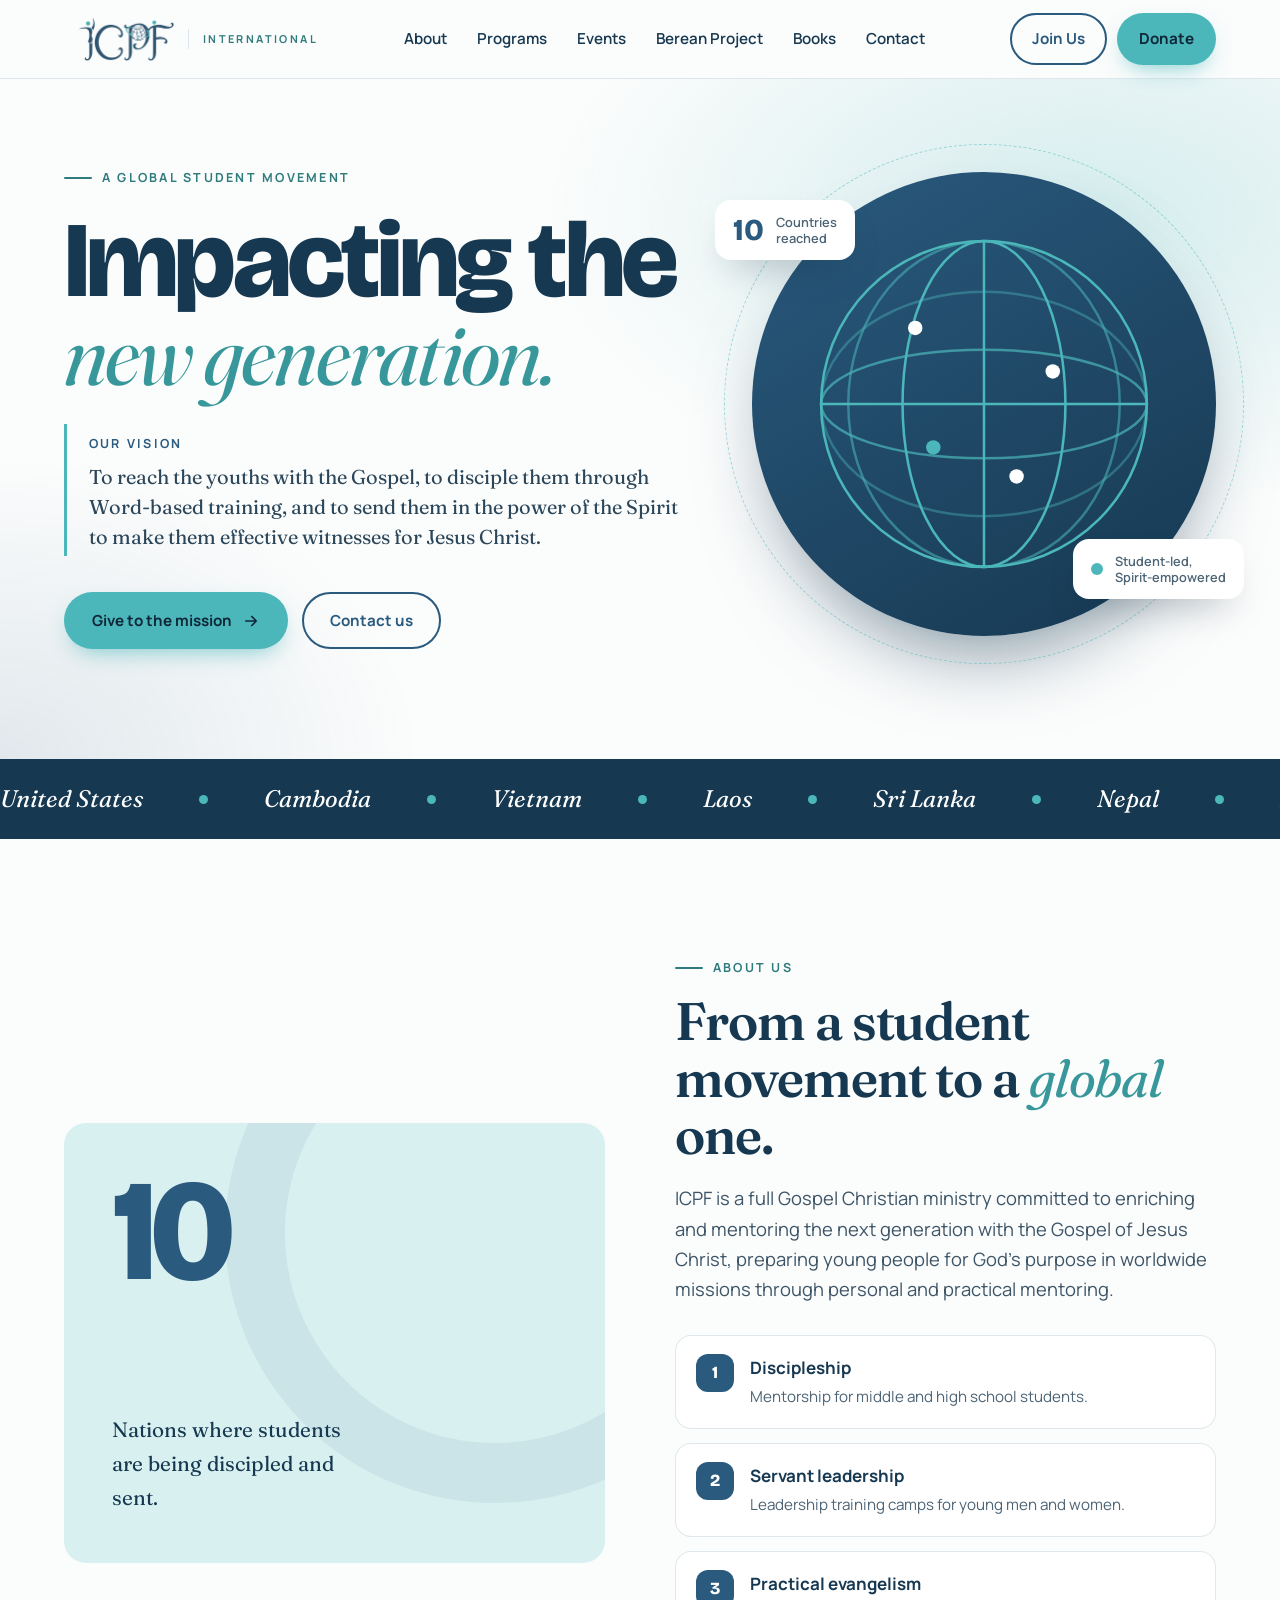
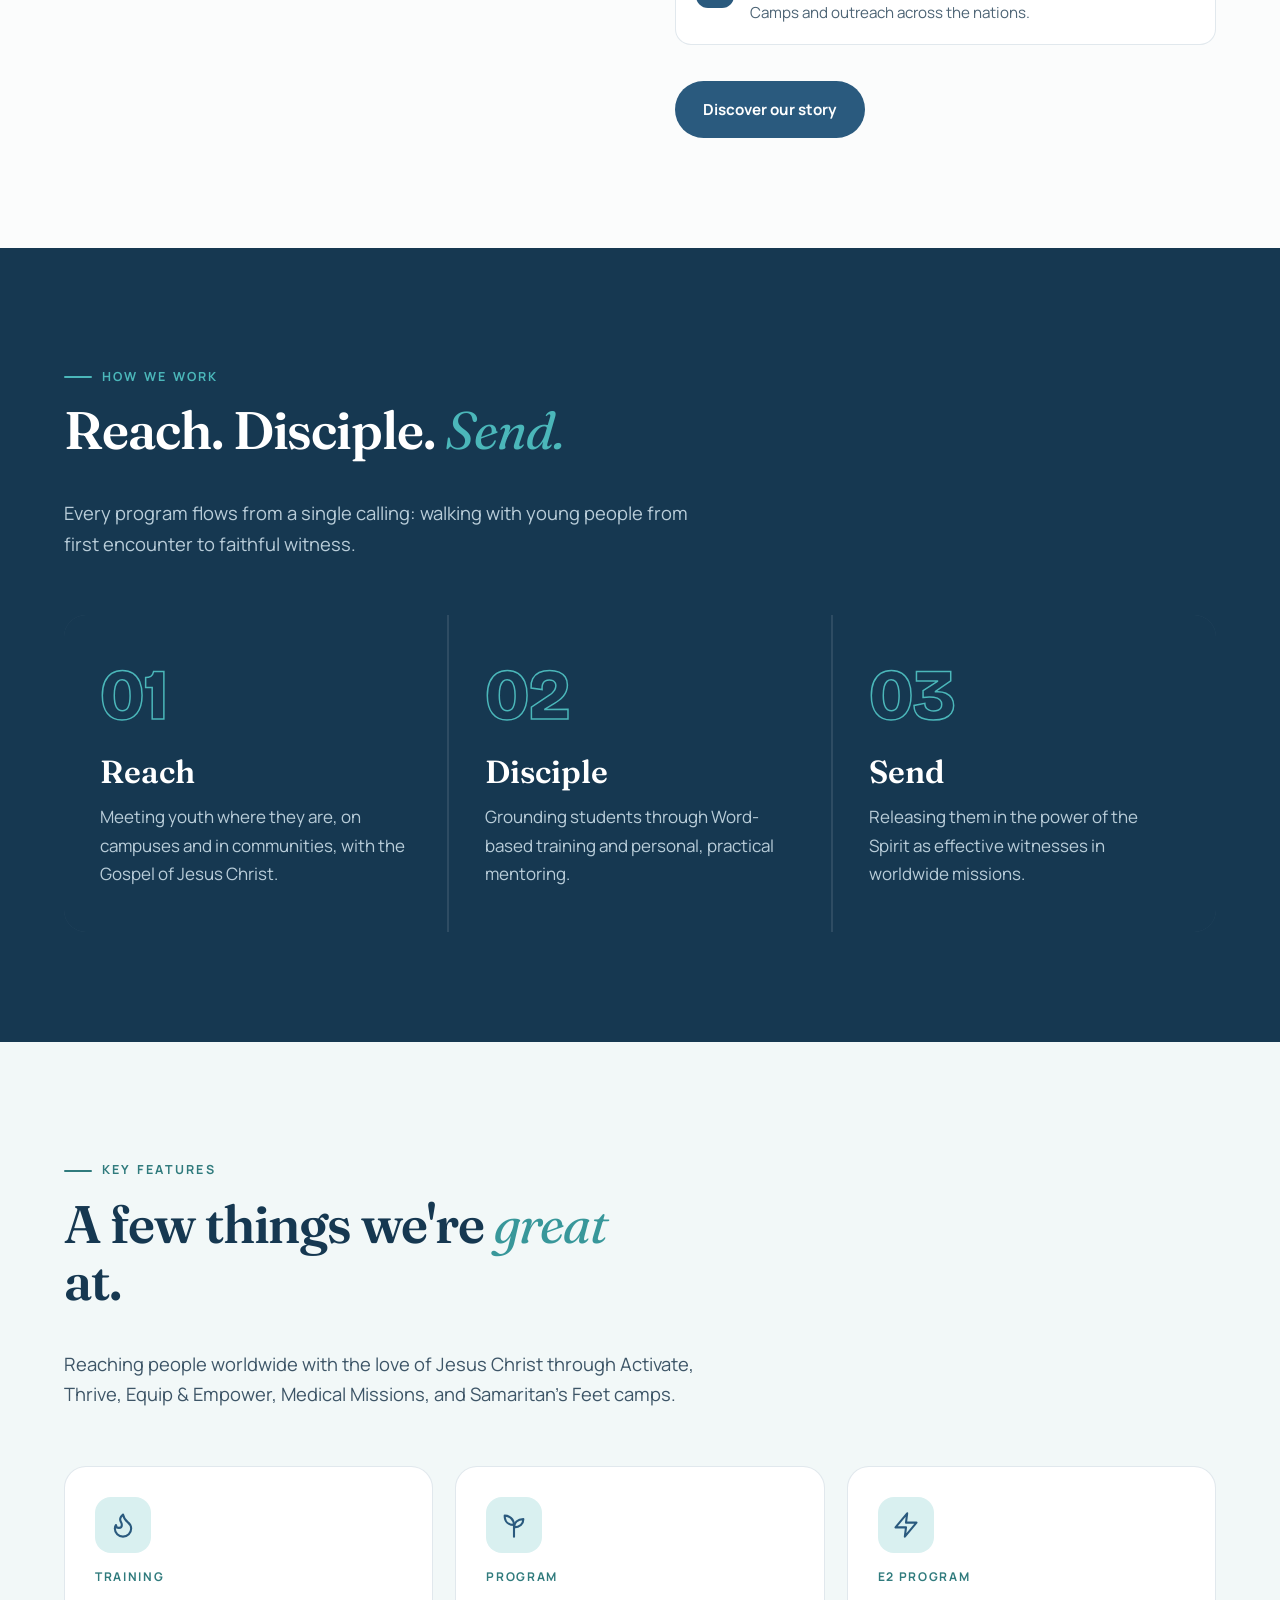
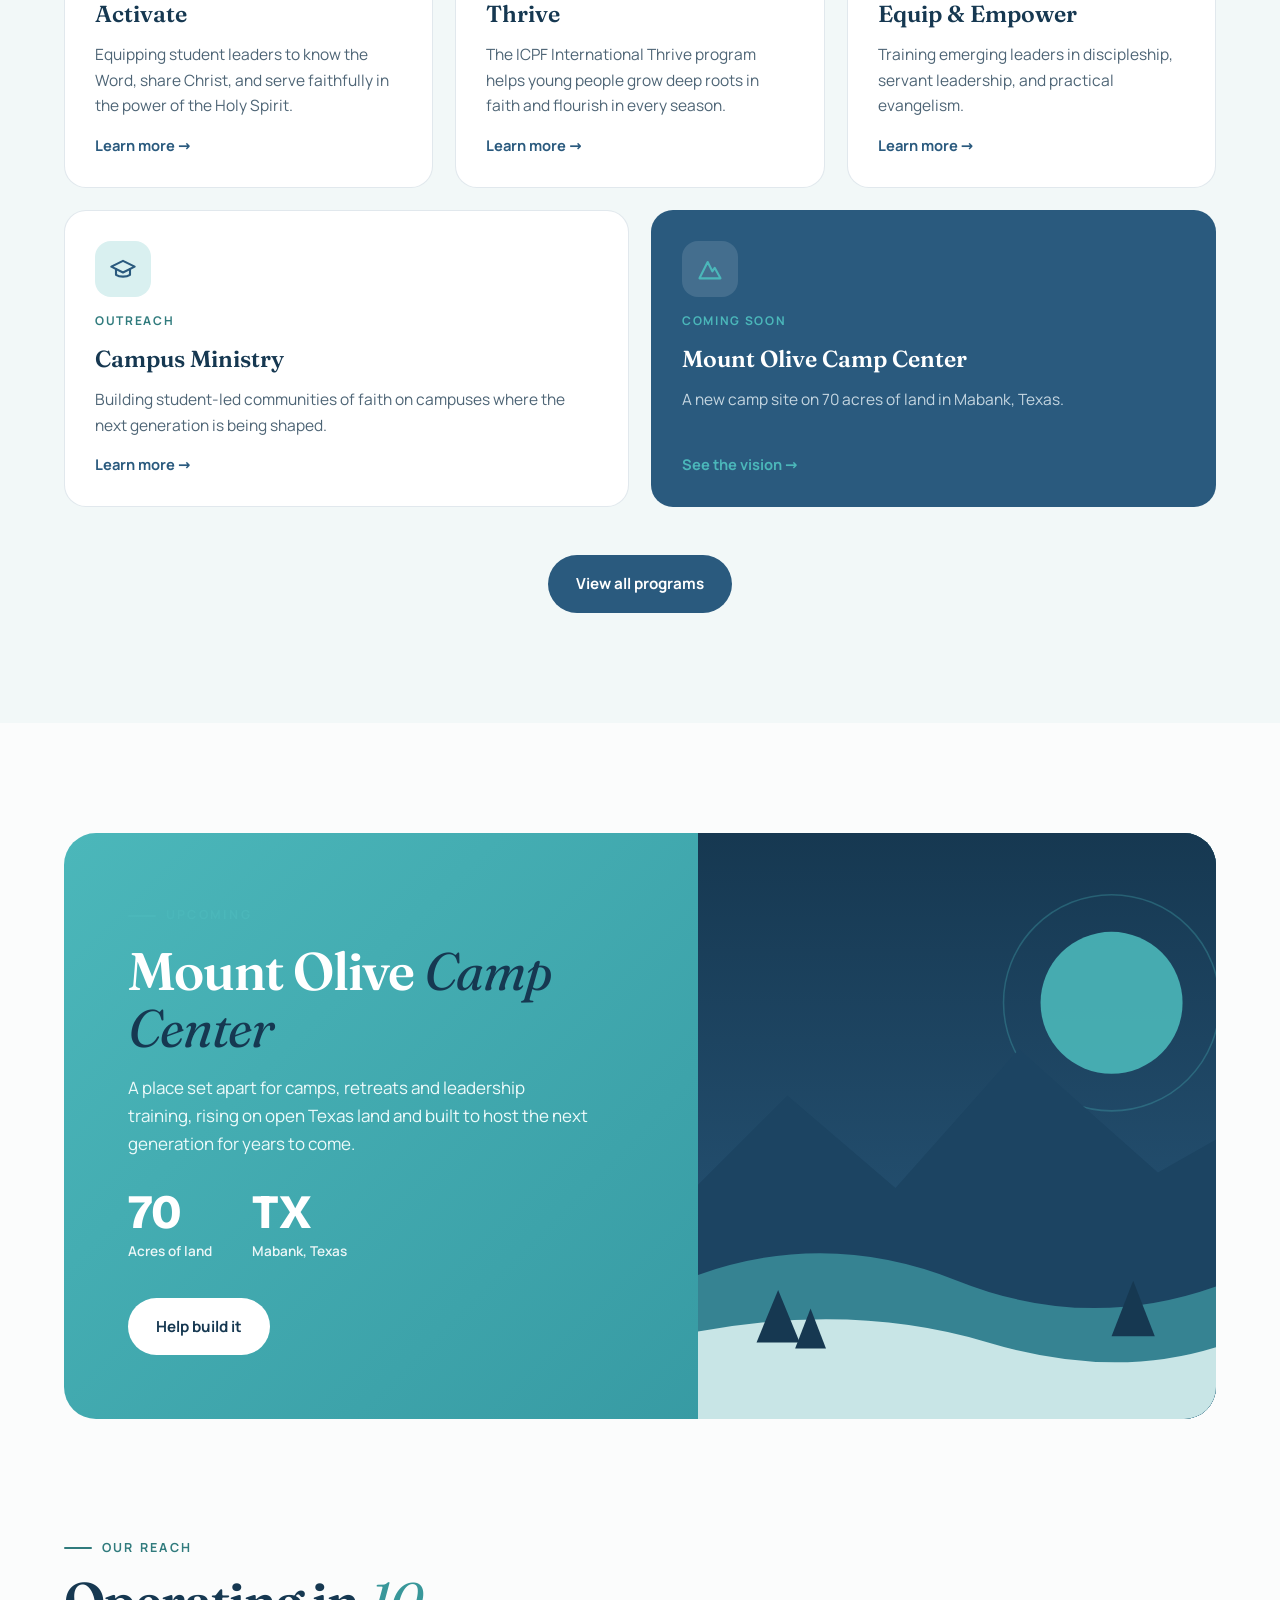
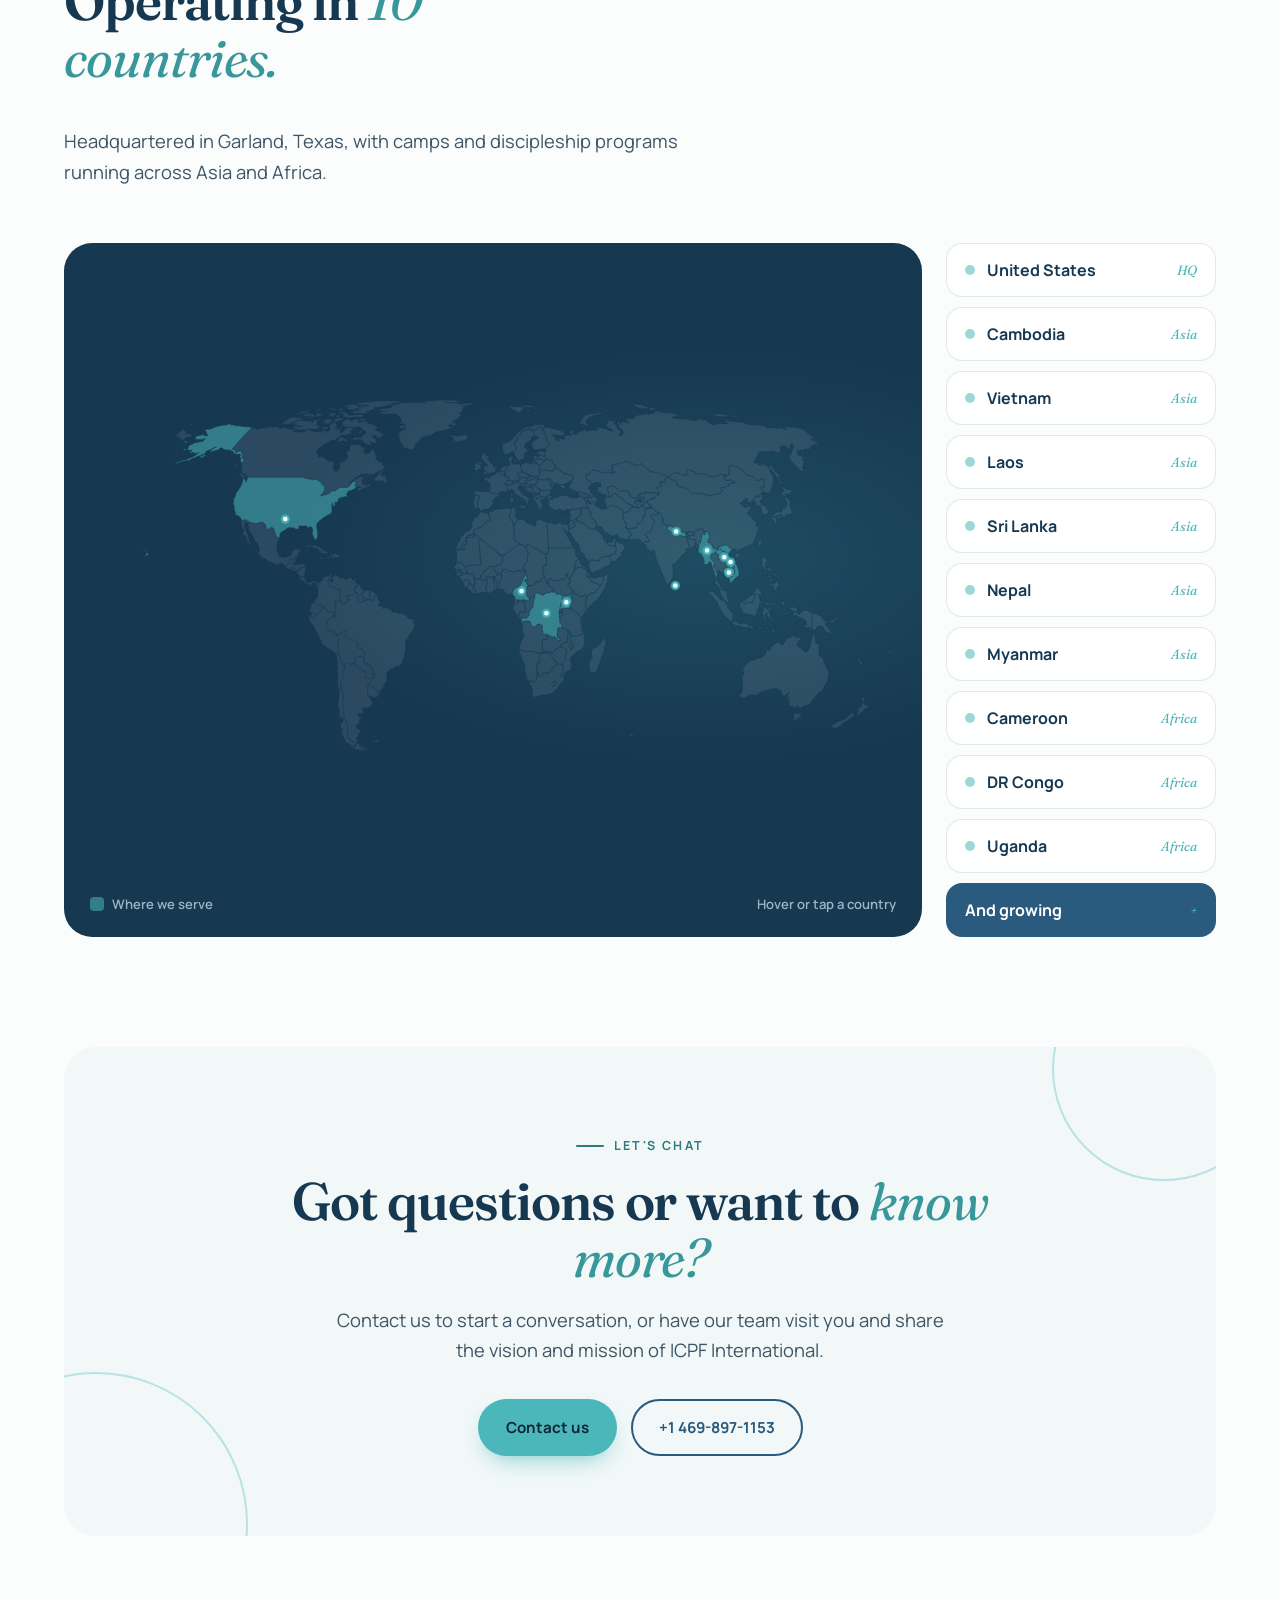
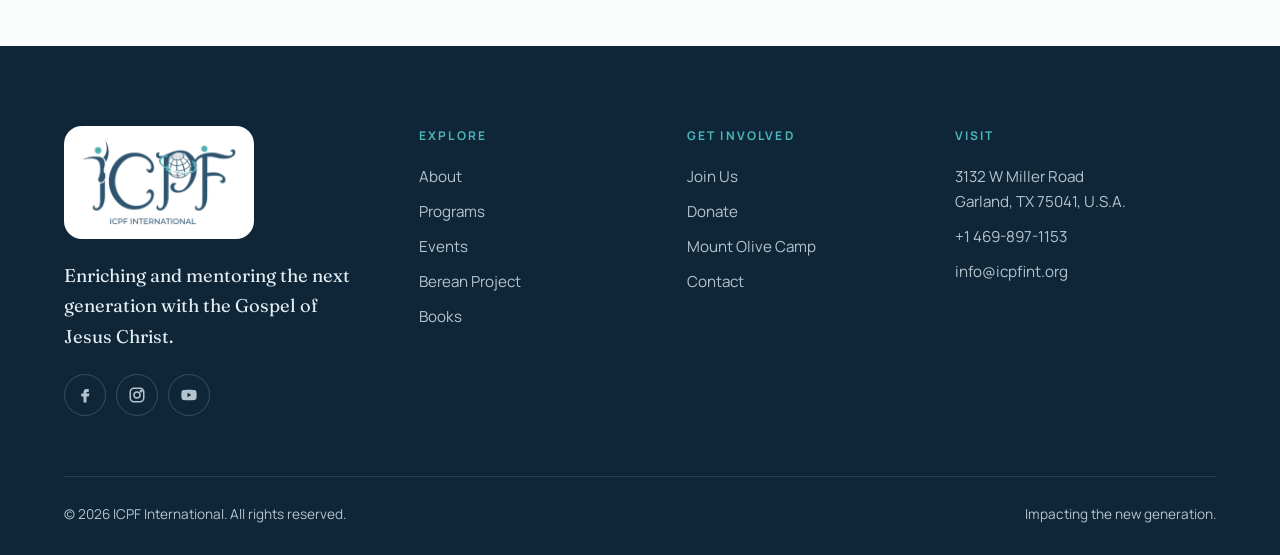
==== commit 70349404: "Programs" ====
--- a/index.html
+++ b/index.html
@@ -146,9 +146,16 @@
           <span class="eyebrow">Key features</span>
           <h2>A few things we're <em>great</em> at.</h2>
         </div>
-        <p class="lead">Reaching people worldwide with the love of Jesus Christ through Thrive, Equip &amp; Empower, Medical Missions, and Samaritan's Feet camps.</p>
+        <p class="lead">Reaching people worldwide with the love of Jesus Christ through Activate, Thrive, Equip &amp; Empower, Medical Missions, and Samaritan's Feet camps.</p>
       </div>
       <div class="cards">
+        <article class="card reveal">
+          <div class="icon"><svg viewBox="0 0 24 24" fill="none" stroke="currentColor" stroke-width="1.8" stroke-linecap="round" stroke-linejoin="round"><path d="M8.5 14.5A2.5 2.5 0 0 0 11 12c0-1.38-.5-2-1-3-1.07-2.14-.22-4.05 2-6 .5 2.5 2 4.9 4 6.5 2 1.6 3 3.5 3 5.5a7 7 0 1 1-14 0c0-1.15.43-2.29 1-3a2.5 2.5 0 0 0 2.5 2.5z"/></svg></div>
+          <span class="tag">Training</span>
+          <h3>Activate</h3>
+          <p>Equipping student leaders to know the Word, share Christ, and serve faithfully in the power of the Holy Spirit.</p>
+          <a href="programs#activate" class="more">Learn more &rarr;</a>
+        </article>
         <article class="card reveal">
           <div class="icon"><svg viewBox="0 0 24 24" fill="none" stroke="currentColor" stroke-width="1.8" stroke-linecap="round" stroke-linejoin="round"><path d="M12 22V12"/><path d="M12 12C12 7 8 4 4 4c0 5 3 8 8 8z"/><path d="M12 14c0-4 3-7 8-7 0 4-3 7-8 7z"/></svg></div>
           <span class="tag">Program</span>
--- a/assets/css/styles.css
+++ b/assets/css/styles.css
@@ -619,6 +619,13 @@
 /* Visible to screen readers only */
 .sr-only{position:absolute!important;width:1px;height:1px;padding:0;margin:-1px;overflow:hidden;clip:rect(0,0,0,0);white-space:nowrap;border:0}
 
+/* Home program cards: 5 cards -> 3 on top, 2 wider below */
+.cards{grid-template-columns:repeat(6,1fr)}
+.cards .card{grid-column:span 2}
+.cards .card:nth-child(n+4){grid-column:span 3;min-height:260px}
+@media (max-width:1080px){.cards{grid-template-columns:1fr 1fr}.cards .card,.cards .card:nth-child(n+4){grid-column:auto}.cards .card:last-child{grid-column:1/-1}}
+@media (max-width:600px){.cards{grid-template-columns:1fr}.cards .card:last-child{grid-column:auto}}
+
 /* ===== Interactive country map ===== */
 .map-wrap{display:grid;grid-template-columns:1fr 270px;gap:24px;align-items:stretch}
 .map-card{position:relative;background:var(--navy-deep);border-radius:28px;padding:34px 26px 64px;overflow:hidden}
